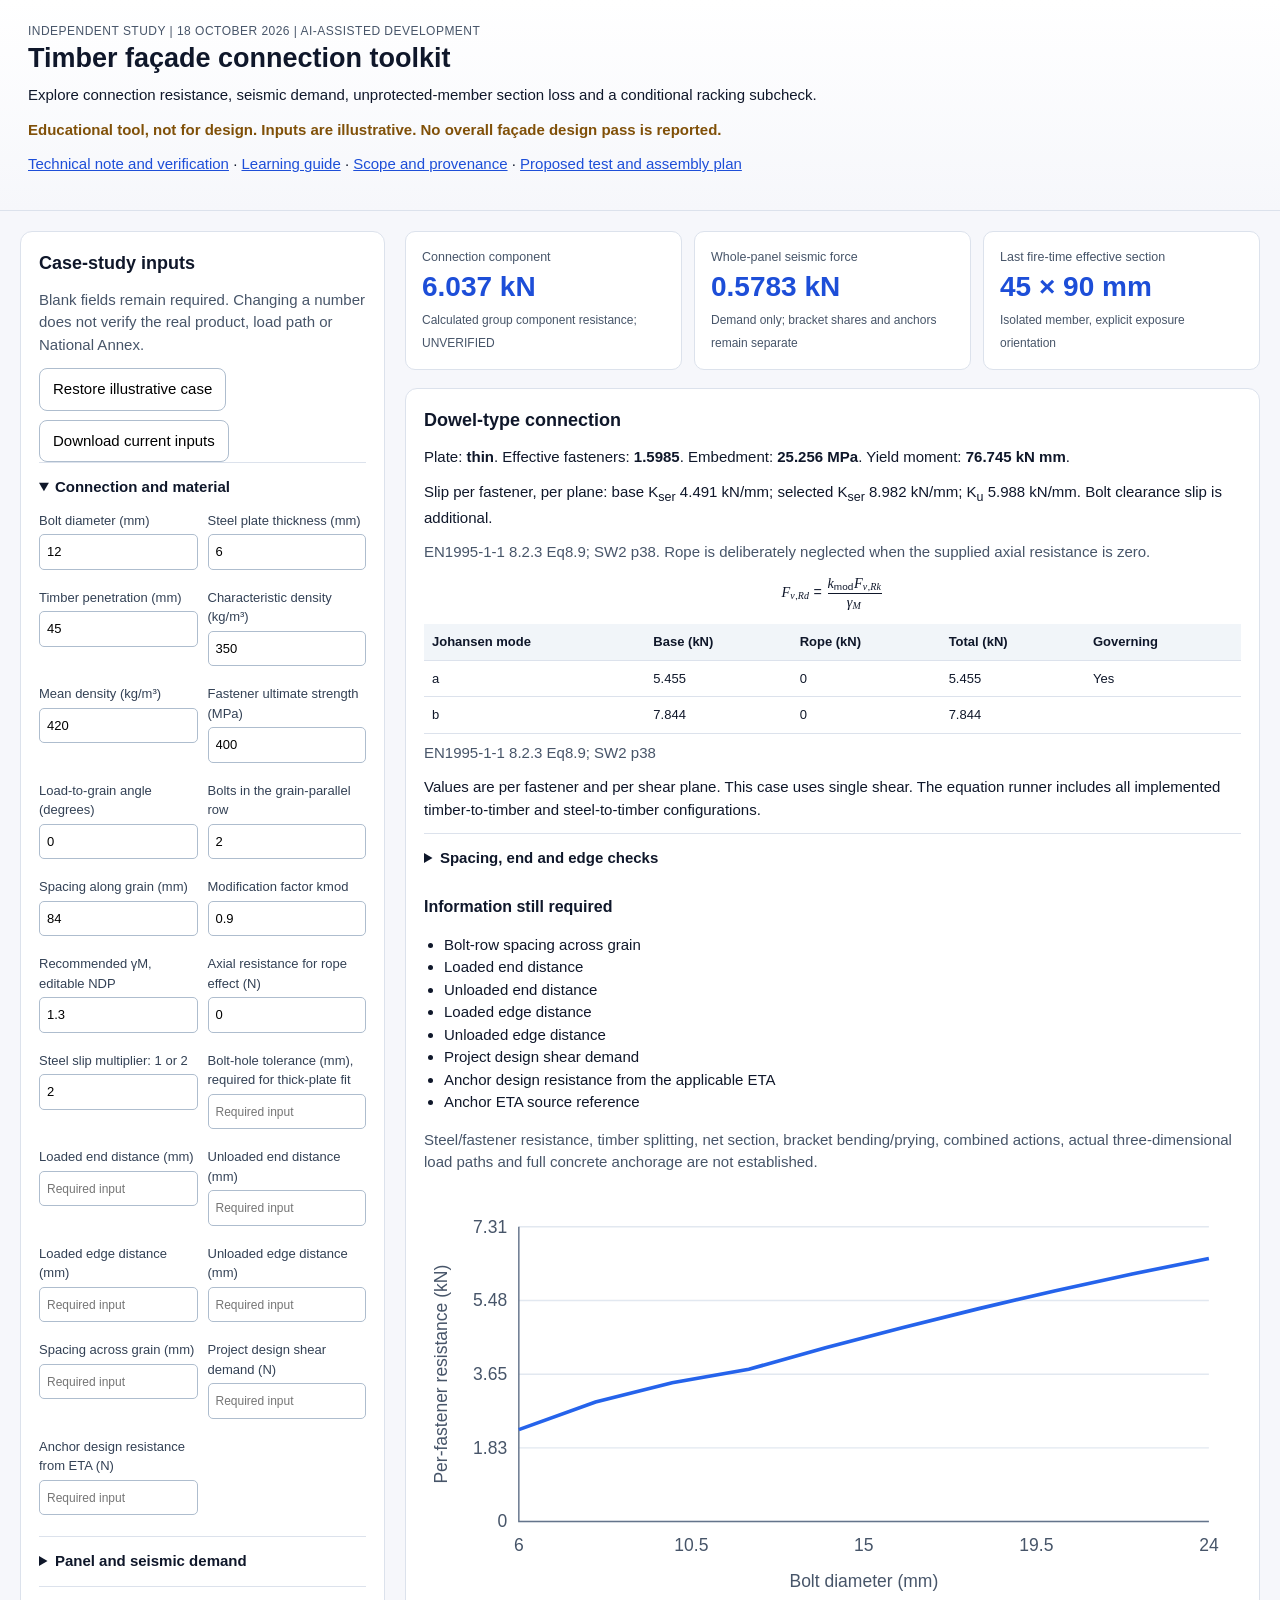
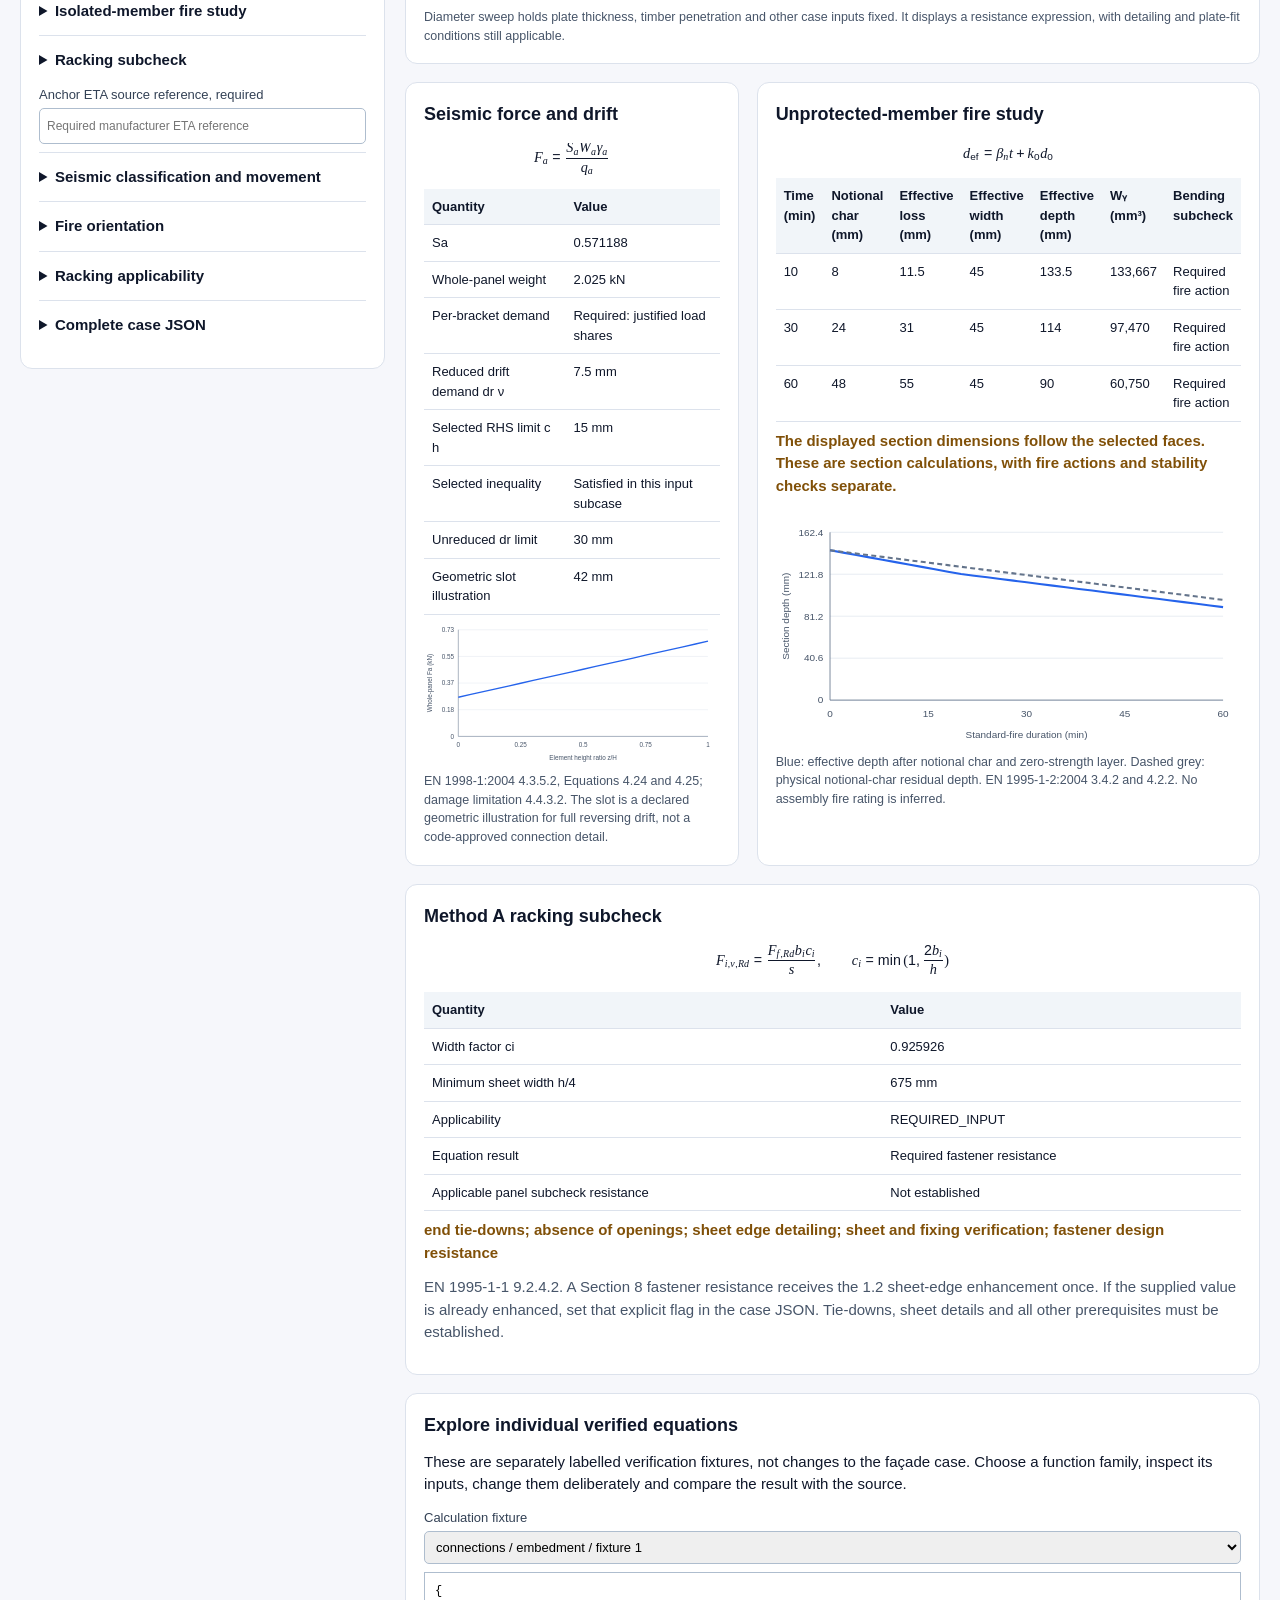
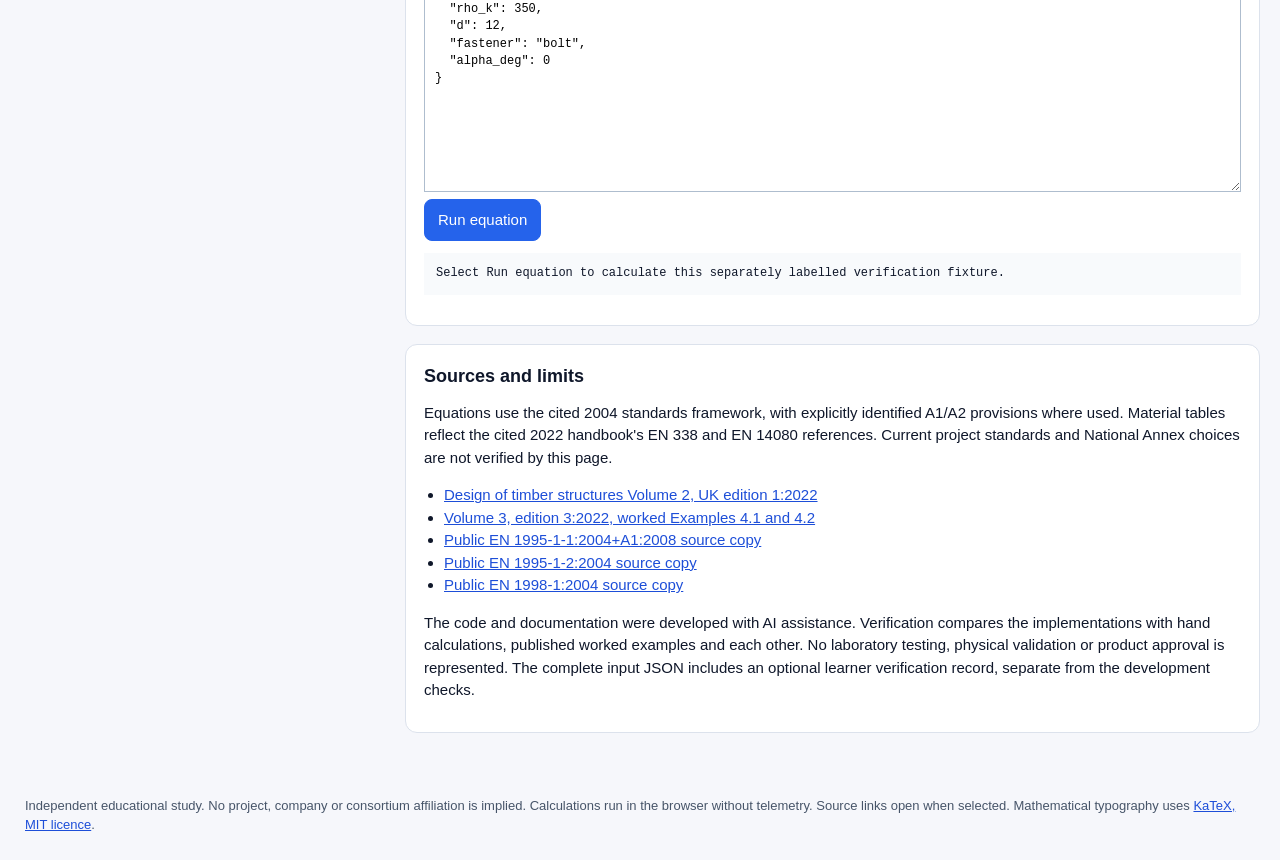
==== index.html @ ea92c533 "Publish AI-assisted educational timber facade toolkit" ====
<!doctype html><html lang="en-GB"><head><link rel="icon" href="data:,"><meta charset="utf-8"><meta name="viewport" content="width=device-width,initial-scale=1"><title>Timber façade connection toolkit</title>
<style>@font-face{font-display:block;font-family:KaTeX_AMS;font-style:normal;font-weight:400;src:url([data-uri]) format("woff2");font-family:KaTeX_Caligraphic;font-style:normal;font-weight:700;src:url([data-uri]) format("woff2");font-family:KaTeX_Caligraphic;font-style:normal;font-weight:400;src:url([data-uri]) format("woff2");font-family:KaTeX_Fraktur;font-style:normal;font-weight:700;src:url([data-uri]) format("woff2");font-family:KaTeX_Fraktur;font-style:normal;font-weight:400;src:url([data-uri]) format("woff2");font-family:KaTeX_Main;font-style:normal;font-weight:700;src:url([data-uri]) format("woff2");font-family:KaTeX_Main;font-style:italic;font-weight:700;src:url([data-uri]) format("woff2");font-family:KaTeX_Main;font-style:italic;font-weight:400;src:url([data-uri]) format("woff2");font-family:KaTeX_Main;font-style:normal;font-weight:400;src:url([data-uri]) format("woff2");font-family:KaTeX_Math;font-style:italic;font-weight:700;src:url([data-uri]) format("woff2");font-family:KaTeX_Math;font-style:italic;font-weight:400;src:url([data-uri]) format("woff2");font-family:"KaTeX_SansSerif";font-style:normal;font-weight:700;src:url([data-uri]) format("woff2");font-family:"KaTeX_SansSerif";font-style:italic;font-weight:400;src:url([data-uri]) format("woff2");font-family:"KaTeX_SansSerif";font-style:normal;font-weight:400;src:url([data-uri]) format("woff2");font-family:KaTeX_Script;font-style:normal;font-weight:400;src:url([data-uri]) format("woff2");font-family:KaTeX_Size1;font-style:normal;font-weight:400;src:url([data-uri]) format("woff2");font-family:KaTeX_Size2;font-style:normal;font-weight:400;src:url([data-uri]) format("woff2");font-family:KaTeX_Size3;font-style:normal;font-weight:400;src:url([data-uri]) format("woff2");font-family:KaTeX_Size4;font-style:normal;font-weight:400;src:url([data-uri]) format("woff2");font-family:KaTeX_Typewriter;font-style:normal;font-weight:400;src:url([data-uri]) format("woff2");line-height:1.2;position:relative;text-indent:0;text-rendering:auto}.katex *{-ms-high-contrast-adjust:none!important;border-color:currentColor}.katex .katex-version:after{content:"0.19.0"}.katex .katex-mathml{border:0;-webkit-clip-path:inset(50%);clip-path:inset(50%);height:1px;overflow:hidden;padding:0;position:absolute;width:1px}.katex .katex-html>.katex-newline{display:block}.katex .katex-base{position:relative;white-space:nowrap;width:-webkit-min-content;width:-moz-min-content;width:min-content}.katex .katex-base,.katex .katex-strut{display:inline-block}.katex .textbf{font-weight:700}.katex .textit{font-style:italic}.katex .textrm{font-family:KaTeX_Main}.katex .textsf{font-family:KaTeX_SansSerif}.katex .texttt{font-family:KaTeX_Typewriter}.katex .mathnormal{font-family:KaTeX_Math;font-style:italic}.katex .mathit{font-family:KaTeX_Main;font-style:italic}.katex .mathrm{font-style:normal}.katex .mathbf{font-family:KaTeX_Main;font-weight:700}.katex .boldsymbol{font-family:KaTeX_Math;font-style:italic;font-weight:700}.katex .amsrm,.katex .mathbb,.katex .textbb{font-family:KaTeX_AMS}.katex .mathcal{font-family:KaTeX_Caligraphic}.katex .mathfrak,.katex .textfrak{font-family:KaTeX_Fraktur}.katex .mathboldfrak,.katex .textboldfrak{font-family:KaTeX_Fraktur;font-weight:700}.katex .mathtt{font-family:KaTeX_Typewriter}.katex .mathscr,.katex .textscr{font-family:KaTeX_Script}.katex .mathsf,.katex .textsf{font-family:KaTeX_SansSerif}.katex .mathboldsf,.katex .textboldsf{font-family:KaTeX_SansSerif;font-weight:700}.katex .mathitsf,.katex .mathsfit,.katex .textitsf{font-family:KaTeX_SansSerif;font-style:italic}.katex .mainrm{font-family:KaTeX_Main;font-style:normal}.katex .vlist-t{border-collapse:collapse;display:inline-table;table-layout:fixed}.katex .vlist-r{display:table-row}.katex .vlist{display:table-cell;position:relative;vertical-align:bottom}.katex .vlist>span{display:block;height:0;position:relative}.katex .vlist>span>span{display:inline-block}.katex .vlist>span>.pstrut{overflow:hidden;width:0}.katex .vlist-t2{margin-right:-2px}.katex .vlist-s{display:table-cell;font-size:1px;min-width:2px;vertical-align:bottom;width:2px}.katex .katex-vbox{align-items:baseline;display:inline-flex;flex-direction:column}.katex .katex-thinbox{display:inline-flex;flex-direction:row;max-width:0;width:0}.katex .msupsub{text-align:left}.katex .mfrac>span>span{text-align:center}.katex .mfrac .frac-line{border-bottom-style:solid;display:inline-block;width:100%}.katex .katex-hdashline,.katex .katex-hline,.katex .katex-overline .overline-line,.katex .katex-rule,.katex .katex-underline .underline-line,.katex .mfrac .frac-line{min-height:1px}.katex .mspace{display:inline-block}.katex .katex-smash{display:inline;line-height:0}.katex .clap,.katex .llap,.katex .rlap{position:relative;width:0}.katex .clap>.katex-inner,.katex .llap>.katex-inner,.katex .rlap>.katex-inner{position:absolute}.katex .clap>.katex-fix,.katex .llap>.katex-fix,.katex .rlap>.katex-fix{display:inline-block}.katex .llap>.katex-inner{right:0}.katex .clap>.katex-inner,.katex .rlap>.katex-inner{left:0}.katex .clap>.katex-inner>span{margin-left:-50%;margin-right:50%}.katex .katex-rule{border:0 solid;display:inline-block;position:relative}.katex .katex-hline,.katex .katex-overline .overline-line,.katex .katex-underline .underline-line{border-bottom-style:solid;display:inline-block;width:100%}.katex .katex-hdashline{border-bottom-style:dashed;display:inline-block;width:100%}.katex .sqrt>.katex-root{margin-left:.2777777778em;margin-right:-.5555555556em}.katex .fontsize-ensurer.reset-size1.size1,.katex .katex-sizing.reset-size1.size1{font-size:1em}.katex .fontsize-ensurer.reset-size1.size2,.katex .katex-sizing.reset-size1.size2{font-size:1.2em}.katex .fontsize-ensurer.reset-size1.size3,.katex .katex-sizing.reset-size1.size3{font-size:1.4em}.katex .fontsize-ensurer.reset-size1.size4,.katex .katex-sizing.reset-size1.size4{font-size:1.6em}.katex .fontsize-ensurer.reset-size1.size5,.katex .katex-sizing.reset-size1.size5{font-size:1.8em}.katex .fontsize-ensurer.reset-size1.size6,.katex .katex-sizing.reset-size1.size6{font-size:2em}.katex .fontsize-ensurer.reset-size1.size7,.katex .katex-sizing.reset-size1.size7{font-size:2.4em}.katex .fontsize-ensurer.reset-size1.size8,.katex .katex-sizing.reset-size1.size8{font-size:2.88em}.katex .fontsize-ensurer.reset-size1.size9,.katex .katex-sizing.reset-size1.size9{font-size:3.456em}.katex .fontsize-ensurer.reset-size1.size10,.katex .katex-sizing.reset-size1.size10{font-size:4.148em}.katex .fontsize-ensurer.reset-size1.size11,.katex .katex-sizing.reset-size1.size11{font-size:4.976em}.katex .fontsize-ensurer.reset-size2.size1,.katex .katex-sizing.reset-size2.size1{font-size:.8333333333em}.katex .fontsize-ensurer.reset-size2.size2,.katex .katex-sizing.reset-size2.size2{font-size:1em}.katex .fontsize-ensurer.reset-size2.size3,.katex .katex-sizing.reset-size2.size3{font-size:1.1666666667em}.katex .fontsize-ensurer.reset-size2.size4,.katex .katex-sizing.reset-size2.size4{font-size:1.3333333333em}.katex .fontsize-ensurer.reset-size2.size5,.katex .katex-sizing.reset-size2.size5{font-size:1.5em}.katex .fontsize-ensurer.reset-size2.size6,.katex .katex-sizing.reset-size2.size6{font-size:1.6666666667em}.katex .fontsize-ensurer.reset-size2.size7,.katex .katex-sizing.reset-size2.size7{font-size:2em}.katex .fontsize-ensurer.reset-size2.size8,.katex .katex-sizing.reset-size2.size8{font-size:2.4em}.katex .fontsize-ensurer.reset-size2.size9,.katex .katex-sizing.reset-size2.size9{font-size:2.88em}.katex .fontsize-ensurer.reset-size2.size10,.katex .katex-sizing.reset-size2.size10{font-size:3.4566666667em}.katex .fontsize-ensurer.reset-size2.size11,.katex .katex-sizing.reset-size2.size11{font-size:4.1466666667em}.katex .fontsize-ensurer.reset-size3.size1,.katex .katex-sizing.reset-size3.size1{font-size:.7142857143em}.katex .fontsize-ensurer.reset-size3.size2,.katex .katex-sizing.reset-size3.size2{font-size:.8571428571em}.katex .fontsize-ensurer.reset-size3.size3,.katex .katex-sizing.reset-size3.size3{font-size:1em}.katex .fontsize-ensurer.reset-size3.size4,.katex .katex-sizing.reset-size3.size4{font-size:1.1428571429em}.katex .fontsize-ensurer.reset-size3.size5,.katex .katex-sizing.reset-size3.size5{font-size:1.2857142857em}.katex .fontsize-ensurer.reset-size3.size6,.katex .katex-sizing.reset-size3.size6{font-size:1.4285714286em}.katex .fontsize-ensurer.reset-size3.size7,.katex .katex-sizing.reset-size3.size7{font-size:1.7142857143em}.katex .fontsize-ensurer.reset-size3.size8,.katex .katex-sizing.reset-size3.size8{font-size:2.0571428571em}.katex .fontsize-ensurer.reset-size3.size9,.katex .katex-sizing.reset-size3.size9{font-size:2.4685714286em}.katex .fontsize-ensurer.reset-size3.size10,.katex .katex-sizing.reset-size3.size10{font-size:2.9628571429em}.katex .fontsize-ensurer.reset-size3.size11,.katex .katex-sizing.reset-size3.size11{font-size:3.5542857143em}.katex .fontsize-ensurer.reset-size4.size1,.katex .katex-sizing.reset-size4.size1{font-size:.625em}.katex .fontsize-ensurer.reset-size4.size2,.katex .katex-sizing.reset-size4.size2{font-size:.75em}.katex .fontsize-ensurer.reset-size4.size3,.katex .katex-sizing.reset-size4.size3{font-size:.875em}.katex .fontsize-ensurer.reset-size4.size4,.katex .katex-sizing.reset-size4.size4{font-size:1em}.katex .fontsize-ensurer.reset-size4.size5,.katex .katex-sizing.reset-size4.size5{font-size:1.125em}.katex .fontsize-ensurer.reset-size4.size6,.katex .katex-sizing.reset-size4.size6{font-size:1.25em}.katex .fontsize-ensurer.reset-size4.size7,.katex .katex-sizing.reset-size4.size7{font-size:1.5em}.katex .fontsize-ensurer.reset-size4.size8,.katex .katex-sizing.reset-size4.size8{font-size:1.8em}.katex .fontsize-ensurer.reset-size4.size9,.katex .katex-sizing.reset-size4.size9{font-size:2.16em}.katex .fontsize-ensurer.reset-size4.size10,.katex .katex-sizing.reset-size4.size10{font-size:2.5925em}.katex .fontsize-ensurer.reset-size4.size11,.katex .katex-sizing.reset-size4.size11{font-size:3.11em}.katex .fontsize-ensurer.reset-size5.size1,.katex .katex-sizing.reset-size5.size1{font-size:.5555555556em}.katex .fontsize-ensurer.reset-size5.size2,.katex .katex-sizing.reset-size5.size2{font-size:.6666666667em}.katex .fontsize-ensurer.reset-size5.size3,.katex .katex-sizing.reset-size5.size3{font-size:.7777777778em}.katex .fontsize-ensurer.reset-size5.size4,.katex .katex-sizing.reset-size5.size4{font-size:.8888888889em}.katex .fontsize-ensurer.reset-size5.size5,.katex .katex-sizing.reset-size5.size5{font-size:1em}.katex .fontsize-ensurer.reset-size5.size6,.katex .katex-sizing.reset-size5.size6{font-size:1.1111111111em}.katex .fontsize-ensurer.reset-size5.size7,.katex .katex-sizing.reset-size5.size7{font-size:1.3333333333em}.katex .fontsize-ensurer.reset-size5.size8,.katex .katex-sizing.reset-size5.size8{font-size:1.6em}.katex .fontsize-ensurer.reset-size5.size9,.katex .katex-sizing.reset-size5.size9{font-size:1.92em}.katex .fontsize-ensurer.reset-size5.size10,.katex .katex-sizing.reset-size5.size10{font-size:2.3044444444em}.katex .fontsize-ensurer.reset-size5.size11,.katex .katex-sizing.reset-size5.size11{font-size:2.7644444444em}.katex .fontsize-ensurer.reset-size6.size1,.katex .katex-sizing.reset-size6.size1{font-size:.5em}.katex .fontsize-ensurer.reset-size6.size2,.katex .katex-sizing.reset-size6.size2{font-size:.6em}.katex .fontsize-ensurer.reset-size6.size3,.katex .katex-sizing.reset-size6.size3{font-size:.7em}.katex .fontsize-ensurer.reset-size6.size4,.katex .katex-sizing.reset-size6.size4{font-size:.8em}.katex .fontsize-ensurer.reset-size6.size5,.katex .katex-sizing.reset-size6.size5{font-size:.9em}.katex .fontsize-ensurer.reset-size6.size6,.katex .katex-sizing.reset-size6.size6{font-size:1em}.katex .fontsize-ensurer.reset-size6.size7,.katex .katex-sizing.reset-size6.size7{font-size:1.2em}.katex .fontsize-ensurer.reset-size6.size8,.katex .katex-sizing.reset-size6.size8{font-size:1.44em}.katex .fontsize-ensurer.reset-size6.size9,.katex .katex-sizing.reset-size6.size9{font-size:1.728em}.katex .fontsize-ensurer.reset-size6.size10,.katex .katex-sizing.reset-size6.size10{font-size:2.074em}.katex .fontsize-ensurer.reset-size6.size11,.katex .katex-sizing.reset-size6.size11{font-size:2.488em}.katex .fontsize-ensurer.reset-size7.size1,.katex .katex-sizing.reset-size7.size1{font-size:.4166666667em}.katex .fontsize-ensurer.reset-size7.size2,.katex .katex-sizing.reset-size7.size2{font-size:.5em}.katex .fontsize-ensurer.reset-size7.size3,.katex .katex-sizing.reset-size7.size3{font-size:.5833333333em}.katex .fontsize-ensurer.reset-size7.size4,.katex .katex-sizing.reset-size7.size4{font-size:.6666666667em}.katex .fontsize-ensurer.reset-size7.size5,.katex .katex-sizing.reset-size7.size5{font-size:.75em}.katex .fontsize-ensurer.reset-size7.size6,.katex .katex-sizing.reset-size7.size6{font-size:.8333333333em}.katex .fontsize-ensurer.reset-size7.size7,.katex .katex-sizing.reset-size7.size7{font-size:1em}.katex .fontsize-ensurer.reset-size7.size8,.katex .katex-sizing.reset-size7.size8{font-size:1.2em}.katex .fontsize-ensurer.reset-size7.size9,.katex .katex-sizing.reset-size7.size9{font-size:1.44em}.katex .fontsize-ensurer.reset-size7.size10,.katex .katex-sizing.reset-size7.size10{font-size:1.7283333333em}.katex .fontsize-ensurer.reset-size7.size11,.katex .katex-sizing.reset-size7.size11{font-size:2.0733333333em}.katex .fontsize-ensurer.reset-size8.size1,.katex .katex-sizing.reset-size8.size1{font-size:.3472222222em}.katex .fontsize-ensurer.reset-size8.size2,.katex .katex-sizing.reset-size8.size2{font-size:.4166666667em}.katex .fontsize-ensurer.reset-size8.size3,.katex .katex-sizing.reset-size8.size3{font-size:.4861111111em}.katex .fontsize-ensurer.reset-size8.size4,.katex .katex-sizing.reset-size8.size4{font-size:.5555555556em}.katex .fontsize-ensurer.reset-size8.size5,.katex .katex-sizing.reset-size8.size5{font-size:.625em}.katex .fontsize-ensurer.reset-size8.size6,.katex .katex-sizing.reset-size8.size6{font-size:.6944444444em}.katex .fontsize-ensurer.reset-size8.size7,.katex .katex-sizing.reset-size8.size7{font-size:.8333333333em}.katex .fontsize-ensurer.reset-size8.size8,.katex .katex-sizing.reset-size8.size8{font-size:1em}.katex .fontsize-ensurer.reset-size8.size9,.katex .katex-sizing.reset-size8.size9{font-size:1.2em}.katex .fontsize-ensurer.reset-size8.size10,.katex .katex-sizing.reset-size8.size10{font-size:1.4402777778em}.katex .fontsize-ensurer.reset-size8.size11,.katex .katex-sizing.reset-size8.size11{font-size:1.7277777778em}.katex .fontsize-ensurer.reset-size9.size1,.katex .katex-sizing.reset-size9.size1{font-size:.2893518519em}.katex .fontsize-ensurer.reset-size9.size2,.katex .katex-sizing.reset-size9.size2{font-size:.3472222222em}.katex .fontsize-ensurer.reset-size9.size3,.katex .katex-sizing.reset-size9.size3{font-size:.4050925926em}.katex .fontsize-ensurer.reset-size9.size4,.katex .katex-sizing.reset-size9.size4{font-size:.462962963em}.katex .fontsize-ensurer.reset-size9.size5,.katex .katex-sizing.reset-size9.size5{font-size:.5208333333em}.katex .fontsize-ensurer.reset-size9.size6,.katex .katex-sizing.reset-size9.size6{font-size:.5787037037em}.katex .fontsize-ensurer.reset-size9.size7,.katex .katex-sizing.reset-size9.size7{font-size:.6944444444em}.katex .fontsize-ensurer.reset-size9.size8,.katex .katex-sizing.reset-size9.size8{font-size:.8333333333em}.katex .fontsize-ensurer.reset-size9.size9,.katex .katex-sizing.reset-size9.size9{font-size:1em}.katex .fontsize-ensurer.reset-size9.size10,.katex .katex-sizing.reset-size9.size10{font-size:1.2002314815em}.katex .fontsize-ensurer.reset-size9.size11,.katex .katex-sizing.reset-size9.size11{font-size:1.4398148148em}.katex .fontsize-ensurer.reset-size10.size1,.katex .katex-sizing.reset-size10.size1{font-size:.2410800386em}.katex .fontsize-ensurer.reset-size10.size2,.katex .katex-sizing.reset-size10.size2{font-size:.2892960463em}.katex .fontsize-ensurer.reset-size10.size3,.katex .katex-sizing.reset-size10.size3{font-size:.337512054em}.katex .fontsize-ensurer.reset-size10.size4,.katex .katex-sizing.reset-size10.size4{font-size:.3857280617em}.katex .fontsize-ensurer.reset-size10.size5,.katex .katex-sizing.reset-size10.size5{font-size:.4339440694em}.katex .fontsize-ensurer.reset-size10.size6,.katex .katex-sizing.reset-size10.size6{font-size:.4821600771em}.katex .fontsize-ensurer.reset-size10.size7,.katex .katex-sizing.reset-size10.size7{font-size:.5785920926em}.katex .fontsize-ensurer.reset-size10.size8,.katex .katex-sizing.reset-size10.size8{font-size:.6943105111em}.katex .fontsize-ensurer.reset-size10.size9,.katex .katex-sizing.reset-size10.size9{font-size:.8331726133em}.katex .fontsize-ensurer.reset-size10.size10,.katex .katex-sizing.reset-size10.size10{font-size:1em}.katex .fontsize-ensurer.reset-size10.size11,.katex .katex-sizing.reset-size10.size11{font-size:1.1996142719em}.katex .fontsize-ensurer.reset-size11.size1,.katex .katex-sizing.reset-size11.size1{font-size:.2009646302em}.katex .fontsize-ensurer.reset-size11.size2,.katex .katex-sizing.reset-size11.size2{font-size:.2411575563em}.katex .fontsize-ensurer.reset-size11.size3,.katex .katex-sizing.reset-size11.size3{font-size:.2813504823em}.katex .fontsize-ensurer.reset-size11.size4,.katex .katex-sizing.reset-size11.size4{font-size:.3215434084em}.katex .fontsize-ensurer.reset-size11.size5,.katex .katex-sizing.reset-size11.size5{font-size:.3617363344em}.katex .fontsize-ensurer.reset-size11.size6,.katex .katex-sizing.reset-size11.size6{font-size:.4019292605em}.katex .fontsize-ensurer.reset-size11.size7,.katex .katex-sizing.reset-size11.size7{font-size:.4823151125em}.katex .fontsize-ensurer.reset-size11.size8,.katex .katex-sizing.reset-size11.size8{font-size:.578778135em}.katex .fontsize-ensurer.reset-size11.size9,.katex .katex-sizing.reset-size11.size9{font-size:.6945337621em}.katex .fontsize-ensurer.reset-size11.size10,.katex .katex-sizing.reset-size11.size10{font-size:.8336012862em}.katex .fontsize-ensurer.reset-size11.size11,.katex .katex-sizing.reset-size11.size11{font-size:1em}.katex .delimsizing.size1{font-family:KaTeX_Size1}.katex .delimsizing.size2{font-family:KaTeX_Size2}.katex .delimsizing.size3{font-family:KaTeX_Size3}.katex .delimsizing.size4{font-family:KaTeX_Size4}.katex .delimsizing.mult .delim-size1>span{font-family:KaTeX_Size1}.katex .delimsizing.mult .delim-size4>span{font-family:KaTeX_Size4}.katex .nulldelimiter{display:inline-block;width:.12em}.katex .delimcenter,.katex .op-symbol{position:relative}.katex .op-symbol.small-op{font-family:KaTeX_Size1}.katex .op-symbol.large-op{font-family:KaTeX_Size2}.katex .katex-accent>.vlist-t,.katex .op-limits>.vlist-t{text-align:center}.katex .katex-accent .accent-body{position:relative}.katex .katex-accent .accent-body:not(.accent-full){width:0}.katex .katex-overlay{display:block}.katex .mtable .vertical-separator{display:inline-block;min-width:1px}.katex .mtable .arraycolsep{display:inline-block}.katex .mtable .col-align-c>.vlist-t{text-align:center}.katex .mtable .col-align-l>.vlist-t{text-align:left}.katex .mtable .col-align-r>.vlist-t{text-align:right}.katex .svg-align{text-align:left}.katex svg{fill:currentColor;stroke:currentColor;display:block;height:inherit;position:absolute;width:100%}.katex svg path{stroke:none}.katex svg{fill-rule:nonzero;fill-opacity:1;stroke-width:1;stroke-linecap:butt;stroke-linejoin:miter;stroke-miterlimit:4;stroke-dasharray:none;stroke-dashoffset:0;stroke-opacity:1}.katex img{border-style:none;max-height:none;max-width:none;min-height:0;min-width:0}.katex .katex-stretchy{display:block;overflow:hidden;position:relative;width:100%}.katex .katex-stretchy:after,.katex .katex-stretchy:before{content:""}.katex .hide-tail{overflow:hidden;position:relative;width:100%}.katex .halfarrow-left{left:0;overflow:hidden;position:absolute;width:50.2%}.katex .halfarrow-right{overflow:hidden;position:absolute;right:0;width:50.2%}.katex .brace-left{left:0;overflow:hidden;position:absolute;width:25.1%}.katex .brace-center{left:25%;overflow:hidden;position:absolute;width:50%}.katex .brace-right{overflow:hidden;position:absolute;right:0;width:25.1%}.katex .x-arrow-pad{padding:0 .5em}.katex .cd-arrow-pad{padding:0 .55556em 0 .27778em}.katex .mover,.katex .munder,.katex .x-arrow{text-align:center}.katex .boxpad{padding:0 .3em}.katex .fbox,.katex .fcolorbox{border:.04em solid;box-sizing:border-box}.katex .cancel-pad{padding:0 .2em}.katex .cancel-lap{margin-left:-.2em;margin-right:-.2em}.katex .katex-sout{border-bottom-style:solid;border-bottom-width:.08em}.katex .angl{border-right:.049em solid;border-top:.049em solid;box-sizing:border-box;margin-right:.03889em}.katex .anglpad{padding:0 .03889em}.katex .reflectbox{display:inline-block;transform:scaleX(-1)}.katex .eqn-num:before{content:"(" counter(katexEqnNo) ")";counter-increment:katexEqnNo}.katex .mml-eqn-num:before{content:"(" counter(mmlEqnNo) ")";counter-increment:mmlEqnNo}.katex .mtr-glue{width:50%}.katex .cd-vert-arrow{display:inline-block;position:relative}.katex .cd-label-left{display:inline-block;position:absolute;right:calc(50% + .3em);text-align:left}.katex .cd-label-right{display:inline-block;left:calc(50% + .3em);position:absolute;text-align:right}.katex-display{display:block;margin:1em 0;text-align:center}.katex-display>.katex{display:block;text-align:center;white-space:nowrap}.katex-display>.katex>.katex-html{display:block;position:relative}.katex-display>.katex>.katex-html>.katex-tag{position:absolute;right:0}.katex-display.leqno>.katex>.katex-html>.katex-tag{left:0;right:auto}.katex-display.fleqn>.katex{padding-left:2em;text-align:left}body{counter-reset:katexEqnNo mmlEqnNo}

:root{--bg:#f6f7fb;--ink:#0f172a;--muted:#475569;--accent:#2563eb;--line:#dce2ec}*{box-sizing:border-box}[hidden]{display:none!important}body{margin:0;background:var(--bg);color:var(--ink);font:15px/1.5 Arial,sans-serif}header{padding:22px 28px;background:linear-gradient(180deg,#fff,#f6f7fb);border-bottom:1px solid var(--line)}h1{font-size:27px;line-height:1.15;margin:3px 0 10px}h2{font-size:18px;margin:0 0 12px}h3{font-size:16px;margin:12px 0}p{margin:8px 0 12px}a{color:#1d4ed8}button,input,select,textarea{font:inherit}button{padding:9px 13px;border:1px solid #aebdce;border-radius:8px;background:white;cursor:pointer}button.primary{background:var(--accent);color:white;border-color:var(--accent)}button:focus-visible,input:focus-visible,select:focus-visible,textarea:focus-visible,summary:focus-visible,a:focus-visible{outline:3px solid #2563eb;outline-offset:3px}main{display:grid;grid-template-columns:365px minmax(0,1fr);gap:20px;max-width:1500px;padding:20px;margin:auto}aside,.card{background:white;border:1px solid var(--line);border-radius:12px;padding:18px}aside{align-self:start}.card{margin-bottom:18px}.muted,small{color:var(--muted)}small{display:block}.notice{color:#805008;font-weight:bold}.actions{display:flex;gap:9px;flex-wrap:wrap;margin-top:12px}.fields{display:grid;grid-template-columns:1fr 1fr;gap:10px;padding-top:12px}label{font-size:13px;display:block;color:#334155}input,select{width:100%;border:1px solid #aebdce;border-radius:5px;padding:7px;margin:4px 0 8px}input::placeholder{font-size:12px}details{border-top:1px solid var(--line);padding:13px 0}summary{cursor:pointer;font-weight:bold;font-size:15px}.metrics{display:grid;grid-template-columns:repeat(3,1fr);gap:12px;margin-bottom:18px}.metric{background:white;border:1px solid var(--line);border-radius:10px;padding:16px}.metric strong{font-size:28px;color:#1d4ed8;display:block}.metric span{font-size:12px;color:#475569}.two{display:grid;grid-template-columns:1fr 1fr;gap:18px}.scroll{overflow:auto}table{border-collapse:collapse;width:100%;font-size:13px}th,td{text-align:left;padding:8px;border-bottom:1px solid var(--line);vertical-align:top}th{background:#f1f5f9}svg{width:100%;height:auto}svg text{font:12px Arial,sans-serif;fill:#475569}textarea{width:100%;min-height:220px;font:12px/1.45 Consolas,monospace;resize:vertical;border:1px solid #aebdce;padding:10px}pre{white-space:pre-wrap;overflow-wrap:anywhere;font:12px/1.45 Consolas,monospace;background:#f8fafc;padding:12px;max-height:450px;overflow:auto}.error{padding:20px;color:#991b1b;background:#fff1f2;border:1px solid #fecdd3;border-radius:10px}footer{padding:25px;max-width:1400px;margin:auto;color:#475569;font-size:13px}.katex-display{overflow:auto;font-size:.95em}.tag{font-size:12px;color:#475569;letter-spacing:.04em;text-transform:uppercase}ul{padding-left:20px}@media(max-width:1050px){main{grid-template-columns:1fr}aside .fields{grid-template-columns:repeat(3,1fr)}}@media(max-width:680px){header{padding:18px}main{padding:12px}.two,.metrics{grid-template-columns:1fr}.fields,aside .fields{grid-template-columns:1fr 1fr}h1{font-size:23px}}@media print{aside,.actions,#equation-runner{display:none}main{display:block}.card{break-inside:avoid}body{background:white}}</style></head>
<body><style>main>*{min-width:0}.fields>*{min-width:0}input,select,textarea,button{max-width:100%}@media(max-width:1050px){main{grid-template-columns:minmax(0,1fr)}aside .fields{grid-template-columns:repeat(3,minmax(0,1fr))}}@media(max-width:680px){.fields,aside .fields{grid-template-columns:minmax(0,1fr)}.two,.metrics{grid-template-columns:minmax(0,1fr)}header,.card,aside,footer{overflow-wrap:anywhere}.metric strong{font-size:25px}}</style><header><div class="tag">Independent study | 18 October 2026 | AI-assisted development</div><h1>Timber façade connection toolkit</h1><p>Explore connection resistance, seismic demand, unprotected-member section loss and a conditional racking subcheck.</p><p class="notice">Educational tool, not for design. Inputs are illustrative. No overall façade design pass is reported.</p><p><a href="20261018_v3_TechnicalNote.html">Technical note and verification</a> · <a href="20261018_v3_LearningGuide.md">Learning guide</a> · <a href="README.md">Scope and provenance</a> · <a href="20261018_v3_TestAndAssemblyPlan.html">Proposed test and assembly plan</a></p></header>
<main><aside><h2>Case-study inputs</h2><p class="muted">Blank fields remain required. Changing a number does not verify the real product, load path or National Annex.</p><div class="actions"><button id="reset">Restore illustrative case</button><button id="download">Download current inputs</button></div><div id="fields"></div><label>Anchor ETA source reference, required<input id="eta-reference" placeholder="Required manufacturer ETA reference"></label>
<details><summary>Seismic classification and movement</summary><label>Damage-limitation classification<select id="category"><option value="brittle">Brittle attached element</option><option value="ductile">Ductile element</option><option value="non_interfering">Fixed so as not to interfere</option></select></label><label>Justified bracket load shares, comma-separated<input id="shares" placeholder="Required; shares must sum to 1"></label><p class="muted">Shares must follow a justified load-path model. A sliding bracket alone does not establish the non-interfering classification.</p></details>
<details><summary>Fire orientation</summary><label>Explicit exposed face<select id="face"><option value="depth_front">One face reducing the section depth</option><option value="width_left">One face reducing the section width</option><option value="width_left,width_right,depth_front">Three faces</option></select></label><p class="muted">The isolated-member study does not assess the insulated assembly or protected members.</p></details>
<details><summary>Racking applicability</summary><label>End tie-downs<select id="rack-tied_down"><option value="unknown">Unverified</option><option value="true">Confirmed for this subcheck</option><option value="false">Not satisfied</option></select></label><label>No openings in the assessed panel<select id="rack-no_openings"><option value="unknown">Unverified</option><option value="true">Confirmed for this subcheck</option><option value="false">Not satisfied</option></select></label><label>Constant perimeter spacing<select id="rack-regular_spacing"><option value="unknown">Unverified</option><option value="true">Confirmed for this subcheck</option><option value="false">Not satisfied</option></select></label><label>Sheet edge detailing<select id="rack-sheet_edge_sufficient"><option value="unknown">Unverified</option><option value="true">Confirmed for this subcheck</option><option value="false">Not satisfied</option></select></label><label>Fastener and sheet fixing checks<select id="rack-sheet_fixings_verified"><option value="unknown">Unverified</option><option value="true">Confirmed for this subcheck</option><option value="false">Not satisfied</option></select></label><p class="muted">Confirm only documented conditions. Remaining whole-wall checks are outside this subcheck.</p></details>
<details><summary>Complete case JSON</summary><p class="muted">All case values and assumptions are in one editable record. In-page changes remain local until downloaded.</p><textarea id="json" aria-label="Complete case-study JSON" spellcheck="false"></textarea><button id="apply-json">Apply JSON locally</button></details></aside>
<section aria-label="Calculation results"><div id="error" class="error" role="alert" hidden></div><div id="results">
<div class="metrics"><div class="metric"><small>Connection component</small><strong id="connection-metric"></strong><span id="connection-caption"></span></div><div class="metric"><small>Whole-panel seismic force</small><strong id="seismic-metric"></strong><span>Demand only; bracket shares and anchors remain separate</span></div><div class="metric"><small>Last fire-time effective section</small><strong id="fire-metric"></strong><span>Isolated member, explicit exposure orientation</span></div></div>
<section class="card"><h2>Dowel-type connection</h2><div id="connection-notes"></div><div id="modes"></div><p id="source-clause" class="muted"></p><p>Values are per fastener and per shear plane. This case uses single shear. The equation runner includes all implemented timber-to-timber and steel-to-timber configurations.</p><details><summary>Spacing, end and edge checks</summary><div id="spacings"></div></details><h3>Information still required</h3><ul id="required"></ul><p class="muted">Steel/fastener resistance, timber splitting, net section, bracket bending/prying, combined actions, actual three-dimensional load paths and full concrete anchorage are not established.</p><div id="boltplot"></div><small>Diameter sweep holds plate thickness, timber penetration and other case inputs fixed. It displays a resistance expression, with detailing and plate-fit conditions still applicable.</small></section>
<div class="two"><section class="card"><h2>Seismic force and drift</h2><div data-tex="F_a=\frac{S_a W_a\gamma_a}{q_a}"></div><div id="seismic-output"></div><div id="seismicplot"></div><small>EN 1998-1:2004 4.3.5.2, Equations 4.24 and 4.25; damage limitation 4.4.3.2. The slot is a declared geometric illustration for full reversing drift, not a code-approved connection detail.</small></section>
<section class="card"><h2>Unprotected-member fire study</h2><div data-tex="d_{\mathrm{ef}}=\beta_n t+k_0 d_0"></div><div id="fire-output"></div><p id="fire-status" class="notice"></p><div id="fireplot"></div><small>Blue: effective depth after notional char and zero-strength layer. Dashed grey: physical notional-char residual depth. EN 1995-1-2:2004 3.4.2 and 4.2.2. No assembly fire rating is inferred.</small></section></div>
<section class="card"><h2>Method A racking subcheck</h2><div data-tex="F_{i,v,Rd}=\frac{F_{f,Rd}b_i c_i}{s},\qquad c_i=\min\left(1,\frac{2b_i}{h}\right)"></div><div id="racking-output"></div><p id="rack-required" class="notice"></p><p class="muted">EN 1995-1-1 9.2.4.2. A Section 8 fastener resistance receives the 1.2 sheet-edge enhancement once. If the supplied value is already enhanced, set that explicit flag in the case JSON. Tie-downs, sheet details and all other prerequisites must be established.</p></section>
</div><section class="card" id="equation-runner"><h2>Explore individual verified equations</h2><p>These are separately labelled verification fixtures, not changes to the façade case. Choose a function family, inspect its inputs, change them deliberately and compare the result with the source.</p><label>Calculation fixture<select id="fixture"></select></label><textarea id="fixture-inputs" aria-label="Equation fixture inputs" spellcheck="false"></textarea><button id="run-fixture" class="primary">Run equation</button><pre id="fixture-output" aria-live="polite"></pre></section>
<section class="card"><h2>Sources and limits</h2><p>Equations use the cited 2004 standards framework, with explicitly identified A1/A2 provisions where used. Material tables reflect the cited 2022 handbook's EN 338 and EN 14080 references. Current project standards and National Annex choices are not verified by this page.</p><ul><li><a href="https://www.universityofgalway.ie/media/timberengineeringresearchgroup/Design-of-timber-structures_Volume2_Rules-and-formulas-according-to-Eurocode-5.pdf">Design of timber structures Volume 2, UK edition 1:2022</a></li><li><a href="https://www.svenskttra.se/siteassets/5-publikationer/pdfer/sw-design-of-timber-structures-vol3-2022.pdf">Volume 3, edition 3:2022, worked Examples 4.1 and 4.2</a></li><li><a href="https://www.phd.eng.br/wp-content/uploads/2015/12/en.1995.1.1.2004.pdf">Public EN 1995-1-1:2004+A1:2008 source copy</a></li><li><a href="https://www.phd.eng.br/wp-content/uploads/2015/12/en.1995.1.2.2004.pdf">Public EN 1995-1-2:2004 source copy</a></li><li><a href="https://www.phd.eng.br/wp-content/uploads/2015/02/en.1998.1.2004.pdf">Public EN 1998-1:2004 source copy</a></li></ul><p>The code and documentation were developed with AI assistance. Verification compares the implementations with hand calculations, published worked examples and each other. No laboratory testing, physical validation or product approval is represented. The complete input JSON includes an optional learner verification record, separate from the development checks.</p></section></section></main>
<footer>Independent educational study. No project, company or consortium affiliation is implied. Calculations run in the browser without telemetry. Source links open when selected. Mathematical typography uses <a href="web/20261018_v1_KaTeX_LICENSE.txt">KaTeX, MIT licence</a>.</footer>
<script id="case-data" type="application/json">{
  "schema_version": 2,
  "study": "Timber façade connection toolkit independent study",
  "status": "ILLUSTRATIVE EDUCATIONAL INPUTS, NOT FOR DESIGN",
  "prepared_with_ai_assistance": true,
  "panel": {
    "height_mm": 2700.0,
    "width_mm": 1250.0,
    "stud_width_mm": 45.0,
    "stud_depth_mm": 145.0,
    "stud_centres_mm": 625.0,
    "material": "C24",
    "sheathing": "OSB/3",
    "sheathing_thickness_mm": 15.0,
    "nail_type": "round",
    "nail_diameter_mm": 2.8,
    "nail_edge_spacing_mm": 150.0,
    "self_weight_kN_m2": 0.6,
    "characteristic_wind_kN_m2": 1.0,
    "actions_status": "ASSUMED characteristic actions. No design combination or load factor inferred.",
    "insulation_structural_contribution": false
  },
  "connection": {
    "fastener_type": "bolt",
    "diameter_mm": 12.0,
    "steel_plate_thickness_mm": 6.0,
    "timber_thickness_mm": 45.0,
    "rho_k_kg_m3": 350.0,
    "rho_mean_kg_m3": 420.0,
    "fu_MPa": 400.0,
    "load_angle_deg": 0.0,
    "number_in_row": 2,
    "spacing_parallel_mm": 84.0,
    "kmod": 0.9,
    "gamma_M": 1.3,
    "steel_slip_factor": 2.0,
    "Fax_Rk_N": 0.0,
    "spacing_perpendicular_mm": null,
    "loaded_end_mm": null,
    "unloaded_end_mm": null,
    "loaded_edge_mm": null,
    "unloaded_edge_mm": null,
    "design_shear_demand_N": null,
    "anchor_design_capacity_N": null,
    "anchor_ETA_reference": null,
    "assumptions": [
      "Illustrative bolt penetration equals the 45 mm rail thickness; actual detail required.",
      "One row of two bolts parallel to grain at 7d is an ASSUMED layout, not a fabrication drawing.",
      "Force parallel to grain is an ASSUMED scalar lateral-fastener subcase. Actual three-dimensional bracket load path is UNVERIFIED.",
      "Grade 4.6 ultimate strength is the explicit illustrative 400 MPa input supplied in the brief; product documentation remains required.",
      "Rope contribution is deliberately neglected. Zero supplied axial resistance does not prove the product has zero axial capacity.",
      "Service class 2 and short-term load duration are ASSUMED to illustrate kmod 0.9.",
      "gamma_M 1.3 is a recommended connection value, not a verified current UK National Annex selection.",
      "The optional steel-to-timber slip multiplier 2.0 is exposed, not automatically justified for an actual detail."
    ]
  },
  "seismic": {
    "alpha": 0.2,
    "soil_factor": 1.15,
    "building_height_m": 15.0,
    "element_height_m": 12.0,
    "fundamental_period_s": 0.5,
    "element_period_s": 0.05,
    "gamma_a": 1.0,
    "q_a": 2.0,
    "importance_class": "II",
    "nu": 0.5,
    "storey_height_mm": 3000.0,
    "design_interstorey_drift_mm": 15.0,
    "element_category": "brittle",
    "bracket_load_shares": null,
    "slot_bolt_diameter_mm": 12.0,
    "slot_installation_allowance_mm": 0.0,
    "slot_centred": true,
    "slot_movement_factor": 1.0,
    "status": "ILLUSTRATIVE. qa is an explicit input subject to the Table 4.4 category and detail conditions. nu is a recommended NDP exposed as input.",
    "slot_assumption": "Relative sliding demand is taken as the full assumed design interstorey drift, in both directions from a centred position. Slot length is shank diameter plus twice travel plus the explicit total installation allowance. This geometric illustration does not check bearing, bolt clearance, end distances or resistance."
  },
  "fire": {
    "width_mm": 45.0,
    "depth_mm": 145.0,
    "exposed_faces": [
      "depth_front"
    ],
    "times_min": [
      10.0,
      30.0,
      60.0
    ],
    "beta_0_mm_min": 0.65,
    "beta_n_mm_min": 0.8,
    "d0_mm": 7.0,
    "kmod_fi": 1.0,
    "gamma_M_fi": 1.0,
    "kfi": 1.25,
    "fm_k_MPa": 24.0,
    "design_bending_moment_Nmm": null,
    "design_axial_compression_N": null,
    "scope": "Isolated unprotected solid-softwood stud under standard-fire idealisation. One face reduces the 145 mm depth. The insulated façade assembly and protected members are outside scope. No fire-resistance time rating or assembly classification is inferred."
  },
  "racking": {
    "fastener_design_resistance_N": null,
    "sheet_width_mm": 1250.0,
    "wall_height_mm": 2700.0,
    "perimeter_spacing_mm": 150.0,
    "tied_down": null,
    "no_openings": null,
    "regular_spacing": true,
    "sheet_edge_sufficient": null,
    "sheet_fixings_verified": null,
    "scope": "Only a simplified Method A panel subcheck. Actual nail/OSB resistance, edge detailing, anchorage and complete applicability must be established. It does not assess out-of-plane wind resistance or the whole façade.",
    "fastener_capacity_already_edge_enhanced": false,
    "edge_capacity_factor": 1.2
  },
  "required_before_design_claim": [
    "Actual timber, board, fastener and bracket product documentation",
    "Bracket geometry, bolt direction and verified load paths, including out-of-plane wind and gravity",
    "All spacing, end and edge dimensions",
    "Applicable action combinations and design shear demand",
    "Manufacturer ETA and design capacity for anchors in the actual existing concrete",
    "Explicit bracket load shares for per-bracket seismic demand",
    "Racking fastener resistance, panel geometry, tie-down and fixing applicability",
    "Design fire actions and the actual fire-exposure/assembly assessment",
    "Applicable standards edition and National Annex selections"
  ],
  "learner_verification_records": []
}
</script><script id="fixture-data" type="application/json">[
  {
    "module": "connections",
    "operation": "embedment",
    "inputs": {
      "rho_k": 350,
      "d": 12,
      "fastener": "bolt",
      "alpha_deg": 0
    },
    "expected": {
      "fh0_k": 25.256,
      "fh_k": 25.256,
      "k90": 1.53,
      "status": "VERIFIED_FORMULA",
      "clause": "EN1995-1-1 8.5.1.1(2)-(3), Eqs8.31-8.33; SW2 p44",
      "source_ids": [
        "SW2_2022_UK"
      ],
      "warnings": []
    }
  },
  {
    "module": "connections",
    "operation": "embedment",
    "inputs": {
      "rho_k": 350,
      "d": 12,
      "fastener": "bolt",
      "alpha_deg": 45
    },
    "expected": {
      "fh0_k": 25.256,
      "fh_k": 19.965217391304343,
      "k90": 1.53,
      "status": "VERIFIED_FORMULA",
      "clause": "EN1995-1-1 8.5.1.1(2)-(3), Eqs8.31-8.33; SW2 p44",
      "source_ids": [
        "SW2_2022_UK"
      ],
      "warnings": []
    }
  },
  {
    "module": "connections",
    "operation": "embedment",
    "inputs": {
      "rho_k": 350,
      "d": 12,
      "fastener": "bolt",
      "alpha_deg": 90
    },
    "expected": {
      "fh0_k": 25.256,
      "fh_k": 16.50718954248366,
      "k90": 1.53,
      "status": "VERIFIED_FORMULA",
      "clause": "EN1995-1-1 8.5.1.1(2)-(3), Eqs8.31-8.33; SW2 p44",
      "source_ids": [
        "SW2_2022_UK"
      ],
      "warnings": []
    }
  },
  {
    "module": "connections",
    "operation": "embedment",
    "inputs": {
      "rho_k": 350,
      "d": 12,
      "fastener": "dowel",
      "alpha_deg": 0
    },
    "expected": {
      "fh0_k": 25.256,
      "fh_k": 25.256,
      "k90": 1.53,
      "status": "VERIFIED_FORMULA",
      "clause": "EN1995-1-1 8.5.1.1(2)-(3), Eqs8.31-8.33; SW2 p44",
      "source_ids": [
        "SW2_2022_UK"
      ],
      "warnings": []
    }
  },
  {
    "module": "connections",
    "operation": "embedment",
    "inputs": {
      "rho_k": 350,
      "d": 12,
      "fastener": "dowel",
      "alpha_deg": 45
    },
    "expected": {
      "fh0_k": 25.256,
      "fh_k": 19.965217391304343,
      "k90": 1.53,
      "status": "VERIFIED_FORMULA",
      "clause": "EN1995-1-1 8.5.1.1(2)-(3), Eqs8.31-8.33; SW2 p44",
      "source_ids": [
        "SW2_2022_UK"
      ],
      "warnings": []
    }
  },
  {
    "module": "connections",
    "operation": "embedment",
    "inputs": {
      "rho_k": 350,
      "d": 12,
      "fastener": "dowel",
      "alpha_deg": 90
    },
    "expected": {
      "fh0_k": 25.256,
      "fh_k": 16.50718954248366,
      "k90": 1.53,
      "status": "VERIFIED_FORMULA",
      "clause": "EN1995-1-1 8.5.1.1(2)-(3), Eqs8.31-8.33; SW2 p44",
      "source_ids": [
        "SW2_2022_UK"
      ],
      "warnings": []
    }
  },
  {
    "module": "connections",
    "operation": "embedment",
    "inputs": {
      "rho_k": 350,
      "d": 12,
      "fastener": "screw",
      "alpha_deg": 0,
      "nominal_d": 12
    },
    "expected": {
      "fh0_k": 25.256,
      "fh_k": 25.256,
      "k90": 1.53,
      "status": "VERIFIED_FORMULA",
      "clause": "EN1995-1-1 8.5.1.1(2)-(3), Eqs8.31-8.33; SW2 p44",
      "source_ids": [
        "SW2_2022_UK"
      ],
      "warnings": []
    }
  },
  {
    "module": "connections",
    "operation": "embedment",
    "inputs": {
      "rho_k": 350,
      "d": 12,
      "fastener": "screw",
      "alpha_deg": 45,
      "nominal_d": 12
    },
    "expected": {
      "fh0_k": 25.256,
      "fh_k": 19.965217391304343,
      "k90": 1.53,
      "status": "VERIFIED_FORMULA",
      "clause": "EN1995-1-1 8.5.1.1(2)-(3), Eqs8.31-8.33; SW2 p44",
      "source_ids": [
        "SW2_2022_UK"
      ],
      "warnings": []
    }
  },
  {
    "module": "connections",
    "operation": "embedment",
    "inputs": {
      "rho_k": 350,
      "d": 12,
      "fastener": "screw",
      "alpha_deg": 90,
      "nominal_d": 12
    },
    "expected": {
      "fh0_k": 25.256,
      "fh_k": 16.50718954248366,
      "k90": 1.53,
      "status": "VERIFIED_FORMULA",
      "clause": "EN1995-1-1 8.5.1.1(2)-(3), Eqs8.31-8.33; SW2 p44",
      "source_ids": [
        "SW2_2022_UK"
      ],
      "warnings": []
    }
  },
  {
    "module": "connections",
    "operation": "embedment",
    "inputs": {
      "rho_k": 350,
      "d": 5.5,
      "fastener": "screw",
      "nominal_d": 8,
      "alpha_deg": 45
    },
    "expected": {
      "fh0_k": 27.1215,
      "fh_k": 22.299280575539566,
      "k90": 1.4325,
      "status": "VERIFIED_FORMULA",
      "clause": "EN1995-1-1 8.5.1.1(2)-(3), Eqs8.31-8.33; SW2 p44",
      "source_ids": [
        "SW2_2022_UK"
      ],
      "warnings": []
    }
  },
  {
    "module": "connections",
    "operation": "embedment",
    "inputs": {
      "rho_k": 350,
      "d": 4,
      "fastener": "screw",
      "nominal_d": 5,
      "alpha_deg": 90
    },
    "expected": {
      "fh0_k": 18.934938519591032,
      "fh_k": 18.934938519591032,
      "k90": null,
      "status": "VERIFIED_FORMULA",
      "clause": "EN1995-1-1 8.3.1.1; SW2 p41",
      "source_ids": [
        "SW2_2022_UK"
      ],
      "warnings": []
    }
  },
  {
    "module": "connections",
    "operation": "embedment",
    "inputs": {
      "rho_k": 350,
      "d": 2.8,
      "fastener": "nail_round",
      "predrilled": false
    },
    "expected": {
      "fh0_k": 21.073394013912623,
      "fh_k": 21.073394013912623,
      "k90": null,
      "status": "VERIFIED_FORMULA",
      "clause": "EN1995-1-1 8.3.1.1; SW2 p41",
      "source_ids": [
        "SW2_2022_UK"
      ],
      "warnings": []
    }
  },
  {
    "module": "connections",
    "operation": "slip_modulus",
    "inputs": {
      "rho_m": 420,
      "d": 2.8,
      "fastener": "nail_round",
      "predrilled": false
    },
    "expected": {
      "Kser_base_N_per_mm": 653.8514722406436,
      "Kser_N_per_mm": 653.8514722406436,
      "Ku_N_per_mm": 435.9009814937624,
      "steel_factor": 1.0,
      "rho_m_effective": 420.0,
      "status": "VERIFIED_FORMULA",
      "clause": "EN1995-1-1 7.1 Table7.1, 7.1(3), 2.2.2(2); SW2 p33",
      "source_ids": [
        "SW2_2022_UK",
        "EC5_PUBLIC_2004_A1"
      ],
      "warnings": []
    }
  },
  {
    "module": "connections",
    "operation": "embedment",
    "inputs": {
      "rho_k": 350,
      "d": 2.8,
      "fastener": "nail_round",
      "predrilled": true
    },
    "expected": {
      "fh0_k": 27.896400000000003,
      "fh_k": 27.896400000000003,
      "k90": null,
      "status": "VERIFIED_FORMULA",
      "clause": "EN1995-1-1 8.3.1.1; SW2 p41",
      "source_ids": [
        "SW2_2022_UK"
      ],
      "warnings": []
    }
  },
  {
    "module": "connections",
    "operation": "slip_modulus",
    "inputs": {
      "rho_m": 420,
      "d": 2.8,
      "fastener": "nail_round",
      "predrilled": true
    },
    "expected": {
      "Kser_base_N_per_mm": 1047.862095718999,
      "Kser_N_per_mm": 1047.862095718999,
      "Ku_N_per_mm": 698.5747304793326,
      "steel_factor": 1.0,
      "rho_m_effective": 420.0,
      "status": "VERIFIED_FORMULA",
      "clause": "EN1995-1-1 7.1 Table7.1, 7.1(3), 2.2.2(2); SW2 p33",
      "source_ids": [
        "SW2_2022_UK",
        "EC5_PUBLIC_2004_A1"
      ],
      "warnings": []
    }
  },
  {
    "module": "connections",
    "operation": "yield_moment",
    "inputs": {
      "d": 12,
      "fu_k": 400,
      "fastener": "bolt"
    },
    "expected": {
      "My_Rk": 76745.42328693614,
      "coefficient": 0.3,
      "status": "VERIFIED_FORMULA",
      "clause": "EN1995-1-1 8.5.1.1(1), Eq8.30; SW2 p44",
      "source_ids": [
        "SW2_2022_UK"
      ],
      "warnings": []
    }
  },
  {
    "module": "connections",
    "operation": "yield_moment",
    "inputs": {
      "d": 12,
      "fu_k": 400,
      "fastener": "dowel"
    },
    "expected": {
      "My_Rk": 76745.42328693614,
      "coefficient": 0.3,
      "status": "VERIFIED_FORMULA",
      "clause": "EN1995-1-1 8.5.1.1(1), Eq8.30; SW2 p44",
      "source_ids": [
        "SW2_2022_UK"
      ],
      "warnings": []
    }
  },
  {
    "module": "connections",
    "operation": "yield_moment",
    "inputs": {
      "d": 4,
      "fu_k": 600,
      "fastener": "nail_round"
    },
    "expected": {
      "My_Rk": 6616.502524782923,
      "coefficient": 0.3,
      "status": "VERIFIED_FORMULA",
      "clause": "EN1995-1-1 8.3.1.1(4); SW2 p40",
      "source_ids": [
        "SW2_2022_UK"
      ],
      "warnings": []
    }
  },
  {
    "module": "connections",
    "operation": "yield_moment",
    "inputs": {
      "d": 4,
      "fu_k": 600,
      "fastener": "nail_square"
    },
    "expected": {
      "My_Rk": 9924.753787174383,
      "coefficient": 0.45,
      "status": "VERIFIED_FORMULA",
      "clause": "EN1995-1-1 8.3.1.1(4); SW2 p40",
      "source_ids": [
        "SW2_2022_UK"
      ],
      "warnings": []
    }
  },
  {
    "module": "connections",
    "operation": "yield_moment",
    "inputs": {
      "d": 4,
      "fu_k": 600,
      "fastener": "nail_grooved"
    },
    "expected": {
      "My_Rk": 9924.753787174383,
      "coefficient": 0.45,
      "status": "VERIFIED_FORMULA",
      "clause": "EN1995-1-1 8.3.1.1(4); SW2 p40",
      "source_ids": [
        "SW2_2022_UK"
      ],
      "warnings": []
    }
  },
  {
    "module": "connections",
    "operation": "yield_moment",
    "inputs": {
      "d": 12,
      "fu_k": 400,
      "fastener": "screw"
    },
    "expected": {
      "My_Rk": 76745.42328693614,
      "coefficient": 0.3,
      "status": "VERIFIED_FORMULA",
      "clause": "EN1995-1-1 8.5.1.1(1), Eq8.30; SW2 p44",
      "source_ids": [
        "SW2_2022_UK"
      ],
      "warnings": []
    }
  },
  {
    "module": "connections",
    "operation": "timber_modes",
    "inputs": {
      "d": 12,
      "t1": 45,
      "t2": 80,
      "fh1_k": 25.256,
      "fh2_k": 30.0,
      "My_Rk": 76700.0,
      "shear": "single",
      "fastener": "nail_round",
      "Fax_Rk": 5000.0
    },
    "expected": {
      "modes": {
        "a": {
          "johansen_N": 13638.24,
          "rope_N": 0.0,
          "Fv_Rk_N": 13638.24
        },
        "b": {
          "johansen_N": 28800.0,
          "rope_N": 0.0,
          "Fv_Rk_N": 28800.0
        },
        "c": {
          "johansen_N": 9484.241683632003,
          "rope_N": 1250.0,
          "Fv_Rk_N": 10734.241683632003
        },
        "d": {
          "johansen_N": 6625.7351942646255,
          "rope_N": 993.8602791396938,
          "Fv_Rk_N": 7619.595473404319
        },
        "e": {
          "johansen_N": 10719.65350927355,
          "rope_N": 1250.0,
          "Fv_Rk_N": 11969.65350927355
        },
        "f": {
          "johansen_N": 8170.889387369551,
          "rope_N": 1225.6334081054326,
          "Fv_Rk_N": 9396.522795474983
        }
      },
      "governing_mode": "d",
      "Fv_Rk_N": 7619.595473404319,
      "shear_planes": 1,
      "per_fastener_total_N": 7619.595473404319,
      "rope_cap_fraction": 0.15,
      "status": "VERIFIED_FORMULA",
      "clause": "EN1995-1-1 8.2.2 Eq8.6; SW2 pp36-38",
      "source_ids": [
        "SW2_2022_UK"
      ],
      "warnings": []
    }
  },
  {
    "module": "connections",
    "operation": "timber_modes",
    "inputs": {
      "d": 12,
      "t1": 45,
      "t2": 80,
      "fh1_k": 25.256,
      "fh2_k": 30.0,
      "My_Rk": 76700.0,
      "shear": "single",
      "fastener": "nail_square",
      "Fax_Rk": 5000.0
    },
    "expected": {
      "modes": {
        "a": {
          "johansen_N": 13638.24,
          "rope_N": 0.0,
          "Fv_Rk_N": 13638.24
        },
        "b": {
          "johansen_N": 28800.0,
          "rope_N": 0.0,
          "Fv_Rk_N": 28800.0
        },
        "c": {
          "johansen_N": 9484.241683632003,
          "rope_N": 1250.0,
          "Fv_Rk_N": 10734.241683632003
        },
        "d": {
          "johansen_N": 6625.7351942646255,
          "rope_N": 1250.0,
          "Fv_Rk_N": 7875.7351942646255
        },
        "e": {
          "johansen_N": 10719.65350927355,
          "rope_N": 1250.0,
          "Fv_Rk_N": 11969.65350927355
        },
        "f": {
          "johansen_N": 8170.889387369551,
          "rope_N": 1250.0,
          "Fv_Rk_N": 9420.88938736955
        }
      },
      "governing_mode": "d",
      "Fv_Rk_N": 7875.7351942646255,
      "shear_planes": 1,
      "per_fastener_total_N": 7875.7351942646255,
      "rope_cap_fraction": 0.25,
      "status": "VERIFIED_FORMULA",
      "clause": "EN1995-1-1 8.2.2 Eq8.6; SW2 pp36-38",
      "source_ids": [
        "SW2_2022_UK"
      ],
      "warnings": []
    }
  },
  {
    "module": "connections",
    "operation": "timber_modes",
    "inputs": {
      "d": 12,
      "t1": 45,
      "t2": 80,
      "fh1_k": 25.256,
      "fh2_k": 30.0,
      "My_Rk": 76700.0,
      "shear": "single",
      "fastener": "nail_grooved",
      "Fax_Rk": 5000.0
    },
    "expected": {
      "modes": {
        "a": {
          "johansen_N": 13638.24,
          "rope_N": 0.0,
          "Fv_Rk_N": 13638.24
        },
        "b": {
          "johansen_N": 28800.0,
          "rope_N": 0.0,
          "Fv_Rk_N": 28800.0
        },
        "c": {
          "johansen_N": 9484.241683632003,
          "rope_N": 1250.0,
          "Fv_Rk_N": 10734.241683632003
        },
        "d": {
          "johansen_N": 6625.7351942646255,
          "rope_N": 1250.0,
          "Fv_Rk_N": 7875.7351942646255
        },
        "e": {
          "johansen_N": 10719.65350927355,
          "rope_N": 1250.0,
          "Fv_Rk_N": 11969.65350927355
        },
        "f": {
          "johansen_N": 8170.889387369551,
          "rope_N": 1250.0,
          "Fv_Rk_N": 9420.88938736955
        }
      },
      "governing_mode": "d",
      "Fv_Rk_N": 7875.7351942646255,
      "shear_planes": 1,
      "per_fastener_total_N": 7875.7351942646255,
      "rope_cap_fraction": 0.25,
      "status": "VERIFIED_FORMULA",
      "clause": "EN1995-1-1 8.2.2 Eq8.6; SW2 pp36-38",
      "source_ids": [
        "SW2_2022_UK"
      ],
      "warnings": []
    }
  },
  {
    "module": "connections",
    "operation": "timber_modes",
    "inputs": {
      "d": 12,
      "t1": 45,
      "t2": 80,
      "fh1_k": 25.256,
      "fh2_k": 30.0,
      "My_Rk": 76700.0,
      "shear": "single",
      "fastener": "nail_other",
      "Fax_Rk": 5000.0
    },
    "expected": {
      "modes": {
        "a": {
          "johansen_N": 13638.24,
          "rope_N": 0.0,
          "Fv_Rk_N": 13638.24
        },
        "b": {
          "johansen_N": 28800.0,
          "rope_N": 0.0,
          "Fv_Rk_N": 28800.0
        },
        "c": {
          "johansen_N": 9484.241683632003,
          "rope_N": 1250.0,
          "Fv_Rk_N": 10734.241683632003
        },
        "d": {
          "johansen_N": 6625.7351942646255,
          "rope_N": 1250.0,
          "Fv_Rk_N": 7875.7351942646255
        },
        "e": {
          "johansen_N": 10719.65350927355,
          "rope_N": 1250.0,
          "Fv_Rk_N": 11969.65350927355
        },
        "f": {
          "johansen_N": 8170.889387369551,
          "rope_N": 1250.0,
          "Fv_Rk_N": 9420.88938736955
        }
      },
      "governing_mode": "d",
      "Fv_Rk_N": 7875.7351942646255,
      "shear_planes": 1,
      "per_fastener_total_N": 7875.7351942646255,
      "rope_cap_fraction": 0.5,
      "status": "VERIFIED_FORMULA",
      "clause": "EN1995-1-1 8.2.2 Eq8.6; SW2 pp36-38",
      "source_ids": [
        "SW2_2022_UK"
      ],
      "warnings": []
    }
  },
  {
    "module": "connections",
    "operation": "timber_modes",
    "inputs": {
      "d": 12,
      "t1": 45,
      "t2": 80,
      "fh1_k": 25.256,
      "fh2_k": 30.0,
      "My_Rk": 76700.0,
      "shear": "single",
      "fastener": "screw",
      "Fax_Rk": 5000.0
    },
    "expected": {
      "modes": {
        "a": {
          "johansen_N": 13638.24,
          "rope_N": 0.0,
          "Fv_Rk_N": 13638.24
        },
        "b": {
          "johansen_N": 28800.0,
          "rope_N": 0.0,
          "Fv_Rk_N": 28800.0
        },
        "c": {
          "johansen_N": 9484.241683632003,
          "rope_N": 1250.0,
          "Fv_Rk_N": 10734.241683632003
        },
        "d": {
          "johansen_N": 6625.7351942646255,
          "rope_N": 1250.0,
          "Fv_Rk_N": 7875.7351942646255
        },
        "e": {
          "johansen_N": 10719.65350927355,
          "rope_N": 1250.0,
          "Fv_Rk_N": 11969.65350927355
        },
        "f": {
          "johansen_N": 8170.889387369551,
          "rope_N": 1250.0,
          "Fv_Rk_N": 9420.88938736955
        }
      },
      "governing_mode": "d",
      "Fv_Rk_N": 7875.7351942646255,
      "shear_planes": 1,
      "per_fastener_total_N": 7875.7351942646255,
      "rope_cap_fraction": 1.0,
      "status": "VERIFIED_FORMULA",
      "clause": "EN1995-1-1 8.2.2 Eq8.6; SW2 pp36-38",
      "source_ids": [
        "SW2_2022_UK"
      ],
      "warnings": []
    }
  },
  {
    "module": "connections",
    "operation": "timber_modes",
    "inputs": {
      "d": 12,
      "t1": 45,
      "t2": 80,
      "fh1_k": 25.256,
      "fh2_k": 30.0,
      "My_Rk": 76700.0,
      "shear": "single",
      "fastener": "bolt",
      "Fax_Rk": 5000.0
    },
    "expected": {
      "modes": {
        "a": {
          "johansen_N": 13638.24,
          "rope_N": 0.0,
          "Fv_Rk_N": 13638.24
        },
        "b": {
          "johansen_N": 28800.0,
          "rope_N": 0.0,
          "Fv_Rk_N": 28800.0
        },
        "c": {
          "johansen_N": 9484.241683632003,
          "rope_N": 1250.0,
          "Fv_Rk_N": 10734.241683632003
        },
        "d": {
          "johansen_N": 6625.7351942646255,
          "rope_N": 1250.0,
          "Fv_Rk_N": 7875.7351942646255
        },
        "e": {
          "johansen_N": 10719.65350927355,
          "rope_N": 1250.0,
          "Fv_Rk_N": 11969.65350927355
        },
        "f": {
          "johansen_N": 8170.889387369551,
          "rope_N": 1250.0,
          "Fv_Rk_N": 9420.88938736955
        }
      },
      "governing_mode": "d",
      "Fv_Rk_N": 7875.7351942646255,
      "shear_planes": 1,
      "per_fastener_total_N": 7875.7351942646255,
      "rope_cap_fraction": 0.25,
      "status": "VERIFIED_FORMULA",
      "clause": "EN1995-1-1 8.2.2 Eq8.6; SW2 pp36-38",
      "source_ids": [
        "SW2_2022_UK"
      ],
      "warnings": []
    }
  },
  {
    "module": "connections",
    "operation": "timber_modes",
    "inputs": {
      "d": 12,
      "t1": 45,
      "t2": 80,
      "fh1_k": 25.256,
      "fh2_k": 30.0,
      "My_Rk": 76700.0,
      "shear": "single",
      "fastener": "dowel",
      "Fax_Rk": 5000.0
    },
    "expected": {
      "modes": {
        "a": {
          "johansen_N": 13638.24,
          "rope_N": 0.0,
          "Fv_Rk_N": 13638.24
        },
        "b": {
          "johansen_N": 28800.0,
          "rope_N": 0.0,
          "Fv_Rk_N": 28800.0
        },
        "c": {
          "johansen_N": 9484.241683632003,
          "rope_N": 0.0,
          "Fv_Rk_N": 9484.241683632003
        },
        "d": {
          "johansen_N": 6625.7351942646255,
          "rope_N": 0.0,
          "Fv_Rk_N": 6625.7351942646255
        },
        "e": {
          "johansen_N": 10719.65350927355,
          "rope_N": 0.0,
          "Fv_Rk_N": 10719.65350927355
        },
        "f": {
          "johansen_N": 8170.889387369551,
          "rope_N": 0.0,
          "Fv_Rk_N": 8170.889387369551
        }
      },
      "governing_mode": "d",
      "Fv_Rk_N": 6625.7351942646255,
      "shear_planes": 1,
      "per_fastener_total_N": 6625.7351942646255,
      "rope_cap_fraction": 0.0,
      "status": "VERIFIED_FORMULA",
      "clause": "EN1995-1-1 8.2.2 Eq8.6; SW2 pp36-38",
      "source_ids": [
        "SW2_2022_UK"
      ],
      "warnings": []
    }
  },
  {
    "module": "connections",
    "operation": "timber_modes",
    "inputs": {
      "d": 12,
      "t1": 45,
      "t2": 80,
      "fh1_k": 25.256,
      "fh2_k": 30.0,
      "My_Rk": 76700.0,
      "shear": "double",
      "fastener": "nail_round",
      "Fax_Rk": 5000.0
    },
    "expected": {
      "modes": {
        "g": {
          "johansen_N": 13638.24,
          "rope_N": 0.0,
          "Fv_Rk_N": 13638.24
        },
        "h": {
          "johansen_N": 14400.0,
          "rope_N": 0.0,
          "Fv_Rk_N": 14400.0
        },
        "j": {
          "johansen_N": 6625.7351942646255,
          "rope_N": 993.8602791396938,
          "Fv_Rk_N": 7619.595473404319
        },
        "k": {
          "johansen_N": 8170.889387369551,
          "rope_N": 1225.6334081054326,
          "Fv_Rk_N": 9396.522795474983
        }
      },
      "governing_mode": "j",
      "Fv_Rk_N": 7619.595473404319,
      "shear_planes": 2,
      "per_fastener_total_N": 15239.190946808638,
      "rope_cap_fraction": 0.15,
      "status": "VERIFIED_FORMULA",
      "clause": "EN1995-1-1 8.2.2 Eq8.7; SW2 pp37-38",
      "source_ids": [
        "SW2_2022_UK"
      ],
      "warnings": []
    }
  },
  {
    "module": "connections",
    "operation": "timber_modes",
    "inputs": {
      "d": 12,
      "t1": 45,
      "t2": 80,
      "fh1_k": 25.256,
      "fh2_k": 30.0,
      "My_Rk": 76700.0,
      "shear": "double",
      "fastener": "nail_square",
      "Fax_Rk": 5000.0
    },
    "expected": {
      "modes": {
        "g": {
          "johansen_N": 13638.24,
          "rope_N": 0.0,
          "Fv_Rk_N": 13638.24
        },
        "h": {
          "johansen_N": 14400.0,
          "rope_N": 0.0,
          "Fv_Rk_N": 14400.0
        },
        "j": {
          "johansen_N": 6625.7351942646255,
          "rope_N": 1250.0,
          "Fv_Rk_N": 7875.7351942646255
        },
        "k": {
          "johansen_N": 8170.889387369551,
          "rope_N": 1250.0,
          "Fv_Rk_N": 9420.88938736955
        }
      },
      "governing_mode": "j",
      "Fv_Rk_N": 7875.7351942646255,
      "shear_planes": 2,
      "per_fastener_total_N": 15751.470388529251,
      "rope_cap_fraction": 0.25,
      "status": "VERIFIED_FORMULA",
      "clause": "EN1995-1-1 8.2.2 Eq8.7; SW2 pp37-38",
      "source_ids": [
        "SW2_2022_UK"
      ],
      "warnings": []
    }
  },
  {
    "module": "connections",
    "operation": "timber_modes",
    "inputs": {
      "d": 12,
      "t1": 45,
      "t2": 80,
      "fh1_k": 25.256,
      "fh2_k": 30.0,
      "My_Rk": 76700.0,
      "shear": "double",
      "fastener": "nail_grooved",
      "Fax_Rk": 5000.0
    },
    "expected": {
      "modes": {
        "g": {
          "johansen_N": 13638.24,
          "rope_N": 0.0,
          "Fv_Rk_N": 13638.24
        },
        "h": {
          "johansen_N": 14400.0,
          "rope_N": 0.0,
          "Fv_Rk_N": 14400.0
        },
        "j": {
          "johansen_N": 6625.7351942646255,
          "rope_N": 1250.0,
          "Fv_Rk_N": 7875.7351942646255
        },
        "k": {
          "johansen_N": 8170.889387369551,
          "rope_N": 1250.0,
          "Fv_Rk_N": 9420.88938736955
        }
      },
      "governing_mode": "j",
      "Fv_Rk_N": 7875.7351942646255,
      "shear_planes": 2,
      "per_fastener_total_N": 15751.470388529251,
      "rope_cap_fraction": 0.25,
      "status": "VERIFIED_FORMULA",
      "clause": "EN1995-1-1 8.2.2 Eq8.7; SW2 pp37-38",
      "source_ids": [
        "SW2_2022_UK"
      ],
      "warnings": []
    }
  },
  {
    "module": "connections",
    "operation": "timber_modes",
    "inputs": {
      "d": 12,
      "t1": 45,
      "t2": 80,
      "fh1_k": 25.256,
      "fh2_k": 30.0,
      "My_Rk": 76700.0,
      "shear": "double",
      "fastener": "nail_other",
      "Fax_Rk": 5000.0
    },
    "expected": {
      "modes": {
        "g": {
          "johansen_N": 13638.24,
          "rope_N": 0.0,
          "Fv_Rk_N": 13638.24
        },
        "h": {
          "johansen_N": 14400.0,
          "rope_N": 0.0,
          "Fv_Rk_N": 14400.0
        },
        "j": {
          "johansen_N": 6625.7351942646255,
          "rope_N": 1250.0,
          "Fv_Rk_N": 7875.7351942646255
        },
        "k": {
          "johansen_N": 8170.889387369551,
          "rope_N": 1250.0,
          "Fv_Rk_N": 9420.88938736955
        }
      },
      "governing_mode": "j",
      "Fv_Rk_N": 7875.7351942646255,
      "shear_planes": 2,
      "per_fastener_total_N": 15751.470388529251,
      "rope_cap_fraction": 0.5,
      "status": "VERIFIED_FORMULA",
      "clause": "EN1995-1-1 8.2.2 Eq8.7; SW2 pp37-38",
      "source_ids": [
        "SW2_2022_UK"
      ],
      "warnings": []
    }
  },
  {
    "module": "connections",
    "operation": "timber_modes",
    "inputs": {
      "d": 12,
      "t1": 45,
      "t2": 80,
      "fh1_k": 25.256,
      "fh2_k": 30.0,
      "My_Rk": 76700.0,
      "shear": "double",
      "fastener": "screw",
      "Fax_Rk": 5000.0
    },
    "expected": {
      "modes": {
        "g": {
          "johansen_N": 13638.24,
          "rope_N": 0.0,
          "Fv_Rk_N": 13638.24
        },
        "h": {
          "johansen_N": 14400.0,
          "rope_N": 0.0,
          "Fv_Rk_N": 14400.0
        },
        "j": {
          "johansen_N": 6625.7351942646255,
          "rope_N": 1250.0,
          "Fv_Rk_N": 7875.7351942646255
        },
        "k": {
          "johansen_N": 8170.889387369551,
          "rope_N": 1250.0,
          "Fv_Rk_N": 9420.88938736955
        }
      },
      "governing_mode": "j",
      "Fv_Rk_N": 7875.7351942646255,
      "shear_planes": 2,
      "per_fastener_total_N": 15751.470388529251,
      "rope_cap_fraction": 1.0,
      "status": "VERIFIED_FORMULA",
      "clause": "EN1995-1-1 8.2.2 Eq8.7; SW2 pp37-38",
      "source_ids": [
        "SW2_2022_UK"
      ],
      "warnings": []
    }
  },
  {
    "module": "connections",
    "operation": "timber_modes",
    "inputs": {
      "d": 12,
      "t1": 45,
      "t2": 80,
      "fh1_k": 25.256,
      "fh2_k": 30.0,
      "My_Rk": 76700.0,
      "shear": "double",
      "fastener": "bolt",
      "Fax_Rk": 5000.0
    },
    "expected": {
      "modes": {
        "g": {
          "johansen_N": 13638.24,
          "rope_N": 0.0,
          "Fv_Rk_N": 13638.24
        },
        "h": {
          "johansen_N": 14400.0,
          "rope_N": 0.0,
          "Fv_Rk_N": 14400.0
        },
        "j": {
          "johansen_N": 6625.7351942646255,
          "rope_N": 1250.0,
          "Fv_Rk_N": 7875.7351942646255
        },
        "k": {
          "johansen_N": 8170.889387369551,
          "rope_N": 1250.0,
          "Fv_Rk_N": 9420.88938736955
        }
      },
      "governing_mode": "j",
      "Fv_Rk_N": 7875.7351942646255,
      "shear_planes": 2,
      "per_fastener_total_N": 15751.470388529251,
      "rope_cap_fraction": 0.25,
      "status": "VERIFIED_FORMULA",
      "clause": "EN1995-1-1 8.2.2 Eq8.7; SW2 pp37-38",
      "source_ids": [
        "SW2_2022_UK"
      ],
      "warnings": []
    }
  },
  {
    "module": "connections",
    "operation": "timber_modes",
    "inputs": {
      "d": 12,
      "t1": 45,
      "t2": 80,
      "fh1_k": 25.256,
      "fh2_k": 30.0,
      "My_Rk": 76700.0,
      "shear": "double",
      "fastener": "dowel",
      "Fax_Rk": 5000.0
    },
    "expected": {
      "modes": {
        "g": {
          "johansen_N": 13638.24,
          "rope_N": 0.0,
          "Fv_Rk_N": 13638.24
        },
        "h": {
          "johansen_N": 14400.0,
          "rope_N": 0.0,
          "Fv_Rk_N": 14400.0
        },
        "j": {
          "johansen_N": 6625.7351942646255,
          "rope_N": 0.0,
          "Fv_Rk_N": 6625.7351942646255
        },
        "k": {
          "johansen_N": 8170.889387369551,
          "rope_N": 0.0,
          "Fv_Rk_N": 8170.889387369551
        }
      },
      "governing_mode": "j",
      "Fv_Rk_N": 6625.7351942646255,
      "shear_planes": 2,
      "per_fastener_total_N": 13251.470388529251,
      "rope_cap_fraction": 0.0,
      "status": "VERIFIED_FORMULA",
      "clause": "EN1995-1-1 8.2.2 Eq8.7; SW2 pp37-38",
      "source_ids": [
        "SW2_2022_UK"
      ],
      "warnings": []
    }
  },
  {
    "module": "connections",
    "operation": "steel_modes",
    "inputs": {
      "d": 12,
      "t1": 45,
      "fh_k": 25.256,
      "My_Rk": 76700.0,
      "t_steel": 5.9,
      "configuration": "single",
      "fastener": "bolt",
      "Fax_Rk": 5000.0,
      "hole_tolerance_mm": 0.1
    },
    "expected": {
      "modes": {
        "a": {
          "johansen_N": 5455.296,
          "rope_N": 0.0,
          "Fv_Rk_N": 5455.296
        },
        "b": {
          "johansen_N": 7841.216184240809,
          "rope_N": 1250.0,
          "Fv_Rk_N": 9091.21618424081
        }
      },
      "governing_mode": "a",
      "Fv_Rk_N": 5455.296,
      "shear_planes": 1,
      "per_fastener_total_N": 5455.296,
      "rope_cap_fraction": 0.25,
      "status": "VERIFIED_FORMULA",
      "clause": "EN1995-1-1 8.2.3 Eq8.9; SW2 p38",
      "source_ids": [
        "SW2_2022_UK"
      ],
      "warnings": [],
      "plate_class": "thin",
      "interpolation_fraction": 0.0,
      "applicability_verified": true
    }
  },
  {
    "module": "connections",
    "operation": "steel_modes",
    "inputs": {
      "d": 12,
      "t1": 45,
      "fh_k": 25.256,
      "My_Rk": 76700.0,
      "t_steel": 6.0,
      "configuration": "single",
      "fastener": "bolt",
      "Fax_Rk": 5000.0,
      "hole_tolerance_mm": 0.1
    },
    "expected": {
      "modes": {
        "a": {
          "johansen_N": 5455.296,
          "rope_N": 0.0,
          "Fv_Rk_N": 5455.296
        },
        "b": {
          "johansen_N": 7841.216184240809,
          "rope_N": 1250.0,
          "Fv_Rk_N": 9091.21618424081
        }
      },
      "governing_mode": "a",
      "Fv_Rk_N": 5455.296,
      "shear_planes": 1,
      "per_fastener_total_N": 5455.296,
      "rope_cap_fraction": 0.25,
      "status": "VERIFIED_FORMULA",
      "clause": "EN1995-1-1 8.2.3 Eq8.9; SW2 p38",
      "source_ids": [
        "SW2_2022_UK"
      ],
      "warnings": [],
      "plate_class": "thin",
      "interpolation_fraction": 0.0,
      "applicability_verified": true
    }
  },
  {
    "module": "connections",
    "operation": "steel_modes",
    "inputs": {
      "d": 12,
      "t1": 45,
      "fh_k": 25.256,
      "My_Rk": 76700.0,
      "t_steel": 9.0,
      "configuration": "single",
      "fastener": "bolt",
      "Fax_Rk": 5000.0,
      "hole_tolerance_mm": 0.1
    },
    "expected": {
      "modes": {
        "thin_a": {
          "johansen_N": 5455.296,
          "rope_N": 0.0,
          "Fv_Rk_N": 5455.296
        },
        "thin_b": {
          "johansen_N": 7841.216184240809,
          "rope_N": 1250.0,
          "Fv_Rk_N": 9091.21618424081
        },
        "thick_c": {
          "johansen_N": 13638.24,
          "rope_N": 0.0,
          "Fv_Rk_N": 13638.24
        },
        "thick_d": {
          "johansen_N": 7925.286385895233,
          "rope_N": 1250.0,
          "Fv_Rk_N": 9175.286385895233
        },
        "thick_e": {
          "johansen_N": 11089.154273252761,
          "rope_N": 1250.0,
          "Fv_Rk_N": 12339.154273252761
        }
      },
      "governing_mode": "interpolation(a,d)",
      "Fv_Rk_N": 7315.291192947617,
      "shear_planes": 1,
      "per_fastener_total_N": 7315.291192947617,
      "rope_cap_fraction": 0.25,
      "plate_class": "intermediate",
      "interpolation_fraction": 0.5,
      "thin_capacity_N": 5455.296,
      "thick_capacity_N": 9175.286385895233,
      "status": "VERIFIED_FORMULA",
      "clause": "EN1995-1-1 8.2.3(1), Eqs8.9-8.13; SW2 pp38-39",
      "source_ids": [
        "SW2_2022_UK"
      ],
      "warnings": [],
      "applicability_verified": true
    }
  },
  {
    "module": "connections",
    "operation": "steel_modes",
    "inputs": {
      "d": 12,
      "t1": 45,
      "fh_k": 25.256,
      "My_Rk": 76700.0,
      "t_steel": 12.0,
      "configuration": "single",
      "fastener": "bolt",
      "Fax_Rk": 5000.0,
      "hole_tolerance_mm": 0.1
    },
    "expected": {
      "modes": {
        "c": {
          "johansen_N": 13638.24,
          "rope_N": 0.0,
          "Fv_Rk_N": 13638.24
        },
        "d": {
          "johansen_N": 7925.286385895233,
          "rope_N": 1250.0,
          "Fv_Rk_N": 9175.286385895233
        },
        "e": {
          "johansen_N": 11089.154273252761,
          "rope_N": 1250.0,
          "Fv_Rk_N": 12339.154273252761
        }
      },
      "governing_mode": "d",
      "Fv_Rk_N": 9175.286385895233,
      "shear_planes": 1,
      "per_fastener_total_N": 9175.286385895233,
      "rope_cap_fraction": 0.25,
      "status": "VERIFIED_FORMULA",
      "clause": "EN1995-1-1 8.2.3 Eq8.10; SW2 p38",
      "source_ids": [
        "SW2_2022_UK"
      ],
      "warnings": [],
      "plate_class": "thick",
      "interpolation_fraction": 1.0,
      "applicability_verified": true
    }
  },
  {
    "module": "connections",
    "operation": "steel_modes",
    "inputs": {
      "d": 12,
      "t1": 45,
      "fh_k": 25.256,
      "My_Rk": 76700.0,
      "t_steel": 12.1,
      "configuration": "single",
      "fastener": "bolt",
      "Fax_Rk": 5000.0,
      "hole_tolerance_mm": 0.1
    },
    "expected": {
      "modes": {
        "c": {
          "johansen_N": 13638.24,
          "rope_N": 0.0,
          "Fv_Rk_N": 13638.24
        },
        "d": {
          "johansen_N": 7925.286385895233,
          "rope_N": 1250.0,
          "Fv_Rk_N": 9175.286385895233
        },
        "e": {
          "johansen_N": 11089.154273252761,
          "rope_N": 1250.0,
          "Fv_Rk_N": 12339.154273252761
        }
      },
      "governing_mode": "d",
      "Fv_Rk_N": 9175.286385895233,
      "shear_planes": 1,
      "per_fastener_total_N": 9175.286385895233,
      "rope_cap_fraction": 0.25,
      "status": "VERIFIED_FORMULA",
      "clause": "EN1995-1-1 8.2.3 Eq8.10; SW2 p38",
      "source_ids": [
        "SW2_2022_UK"
      ],
      "warnings": [],
      "plate_class": "thick",
      "interpolation_fraction": 1.0,
      "applicability_verified": true
    }
  },
  {
    "module": "connections",
    "operation": "steel_modes",
    "inputs": {
      "d": 12,
      "t1": 45,
      "fh_k": 25.256,
      "My_Rk": 76700.0,
      "t_steel": 5.9,
      "configuration": "central",
      "fastener": "bolt",
      "Fax_Rk": 5000.0,
      "hole_tolerance_mm": 0.1
    },
    "expected": {
      "modes": {
        "f": {
          "johansen_N": 13638.24,
          "rope_N": 0.0,
          "Fv_Rk_N": 13638.24
        },
        "g": {
          "johansen_N": 7925.286385895233,
          "rope_N": 1250.0,
          "Fv_Rk_N": 9175.286385895233
        },
        "h": {
          "johansen_N": 11089.154273252761,
          "rope_N": 1250.0,
          "Fv_Rk_N": 12339.154273252761
        }
      },
      "governing_mode": "g",
      "Fv_Rk_N": 9175.286385895233,
      "shear_planes": 2,
      "per_fastener_total_N": 18350.572771790467,
      "rope_cap_fraction": 0.25,
      "status": "VERIFIED_FORMULA",
      "clause": "EN1995-1-1 8.2.3 Eq8.11; SW2 p38",
      "source_ids": [
        "SW2_2022_UK"
      ],
      "warnings": []
    }
  },
  {
    "module": "connections",
    "operation": "steel_modes",
    "inputs": {
      "d": 12,
      "t1": 45,
      "fh_k": 25.256,
      "My_Rk": 76700.0,
      "t_steel": 6.0,
      "configuration": "central",
      "fastener": "bolt",
      "Fax_Rk": 5000.0,
      "hole_tolerance_mm": 0.1
    },
    "expected": {
      "modes": {
        "f": {
          "johansen_N": 13638.24,
          "rope_N": 0.0,
          "Fv_Rk_N": 13638.24
        },
        "g": {
          "johansen_N": 7925.286385895233,
          "rope_N": 1250.0,
          "Fv_Rk_N": 9175.286385895233
        },
        "h": {
          "johansen_N": 11089.154273252761,
          "rope_N": 1250.0,
          "Fv_Rk_N": 12339.154273252761
        }
      },
      "governing_mode": "g",
      "Fv_Rk_N": 9175.286385895233,
      "shear_planes": 2,
      "per_fastener_total_N": 18350.572771790467,
      "rope_cap_fraction": 0.25,
      "status": "VERIFIED_FORMULA",
      "clause": "EN1995-1-1 8.2.3 Eq8.11; SW2 p38",
      "source_ids": [
        "SW2_2022_UK"
      ],
      "warnings": []
    }
  },
  {
    "module": "connections",
    "operation": "steel_modes",
    "inputs": {
      "d": 12,
      "t1": 45,
      "fh_k": 25.256,
      "My_Rk": 76700.0,
      "t_steel": 9.0,
      "configuration": "central",
      "fastener": "bolt",
      "Fax_Rk": 5000.0,
      "hole_tolerance_mm": 0.1
    },
    "expected": {
      "modes": {
        "f": {
          "johansen_N": 13638.24,
          "rope_N": 0.0,
          "Fv_Rk_N": 13638.24
        },
        "g": {
          "johansen_N": 7925.286385895233,
          "rope_N": 1250.0,
          "Fv_Rk_N": 9175.286385895233
        },
        "h": {
          "johansen_N": 11089.154273252761,
          "rope_N": 1250.0,
          "Fv_Rk_N": 12339.154273252761
        }
      },
      "governing_mode": "g",
      "Fv_Rk_N": 9175.286385895233,
      "shear_planes": 2,
      "per_fastener_total_N": 18350.572771790467,
      "rope_cap_fraction": 0.25,
      "status": "VERIFIED_FORMULA",
      "clause": "EN1995-1-1 8.2.3 Eq8.11; SW2 p38",
      "source_ids": [
        "SW2_2022_UK"
      ],
      "warnings": []
    }
  },
  {
    "module": "connections",
    "operation": "steel_modes",
    "inputs": {
      "d": 12,
      "t1": 45,
      "fh_k": 25.256,
      "My_Rk": 76700.0,
      "t_steel": 12.0,
      "configuration": "central",
      "fastener": "bolt",
      "Fax_Rk": 5000.0,
      "hole_tolerance_mm": 0.1
    },
    "expected": {
      "modes": {
        "f": {
          "johansen_N": 13638.24,
          "rope_N": 0.0,
          "Fv_Rk_N": 13638.24
        },
        "g": {
          "johansen_N": 7925.286385895233,
          "rope_N": 1250.0,
          "Fv_Rk_N": 9175.286385895233
        },
        "h": {
          "johansen_N": 11089.154273252761,
          "rope_N": 1250.0,
          "Fv_Rk_N": 12339.154273252761
        }
      },
      "governing_mode": "g",
      "Fv_Rk_N": 9175.286385895233,
      "shear_planes": 2,
      "per_fastener_total_N": 18350.572771790467,
      "rope_cap_fraction": 0.25,
      "status": "VERIFIED_FORMULA",
      "clause": "EN1995-1-1 8.2.3 Eq8.11; SW2 p38",
      "source_ids": [
        "SW2_2022_UK"
      ],
      "warnings": []
    }
  },
  {
    "module": "connections",
    "operation": "steel_modes",
    "inputs": {
      "d": 12,
      "t1": 45,
      "fh_k": 25.256,
      "My_Rk": 76700.0,
      "t_steel": 12.1,
      "configuration": "central",
      "fastener": "bolt",
      "Fax_Rk": 5000.0,
      "hole_tolerance_mm": 0.1
    },
    "expected": {
      "modes": {
        "f": {
          "johansen_N": 13638.24,
          "rope_N": 0.0,
          "Fv_Rk_N": 13638.24
        },
        "g": {
          "johansen_N": 7925.286385895233,
          "rope_N": 1250.0,
          "Fv_Rk_N": 9175.286385895233
        },
        "h": {
          "johansen_N": 11089.154273252761,
          "rope_N": 1250.0,
          "Fv_Rk_N": 12339.154273252761
        }
      },
      "governing_mode": "g",
      "Fv_Rk_N": 9175.286385895233,
      "shear_planes": 2,
      "per_fastener_total_N": 18350.572771790467,
      "rope_cap_fraction": 0.25,
      "status": "VERIFIED_FORMULA",
      "clause": "EN1995-1-1 8.2.3 Eq8.11; SW2 p38",
      "source_ids": [
        "SW2_2022_UK"
      ],
      "warnings": []
    }
  },
  {
    "module": "connections",
    "operation": "steel_modes",
    "inputs": {
      "d": 12,
      "t1": 45,
      "fh_k": 25.256,
      "My_Rk": 76700.0,
      "t_steel": 5.9,
      "configuration": "outer",
      "fastener": "bolt",
      "Fax_Rk": 5000.0,
      "hole_tolerance_mm": 0.1
    },
    "expected": {
      "modes": {
        "j": {
          "johansen_N": 6819.12,
          "rope_N": 0.0,
          "Fv_Rk_N": 6819.12
        },
        "k": {
          "johansen_N": 7841.216184240809,
          "rope_N": 1250.0,
          "Fv_Rk_N": 9091.21618424081
        }
      },
      "governing_mode": "j",
      "Fv_Rk_N": 6819.12,
      "shear_planes": 2,
      "per_fastener_total_N": 13638.24,
      "rope_cap_fraction": 0.25,
      "status": "VERIFIED_FORMULA",
      "clause": "EN1995-1-1 8.2.3 Eq8.12; SW2 p39",
      "source_ids": [
        "SW2_2022_UK"
      ],
      "warnings": [],
      "plate_class": "thin",
      "interpolation_fraction": 0.0,
      "applicability_verified": true
    }
  },
  {
    "module": "connections",
    "operation": "steel_modes",
    "inputs": {
      "d": 12,
      "t1": 45,
      "fh_k": 25.256,
      "My_Rk": 76700.0,
      "t_steel": 6.0,
      "configuration": "outer",
      "fastener": "bolt",
      "Fax_Rk": 5000.0,
      "hole_tolerance_mm": 0.1
    },
    "expected": {
      "modes": {
        "j": {
          "johansen_N": 6819.12,
          "rope_N": 0.0,
          "Fv_Rk_N": 6819.12
        },
        "k": {
          "johansen_N": 7841.216184240809,
          "rope_N": 1250.0,
          "Fv_Rk_N": 9091.21618424081
        }
      },
      "governing_mode": "j",
      "Fv_Rk_N": 6819.12,
      "shear_planes": 2,
      "per_fastener_total_N": 13638.24,
      "rope_cap_fraction": 0.25,
      "status": "VERIFIED_FORMULA",
      "clause": "EN1995-1-1 8.2.3 Eq8.12; SW2 p39",
      "source_ids": [
        "SW2_2022_UK"
      ],
      "warnings": [],
      "plate_class": "thin",
      "interpolation_fraction": 0.0,
      "applicability_verified": true
    }
  },
  {
    "module": "connections",
    "operation": "steel_modes",
    "inputs": {
      "d": 12,
      "t1": 45,
      "fh_k": 25.256,
      "My_Rk": 76700.0,
      "t_steel": 9.0,
      "configuration": "outer",
      "fastener": "bolt",
      "Fax_Rk": 5000.0,
      "hole_tolerance_mm": 0.1
    },
    "expected": {
      "modes": {
        "thin_j": {
          "johansen_N": 6819.12,
          "rope_N": 0.0,
          "Fv_Rk_N": 6819.12
        },
        "thin_k": {
          "johansen_N": 7841.216184240809,
          "rope_N": 1250.0,
          "Fv_Rk_N": 9091.21618424081
        },
        "thick_l": {
          "johansen_N": 6819.12,
          "rope_N": 0.0,
          "Fv_Rk_N": 6819.12
        },
        "thick_m": {
          "johansen_N": 11089.154273252761,
          "rope_N": 1250.0,
          "Fv_Rk_N": 12339.154273252761
        }
      },
      "governing_mode": "interpolation(j,l)",
      "Fv_Rk_N": 6819.12,
      "shear_planes": 2,
      "per_fastener_total_N": 13638.24,
      "rope_cap_fraction": 0.25,
      "plate_class": "intermediate",
      "interpolation_fraction": 0.5,
      "thin_capacity_N": 6819.12,
      "thick_capacity_N": 6819.12,
      "status": "VERIFIED_FORMULA",
      "clause": "EN1995-1-1 8.2.3(1), Eqs8.9-8.13; SW2 pp38-39",
      "source_ids": [
        "SW2_2022_UK"
      ],
      "warnings": [],
      "applicability_verified": true
    }
  },
  {
    "module": "connections",
    "operation": "steel_modes",
    "inputs": {
      "d": 12,
      "t1": 45,
      "fh_k": 25.256,
      "My_Rk": 76700.0,
      "t_steel": 12.0,
      "configuration": "outer",
      "fastener": "bolt",
      "Fax_Rk": 5000.0,
      "hole_tolerance_mm": 0.1
    },
    "expected": {
      "modes": {
        "l": {
          "johansen_N": 6819.12,
          "rope_N": 0.0,
          "Fv_Rk_N": 6819.12
        },
        "m": {
          "johansen_N": 11089.154273252761,
          "rope_N": 1250.0,
          "Fv_Rk_N": 12339.154273252761
        }
      },
      "governing_mode": "l",
      "Fv_Rk_N": 6819.12,
      "shear_planes": 2,
      "per_fastener_total_N": 13638.24,
      "rope_cap_fraction": 0.25,
      "status": "VERIFIED_FORMULA",
      "clause": "EN1995-1-1 8.2.3 Eq8.13; SW2 p39",
      "source_ids": [
        "SW2_2022_UK"
      ],
      "warnings": [],
      "plate_class": "thick",
      "interpolation_fraction": 1.0,
      "applicability_verified": true
    }
  },
  {
    "module": "connections",
    "operation": "steel_modes",
    "inputs": {
      "d": 12,
      "t1": 45,
      "fh_k": 25.256,
      "My_Rk": 76700.0,
      "t_steel": 12.1,
      "configuration": "outer",
      "fastener": "bolt",
      "Fax_Rk": 5000.0,
      "hole_tolerance_mm": 0.1
    },
    "expected": {
      "modes": {
        "l": {
          "johansen_N": 6819.12,
          "rope_N": 0.0,
          "Fv_Rk_N": 6819.12
        },
        "m": {
          "johansen_N": 11089.154273252761,
          "rope_N": 1250.0,
          "Fv_Rk_N": 12339.154273252761
        }
      },
      "governing_mode": "l",
      "Fv_Rk_N": 6819.12,
      "shear_planes": 2,
      "per_fastener_total_N": 13638.24,
      "rope_cap_fraction": 0.25,
      "status": "VERIFIED_FORMULA",
      "clause": "EN1995-1-1 8.2.3 Eq8.13; SW2 p39",
      "source_ids": [
        "SW2_2022_UK"
      ],
      "warnings": [],
      "plate_class": "thick",
      "interpolation_fraction": 1.0,
      "applicability_verified": true
    }
  },
  {
    "module": "connections",
    "operation": "effective_number",
    "inputs": {
      "n": 1,
      "a1": 84,
      "d": 12,
      "alpha_deg": 0
    },
    "expected": {
      "n_eff": 1.0,
      "n_eff_parallel": 1.0,
      "kef": null,
      "status": "VERIFIED_FORMULA",
      "clause": "Single fastener; no group reduction",
      "source_ids": [
        "SW2_2022_UK"
      ],
      "warnings": []
    }
  },
  {
    "module": "connections",
    "operation": "effective_number",
    "inputs": {
      "n": 1,
      "a1": 84,
      "d": 12,
      "alpha_deg": 45
    },
    "expected": {
      "n_eff": 1.0,
      "n_eff_parallel": 1.0,
      "kef": null,
      "status": "VERIFIED_FORMULA",
      "clause": "Single fastener; no group reduction",
      "source_ids": [
        "SW2_2022_UK"
      ],
      "warnings": []
    }
  },
  {
    "module": "connections",
    "operation": "effective_number",
    "inputs": {
      "n": 1,
      "a1": 84,
      "d": 12,
      "alpha_deg": 90
    },
    "expected": {
      "n_eff": 1.0,
      "n_eff_parallel": 1.0,
      "kef": null,
      "status": "VERIFIED_FORMULA",
      "clause": "Single fastener; no group reduction",
      "source_ids": [
        "SW2_2022_UK"
      ],
      "warnings": []
    }
  },
  {
    "module": "connections",
    "operation": "effective_number",
    "inputs": {
      "n": 2,
      "a1": 84,
      "d": 12,
      "alpha_deg": 0
    },
    "expected": {
      "n_eff": 1.5985111429979286,
      "n_eff_parallel": 1.5985111429979286,
      "kef": null,
      "status": "VERIFIED_FORMULA",
      "clause": "EN1995-1-1 8.5.1.1(4), Eq8.34; SW2 p45",
      "source_ids": [
        "SW2_2022_UK"
      ],
      "warnings": []
    }
  },
  {
    "module": "connections",
    "operation": "effective_number",
    "inputs": {
      "n": 2,
      "a1": 84,
      "d": 12,
      "alpha_deg": 45
    },
    "expected": {
      "n_eff": 1.7992555714989642,
      "n_eff_parallel": 1.5985111429979286,
      "kef": null,
      "status": "VERIFIED_FORMULA",
      "clause": "EN1995-1-1 8.5.1.1(4), Eq8.34; SW2 p45",
      "source_ids": [
        "SW2_2022_UK"
      ],
      "warnings": []
    }
  },
  {
    "module": "connections",
    "operation": "effective_number",
    "inputs": {
      "n": 2,
      "a1": 84,
      "d": 12,
      "alpha_deg": 90
    },
    "expected": {
      "n_eff": 2.0,
      "n_eff_parallel": 1.5985111429979286,
      "kef": null,
      "status": "VERIFIED_FORMULA",
      "clause": "EN1995-1-1 8.5.1.1(4), Eq8.34; SW2 p45",
      "source_ids": [
        "SW2_2022_UK"
      ],
      "warnings": []
    }
  },
  {
    "module": "connections",
    "operation": "effective_number",
    "inputs": {
      "n": 5,
      "a1": 84,
      "d": 12,
      "alpha_deg": 0
    },
    "expected": {
      "n_eff": 3.646377901350935,
      "n_eff_parallel": 3.646377901350935,
      "kef": null,
      "status": "VERIFIED_FORMULA",
      "clause": "EN1995-1-1 8.5.1.1(4), Eq8.34; SW2 p45",
      "source_ids": [
        "SW2_2022_UK"
      ],
      "warnings": []
    }
  },
  {
    "module": "connections",
    "operation": "effective_number",
    "inputs": {
      "n": 5,
      "a1": 84,
      "d": 12,
      "alpha_deg": 45
    },
    "expected": {
      "n_eff": 4.323188950675467,
      "n_eff_parallel": 3.646377901350935,
      "kef": null,
      "status": "VERIFIED_FORMULA",
      "clause": "EN1995-1-1 8.5.1.1(4), Eq8.34; SW2 p45",
      "source_ids": [
        "SW2_2022_UK"
      ],
      "warnings": []
    }
  },
  {
    "module": "connections",
    "operation": "effective_number",
    "inputs": {
      "n": 5,
      "a1": 84,
      "d": 12,
      "alpha_deg": 90
    },
    "expected": {
      "n_eff": 5.0,
      "n_eff_parallel": 3.646377901350935,
      "kef": null,
      "status": "VERIFIED_FORMULA",
      "clause": "EN1995-1-1 8.5.1.1(4), Eq8.34; SW2 p45",
      "source_ids": [
        "SW2_2022_UK"
      ],
      "warnings": []
    }
  },
  {
    "module": "connections",
    "operation": "nail_kef",
    "inputs": {
      "a1": 19.599999999999998,
      "d": 2.8
    },
    "expected": {
      "kef": 0.7,
      "a1_over_d": 7.0,
      "status": "VERIFIED_FORMULA",
      "clause": "EN1995-1-1 8.3.1.1 Table8.1; SW2 p41 Table10.1",
      "source_ids": [
        "SW2_2022_UK"
      ],
      "warnings": []
    }
  },
  {
    "module": "connections",
    "operation": "nail_kef",
    "inputs": {
      "a1": 23.799999999999997,
      "d": 2.8
    },
    "expected": {
      "kef": 0.7749999999999999,
      "a1_over_d": 8.5,
      "status": "VERIFIED_FORMULA",
      "clause": "EN1995-1-1 8.3.1.1 Table8.1; SW2 p41 Table10.1",
      "source_ids": [
        "SW2_2022_UK"
      ],
      "warnings": []
    }
  },
  {
    "module": "connections",
    "operation": "nail_kef",
    "inputs": {
      "a1": 28.0,
      "d": 2.8
    },
    "expected": {
      "kef": 0.85,
      "a1_over_d": 10.0,
      "status": "VERIFIED_FORMULA",
      "clause": "EN1995-1-1 8.3.1.1 Table8.1; SW2 p41 Table10.1",
      "source_ids": [
        "SW2_2022_UK"
      ],
      "warnings": []
    }
  },
  {
    "module": "connections",
    "operation": "nail_kef",
    "inputs": {
      "a1": 33.599999999999994,
      "d": 2.8
    },
    "expected": {
      "kef": 0.9249999999999999,
      "a1_over_d": 11.999999999999998,
      "status": "VERIFIED_FORMULA",
      "clause": "EN1995-1-1 8.3.1.1 Table8.1; SW2 p41 Table10.1",
      "source_ids": [
        "SW2_2022_UK"
      ],
      "warnings": []
    }
  },
  {
    "module": "connections",
    "operation": "nail_kef",
    "inputs": {
      "a1": 39.199999999999996,
      "d": 2.8
    },
    "expected": {
      "kef": 1.0,
      "a1_over_d": 14.0,
      "status": "VERIFIED_FORMULA",
      "clause": "EN1995-1-1 8.3.1.1 Table8.1; SW2 p41 Table10.1",
      "source_ids": [
        "SW2_2022_UK"
      ],
      "warnings": []
    }
  },
  {
    "module": "connections",
    "operation": "nail_kef",
    "inputs": {
      "a1": 56.0,
      "d": 2.8
    },
    "expected": {
      "kef": 1.0,
      "a1_over_d": 20.0,
      "status": "VERIFIED_FORMULA",
      "clause": "EN1995-1-1 8.3.1.1 Table8.1; SW2 p41 Table10.1",
      "source_ids": [
        "SW2_2022_UK"
      ],
      "warnings": []
    }
  },
  {
    "module": "connections",
    "operation": "nail_kef",
    "inputs": {
      "a1": 14.0,
      "d": 2.8,
      "predrilled": true
    },
    "expected": {
      "kef": 0.5,
      "a1_over_d": 5.0,
      "status": "VERIFIED_FORMULA",
      "clause": "EN1995-1-1 8.3.1.1 Table8.1; SW2 p41 Table10.1",
      "source_ids": [
        "SW2_2022_UK"
      ],
      "warnings": []
    }
  },
  {
    "module": "connections",
    "operation": "minimum_spacings",
    "inputs": {
      "d": 12,
      "fastener": "bolt",
      "alpha_deg": 0,
      "rho_k": 350
    },
    "expected": {
      "minimum_mm": {
        "a1": 60.0,
        "a2": 48.0,
        "a3_t": 84.0,
        "a3_c": 48.0,
        "a4_t": 36.0,
        "a4_c": 36.0
      },
      "angle_convention": "principal 0-90; unloaded end uses 180-alpha",
      "status": "VERIFIED_FORMULA",
      "clause": "EN1995-1-1 8.5.1.1 Table8.4; SW2 p45 Table10.4",
      "source_ids": [
        "SW2_2022_UK"
      ],
      "warnings": []
    }
  },
  {
    "module": "connections",
    "operation": "minimum_spacings",
    "inputs": {
      "d": 12,
      "fastener": "bolt",
      "alpha_deg": 45,
      "rho_k": 350
    },
    "expected": {
      "minimum_mm": {
        "a1": 56.485281374238575,
        "a2": 48.0,
        "a3_t": 84.0,
        "a3_c": 62.91168824543143,
        "a4_t": 40.970562748477136,
        "a4_c": 36.0
      },
      "angle_convention": "principal 0-90; unloaded end uses 180-alpha",
      "status": "VERIFIED_FORMULA",
      "clause": "EN1995-1-1 8.5.1.1 Table8.4; SW2 p45 Table10.4",
      "source_ids": [
        "SW2_2022_UK"
      ],
      "warnings": []
    }
  },
  {
    "module": "connections",
    "operation": "minimum_spacings",
    "inputs": {
      "d": 12,
      "fastener": "bolt",
      "alpha_deg": 90,
      "rho_k": 350
    },
    "expected": {
      "minimum_mm": {
        "a1": 48.0,
        "a2": 48.0,
        "a3_t": 84.0,
        "a3_c": 84.0,
        "a4_t": 48.0,
        "a4_c": 36.0
      },
      "angle_convention": "principal 0-90; unloaded end uses 180-alpha",
      "status": "VERIFIED_FORMULA",
      "clause": "EN1995-1-1 8.5.1.1 Table8.4; SW2 p45 Table10.4",
      "source_ids": [
        "SW2_2022_UK"
      ],
      "warnings": []
    }
  },
  {
    "module": "connections",
    "operation": "minimum_spacings",
    "inputs": {
      "d": 12,
      "fastener": "dowel",
      "alpha_deg": 0,
      "rho_k": 350
    },
    "expected": {
      "minimum_mm": {
        "a1": 60.0,
        "a2": 36.0,
        "a3_t": 84.0,
        "a3_c": 42.0,
        "a4_t": 36.0,
        "a4_c": 36.0
      },
      "angle_convention": "principal 0-90; unloaded end uses 180-alpha",
      "status": "VERIFIED_FORMULA",
      "clause": "EN1995-1-1 8.6, amended table; SW2 p45 Table10.5 (A2:2014)",
      "source_ids": [
        "SW2_2022_UK"
      ],
      "warnings": []
    }
  },
  {
    "module": "connections",
    "operation": "minimum_spacings",
    "inputs": {
      "d": 12,
      "fastener": "dowel",
      "alpha_deg": 45,
      "rho_k": 350
    },
    "expected": {
      "minimum_mm": {
        "a1": 52.970562748477136,
        "a2": 36.0,
        "a3_t": 84.0,
        "a3_c": 59.396969619669996,
        "a4_t": 40.970562748477136,
        "a4_c": 36.0
      },
      "angle_convention": "principal 0-90; unloaded end uses 180-alpha",
      "status": "VERIFIED_FORMULA",
      "clause": "EN1995-1-1 8.6, amended table; SW2 p45 Table10.5 (A2:2014)",
      "source_ids": [
        "SW2_2022_UK"
      ],
      "warnings": []
    }
  },
  {
    "module": "connections",
    "operation": "minimum_spacings",
    "inputs": {
      "d": 12,
      "fastener": "dowel",
      "alpha_deg": 90,
      "rho_k": 350
    },
    "expected": {
      "minimum_mm": {
        "a1": 36.0,
        "a2": 36.0,
        "a3_t": 84.0,
        "a3_c": 84.0,
        "a4_t": 48.0,
        "a4_c": 36.0
      },
      "angle_convention": "principal 0-90; unloaded end uses 180-alpha",
      "status": "VERIFIED_FORMULA",
      "clause": "EN1995-1-1 8.6, amended table; SW2 p45 Table10.5 (A2:2014)",
      "source_ids": [
        "SW2_2022_UK"
      ],
      "warnings": []
    }
  },
  {
    "module": "connections",
    "operation": "minimum_spacings",
    "inputs": {
      "d": 2.8,
      "fastener": "nail_round",
      "alpha_deg": 0,
      "rho_k": 350
    },
    "expected": {
      "minimum_mm": {
        "a1": 28.0,
        "a2": 14.0,
        "a3_t": 42.0,
        "a3_c": 28.0,
        "a4_t": 14.0,
        "a4_c": 14.0
      },
      "angle_convention": "principal 0-90; unloaded end uses 180-alpha",
      "status": "VERIFIED_FORMULA",
      "clause": "EN1995-1-1 8.3.1.2 Table8.2, 8.3.1.3/4; SW2 p42 Table10.2",
      "source_ids": [
        "SW2_2022_UK"
      ],
      "warnings": [
        "Nail spacing table is marked NDP in the opened UK handbook; caller may supply confirmed minima to check_spacings"
      ],
      "national_annex_status": "UNVERIFIED: recommended EN spacing values; applicable National Annex choices not confirmed"
    }
  },
  {
    "module": "connections",
    "operation": "minimum_spacings",
    "inputs": {
      "d": 2.8,
      "fastener": "nail_round",
      "alpha_deg": 45,
      "rho_k": 350
    },
    "expected": {
      "minimum_mm": {
        "a1": 23.899494936611664,
        "a2": 14.0,
        "a3_t": 37.89949493661166,
        "a3_c": 28.0,
        "a4_t": 17.959797974644665,
        "a4_c": 14.0
      },
      "angle_convention": "principal 0-90; unloaded end uses 180-alpha",
      "status": "VERIFIED_FORMULA",
      "clause": "EN1995-1-1 8.3.1.2 Table8.2, 8.3.1.3/4; SW2 p42 Table10.2",
      "source_ids": [
        "SW2_2022_UK"
      ],
      "warnings": [
        "Nail spacing table is marked NDP in the opened UK handbook; caller may supply confirmed minima to check_spacings"
      ],
      "national_annex_status": "UNVERIFIED: recommended EN spacing values; applicable National Annex choices not confirmed"
    }
  },
  {
    "module": "connections",
    "operation": "minimum_spacings",
    "inputs": {
      "d": 2.8,
      "fastener": "nail_round",
      "alpha_deg": 90,
      "rho_k": 350
    },
    "expected": {
      "minimum_mm": {
        "a1": 14.0,
        "a2": 14.0,
        "a3_t": 28.0,
        "a3_c": 28.0,
        "a4_t": 19.599999999999998,
        "a4_c": 14.0
      },
      "angle_convention": "principal 0-90; unloaded end uses 180-alpha",
      "status": "VERIFIED_FORMULA",
      "clause": "EN1995-1-1 8.3.1.2 Table8.2, 8.3.1.3/4; SW2 p42 Table10.2",
      "source_ids": [
        "SW2_2022_UK"
      ],
      "warnings": [
        "Nail spacing table is marked NDP in the opened UK handbook; caller may supply confirmed minima to check_spacings"
      ],
      "national_annex_status": "UNVERIFIED: recommended EN spacing values; applicable National Annex choices not confirmed"
    }
  },
  {
    "module": "connections",
    "operation": "panel_embedment",
    "inputs": {
      "d": 2.8,
      "t_panel": 15,
      "panel": "osb",
      "head_d": 5.6
    },
    "expected": {
      "fh_k": 41.44879035733742,
      "applicability_verified": true,
      "status": "VERIFIED_FORMULA",
      "clause": "EN1995-1-1 8.3.1.3; SW2 p41",
      "source_ids": [
        "SW2_2022_UK"
      ],
      "warnings": []
    }
  },
  {
    "module": "connections",
    "operation": "panel_embedment",
    "inputs": {
      "d": 2.8,
      "t_panel": 15,
      "panel": "osb"
    },
    "expected": {
      "fh_k": 41.44879035733742,
      "applicability_verified": false,
      "status": "UNVERIFIED",
      "clause": "EN1995-1-1 8.3.1.3; SW2 p41",
      "source_ids": [
        "SW2_2022_UK"
      ],
      "warnings": [
        "REQUIRED: nail head diameter to verify head_d >= 2d"
      ]
    }
  },
  {
    "module": "connections",
    "operation": "steel_modes",
    "inputs": {
      "d": 12,
      "t1": 45,
      "fh_k": 25.256,
      "My_Rk": 76700.0,
      "t_steel": 12
    },
    "expected": {
      "modes": {
        "c": {
          "johansen_N": 13638.24,
          "rope_N": 0.0,
          "Fv_Rk_N": 13638.24
        },
        "d": {
          "johansen_N": 7925.286385895233,
          "rope_N": 0.0,
          "Fv_Rk_N": 7925.286385895233
        },
        "e": {
          "johansen_N": 11089.154273252761,
          "rope_N": 0.0,
          "Fv_Rk_N": 11089.154273252761
        }
      },
      "governing_mode": "d",
      "Fv_Rk_N": 7925.286385895233,
      "shear_planes": 1,
      "per_fastener_total_N": 7925.286385895233,
      "rope_cap_fraction": 0.25,
      "status": "UNVERIFIED",
      "clause": "EN1995-1-1 8.2.3 Eq8.10; SW2 p38",
      "source_ids": [
        "SW2_2022_UK"
      ],
      "warnings": [
        "Rope effect neglected; axial resistance is not established",
        "REQUIRED: thick-plate limiting case needs hole-diameter tolerance < 0.1d"
      ],
      "plate_class": "thick",
      "interpolation_fraction": 1.0,
      "applicability_verified": false
    }
  },
  {
    "module": "connections",
    "operation": "effective_number",
    "inputs": {
      "n": 5,
      "a1": 28.0,
      "d": 2.8,
      "fastener": "nail_round",
      "alpha_deg": 45.0
    },
    "expected": {
      "n_eff": null,
      "n_eff_parallel": 3.9275751511588215,
      "kef": 0.85,
      "status": "UNVERIFIED",
      "clause": "EN1995-1-1 8.3.1.1; SW2 p41",
      "source_ids": [
        "SW2_2022_UK"
      ],
      "warnings": [
        "Nail group rule verified for parallel/perpendicular loading; no intermediate-angle interpolation assumed"
      ]
    }
  },
  {
    "module": "connections",
    "operation": "check_spacings",
    "inputs": {
      "minimum_mm": {
        "a1": 60.0,
        "a2": 48.0,
        "a3_t": 84.0,
        "a3_c": 48.0,
        "a4_t": 36.0,
        "a4_c": 36.0
      },
      "actual_mm": {
        "a1": 60.0,
        "a2": 48.0,
        "a3_t": 84.0,
        "a3_c": 48.0,
        "a4_t": 36.0,
        "a4_c": 36.0
      }
    },
    "expected": {
      "checks": {
        "a1": {
          "required_mm": 60.0,
          "actual_mm": 60.0,
          "status": "PASS"
        },
        "a2": {
          "required_mm": 48.0,
          "actual_mm": 48.0,
          "status": "PASS"
        },
        "a3_t": {
          "required_mm": 84.0,
          "actual_mm": 84.0,
          "status": "PASS"
        },
        "a3_c": {
          "required_mm": 48.0,
          "actual_mm": 48.0,
          "status": "PASS"
        },
        "a4_t": {
          "required_mm": 36.0,
          "actual_mm": 36.0,
          "status": "PASS"
        },
        "a4_c": {
          "required_mm": 36.0,
          "actual_mm": 36.0,
          "status": "PASS"
        }
      },
      "status": "PASS",
      "missing_inputs": [],
      "source_ids": [
        "SW2_2022_UK"
      ],
      "clause": "EN1995-1-1 applicable spacing table; SW2 pp42/45"
    }
  },
  {
    "module": "connections",
    "operation": "check_spacings",
    "inputs": {
      "minimum_mm": {
        "a1": 60.0,
        "a2": 48.0,
        "a3_t": 84.0,
        "a3_c": 48.0,
        "a4_t": 36.0,
        "a4_c": 36.0
      },
      "actual_mm": {
        "a1": 84.0
      }
    },
    "expected": {
      "checks": {
        "a1": {
          "required_mm": 60.0,
          "actual_mm": 84.0,
          "status": "PASS"
        },
        "a2": {
          "required_mm": 48.0,
          "actual_mm": null,
          "status": "UNVERIFIED"
        },
        "a3_t": {
          "required_mm": 84.0,
          "actual_mm": null,
          "status": "UNVERIFIED"
        },
        "a3_c": {
          "required_mm": 48.0,
          "actual_mm": null,
          "status": "UNVERIFIED"
        },
        "a4_t": {
          "required_mm": 36.0,
          "actual_mm": null,
          "status": "UNVERIFIED"
        },
        "a4_c": {
          "required_mm": 36.0,
          "actual_mm": null,
          "status": "UNVERIFIED"
        }
      },
      "status": "UNVERIFIED",
      "missing_inputs": [
        "a2",
        "a3_t",
        "a3_c",
        "a4_t",
        "a4_c"
      ],
      "source_ids": [
        "SW2_2022_UK"
      ],
      "clause": "EN1995-1-1 applicable spacing table; SW2 pp42/45"
    }
  },
  {
    "module": "connections",
    "operation": "check_spacings",
    "inputs": {
      "minimum_mm": {
        "a1": 60.0,
        "a2": 48.0,
        "a3_t": 84.0,
        "a3_c": 48.0,
        "a4_t": 36.0,
        "a4_c": 36.0
      },
      "actual_mm": {
        "a1": 60.0,
        "a2": 48.0,
        "a3_t": 83.0,
        "a3_c": 48.0,
        "a4_t": 36.0,
        "a4_c": 36.0
      }
    },
    "expected": {
      "checks": {
        "a1": {
          "required_mm": 60.0,
          "actual_mm": 60.0,
          "status": "PASS"
        },
        "a2": {
          "required_mm": 48.0,
          "actual_mm": 48.0,
          "status": "PASS"
        },
        "a3_t": {
          "required_mm": 84.0,
          "actual_mm": 83.0,
          "status": "FAIL"
        },
        "a3_c": {
          "required_mm": 48.0,
          "actual_mm": 48.0,
          "status": "PASS"
        },
        "a4_t": {
          "required_mm": 36.0,
          "actual_mm": 36.0,
          "status": "PASS"
        },
        "a4_c": {
          "required_mm": 36.0,
          "actual_mm": 36.0,
          "status": "PASS"
        }
      },
      "status": "FAIL",
      "missing_inputs": [],
      "source_ids": [
        "SW2_2022_UK"
      ],
      "clause": "EN1995-1-1 applicable spacing table; SW2 pp42/45"
    }
  },
  {
    "module": "connections",
    "operation": "slip_modulus",
    "inputs": {
      "rho_m": 420,
      "d": 12,
      "steel_factor": 1
    },
    "expected": {
      "Kser_base_N_per_mm": 4490.837553081424,
      "Kser_N_per_mm": 4490.837553081424,
      "Ku_N_per_mm": 2993.8917020542826,
      "steel_factor": 1.0,
      "rho_m_effective": 420.0,
      "status": "VERIFIED_FORMULA",
      "clause": "EN1995-1-1 7.1 Table7.1, 7.1(3), 2.2.2(2); SW2 p33",
      "source_ids": [
        "SW2_2022_UK",
        "EC5_PUBLIC_2004_A1"
      ],
      "warnings": [
        "Bolt-hole clearance slip must be added separately"
      ]
    }
  },
  {
    "module": "connections",
    "operation": "slip_modulus",
    "inputs": {
      "rho_m": 420,
      "d": 12,
      "steel_factor": 2
    },
    "expected": {
      "Kser_base_N_per_mm": 4490.837553081424,
      "Kser_N_per_mm": 8981.675106162847,
      "Ku_N_per_mm": 5987.783404108565,
      "steel_factor": 2.0,
      "rho_m_effective": 420.0,
      "status": "VERIFIED_FORMULA",
      "clause": "EN1995-1-1 7.1 Table7.1, 7.1(3), 2.2.2(2); SW2 p33",
      "source_ids": [
        "SW2_2022_UK",
        "EC5_PUBLIC_2004_A1"
      ],
      "warnings": [
        "Bolt-hole clearance slip must be added separately"
      ]
    }
  },
  {
    "module": "connections",
    "operation": "design_capacity",
    "inputs": {
      "Fv_Rk_N": 5455.296,
      "kmod": 0.9,
      "gamma_M": 1.3,
      "n_eff": 1.6
    },
    "expected": {
      "Fv_Rd_per_plane_N": 3776.743384615385,
      "group_design_capacity_N": 6042.789415384616,
      "n_eff": 1.6,
      "shear_planes": 1,
      "kmod": 0.9,
      "gamma_M": 1.3,
      "status": "VERIFIED_FORMULA",
      "clause": "EN1995-1-1 2.4.1, 8.1; SW2 p36",
      "source_ids": [
        "SW2_2022_UK"
      ],
      "warnings": []
    }
  },
  {
    "module": "connections",
    "operation": "connection_summary",
    "inputs": {
      "rho_k": 350,
      "rho_m": 420,
      "d": 12,
      "fu_k": 400,
      "t1": 45,
      "t_steel": 6,
      "n": 2,
      "a1": 84,
      "kmod": 0.9,
      "gamma_M": 1.3
    },
    "expected": {
      "status": "UNVERIFIED",
      "embedment": {
        "fh0_k": 25.256,
        "fh_k": 25.256,
        "k90": 1.53,
        "status": "VERIFIED_FORMULA",
        "clause": "EN1995-1-1 8.5.1.1(2)-(3), Eqs8.31-8.33; SW2 p44",
        "source_ids": [
          "SW2_2022_UK"
        ],
        "warnings": []
      },
      "yield_moment": {
        "My_Rk": 76745.42328693614,
        "coefficient": 0.3,
        "status": "VERIFIED_FORMULA",
        "clause": "EN1995-1-1 8.5.1.1(1), Eq8.30; SW2 p44",
        "source_ids": [
          "SW2_2022_UK"
        ],
        "warnings": []
      },
      "modes": {
        "modes": {
          "a": {
            "johansen_N": 5455.296,
            "rope_N": 0.0,
            "Fv_Rk_N": 5455.296
          },
          "b": {
            "johansen_N": 7843.537703764573,
            "rope_N": 0.0,
            "Fv_Rk_N": 7843.537703764573
          }
        },
        "governing_mode": "a",
        "Fv_Rk_N": 5455.296,
        "shear_planes": 1,
        "per_fastener_total_N": 5455.296,
        "rope_cap_fraction": 0.25,
        "status": "VERIFIED_FORMULA",
        "clause": "EN1995-1-1 8.2.3 Eq8.9; SW2 p38",
        "source_ids": [
          "SW2_2022_UK"
        ],
        "warnings": [
          "Rope effect neglected; axial resistance is not established"
        ],
        "plate_class": "thin",
        "interpolation_fraction": 0.0,
        "applicability_verified": true
      },
      "effective_number": {
        "n_eff": 1.5985111429979286,
        "n_eff_parallel": 1.5985111429979286,
        "kef": null,
        "status": "VERIFIED_FORMULA",
        "clause": "EN1995-1-1 8.5.1.1(4), Eq8.34; SW2 p45",
        "source_ids": [
          "SW2_2022_UK"
        ],
        "warnings": []
      },
      "design": {
        "Fv_Rd_per_plane_N": 3776.743384615385,
        "group_design_capacity_N": 6037.166384551405,
        "n_eff": 1.5985111429979286,
        "shear_planes": 1,
        "kmod": 0.9,
        "gamma_M": 1.3,
        "status": "VERIFIED_FORMULA",
        "clause": "EN1995-1-1 2.4.1, 8.1; SW2 p36",
        "source_ids": [
          "SW2_2022_UK"
        ],
        "warnings": []
      },
      "slip": {
        "Kser_base_N_per_mm": 4490.837553081424,
        "Kser_N_per_mm": 8981.675106162847,
        "Ku_N_per_mm": 5987.783404108565,
        "steel_factor": 2.0,
        "rho_m_effective": 420.0,
        "status": "VERIFIED_FORMULA",
        "clause": "EN1995-1-1 7.1 Table7.1, 7.1(3), 2.2.2(2); SW2 p33",
        "source_ids": [
          "SW2_2022_UK",
          "EC5_PUBLIC_2004_A1"
        ],
        "warnings": [
          "Bolt-hole clearance slip must be added separately"
        ]
      },
      "spacing": {
        "checks": {
          "a1": {
            "required_mm": 60.0,
            "actual_mm": 84.0,
            "status": "PASS"
          },
          "a2": {
            "required_mm": 48.0,
            "actual_mm": null,
            "status": "UNVERIFIED"
          },
          "a3_t": {
            "required_mm": 84.0,
            "actual_mm": null,
            "status": "UNVERIFIED"
          },
          "a3_c": {
            "required_mm": 48.0,
            "actual_mm": null,
            "status": "UNVERIFIED"
          },
          "a4_t": {
            "required_mm": 36.0,
            "actual_mm": null,
            "status": "UNVERIFIED"
          },
          "a4_c": {
            "required_mm": 36.0,
            "actual_mm": null,
            "status": "UNVERIFIED"
          }
        },
        "status": "UNVERIFIED",
        "missing_inputs": [
          "a2",
          "a3_t",
          "a3_c",
          "a4_t",
          "a4_c"
        ],
        "source_ids": [
          "SW2_2022_UK"
        ],
        "clause": "EN1995-1-1 applicable spacing table; SW2 pp42/45"
      },
      "minimum_spacings": {
        "minimum_mm": {
          "a1": 60.0,
          "a2": 48.0,
          "a3_t": 84.0,
          "a3_c": 48.0,
          "a4_t": 36.0,
          "a4_c": 36.0
        },
        "angle_convention": "principal 0-90; unloaded end uses 180-alpha",
        "status": "VERIFIED_FORMULA",
        "clause": "EN1995-1-1 8.5.1.1 Table8.4; SW2 p45 Table10.4",
        "source_ids": [
          "SW2_2022_UK"
        ],
        "warnings": []
      },
      "design_shear_N": null,
      "utilisation": null,
      "anchor_utilisation": null,
      "missing_inputs": [
        "a2",
        "a3_t",
        "a3_c",
        "a4_t",
        "a4_c",
        "design_shear_N",
        "anchor_capacity_N from applicable ETA"
      ],
      "unverified_components": [],
      "source_ids": [
        "SW2_2022_UK",
        "EC5_PUBLIC_2004_A1"
      ],
      "excluded_checks": [
        "Steel plate/fastener steel resistance",
        "Timber splitting, block/plug shear and net section",
        "Combined axial/lateral action and eccentricity",
        "Bracket bending, prying and actual load path",
        "Concrete anchor-group and substrate verification",
        "Cyclic, fire, moisture and long-term behaviour"
      ],
      "warnings": [
        "Educational calculation, not for design",
        "Load angle and timber penetration are illustrative inputs",
        "Rope effect explicitly neglected when Fax_Rk is zero"
      ]
    }
  },
  {
    "module": "connections",
    "operation": "embedment",
    "inputs": {
      "rho_k": 350,
      "d": 5.5,
      "fastener": "screw"
    },
    "expectedError": true
  },
  {
    "module": "connections",
    "operation": "embedment",
    "inputs": {
      "rho_k": 350,
      "d": 8,
      "fastener": "screw",
      "nominal_d": 6
    },
    "expectedError": true
  },
  {
    "module": "connections",
    "operation": "connection_summary",
    "inputs": {
      "rho_k": 350,
      "rho_m": 420,
      "d": 12,
      "fu_k": 400,
      "t1": 45,
      "t_steel": 6,
      "n": 2,
      "a1": 84,
      "kmod": 0.9,
      "gamma_M": 1.3,
      "fastener": "screw"
    },
    "expectedError": true
  },
  {
    "module": "connections",
    "operation": "connection_summary",
    "inputs": {
      "rho_k": 350,
      "rho_m": 420,
      "d": 12,
      "fu_k": 400,
      "t1": 45,
      "t_steel": 6,
      "n": 2,
      "a1": 84,
      "kmod": 0.9,
      "gamma_M": 1.3,
      "fastener": "nail_round"
    },
    "expectedError": true
  },
  {
    "module": "connections",
    "operation": "connection_summary",
    "inputs": {
      "rho_k": 350,
      "rho_m": 420,
      "d": 12,
      "fu_k": 400,
      "t1": 45,
      "t_steel": 6,
      "n": 2,
      "a1": 84,
      "kmod": 0.9,
      "gamma_M": 1.3,
      "spacing_actual": {
        "a1": 200.0
      }
    },
    "expectedError": true
  },
  {
    "module": "materials",
    "operation": "material",
    "inputs": {
      "grade": "C24"
    },
    "expected": {
      "grade": "C24",
      "material_type": "solid_timber",
      "fm_k_MPa": 24.0,
      "ft_0_k_MPa": 14.5,
      "ft_90_k_MPa": 0.4,
      "fc_0_k_MPa": 21.0,
      "fc_90_k_MPa": 2.5,
      "fv_k_MPa": 4.0,
      "E_0_mean_MPa": 11000.0,
      "E_0_05_MPa": 7400.0,
      "E_90_mean_MPa": 370.0,
      "G_mean_MPa": 690.0,
      "rho_k_kg_m3": 350.0,
      "rho_mean_kg_m3": 420.0,
      "source": "Swedish Wood/TDUK UK Vol.2 1:2022, Table 3.3 p.10; EN 338:2016; EN 1995-1-1 3.2",
      "source_url": "https://www.universityofgalway.ie/media/timberengineeringresearchgroup/Design-of-timber-structures_Volume2_Rules-and-formulas-according-to-Eurocode-5.pdf",
      "status": "REFERENCE_PROPERTIES_NOT_PRODUCT_VERIFIED"
    }
  },
  {
    "module": "materials",
    "operation": "material",
    "inputs": {
      "grade": "GL24h"
    },
    "expected": {
      "grade": "GL24h",
      "material_type": "glulam",
      "fm_k_MPa": 24.0,
      "ft_0_k_MPa": 19.2,
      "ft_90_k_MPa": 0.5,
      "fc_0_k_MPa": 24.0,
      "fc_90_k_MPa": 2.5,
      "fv_k_MPa": 3.5,
      "fr_k_MPa": 1.2,
      "E_0_mean_MPa": 11500.0,
      "E_0_05_MPa": 9600.0,
      "E_90_mean_MPa": 300.0,
      "E_90_05_MPa": 250.0,
      "G_mean_MPa": 650.0,
      "G_05_MPa": 540.0,
      "rho_k_kg_m3": 385.0,
      "rho_mean_kg_m3": 420.0,
      "source": "Swedish Wood/TDUK UK Vol.2 1:2022, Table 3.4 p.12; EN 14080:2013; EN 1995-1-1 3.3",
      "source_url": "https://www.universityofgalway.ie/media/timberengineeringresearchgroup/Design-of-timber-structures_Volume2_Rules-and-formulas-according-to-Eurocode-5.pdf",
      "status": "REFERENCE_PROPERTIES_NOT_PRODUCT_VERIFIED"
    }
  },
  {
    "module": "materials",
    "operation": "kmod",
    "inputs": {
      "load_duration": "short",
      "service_class": 2,
      "material_type": "solid_timber"
    },
    "expected": {
      "value": 0.9,
      "source": "EN 1995-1-1:2004 3.1.3/Table 3.1; UK handbook Table 3.2 p.8"
    }
  },
  {
    "module": "materials",
    "operation": "kmod",
    "inputs": {
      "load_duration": "permanent",
      "service_class": 3,
      "material_type": "glulam"
    },
    "expected": {
      "value": 0.5,
      "source": "EN 1995-1-1:2004 3.1.3/Table 3.1; UK handbook Table 3.2 p.8"
    }
  },
  {
    "module": "materials",
    "operation": "kmod",
    "inputs": {
      "load_duration": "instantaneous",
      "service_class": 2,
      "material_type": "osb3"
    },
    "expected": {
      "value": 0.9,
      "source": "EN 1995-1-1:2004 3.1.3/Table 3.1; UK handbook Table 3.2 p.8"
    }
  },
  {
    "module": "materials",
    "operation": "kdef",
    "inputs": {
      "service_class": 1,
      "material_type": "solid_timber"
    },
    "expected": {
      "value": 0.6,
      "source": "EN 1995-1-1:2004 3.1.4/Table 3.2; UK handbook Table 9.1 p.32"
    }
  },
  {
    "module": "materials",
    "operation": "kdef",
    "inputs": {
      "service_class": 3,
      "material_type": "glulam"
    },
    "expected": {
      "value": 2.0,
      "source": "EN 1995-1-1:2004 3.1.4/Table 3.2; UK handbook Table 9.1 p.32"
    }
  },
  {
    "module": "materials",
    "operation": "kdef",
    "inputs": {
      "service_class": 2,
      "material_type": "osb3"
    },
    "expected": {
      "value": 2.25,
      "source": "EN 1995-1-1:2004 3.1.4/Table 3.2; UK handbook Table 9.1 p.32"
    }
  },
  {
    "module": "materials",
    "operation": "gamma_m",
    "inputs": {
      "material_type": "solid_timber"
    },
    "expected": {
      "value": 1.3,
      "status": "RECOMMENDED_NDP_NOT_NATIONAL_ANNEX_VERIFIED",
      "source": "EN 1995-1-1:2004 2.4.1/Table 2.3; UK handbook Table 3.1 p.7; recommended NDP"
    }
  },
  {
    "module": "materials",
    "operation": "gamma_m",
    "inputs": {
      "material_type": "glulam"
    },
    "expected": {
      "value": 1.25,
      "status": "RECOMMENDED_NDP_NOT_NATIONAL_ANNEX_VERIFIED",
      "source": "EN 1995-1-1:2004 2.4.1/Table 2.3; UK handbook Table 3.1 p.7; recommended NDP"
    }
  },
  {
    "module": "materials",
    "operation": "gamma_m",
    "inputs": {
      "material_type": "osb3"
    },
    "expected": {
      "value": 1.2,
      "status": "RECOMMENDED_NDP_NOT_NATIONAL_ANNEX_VERIFIED",
      "source": "EN 1995-1-1:2004 2.4.1/Table 2.3; UK handbook Table 3.1 p.7; recommended NDP"
    }
  },
  {
    "module": "materials",
    "operation": "gamma_m",
    "inputs": {
      "material_type": "connections"
    },
    "expected": {
      "value": 1.3,
      "status": "RECOMMENDED_NDP_NOT_NATIONAL_ANNEX_VERIFIED",
      "source": "EN 1995-1-1:2004 2.4.1/Table 2.3; UK handbook Table 3.1 p.7; recommended NDP"
    }
  },
  {
    "module": "materials",
    "operation": "design_strength",
    "inputs": {
      "fk_MPa": 24.0,
      "kmod_value": 0.9,
      "gamma_M": 1.3
    },
    "expected": {
      "fd_MPa": 16.615384615384617,
      "source": "EN 1995-1-1:2004 2.4.1, Equation (2.14); UK handbook 3.1 p.7"
    }
  },
  {
    "module": "fire",
    "operation": "parameters",
    "inputs": {
      "material_type": "solid_softwood",
      "rho_k_kg_m3": 350.0
    },
    "expected": {
      "beta_0_mm_min": 0.65,
      "beta_n_mm_min": 0.8,
      "kfi": 1.25,
      "kmod_fi": 1.0,
      "gamma_M_fi_recommended": 1.0,
      "gamma_status": "RECOMMENDED_NDP_NOT_NATIONAL_ANNEX_VERIFIED",
      "source_url": "https://www.phd.eng.br/wp-content/uploads/2015/12/en.1995.1.2.2004.pdf",
      "source": "EN 1995-1-2:2004 3.4.2, Equations (3.1)-(3.2), Table 3.1; printed pp.21-23; EN 1995-1-2:2004 2.3, Equations (2.1),(2.4), Table 2.1; printed pp.15-16"
    }
  },
  {
    "module": "fire",
    "operation": "parameters",
    "inputs": {
      "material_type": "glulam_softwood",
      "rho_k_kg_m3": 385.0
    },
    "expected": {
      "beta_0_mm_min": 0.65,
      "beta_n_mm_min": 0.7,
      "kfi": 1.15,
      "kmod_fi": 1.0,
      "gamma_M_fi_recommended": 1.0,
      "gamma_status": "RECOMMENDED_NDP_NOT_NATIONAL_ANNEX_VERIFIED",
      "source_url": "https://www.phd.eng.br/wp-content/uploads/2015/12/en.1995.1.2.2004.pdf",
      "source": "EN 1995-1-2:2004 3.4.2, Equations (3.1)-(3.2), Table 3.1; printed pp.21-23; EN 1995-1-2:2004 2.3, Equations (2.1),(2.4), Table 2.1; printed pp.15-16"
    }
  },
  {
    "module": "fire",
    "operation": "parameters",
    "inputs": {
      "material_type": "lvl",
      "rho_k_kg_m3": 480.0
    },
    "expected": {
      "beta_0_mm_min": 0.65,
      "beta_n_mm_min": 0.7,
      "kfi": 1.1,
      "kmod_fi": 1.0,
      "gamma_M_fi_recommended": 1.0,
      "gamma_status": "RECOMMENDED_NDP_NOT_NATIONAL_ANNEX_VERIFIED",
      "source_url": "https://www.phd.eng.br/wp-content/uploads/2015/12/en.1995.1.2.2004.pdf",
      "source": "EN 1995-1-2:2004 3.4.2, Equations (3.1)-(3.2), Table 3.1; printed pp.21-23; EN 1995-1-2:2004 2.3, Equations (2.1),(2.4), Table 2.1; printed pp.15-16"
    }
  },
  {
    "module": "fire",
    "operation": "char_depth",
    "inputs": {
      "time_min": 0.0,
      "beta_0_mm_min": 0.65,
      "beta_n_mm_min": 0.8
    },
    "expected": {
      "time_min": 0.0,
      "dchar_0_mm": 0.0,
      "dchar_n_mm": 0.0,
      "k0": 0.0,
      "d0_mm": 7.0,
      "effective_char_depth_mm": 0.0,
      "source": "EN 1995-1-2:2004 3.4.2, Equations (3.1)-(3.2), Table 3.1; printed pp.21-23; EN 1995-1-2:2004 4.2.2, Equation (4.1), Table 4.1; printed pp.30-31"
    }
  },
  {
    "module": "fire",
    "operation": "char_depth",
    "inputs": {
      "time_min": 10.0,
      "beta_0_mm_min": 0.65,
      "beta_n_mm_min": 0.8
    },
    "expected": {
      "time_min": 10.0,
      "dchar_0_mm": 6.5,
      "dchar_n_mm": 8.0,
      "k0": 0.5,
      "d0_mm": 7.0,
      "effective_char_depth_mm": 11.5,
      "source": "EN 1995-1-2:2004 3.4.2, Equations (3.1)-(3.2), Table 3.1; printed pp.21-23; EN 1995-1-2:2004 4.2.2, Equation (4.1), Table 4.1; printed pp.30-31"
    }
  },
  {
    "module": "fire",
    "operation": "char_depth",
    "inputs": {
      "time_min": 19.999,
      "beta_0_mm_min": 0.65,
      "beta_n_mm_min": 0.8
    },
    "expected": {
      "time_min": 19.999,
      "dchar_0_mm": 12.99935,
      "dchar_n_mm": 15.9992,
      "k0": 0.9999499999999999,
      "d0_mm": 7.0,
      "effective_char_depth_mm": 22.998849999999997,
      "source": "EN 1995-1-2:2004 3.4.2, Equations (3.1)-(3.2), Table 3.1; printed pp.21-23; EN 1995-1-2:2004 4.2.2, Equation (4.1), Table 4.1; printed pp.30-31"
    }
  },
  {
    "module": "fire",
    "operation": "char_depth",
    "inputs": {
      "time_min": 20.0,
      "beta_0_mm_min": 0.65,
      "beta_n_mm_min": 0.8
    },
    "expected": {
      "time_min": 20.0,
      "dchar_0_mm": 13.0,
      "dchar_n_mm": 16.0,
      "k0": 1.0,
      "d0_mm": 7.0,
      "effective_char_depth_mm": 23.0,
      "source": "EN 1995-1-2:2004 3.4.2, Equations (3.1)-(3.2), Table 3.1; printed pp.21-23; EN 1995-1-2:2004 4.2.2, Equation (4.1), Table 4.1; printed pp.30-31"
    }
  },
  {
    "module": "fire",
    "operation": "char_depth",
    "inputs": {
      "time_min": 30.0,
      "beta_0_mm_min": 0.65,
      "beta_n_mm_min": 0.8
    },
    "expected": {
      "time_min": 30.0,
      "dchar_0_mm": 19.5,
      "dchar_n_mm": 24.0,
      "k0": 1.0,
      "d0_mm": 7.0,
      "effective_char_depth_mm": 31.0,
      "source": "EN 1995-1-2:2004 3.4.2, Equations (3.1)-(3.2), Table 3.1; printed pp.21-23; EN 1995-1-2:2004 4.2.2, Equation (4.1), Table 4.1; printed pp.30-31"
    }
  },
  {
    "module": "fire",
    "operation": "char_depth",
    "inputs": {
      "time_min": 60.0,
      "beta_0_mm_min": 0.65,
      "beta_n_mm_min": 0.8
    },
    "expected": {
      "time_min": 60.0,
      "dchar_0_mm": 39.0,
      "dchar_n_mm": 48.0,
      "k0": 1.0,
      "d0_mm": 7.0,
      "effective_char_depth_mm": 55.0,
      "source": "EN 1995-1-2:2004 3.4.2, Equations (3.1)-(3.2), Table 3.1; printed pp.21-23; EN 1995-1-2:2004 4.2.2, Equation (4.1), Table 4.1; printed pp.30-31"
    }
  },
  {
    "module": "fire",
    "operation": "section",
    "inputs": {
      "width_mm": 45.0,
      "depth_mm": 145.0,
      "exposed_faces": [
        "depth_front"
      ],
      "beta_0_mm_min": 0.65,
      "beta_n_mm_min": 0.8,
      "time_min": 10.0
    },
    "expected": {
      "time_min": 10.0,
      "dchar_0_mm": 6.5,
      "dchar_n_mm": 8.0,
      "k0": 0.5,
      "d0_mm": 7.0,
      "effective_char_depth_mm": 11.5,
      "source": "EN 1995-1-2:2004 3.4.2, Equations (3.1)-(3.2), Table 3.1; printed pp.21-23; EN 1995-1-2:2004 4.2.2, Equation (4.1), Table 4.1; printed pp.30-31",
      "width_mm": 45.0,
      "depth_mm": 145.0,
      "exposed_faces": [
        "depth_front"
      ],
      "residual_width_mm": 45.0,
      "residual_depth_mm": 137.0,
      "effective_width_mm": 45.0,
      "effective_depth_mm": 133.5,
      "effective_area_mm2": 6007.5,
      "I_y_mm4": 8922263.90625,
      "W_y_mm3": 133666.875,
      "I_z_mm4": 1013765.625,
      "W_z_mm3": 45056.25,
      "centroid_shift_width_mm": 0.0,
      "centroid_shift_depth_mm": 5.75,
      "status": "SECTION_ONLY_NOT_FIRE_RESISTANCE_APPROVAL",
      "orientation": "depth_front/back reduce depth; width_left/right reduce width; y bending uses width*depth^2/6",
      "limitations": [
        "Isolated unprotected member under standard fire only",
        "No protected or insulated assembly assessment",
        "No fire actions, stability, connection fire check or separating-function classification"
      ]
    }
  },
  {
    "module": "fire",
    "operation": "section",
    "inputs": {
      "width_mm": 45.0,
      "depth_mm": 145.0,
      "exposed_faces": [
        "depth_front"
      ],
      "beta_0_mm_min": 0.65,
      "beta_n_mm_min": 0.8,
      "time_min": 30.0
    },
    "expected": {
      "time_min": 30.0,
      "dchar_0_mm": 19.5,
      "dchar_n_mm": 24.0,
      "k0": 1.0,
      "d0_mm": 7.0,
      "effective_char_depth_mm": 31.0,
      "source": "EN 1995-1-2:2004 3.4.2, Equations (3.1)-(3.2), Table 3.1; printed pp.21-23; EN 1995-1-2:2004 4.2.2, Equation (4.1), Table 4.1; printed pp.30-31",
      "width_mm": 45.0,
      "depth_mm": 145.0,
      "exposed_faces": [
        "depth_front"
      ],
      "residual_width_mm": 45.0,
      "residual_depth_mm": 121.0,
      "effective_width_mm": 45.0,
      "effective_depth_mm": 114.0,
      "effective_area_mm2": 5130.0,
      "I_y_mm4": 5555790.0,
      "W_y_mm3": 97470.0,
      "I_z_mm4": 865687.5,
      "W_z_mm3": 38475.0,
      "centroid_shift_width_mm": 0.0,
      "centroid_shift_depth_mm": 15.5,
      "status": "SECTION_ONLY_NOT_FIRE_RESISTANCE_APPROVAL",
      "orientation": "depth_front/back reduce depth; width_left/right reduce width; y bending uses width*depth^2/6",
      "limitations": [
        "Isolated unprotected member under standard fire only",
        "No protected or insulated assembly assessment",
        "No fire actions, stability, connection fire check or separating-function classification"
      ]
    }
  },
  {
    "module": "fire",
    "operation": "section",
    "inputs": {
      "width_mm": 45.0,
      "depth_mm": 145.0,
      "exposed_faces": [
        "depth_front"
      ],
      "beta_0_mm_min": 0.65,
      "beta_n_mm_min": 0.8,
      "time_min": 60.0
    },
    "expected": {
      "time_min": 60.0,
      "dchar_0_mm": 39.0,
      "dchar_n_mm": 48.0,
      "k0": 1.0,
      "d0_mm": 7.0,
      "effective_char_depth_mm": 55.0,
      "source": "EN 1995-1-2:2004 3.4.2, Equations (3.1)-(3.2), Table 3.1; printed pp.21-23; EN 1995-1-2:2004 4.2.2, Equation (4.1), Table 4.1; printed pp.30-31",
      "width_mm": 45.0,
      "depth_mm": 145.0,
      "exposed_faces": [
        "depth_front"
      ],
      "residual_width_mm": 45.0,
      "residual_depth_mm": 97.0,
      "effective_width_mm": 45.0,
      "effective_depth_mm": 90.0,
      "effective_area_mm2": 4050.0,
      "I_y_mm4": 2733750.0,
      "W_y_mm3": 60750.0,
      "I_z_mm4": 683437.5,
      "W_z_mm3": 30375.0,
      "centroid_shift_width_mm": 0.0,
      "centroid_shift_depth_mm": 27.5,
      "status": "SECTION_ONLY_NOT_FIRE_RESISTANCE_APPROVAL",
      "orientation": "depth_front/back reduce depth; width_left/right reduce width; y bending uses width*depth^2/6",
      "limitations": [
        "Isolated unprotected member under standard fire only",
        "No protected or insulated assembly assessment",
        "No fire actions, stability, connection fire check or separating-function classification"
      ]
    }
  },
  {
    "module": "fire",
    "operation": "section",
    "inputs": {
      "width_mm": 45.0,
      "depth_mm": 145.0,
      "exposed_faces": [
        "width_left"
      ],
      "beta_0_mm_min": 0.65,
      "beta_n_mm_min": 0.8,
      "time_min": 60.0
    },
    "expected": {
      "time_min": 60.0,
      "dchar_0_mm": 39.0,
      "dchar_n_mm": 48.0,
      "k0": 1.0,
      "d0_mm": 7.0,
      "effective_char_depth_mm": 55.0,
      "source": "EN 1995-1-2:2004 3.4.2, Equations (3.1)-(3.2), Table 3.1; printed pp.21-23; EN 1995-1-2:2004 4.2.2, Equation (4.1), Table 4.1; printed pp.30-31",
      "width_mm": 45.0,
      "depth_mm": 145.0,
      "exposed_faces": [
        "width_left"
      ],
      "residual_width_mm": 0.0,
      "residual_depth_mm": 145.0,
      "effective_width_mm": 0.0,
      "effective_depth_mm": 145.0,
      "effective_area_mm2": 0.0,
      "I_y_mm4": 0.0,
      "W_y_mm3": 0.0,
      "I_z_mm4": 0.0,
      "W_z_mm3": 0.0,
      "centroid_shift_width_mm": null,
      "centroid_shift_depth_mm": null,
      "status": "SECTION_EXHAUSTED",
      "orientation": "depth_front/back reduce depth; width_left/right reduce width; y bending uses width*depth^2/6",
      "limitations": [
        "Isolated unprotected member under standard fire only",
        "No protected or insulated assembly assessment",
        "No fire actions, stability, connection fire check or separating-function classification"
      ]
    }
  },
  {
    "module": "fire",
    "operation": "bending",
    "inputs": {
      "width_mm": 45.0,
      "depth_mm": 145.0,
      "exposed_faces": [
        "depth_front"
      ],
      "beta_0_mm_min": 0.65,
      "beta_n_mm_min": 0.8,
      "time_min": 30.0,
      "design_bending_moment_Nmm": null,
      "fm_k_MPa": 24.0,
      "kfi": 1.25,
      "gamma_M_fi": 1.0,
      "kmod_fi": 1.0
    },
    "expected": {
      "status": "REQUIRED_INPUT",
      "required_inputs": [
        "design_bending_moment_Nmm"
      ],
      "utilisation": null,
      "capacity_Nmm": null,
      "passed": null,
      "source": "EN 1995-1-2:2004 4.1/4.2.2 and EN 1995-1-1 6.1.6; uniaxial section bending only, stability excluded"
    }
  },
  {
    "module": "fire",
    "operation": "bending",
    "inputs": {
      "width_mm": 45.0,
      "depth_mm": 145.0,
      "exposed_faces": [
        "depth_front"
      ],
      "beta_0_mm_min": 0.65,
      "beta_n_mm_min": 0.8,
      "time_min": 30.0,
      "design_bending_moment_Nmm": 1000000.0,
      "fm_k_MPa": 24.0,
      "kfi": 1.25,
      "gamma_M_fi": 1.0,
      "kmod_fi": 1.0
    },
    "expected": {
      "status": "SECTION_BENDING_ONLY",
      "capacity_Nmm": 2924100.0,
      "utilisation": 0.3419855682090216,
      "passed": true,
      "fd_fi_MPa": 30.0,
      "demand_Nmm": 1000000.0,
      "axis": "y",
      "source": "EN 1995-1-2:2004 2.3, Equations (2.1),(2.4), Table 2.1; printed pp.15-16; EN 1995-1-2:2004 4.2.2(5); printed p.31; EN 1995-1-2:2004 4.1/4.2.2 and EN 1995-1-1 6.1.6; uniaxial section bending only, stability excluded",
      "limitations": [
        "No beam stability or combined-action check",
        "No fire-action combination is generated",
        "Not a fire-resistance time rating"
      ]
    }
  },
  {
    "module": "racking",
    "operation": "geometry",
    "inputs": {
      "sheet_width_mm": 1250.0,
      "wall_height_mm": 2700.0
    },
    "expected": {
      "b0_mm": 1350.0,
      "minimum_sheet_width_mm": 675.0,
      "width_factor_ci": 0.9259259259259259,
      "width_condition_passed": true,
      "source": "EN 1995-1-1:2004+A1:2008 9.2.4.2, Equations (9.21)-(9.22), printed pp.94-96; Swedish Wood/TDUK UK Vol.2 1:2022 pp.49-50"
    }
  },
  {
    "module": "racking",
    "operation": "geometry",
    "inputs": {
      "sheet_width_mm": 675.0,
      "wall_height_mm": 2700.0
    },
    "expected": {
      "b0_mm": 1350.0,
      "minimum_sheet_width_mm": 675.0,
      "width_factor_ci": 0.5,
      "width_condition_passed": true,
      "source": "EN 1995-1-1:2004+A1:2008 9.2.4.2, Equations (9.21)-(9.22), printed pp.94-96; Swedish Wood/TDUK UK Vol.2 1:2022 pp.49-50"
    }
  },
  {
    "module": "racking",
    "operation": "geometry",
    "inputs": {
      "sheet_width_mm": 674.9,
      "wall_height_mm": 2700.0
    },
    "expected": {
      "b0_mm": 1350.0,
      "minimum_sheet_width_mm": 675.0,
      "width_factor_ci": 0.4999259259259259,
      "width_condition_passed": false,
      "source": "EN 1995-1-1:2004+A1:2008 9.2.4.2, Equations (9.21)-(9.22), printed pp.94-96; Swedish Wood/TDUK UK Vol.2 1:2022 pp.49-50"
    }
  },
  {
    "module": "racking",
    "operation": "geometry",
    "inputs": {
      "sheet_width_mm": 1350.0,
      "wall_height_mm": 2700.0
    },
    "expected": {
      "b0_mm": 1350.0,
      "minimum_sheet_width_mm": 675.0,
      "width_factor_ci": 1.0,
      "width_condition_passed": true,
      "source": "EN 1995-1-1:2004+A1:2008 9.2.4.2, Equations (9.21)-(9.22), printed pp.94-96; Swedish Wood/TDUK UK Vol.2 1:2022 pp.49-50"
    }
  },
  {
    "module": "racking",
    "operation": "panel",
    "inputs": {
      "fastener_design_resistance_N": 1000.0,
      "sheet_width_mm": 1250.0,
      "wall_height_mm": 2700.0,
      "perimeter_spacing_mm": 150.0,
      "tied_down": true,
      "no_openings": true,
      "regular_spacing": true,
      "sheet_edge_sufficient": true,
      "sheet_fixings_verified": true
    },
    "expected": {
      "b0_mm": 1350.0,
      "minimum_sheet_width_mm": 675.0,
      "width_factor_ci": 0.9259259259259259,
      "width_condition_passed": true,
      "source": "EN 1995-1-1:2004+A1:2008 9.2.4.2, Equations (9.21)-(9.22), printed pp.94-96; Swedish Wood/TDUK UK Vol.2 1:2022 pp.49-50",
      "status": "CONDITIONAL_PANEL_SUBCHECK",
      "required_inputs": [],
      "failed_conditions": [],
      "fastener_edge_factor_applied": 1.2,
      "edge_fastener_design_resistance_N": 1200.0,
      "formula_capacity_N": 9259.25925925926,
      "capacity_N": 9259.25925925926,
      "edge_factor_source": "EN 1995-1-1 9.2.4.2(5), 1.2 sheet-edge enhancement relative to Section 8",
      "limitations": [
        "Not a complete wall or façade resistance check",
        "Method A national choice not verified",
        "Stud buckling/bearing, sheet shear buckling, central fixings, inter-element transfer, anchorage and serviceability remain to be verified"
      ]
    }
  },
  {
    "module": "racking",
    "operation": "panel",
    "inputs": {
      "fastener_design_resistance_N": 1000.0,
      "sheet_width_mm": 1250.0,
      "wall_height_mm": 2700.0,
      "perimeter_spacing_mm": 150.0,
      "tied_down": null,
      "no_openings": true,
      "regular_spacing": true,
      "sheet_edge_sufficient": true,
      "sheet_fixings_verified": true
    },
    "expected": {
      "b0_mm": 1350.0,
      "minimum_sheet_width_mm": 675.0,
      "width_factor_ci": 0.9259259259259259,
      "width_condition_passed": true,
      "source": "EN 1995-1-1:2004+A1:2008 9.2.4.2, Equations (9.21)-(9.22), printed pp.94-96; Swedish Wood/TDUK UK Vol.2 1:2022 pp.49-50",
      "status": "REQUIRED_INPUT",
      "required_inputs": [
        "tied_down"
      ],
      "failed_conditions": [],
      "fastener_edge_factor_applied": 1.2,
      "edge_fastener_design_resistance_N": 1200.0,
      "formula_capacity_N": 9259.25925925926,
      "capacity_N": null,
      "edge_factor_source": "EN 1995-1-1 9.2.4.2(5), 1.2 sheet-edge enhancement relative to Section 8",
      "limitations": [
        "Not a complete wall or façade resistance check",
        "Method A national choice not verified",
        "Stud buckling/bearing, sheet shear buckling, central fixings, inter-element transfer, anchorage and serviceability remain to be verified"
      ]
    }
  },
  {
    "module": "racking",
    "operation": "panel",
    "inputs": {
      "fastener_design_resistance_N": 1000.0,
      "sheet_width_mm": 1250.0,
      "wall_height_mm": 2700.0,
      "perimeter_spacing_mm": 150.0,
      "tied_down": true,
      "no_openings": false,
      "regular_spacing": true,
      "sheet_edge_sufficient": true,
      "sheet_fixings_verified": true
    },
    "expected": {
      "b0_mm": 1350.0,
      "minimum_sheet_width_mm": 675.0,
      "width_factor_ci": 0.9259259259259259,
      "width_condition_passed": true,
      "source": "EN 1995-1-1:2004+A1:2008 9.2.4.2, Equations (9.21)-(9.22), printed pp.94-96; Swedish Wood/TDUK UK Vol.2 1:2022 pp.49-50",
      "status": "INAPPLICABLE",
      "required_inputs": [],
      "failed_conditions": [
        "no_openings"
      ],
      "fastener_edge_factor_applied": 1.2,
      "edge_fastener_design_resistance_N": 1200.0,
      "formula_capacity_N": 9259.25925925926,
      "capacity_N": null,
      "edge_factor_source": "EN 1995-1-1 9.2.4.2(5), 1.2 sheet-edge enhancement relative to Section 8",
      "limitations": [
        "Not a complete wall or façade resistance check",
        "Method A national choice not verified",
        "Stud buckling/bearing, sheet shear buckling, central fixings, inter-element transfer, anchorage and serviceability remain to be verified"
      ]
    }
  },
  {
    "module": "racking",
    "operation": "panel",
    "inputs": {
      "fastener_design_resistance_N": null,
      "sheet_width_mm": 1250.0,
      "wall_height_mm": 2700.0,
      "perimeter_spacing_mm": 150.0,
      "tied_down": true,
      "no_openings": true,
      "regular_spacing": true,
      "sheet_edge_sufficient": true,
      "sheet_fixings_verified": true
    },
    "expected": {
      "b0_mm": 1350.0,
      "minimum_sheet_width_mm": 675.0,
      "width_factor_ci": 0.9259259259259259,
      "width_condition_passed": true,
      "source": "EN 1995-1-1:2004+A1:2008 9.2.4.2, Equations (9.21)-(9.22), printed pp.94-96; Swedish Wood/TDUK UK Vol.2 1:2022 pp.49-50",
      "status": "REQUIRED_INPUT",
      "required_inputs": [
        "fastener_design_resistance_N"
      ],
      "failed_conditions": [],
      "fastener_edge_factor_applied": 1.2,
      "edge_fastener_design_resistance_N": null,
      "formula_capacity_N": null,
      "capacity_N": null,
      "edge_factor_source": "EN 1995-1-1 9.2.4.2(5), 1.2 sheet-edge enhancement relative to Section 8",
      "limitations": [
        "Not a complete wall or façade resistance check",
        "Method A national choice not verified",
        "Stud buckling/bearing, sheet shear buckling, central fixings, inter-element transfer, anchorage and serviceability remain to be verified"
      ]
    }
  },
  {
    "module": "racking",
    "operation": "panel",
    "inputs": {
      "fastener_design_resistance_N": 1200.0,
      "sheet_width_mm": 1250.0,
      "wall_height_mm": 2700.0,
      "perimeter_spacing_mm": 150.0,
      "tied_down": true,
      "no_openings": true,
      "regular_spacing": true,
      "sheet_edge_sufficient": true,
      "sheet_fixings_verified": true,
      "fastener_capacity_already_edge_enhanced": true
    },
    "expected": {
      "b0_mm": 1350.0,
      "minimum_sheet_width_mm": 675.0,
      "width_factor_ci": 0.9259259259259259,
      "width_condition_passed": true,
      "source": "EN 1995-1-1:2004+A1:2008 9.2.4.2, Equations (9.21)-(9.22), printed pp.94-96; Swedish Wood/TDUK UK Vol.2 1:2022 pp.49-50",
      "status": "CONDITIONAL_PANEL_SUBCHECK",
      "required_inputs": [],
      "failed_conditions": [],
      "fastener_edge_factor_applied": 1.0,
      "edge_fastener_design_resistance_N": 1200.0,
      "formula_capacity_N": 9259.25925925926,
      "capacity_N": 9259.25925925926,
      "edge_factor_source": "EN 1995-1-1 9.2.4.2(5), 1.2 sheet-edge enhancement relative to Section 8",
      "limitations": [
        "Not a complete wall or façade resistance check",
        "Method A national choice not verified",
        "Stud buckling/bearing, sheet shear buckling, central fixings, inter-element transfer, anchorage and serviceability remain to be verified"
      ]
    }
  },
  {
    "module": "seismic",
    "operation": "case_summary",
    "inputs": {
      "alpha": 0.2,
      "soil_factor": 1.15,
      "z_m": 12.0,
      "H_m": 15.0,
      "Ta_s": 0.05,
      "T1_s": 0.5,
      "height_mm": 2700.0,
      "width_mm": 1250.0,
      "self_weight_kN_m2": 0.6,
      "gamma_a": 1.0,
      "q_a": 2.0,
      "dr_mm": 15.0,
      "storey_height_mm": 3000.0,
      "nu": 0.5,
      "category": "brittle_attached",
      "bolt_diameter_mm": 12.0,
      "installation_allowance_mm": 0.0,
      "load_shares": null
    },
    "expected": {
      "Sa": 0.5711878453038673,
      "weight_kN": 2.025,
      "Fa_kN": 0.5783276933701657,
      "bracket_forces_kN": null,
      "bracket_status": "REQUIRED: justified bracket load shares",
      "anchor_status": "REQUIRED: project-specific manufacturer ETA capacity; no default",
      "drift": {
        "category": "brittle_attached",
        "demand_mm": 7.5,
        "limit_mm": 15.0,
        "dr_limit_mm": 30.0,
        "ratio": 0.5,
        "passes": true
      },
      "slot": {
        "slot_length_mm": 42.0,
        "travel_each_direction_mm": 15.0,
        "reversed_motion_accommodated": true,
        "assumption": "centred, friction-free, reversing translation"
      }
    }
  },
  {
    "module": "seismic",
    "operation": "case_summary",
    "inputs": {
      "alpha": 0.2,
      "soil_factor": 1.15,
      "z_m": 12.0,
      "H_m": 15.0,
      "Ta_s": 0.05,
      "T1_s": 0.5,
      "height_mm": 2700.0,
      "width_mm": 1250.0,
      "self_weight_kN_m2": 0.6,
      "gamma_a": 1.0,
      "q_a": 2.0,
      "dr_mm": 15.0,
      "storey_height_mm": 3000.0,
      "nu": 0.5,
      "category": "brittle_attached",
      "bolt_diameter_mm": 12.0,
      "installation_allowance_mm": 0.0,
      "load_shares": [
        0.5,
        0.3,
        0.2
      ]
    },
    "expected": {
      "Sa": 0.5711878453038673,
      "weight_kN": 2.025,
      "Fa_kN": 0.5783276933701657,
      "bracket_forces_kN": [
        0.2891638466850828,
        0.17349830801104968,
        0.11566553867403313
      ],
      "bracket_status": "DEMAND ONLY: supplied load shares",
      "anchor_status": "REQUIRED: project-specific manufacturer ETA capacity; no default",
      "drift": {
        "category": "brittle_attached",
        "demand_mm": 7.5,
        "limit_mm": 15.0,
        "dr_limit_mm": 30.0,
        "ratio": 0.5,
        "passes": true
      },
      "slot": {
        "slot_length_mm": 42.0,
        "travel_each_direction_mm": 15.0,
        "reversed_motion_accommodated": true,
        "assumption": "centred, friction-free, reversing translation"
      }
    }
  },
  {
    "module": "seismic",
    "operation": "seismic_coefficient",
    "inputs": {
      "alpha": 0.2,
      "soil_factor": 1.15,
      "z_m": 0.0,
      "H_m": 15.0,
      "Ta_s": 10.0,
      "T1_s": 0.5
    },
    "expected": 0.22999999999999998
  },
  {
    "module": "seismic",
    "operation": "seismic_coefficient",
    "inputs": {
      "alpha": 0.2,
      "soil_factor": 1.15,
      "z_m": 15.0,
      "H_m": 15.0,
      "Ta_s": 0.5,
      "T1_s": 0.5
    },
    "expected": 1.265
  },
  {
    "module": "seismic",
    "operation": "seismic_force_kN",
    "inputs": {
      "Sa": 0.5,
      "weight_kN": 2.0,
      "gamma_a": 1.5,
      "q_a": 1.0
    },
    "expected": 1.5
  },
  {
    "module": "seismic",
    "operation": "panel_weight_kN",
    "inputs": {
      "height_mm": 2700.0,
      "width_mm": 1250.0,
      "self_weight_kN_m2": 0.6
    },
    "expected": 2.025
  },
  {
    "module": "seismic",
    "operation": "facade_behaviour_factor",
    "inputs": {
      "q_a": 2.0
    },
    "expected": 2.0
  },
  {
    "module": "seismic",
    "operation": "recommended_nu",
    "inputs": {
      "importance_class": "II"
    },
    "expected": 0.5
  },
  {
    "module": "seismic",
    "operation": "recommended_nu",
    "inputs": {
      "importance_class": "IV"
    },
    "expected": 0.4
  },
  {
    "module": "seismic",
    "operation": "drift_check",
    "inputs": {
      "dr_mm": 31.0,
      "storey_height_mm": 3000.0,
      "nu": 0.5,
      "category": "brittle_attached"
    },
    "expected": {
      "category": "brittle_attached",
      "demand_mm": 15.5,
      "limit_mm": 15.0,
      "dr_limit_mm": 30.0,
      "ratio": 1.0333333333333334,
      "passes": false
    }
  },
  {
    "module": "seismic",
    "operation": "drift_check",
    "inputs": {
      "dr_mm": 15.0,
      "storey_height_mm": 3000.0,
      "nu": 0.4,
      "category": "ductile"
    },
    "expected": {
      "category": "ductile",
      "demand_mm": 6.0,
      "limit_mm": 22.5,
      "dr_limit_mm": 56.25,
      "ratio": 0.26666666666666666,
      "passes": true
    }
  },
  {
    "module": "seismic",
    "operation": "drift_check",
    "inputs": {
      "dr_mm": 15.0,
      "storey_height_mm": 3000.0,
      "nu": 0.5,
      "category": "non_interfering"
    },
    "expected": {
      "category": "non_interfering",
      "demand_mm": 7.5,
      "limit_mm": 30.0,
      "dr_limit_mm": 60.0,
      "ratio": 0.25,
      "passes": true
    }
  },
  {
    "module": "seismic",
    "operation": "bracket_forces",
    "inputs": {
      "force_kN": 0.578,
      "load_shares": [
        0.5,
        0.3,
        0.2
      ]
    },
    "expected": [
      0.289,
      0.17339999999999997,
      0.1156
    ]
  },
  {
    "module": "seismic",
    "operation": "slot_length_mm",
    "inputs": {
      "dr_mm": 15.0,
      "bolt_diameter_mm": 12.0,
      "installation_allowance_mm": 2.0
    },
    "expected": {
      "slot_length_mm": 44.0,
      "travel_each_direction_mm": 15.0,
      "reversed_motion_accommodated": true,
      "assumption": "centred, friction-free, reversing translation"
    }
  },
  {
    "module": "seismic",
    "operation": "slot_length_mm",
    "inputs": {
      "dr_mm": 15.0,
      "bolt_diameter_mm": 12.0,
      "installation_allowance_mm": 2.0,
      "centred": false
    },
    "expected": {
      "slot_length_mm": 29.0,
      "travel_each_direction_mm": 15.0,
      "reversed_motion_accommodated": false,
      "assumption": "one-sided translation only"
    }
  },
  {
    "module": "seismic",
    "operation": "seismic_force_kN",
    "inputs": {
      "Sa": 0.5,
      "weight_kN": 2.0,
      "gamma_a": 0.5,
      "q_a": 2.0
    },
    "expectedError": true
  },
  {
    "module": "connections",
    "operation": "embedment",
    "inputs": {
      "rho_k": 350,
      "d": 0,
      "fastener": "bolt"
    },
    "expectedError": true
  },
  {
    "module": "connections",
    "operation": "embedment",
    "inputs": {
      "rho_k": -1,
      "d": 12,
      "fastener": "bolt"
    },
    "expectedError": true
  },
  {
    "module": "connections",
    "operation": "embedment",
    "inputs": {
      "rho_k": 350,
      "d": 12,
      "fastener": "bolt",
      "alpha_deg": 91
    },
    "expectedError": true
  },
  {
    "module": "connections",
    "operation": "yield_moment",
    "inputs": {
      "d": 12,
      "fu_k": -400,
      "fastener": "bolt"
    },
    "expectedError": true
  },
  {
    "module": "materials",
    "operation": "kmod",
    "inputs": {
      "load_duration": "short",
      "service_class": 3,
      "material_type": "osb3"
    },
    "expectedError": true
  },
  {
    "module": "fire",
    "operation": "char_depth",
    "inputs": {
      "time_min": -1,
      "beta_0_mm_min": 0.65,
      "beta_n_mm_min": 0.8
    },
    "expectedError": true
  },
  {
    "module": "fire",
    "operation": "section",
    "inputs": {
      "width_mm": 45,
      "depth_mm": 145,
      "time_min": 30,
      "beta_n_mm_min": 0.8,
      "exposed_faces": [
        "unknown"
      ]
    },
    "expectedError": true
  },
  {
    "module": "racking",
    "operation": "geometry",
    "inputs": {
      "sheet_width_mm": 0,
      "wall_height_mm": 2700
    },
    "expectedError": true
  },
  {
    "module": "seismic",
    "operation": "seismic_coefficient",
    "inputs": {
      "alpha": 0.2,
      "soil_factor": 1.15,
      "z_m": 12,
      "H_m": 0,
      "Ta_s": 0.05,
      "T1_s": 0.5
    },
    "expectedError": true
  },
  {
    "module": "seismic",
    "operation": "facade_behaviour_factor",
    "inputs": {
      "q_a": 2.01
    },
    "expectedError": true
  },
  {
    "module": "seismic",
    "operation": "bracket_forces",
    "inputs": {
      "force_kN": 0.578,
      "load_shares": [
        0.4,
        0.4
      ]
    },
    "expectedError": true
  }
]
</script><script>!function(e,t){"object"==typeof exports&&"object"==typeof module?module.exports=t():"function"==typeof define&&define.amd?define([],t):"object"==typeof exports?exports.katex=t():e.katex=t()}("undefined"!=typeof self?self:this,function(){return function(){"use strict";var e={d:function(t,r){for(var n in r)e.o(r,n)&&!e.o(t,n)&&Object.defineProperty(t,n,{enumerable:!0,get:r[n]})},o:function(e,t){return Object.prototype.hasOwnProperty.call(e,t)}},t={};e.d(t,{default:function(){return go}});class r extends Error{constructor(e,t){let n,o,s="KaTeX parse error: "+e;const i=t&&t.loc;if(i&&i.start<=i.end){const e=i.lexer.input;n=i.start,o=i.end,n===e.length?s+=" at end of input: ":s+=" at position "+(n+1)+": ";const t=e.slice(n,o).replace(/[^]/g,"$&\u0332");let r,a;r=n>15?"\u2026"+e.slice(n-15,n):e.slice(0,n),a=o+15<e.length?e.slice(o,o+15)+"\u2026":e.slice(o),s+=r+t+a}super(s),this.name="ParseError",this.position=void 0,this.length=void 0,this.rawMessage=void 0,Object.setPrototypeOf(this,r.prototype),this.position=n,null!=n&&null!=o&&(this.length=o-n),this.rawMessage=e}}var n=r;const o=/([A-Z])/g,s=e=>e.replace(o,"-$1").toLowerCase(),i={"&":"&amp;",">":"&gt;","<":"&lt;",'"':"&quot;","'":"&#x27;"},a=/[&><"']/g,l=e=>String(e).replace(a,e=>i[e]),c=e=>"ordgroup"===e.type||"color"===e.type?1===e.body.length?c(e.body[0]):e:"font"===e.type?c(e.body):e,h=new Set(["mathord","textord","atom"]),m=e=>h.has(c(e).type),u={displayMode:{type:"boolean",description:"Render math in display mode, which puts the math in display style (so \\int and \\sum are large, for example), and centers the math on the page on its own line.",cli:"-d, --display-mode"},output:{type:{enum:["htmlAndMathml","html","mathml"]},description:"Determines the markup language of the output.",cli:"-F, --format <type>"},leqno:{type:"boolean",description:"Render display math in leqno style (left-justified tags)."},fleqn:{type:"boolean",description:"Render display math flush left."},throwOnError:{type:"boolean",default:!0,cli:"-t, --no-throw-on-error",cliDescription:"Render errors (in the color given by --error-color) instead of throwing a ParseError exception when encountering an error."},errorColor:{type:"string",default:"#cc0000",cli:"-c, --error-color <color>",cliDescription:"A color string given in the format 'rgb' or 'rrggbb' (no #). This option determines the color of errors rendered by the -t option.",cliProcessor:e=>"#"+e},macros:{type:"object",cli:"-m, --macro <def>",cliDescription:"Define custom macro of the form '\\foo:expansion' (use multiple -m arguments for multiple macros).",cliDefault:[],cliProcessor:(e,t)=>(t.push(e),t)},minRuleThickness:{type:"number",description:"Specifies a minimum thickness, in ems, for fraction lines, `\\sqrt` top lines, `{array}` vertical lines, `\\hline`, `\\hdashline`, `\\underline`, `\\overline`, and the borders of `\\fbox`, `\\boxed`, and `\\fcolorbox`.",processor:e=>Math.max(0,e),cli:"--min-rule-thickness <size>",cliProcessor:parseFloat},colorIsTextColor:{type:"boolean",description:"Makes \\color behave like LaTeX's 2-argument \\textcolor, instead of LaTeX's one-argument \\color mode change.",cli:"-b, --color-is-text-color"},strict:{type:[{enum:["warn","ignore","error"]},"boolean","function"],description:"Turn on strict / LaTeX faithfulness mode, which throws an error if the input uses features that are not supported by LaTeX.",cli:"-S, --strict",cliDefault:!1},trust:{type:["boolean","function"],description:"Trust the input, enabling all HTML features such as \\url.",cli:"-T, --trust"},maxSize:{type:"number",default:1/0,description:"If non-zero, all user-specified sizes, e.g. in \\rule{500em}{500em}, will be capped to maxSize ems. Otherwise, elements and spaces can be arbitrarily large",processor:e=>Math.max(0,e),cli:"-s, --max-size <n>",cliProcessor:parseInt},maxExpand:{type:"number",default:1e3,description:"Limit the number of macro expansions to the specified number, to prevent e.g. infinite macro loops. If set to Infinity, the macro expander will try to fully expand as in LaTeX.",processor:e=>Math.max(0,e),cli:"-e, --max-expand <n>",cliProcessor:e=>"Infinity"===e?1/0:parseInt(e)},globalGroup:{type:"boolean",cli:!1}};function p(e){if(Object.prototype.hasOwnProperty.call(e,"default")&&void 0!==e.default)return e.default;return function(e){if("string"!=typeof e)return e.enum[0];switch(e){case"boolean":return!1;case"string":return"";case"number":return 0;case"object":return{};default:throw new Error("Unexpected schema type; settings must declare an explicit default.")}}(Array.isArray(e.type)?e.type[0]:e.type)}function d(e,t,r,n){const o=Object.prototype.hasOwnProperty.call(r,t)?r[t]:void 0,s=Object.prototype.hasOwnProperty.call(n,"processor")?n.processor:void 0;e[t]=void 0!==o?s?s(o):o:p(n)}class g{constructor(e){void 0===e&&(e={}),this.displayMode=void 0,this.output=void 0,this.leqno=void 0,this.fleqn=void 0,this.throwOnError=void 0,this.errorColor=void 0,this.macros=void 0,this.minRuleThickness=void 0,this.colorIsTextColor=void 0,this.strict=void 0,this.trust=void 0,this.maxSize=void 0,this.maxExpand=void 0,this.globalGroup=void 0,e=e||{};for(const t of Object.keys(u)){const r=u[t];r&&d(this,t,e,r)}}isTrusted(e){if("url"in e&&e.url&&!e.protocol){const t=(e=>{const t=/^[\x00-\x20]*([^\\/#?]*?)(:|&#0*58|&#x0*3a|&colon)/i.exec(e);return t?":"!==t[2]?null:/^[a-zA-Z][a-zA-Z0-9+\-.]*$/.test(t[1])?t[1].toLowerCase():null:"_relative"})(e.url);if(null==t)return!1;e.protocol=t}const t="function"==typeof this.trust?this.trust(e):this.trust;return Boolean(t)}}class f{constructor(e,t,r){this.id=void 0,this.size=void 0,this.cramped=void 0,this.id=e,this.size=t,this.cramped=r}sup(){return b[y[this.id]]}sub(){return b[x[this.id]]}fracNum(){return b[w[this.id]]}fracDen(){return b[v[this.id]]}cramp(){return b[k[this.id]]}text(){return b[z[this.id]]}isTight(){return this.size>=2}}const b=[new f(0,0,!1),new f(1,0,!0),new f(2,1,!1),new f(3,1,!0),new f(4,2,!1),new f(5,2,!0),new f(6,3,!1),new f(7,3,!0)],y=[4,5,4,5,6,7,6,7],x=[5,5,5,5,7,7,7,7],w=[2,3,4,5,6,7,6,7],v=[3,3,5,5,7,7,7,7],k=[1,1,3,3,5,5,7,7],z=[0,1,2,3,2,3,2,3];var S={DISPLAY:b[0],TEXT:b[2],SCRIPT:b[4],SCRIPTSCRIPT:b[6]};const M=[{name:"latin",blocks:[[256,591],[768,879]]},{name:"cyrillic",blocks:[[1024,1279]]},{name:"armenian",blocks:[[1328,1423]]},{name:"brahmic",blocks:[[2304,4255]]},{name:"georgian",blocks:[[4256,4351]]},{name:"cjk",blocks:[[12288,12543],[19968,40879],[65280,65376]]},{name:"hangul",blocks:[[44032,55215]]}];const A=[];function T(e){for(let t=0;t<A.length;t+=2)if(e>=A[t]&&e<=A[t+1])return!0;return!1}M.forEach(e=>e.blocks.forEach(e=>A.push(...e)));const C=e=>e+" "+e,B=80,q={doubleleftarrow:"M262 157\nl10-10c34-36 62.7-77 86-123 3.3-8 5-13.3 5-16 0-5.3-6.7-8-20-8-7.3\n 0-12.2.5-14.5 1.5-2.3 1-4.8 4.5-7.5 10.5-49.3 97.3-121.7 169.3-217 216-28\n 14-57.3 25-88 33-6.7 2-11 3.8-13 5.5-2 1.7-3 4.2-3 7.5s1 5.8 3 7.5\nc2 1.7 6.3 3.5 13 5.5 68 17.3 128.2 47.8 180.5 91.5 52.3 43.7 93.8 96.2 124.5\n 157.5 9.3 8 15.3 12.3 18 13h6c12-.7 18-4 18-10 0-2-1.7-7-5-15-23.3-46-52-87\n-86-123l-10-10h399738v-40H218c328 0 0 0 0 0l-10-8c-26.7-20-65.7-43-117-69 2.7\n-2 6-3.7 10-5 36.7-16 72.3-37.3 107-64l10-8h399782v-40z\nm8 0v40h399730v-40zm0 194v40h399730v-40z",doublerightarrow:"M399738 392l\n-10 10c-34 36-62.7 77-86 123-3.3 8-5 13.3-5 16 0 5.3 6.7 8 20 8 7.3 0 12.2-.5\n 14.5-1.5 2.3-1 4.8-4.5 7.5-10.5 49.3-97.3 121.7-169.3 217-216 28-14 57.3-25 88\n-33 6.7-2 11-3.8 13-5.5 2-1.7 3-4.2 3-7.5s-1-5.8-3-7.5c-2-1.7-6.3-3.5-13-5.5-68\n-17.3-128.2-47.8-180.5-91.5-52.3-43.7-93.8-96.2-124.5-157.5-9.3-8-15.3-12.3-18\n-13h-6c-12 .7-18 4-18 10 0 2 1.7 7 5 15 23.3 46 52 87 86 123l10 10H0v40h399782\nc-328 0 0 0 0 0l10 8c26.7 20 65.7 43 117 69-2.7 2-6 3.7-10 5-36.7 16-72.3 37.3\n-107 64l-10 8H0v40zM0 157v40h399730v-40zm0 194v40h399730v-40z",leftarrow:"M400000 241H110l3-3c68.7-52.7 113.7-120\n 135-202 4-14.7 6-23 6-25 0-7.3-7-11-21-11-8 0-13.2.8-15.5 2.5-2.3 1.7-4.2 5.8\n-5.5 12.5-1.3 4.7-2.7 10.3-4 17-12 48.7-34.8 92-68.5 130S65.3 228.3 18 247\nc-10 4-16 7.7-18 11 0 8.7 6 14.3 18 17 47.3 18.7 87.8 47 121.5 85S196 441.3 208\n 490c.7 2 1.3 5 2 9s1.2 6.7 1.5 8c.3 1.3 1 3.3 2 6s2.2 4.5 3.5 5.5c1.3 1 3.3\n 1.8 6 2.5s6 1 10 1c14 0 21-3.7 21-11 0-2-2-10.3-6-25-20-79.3-65-146.7-135-202\n l-3-3h399890zM100 241v40h399900v-40z",leftbrace:"M6 548l-6-6v-35l6-11c56-104 135.3-181.3 238-232 57.3-28.7 117\n-45 179-50h399577v120H403c-43.3 7-81 15-113 26-100.7 33-179.7 91-237 174-2.7\n 5-6 9-10 13-.7 1-7.3 1-20 1H6z",leftbraceunder:"M0 6l6-6h17c12.688 0 19.313.3 20 1 4 4 7.313 8.3 10 13\n 35.313 51.3 80.813 93.8 136.5 127.5 55.688 33.7 117.188 55.8 184.5 66.5.688\n 0 2 .3 4 1 18.688 2.7 76 4.3 172 5h399450v120H429l-6-1c-124.688-8-235-61.7\n-331-161C60.687 138.7 32.312 99.3 7 54L0 41V6z",leftgroup:"M400000 80\nH435C64 80 168.3 229.4 21 260c-5.9 1.2-18 0-18 0-2 0-3-1-3-3v-38C76 61 257 0\n 435 0h399565z",leftgroupunder:"M400000 262\nH435C64 262 168.3 112.6 21 82c-5.9-1.2-18 0-18 0-2 0-3 1-3 3v38c76 158 257 219\n 435 219h399565z",leftharpoon:"M0 267c.7 5.3 3 10 7 14h399993v-40H93c3.3\n-3.3 10.2-9.5 20.5-18.5s17.8-15.8 22.5-20.5c50.7-52 88-110.3 112-175 4-11.3 5\n-18.3 3-21-1.3-4-7.3-6-18-6-8 0-13 .7-15 2s-4.7 6.7-8 16c-42 98.7-107.3 174.7\n-196 228-6.7 4.7-10.7 8-12 10-1.3 2-2 5.7-2 11zm100-26v40h399900v-40z",leftharpoonplus:"M0 267c.7 5.3 3 10 7 14h399993v-40H93c3.3-3.3 10.2-9.5\n 20.5-18.5s17.8-15.8 22.5-20.5c50.7-52 88-110.3 112-175 4-11.3 5-18.3 3-21-1.3\n-4-7.3-6-18-6-8 0-13 .7-15 2s-4.7 6.7-8 16c-42 98.7-107.3 174.7-196 228-6.7 4.7\n-10.7 8-12 10-1.3 2-2 5.7-2 11zm100-26v40h399900v-40zM0 435v40h400000v-40z\nm0 0v40h400000v-40z",leftharpoondown:"M7 241c-4 4-6.333 8.667-7 14 0 5.333.667 9 2 11s5.333\n 5.333 12 10c90.667 54 156 130 196 228 3.333 10.667 6.333 16.333 9 17 2 .667 5\n 1 9 1h5c10.667 0 16.667-2 18-6 2-2.667 1-9.667-3-21-32-87.333-82.667-157.667\n-152-211l-3-3h399907v-40zM93 281 H400000 v-40L7 241z",leftharpoondownplus:"M7 435c-4 4-6.3 8.7-7 14 0 5.3.7 9 2 11s5.3 5.3 12\n 10c90.7 54 156 130 196 228 3.3 10.7 6.3 16.3 9 17 2 .7 5 1 9 1h5c10.7 0 16.7\n-2 18-6 2-2.7 1-9.7-3-21-32-87.3-82.7-157.7-152-211l-3-3h399907v-40H7zm93 0\nv40h399900v-40zM0 241v40h399900v-40zm0 0v40h399900v-40z",lefthook:"M400000 281 H103s-33-11.2-61-33.5S0 197.3 0 164s14.2-61.2 42.5\n-83.5C70.8 58.2 104 47 142 47 c16.7 0 25 6.7 25 20 0 12-8.7 18.7-26 20-40 3.3\n-68.7 15.7-86 37-10 12-15 25.3-15 40 0 22.7 9.8 40.7 29.5 54 19.7 13.3 43.5 21\n 71.5 23h399859zM103 281v-40h399897v40z",leftlinesegment:C("M40 281 V428 H0 V94 H40 V241 H400000 v40z"),leftbracketunder:C("M0 0 h120 V290 H399995 v120 H0z"),leftbracketover:C("M0 440 h120 V150 H399995 v-120 H0z"),leftmapsto:C("M40 281 V448H0V74H40V241H400000v40z"),leftToFrom:"M0 147h400000v40H0zm0 214c68 40 115.7 95.7 143 167h22c15.3 0 23\n-.3 23-1 0-1.3-5.3-13.7-16-37-18-35.3-41.3-69-70-101l-7-8h399905v-40H95l7-8\nc28.7-32 52-65.7 70-101 10.7-23.3 16-35.7 16-37 0-.7-7.7-1-23-1h-22C115.7 265.3\n 68 321 0 361zm0-174v-40h399900v40zm100 154v40h399900v-40z",longequal:C("M0 50 h400000 v40H0z m0 194h40000v40H0z"),midbrace:"M200428 334\nc-100.7-8.3-195.3-44-280-108-55.3-42-101.7-93-139-153l-9-14c-2.7 4-5.7 8.7-9 14\n-53.3 86.7-123.7 153-211 199-66.7 36-137.3 56.3-212 62H0V214h199568c178.3-11.7\n 311.7-78.3 403-201 6-8 9.7-12 11-12 .7-.7 6.7-1 18-1s17.3.3 18 1c1.3 0 5 4 11\n 12 44.7 59.3 101.3 106.3 170 141s145.3 54.3 229 60h199572v120z",midbraceunder:"M199572 214\nc100.7 8.3 195.3 44 280 108 55.3 42 101.7 93 139 153l9 14c2.7-4 5.7-8.7 9-14\n 53.3-86.7 123.7-153 211-199 66.7-36 137.3-56.3 212-62h199568v120H200432c-178.3\n 11.7-311.7 78.3-403 201-6 8-9.7 12-11 12-.7.7-6.7 1-18 1s-17.3-.3-18-1c-1.3 0\n-5-4-11-12-44.7-59.3-101.3-106.3-170-141s-145.3-54.3-229-60H0V214z",oiintSize1:"M512.6 71.6c272.6 0 320.3 106.8 320.3 178.2 0 70.8-47.7 177.6\n-320.3 177.6S193.1 320.6 193.1 249.8c0-71.4 46.9-178.2 319.5-178.2z\nm368.1 178.2c0-86.4-60.9-215.4-368.1-215.4-306.4 0-367.3 129-367.3 215.4 0 85.8\n60.9 214.8 367.3 214.8 307.2 0 368.1-129 368.1-214.8z",oiintSize2:"M757.8 100.1c384.7 0 451.1 137.6 451.1 230 0 91.3-66.4 228.8\n-451.1 228.8-386.3 0-452.7-137.5-452.7-228.8 0-92.4 66.4-230 452.7-230z\nm502.4 230c0-111.2-82.4-277.2-502.4-277.2s-504 166-504 277.2\nc0 110 84 276 504 276s502.4-166 502.4-276z",oiiintSize1:"M681.4 71.6c408.9 0 480.5 106.8 480.5 178.2 0 70.8-71.6 177.6\n-480.5 177.6S202.1 320.6 202.1 249.8c0-71.4 70.5-178.2 479.3-178.2z\nm525.8 178.2c0-86.4-86.8-215.4-525.7-215.4-437.9 0-524.7 129-524.7 215.4 0\n85.8 86.8 214.8 524.7 214.8 438.9 0 525.7-129 525.7-214.8z",oiiintSize2:"M1021.2 53c603.6 0 707.8 165.8 707.8 277.2 0 110-104.2 275.8\n-707.8 275.8-606 0-710.2-165.8-710.2-275.8C311 218.8 415.2 53 1021.2 53z\nm770.4 277.1c0-131.2-126.4-327.6-770.5-327.6S248.4 198.9 248.4 330.1\nc0 130 128.8 326.4 772.7 326.4s770.5-196.4 770.5-326.4z",rightarrow:"M0 241v40h399891c-47.3 35.3-84 78-110 128\n-16.7 32-27.7 63.7-33 95 0 1.3-.2 2.7-.5 4-.3 1.3-.5 2.3-.5 3 0 7.3 6.7 11 20\n 11 8 0 13.2-.8 15.5-2.5 2.3-1.7 4.2-5.5 5.5-11.5 2-13.3 5.7-27 11-41 14.7-44.7\n 39-84.5 73-119.5s73.7-60.2 119-75.5c6-2 9-5.7 9-11s-3-9-9-11c-45.3-15.3-85\n-40.5-119-75.5s-58.3-74.8-73-119.5c-4.7-14-8.3-27.3-11-40-1.3-6.7-3.2-10.8-5.5\n-12.5-2.3-1.7-7.5-2.5-15.5-2.5-14 0-21 3.7-21 11 0 2 2 10.3 6 25 20.7 83.3 67\n 151.7 139 205zm0 0v40h399900v-40z",rightbrace:"M400000 542l\n-6 6h-17c-12.7 0-19.3-.3-20-1-4-4-7.3-8.3-10-13-35.3-51.3-80.8-93.8-136.5-127.5\ns-117.2-55.8-184.5-66.5c-.7 0-2-.3-4-1-18.7-2.7-76-4.3-172-5H0V214h399571l6 1\nc124.7 8 235 61.7 331 161 31.3 33.3 59.7 72.7 85 118l7 13v35z",rightbraceunder:"M399994 0l6 6v35l-6 11c-56 104-135.3 181.3-238 232-57.3\n 28.7-117 45-179 50H-300V214h399897c43.3-7 81-15 113-26 100.7-33 179.7-91 237\n-174 2.7-5 6-9 10-13 .7-1 7.3-1 20-1h17z",rightgroup:"M0 80h399565c371 0 266.7 149.4 414 180 5.9 1.2 18 0 18 0 2 0\n 3-1 3-3v-38c-76-158-257-219-435-219H0z",rightgroupunder:"M0 262h399565c371 0 266.7-149.4 414-180 5.9-1.2 18 0 18\n 0 2 0 3 1 3 3v38c-76 158-257 219-435 219H0z",rightharpoon:"M0 241v40h399993c4.7-4.7 7-9.3 7-14 0-9.3\n-3.7-15.3-11-18-92.7-56.7-159-133.7-199-231-3.3-9.3-6-14.7-8-16-2-1.3-7-2-15-2\n-10.7 0-16.7 2-18 6-2 2.7-1 9.7 3 21 15.3 42 36.7 81.8 64 119.5 27.3 37.7 58\n 69.2 92 94.5zm0 0v40h399900v-40z",rightharpoonplus:"M0 241v40h399993c4.7-4.7 7-9.3 7-14 0-9.3-3.7-15.3-11\n-18-92.7-56.7-159-133.7-199-231-3.3-9.3-6-14.7-8-16-2-1.3-7-2-15-2-10.7 0-16.7\n 2-18 6-2 2.7-1 9.7 3 21 15.3 42 36.7 81.8 64 119.5 27.3 37.7 58 69.2 92 94.5z\nm0 0v40h399900v-40z m100 194v40h399900v-40zm0 0v40h399900v-40z",rightharpoondown:"M399747 511c0 7.3 6.7 11 20 11 8 0 13-.8 15-2.5s4.7-6.8\n 8-15.5c40-94 99.3-166.3 178-217 13.3-8 20.3-12.3 21-13 5.3-3.3 8.5-5.8 9.5\n-7.5 1-1.7 1.5-5.2 1.5-10.5s-2.3-10.3-7-15H0v40h399908c-34 25.3-64.7 57-92 95\n-27.3 38-48.7 77.7-64 119-3.3 8.7-5 14-5 16zM0 241v40h399900v-40z",rightharpoondownplus:"M399747 705c0 7.3 6.7 11 20 11 8 0 13-.8\n 15-2.5s4.7-6.8 8-15.5c40-94 99.3-166.3 178-217 13.3-8 20.3-12.3 21-13 5.3-3.3\n 8.5-5.8 9.5-7.5 1-1.7 1.5-5.2 1.5-10.5s-2.3-10.3-7-15H0v40h399908c-34 25.3\n-64.7 57-92 95-27.3 38-48.7 77.7-64 119-3.3 8.7-5 14-5 16zM0 435v40h399900v-40z\nm0-194v40h400000v-40zm0 0v40h400000v-40z",righthook:"M399859 241c-764 0 0 0 0 0 40-3.3 68.7-15.7 86-37 10-12 15-25.3\n 15-40 0-22.7-9.8-40.7-29.5-54-19.7-13.3-43.5-21-71.5-23-17.3-1.3-26-8-26-20 0\n-13.3 8.7-20 26-20 38 0 71 11.2 99 33.5 0 0 7 5.6 21 16.7 14 11.2 21 33.5 21\n 66.8s-14 61.2-42 83.5c-28 22.3-61 33.5-99 33.5L0 241z M0 281v-40h399859v40z",rightlinesegment:C("M399960 241 V94 h40 V428 h-40 V281 H0 v-40z"),rightbracketunder:C("M399995 0 h-120 V290 H0 v120 H400000z"),rightbracketover:C("M399995 440 h-120 V150 H0 v-120 H399995z"),rightToFrom:"M400000 167c-70.7-42-118-97.7-142-167h-23c-15.3 0-23 .3-23\n 1 0 1.3 5.3 13.7 16 37 18 35.3 41.3 69 70 101l7 8H0v40h399905l-7 8c-28.7 32\n-52 65.7-70 101-10.7 23.3-16 35.7-16 37 0 .7 7.7 1 23 1h23c24-69.3 71.3-125 142\n-167z M100 147v40h399900v-40zM0 341v40h399900v-40z",twoheadleftarrow:"M0 167c68 40\n 115.7 95.7 143 167h22c15.3 0 23-.3 23-1 0-1.3-5.3-13.7-16-37-18-35.3-41.3-69\n-70-101l-7-8h125l9 7c50.7 39.3 85 86 103 140h46c0-4.7-6.3-18.7-19-42-18-35.3\n-40-67.3-66-96l-9-9h399716v-40H284l9-9c26-28.7 48-60.7 66-96 12.7-23.333 19\n-37.333 19-42h-46c-18 54-52.3 100.7-103 140l-9 7H95l7-8c28.7-32 52-65.7 70-101\n 10.7-23.333 16-35.7 16-37 0-.7-7.7-1-23-1h-22C115.7 71.3 68 127 0 167z",twoheadrightarrow:"M400000 167\nc-68-40-115.7-95.7-143-167h-22c-15.3 0-23 .3-23 1 0 1.3 5.3 13.7 16 37 18 35.3\n 41.3 69 70 101l7 8h-125l-9-7c-50.7-39.3-85-86-103-140h-46c0 4.7 6.3 18.7 19 42\n 18 35.3 40 67.3 66 96l9 9H0v40h399716l-9 9c-26 28.7-48 60.7-66 96-12.7 23.333\n-19 37.333-19 42h46c18-54 52.3-100.7 103-140l9-7h125l-7 8c-28.7 32-52 65.7-70\n 101-10.7 23.333-16 35.7-16 37 0 .7 7.7 1 23 1h22c27.3-71.3 75-127 143-167z",tilde1:"M200 55.538c-77 0-168 73.953-177 73.953-3 0-7\n-2.175-9-5.437L2 97c-1-2-2-4-2-6 0-4 2-7 5-9l20-12C116 12 171 0 207 0c86 0\n 114 68 191 68 78 0 168-68 177-68 4 0 7 2 9 5l12 19c1 2.175 2 4.35 2 6.525 0\n 4.35-2 7.613-5 9.788l-19 13.05c-92 63.077-116.937 75.308-183 76.128\n-68.267.847-113-73.952-191-73.952z",tilde2:"M344 55.266c-142 0-300.638 81.316-311.5 86.418\n-8.01 3.762-22.5 10.91-23.5 5.562L1 120c-1-2-1-3-1-4 0-5 3-9 8-10l18.4-9C160.9\n 31.9 283 0 358 0c148 0 188 122 331 122s314-97 326-97c4 0 8 2 10 7l7 21.114\nc1 2.14 1 3.21 1 4.28 0 5.347-3 9.626-7 10.696l-22.3 12.622C852.6 158.372 751\n 181.476 676 181.476c-149 0-189-126.21-332-126.21z",tilde3:"M786 59C457 59 32 175.242 13 175.242c-6 0-10-3.457\n-11-10.37L.15 138c-1-7 3-12 10-13l19.2-6.4C378.4 40.7 634.3 0 804.3 0c337 0\n 411.8 157 746.8 157 328 0 754-112 773-112 5 0 10 3 11 9l1 14.075c1 8.066-.697\n 16.595-6.697 17.492l-21.052 7.31c-367.9 98.146-609.15 122.696-778.15 122.696\n -338 0-409-156.573-744-156.573z",tilde4:"M786 58C457 58 32 177.487 13 177.487c-6 0-10-3.345\n-11-10.035L.15 143c-1-7 3-12 10-13l22-6.7C381.2 35 637.15 0 807.15 0c337 0 409\n 177 744 177 328 0 754-127 773-127 5 0 10 3 11 9l1 14.794c1 7.805-3 13.38-9\n 14.495l-20.7 5.574c-366.85 99.79-607.3 139.372-776.3 139.372-338 0-409\n -175.236-744-175.236z",vec:"M377 20c0-5.333 1.833-10 5.5-14S391 0 397 0c4.667 0 8.667 1.667 12 5\n3.333 2.667 6.667 9 10 19 6.667 24.667 20.333 43.667 41 57 7.333 4.667 11\n10.667 11 18 0 6-1 10-3 12s-6.667 5-14 9c-28.667 14.667-53.667 35.667-75 63\n-1.333 1.333-3.167 3.5-5.5 6.5s-4 4.833-5 5.5c-1 .667-2.5 1.333-4.5 2s-4.333 1\n-7 1c-4.667 0-9.167-1.833-13.5-5.5S337 184 337 178c0-12.667 15.667-32.333 47-59\nH213l-171-1c-8.667-6-13-12.333-13-19 0-4.667 4.333-11.333 13-20h359\nc-16-25.333-24-45-24-59z",widehat1:"M529 0h5l519 115c5 1 9 5 9 10 0 1-1 2-1 3l-4 22\nc-1 5-5 9-11 9h-2L532 67 19 159h-2c-5 0-9-4-11-9l-5-22c-1-6 2-12 8-13z",widehat2:"M1181 0h2l1171 176c6 0 10 5 10 11l-2 23c-1 6-5 10\n-11 10h-1L1182 67 15 220h-1c-6 0-10-4-11-10l-2-23c-1-6 4-11 10-11z",widehat3:"M1181 0h2l1171 236c6 0 10 5 10 11l-2 23c-1 6-5 10\n-11 10h-1L1182 67 15 280h-1c-6 0-10-4-11-10l-2-23c-1-6 4-11 10-11z",widehat4:"M1181 0h2l1171 296c6 0 10 5 10 11l-2 23c-1 6-5 10\n-11 10h-1L1182 67 15 340h-1c-6 0-10-4-11-10l-2-23c-1-6 4-11 10-11z",widecheck1:"M529,159h5l519,-115c5,-1,9,-5,9,-10c0,-1,-1,-2,-1,-3l-4,-22c-1,\n-5,-5,-9,-11,-9h-2l-512,92l-513,-92h-2c-5,0,-9,4,-11,9l-5,22c-1,6,2,12,8,13z",widecheck2:"M1181,220h2l1171,-176c6,0,10,-5,10,-11l-2,-23c-1,-6,-5,-10,\n-11,-10h-1l-1168,153l-1167,-153h-1c-6,0,-10,4,-11,10l-2,23c-1,6,4,11,10,11z",widecheck3:"M1181,280h2l1171,-236c6,0,10,-5,10,-11l-2,-23c-1,-6,-5,-10,\n-11,-10h-1l-1168,213l-1167,-213h-1c-6,0,-10,4,-11,10l-2,23c-1,6,4,11,10,11z",widecheck4:"M1181,340h2l1171,-296c6,0,10,-5,10,-11l-2,-23c-1,-6,-5,-10,\n-11,-10h-1l-1168,273l-1167,-273h-1c-6,0,-10,4,-11,10l-2,23c-1,6,4,11,10,11z",baraboveleftarrow:"M400000 620h-399890l3 -3c68.7 -52.7 113.7 -120 135 -202\nc4 -14.7 6 -23 6 -25c0 -7.3 -7 -11 -21 -11c-8 0 -13.2 0.8 -15.5 2.5\nc-2.3 1.7 -4.2 5.8 -5.5 12.5c-1.3 4.7 -2.7 10.3 -4 17c-12 48.7 -34.8 92 -68.5 130\ns-74.2 66.3 -121.5 85c-10 4 -16 7.7 -18 11c0 8.7 6 14.3 18 17c47.3 18.7 87.8 47\n121.5 85s56.5 81.3 68.5 130c0.7 2 1.3 5 2 9s1.2 6.7 1.5 8c0.3 1.3 1 3.3 2 6\ns2.2 4.5 3.5 5.5c1.3 1 3.3 1.8 6 2.5s6 1 10 1c14 0 21 -3.7 21 -11\nc0 -2 -2 -10.3 -6 -25c-20 -79.3 -65 -146.7 -135 -202l-3 -3h399890z\nM100 620v40h399900v-40z M0 241v40h399900v-40zM0 241v40h399900v-40z",rightarrowabovebar:"M0 241v40h399891c-47.3 35.3-84 78-110 128-16.7 32\n-27.7 63.7-33 95 0 1.3-.2 2.7-.5 4-.3 1.3-.5 2.3-.5 3 0 7.3 6.7 11 20 11 8 0\n13.2-.8 15.5-2.5 2.3-1.7 4.2-5.5 5.5-11.5 2-13.3 5.7-27 11-41 14.7-44.7 39\n-84.5 73-119.5s73.7-60.2 119-75.5c6-2 9-5.7 9-11s-3-9-9-11c-45.3-15.3-85-40.5\n-119-75.5s-58.3-74.8-73-119.5c-4.7-14-8.3-27.3-11-40-1.3-6.7-3.2-10.8-5.5\n-12.5-2.3-1.7-7.5-2.5-15.5-2.5-14 0-21 3.7-21 11 0 2 2 10.3 6 25 20.7 83.3 67\n151.7 139 205zm96 379h399894v40H0zm0 0h399904v40H0z",baraboveshortleftharpoon:"M507,435c-4,4,-6.3,8.7,-7,14c0,5.3,0.7,9,2,11\nc1.3,2,5.3,5.3,12,10c90.7,54,156,130,196,228c3.3,10.7,6.3,16.3,9,17\nc2,0.7,5,1,9,1c0,0,5,0,5,0c10.7,0,16.7,-2,18,-6c2,-2.7,1,-9.7,-3,-21\nc-32,-87.3,-82.7,-157.7,-152,-211c0,0,-3,-3,-3,-3l399351,0l0,-40\nc-398570,0,-399437,0,-399437,0z M593 435 v40 H399500 v-40z\nM0 281 v-40 H399908 v40z M0 281 v-40 H399908 v40z",rightharpoonaboveshortbar:"M0,241 l0,40c399126,0,399993,0,399993,0\nc4.7,-4.7,7,-9.3,7,-14c0,-9.3,-3.7,-15.3,-11,-18c-92.7,-56.7,-159,-133.7,-199,\n-231c-3.3,-9.3,-6,-14.7,-8,-16c-2,-1.3,-7,-2,-15,-2c-10.7,0,-16.7,2,-18,6\nc-2,2.7,-1,9.7,3,21c15.3,42,36.7,81.8,64,119.5c27.3,37.7,58,69.2,92,94.5z\nM0 241 v40 H399908 v-40z M0 475 v-40 H399500 v40z M0 475 v-40 H399500 v40z",shortbaraboveleftharpoon:"M7,435c-4,4,-6.3,8.7,-7,14c0,5.3,0.7,9,2,11\nc1.3,2,5.3,5.3,12,10c90.7,54,156,130,196,228c3.3,10.7,6.3,16.3,9,17c2,0.7,5,1,9,\n1c0,0,5,0,5,0c10.7,0,16.7,-2,18,-6c2,-2.7,1,-9.7,-3,-21c-32,-87.3,-82.7,-157.7,\n-152,-211c0,0,-3,-3,-3,-3l399907,0l0,-40c-399126,0,-399993,0,-399993,0z\nM93 435 v40 H400000 v-40z M500 241 v40 H400000 v-40z M500 241 v40 H400000 v-40z",shortrightharpoonabovebar:"M53,241l0,40c398570,0,399437,0,399437,0\nc4.7,-4.7,7,-9.3,7,-14c0,-9.3,-3.7,-15.3,-11,-18c-92.7,-56.7,-159,-133.7,-199,\n-231c-3.3,-9.3,-6,-14.7,-8,-16c-2,-1.3,-7,-2,-15,-2c-10.7,0,-16.7,2,-18,6\nc-2,2.7,-1,9.7,3,21c15.3,42,36.7,81.8,64,119.5c27.3,37.7,58,69.2,92,94.5z\nM500 241 v40 H399408 v-40z M500 435 v40 H400000 v-40z"};class I{constructor(e){this.children=void 0,this.classes=void 0,this.height=void 0,this.depth=void 0,this.maxFontSize=void 0,this.style=void 0,this.children=e,this.classes=[],this.height=0,this.depth=0,this.maxFontSize=0,this.style={}}hasClass(e){return this.classes.includes(e)}toNode(){const e=document.createDocumentFragment();for(let t=0;t<this.children.length;t++)e.appendChild(this.children[t].toNode());return e}toMarkup(){let e="";for(let t=0;t<this.children.length;t++)e+=this.children[t].toMarkup();return e}toText(){return this.children.map(e=>{if("toText"in e)return e.toText();throw new Error("Expected MathDomNode with toText, got "+e.constructor.name)}).join("")}}const R={pt:1,mm:7227/2540,cm:7227/254,in:72.27,bp:1.00375,pc:12,dd:1238/1157,cc:14856/1157,nd:685/642,nc:1370/107,sp:1/65536,px:1.00375},O={ex:!0,em:!0,mu:!0},E=function(e){return"string"!=typeof e&&(e=e.unit),e in R||e in O||"ex"===e},H=function(e,t){let r;if(e.unit in R)r=R[e.unit]/t.fontMetrics().ptPerEm/t.sizeMultiplier;else if("mu"===e.unit)r=t.fontMetrics().cssEmPerMu;else{let o;if(o=t.style.isTight()?t.havingStyle(t.style.text()):t,"ex"===e.unit)r=o.fontMetrics().xHeight;else{if("em"!==e.unit)throw new n("Invalid unit: '"+e.unit+"'");r=o.fontMetrics().quad}o!==t&&(r*=o.sizeMultiplier/t.sizeMultiplier)}return Math.min(e.number*r,t.maxSize)},N=function(e){return+e.toFixed(4)+"em"},D=function(e){return e.filter(e=>e).join(" ")},L=function(e){let t="";for(const r of Object.keys(e)){const n=e[r];void 0!==n&&(t+=s(r)+":"+n+";")}return t},F=function(e,t,r){if(this.classes=e||[],this.attributes={},this.height=0,this.depth=0,this.maxFontSize=0,this.style=r||{},t){t.style.isTight()&&this.classes.push("mtight");const e=t.getColor();e&&(this.style.color=e)}},P=function(e){const t=document.createElement(e);t.className=D(this.classes),Object.assign(t.style,this.style);for(const e of Object.keys(this.attributes))t.setAttribute(e,this.attributes[e]);for(let e=0;e<this.children.length;e++)t.appendChild(this.children[e].toNode());return t},V=/[\s"'>/=\x00-\x1f]/,G=function(e){let t="<"+e;this.classes.length&&(t+=' class="'+l(D(this.classes))+'"');const r=L(this.style);r&&(t+=' style="'+l(r)+'"');for(const e of Object.keys(this.attributes)){if(V.test(e))throw new n("Invalid attribute name '"+e+"'");t+=" "+e+'="'+l(this.attributes[e])+'"'}t+=">";for(let e=0;e<this.children.length;e++)t+=this.children[e].toMarkup();return t+="</"+e+">",t};class j{constructor(e,t,r,n){this.children=void 0,this.attributes=void 0,this.classes=void 0,this.height=void 0,this.depth=void 0,this.width=void 0,this.maxFontSize=void 0,this.style=void 0,this.italic=void 0,F.call(this,e,r,n),this.children=t||[]}setAttribute(e,t){this.attributes[e]=t}hasClass(e){return this.classes.includes(e)}toNode(){return P.call(this,"span")}toMarkup(){return G.call(this,"span")}}class U{constructor(e,t,r,n){this.children=void 0,this.attributes=void 0,this.classes=void 0,this.height=void 0,this.depth=void 0,this.maxFontSize=void 0,this.style=void 0,F.call(this,t,n),this.children=r||[],this.setAttribute("href",e)}setAttribute(e,t){this.attributes[e]=t}hasClass(e){return this.classes.includes(e)}toNode(){return P.call(this,"a")}toMarkup(){return G.call(this,"a")}}class Y{constructor(e,t,r){this.src=void 0,this.alt=void 0,this.classes=void 0,this.height=void 0,this.depth=void 0,this.maxFontSize=void 0,this.style=void 0,this.alt=t,this.src=e,this.classes=["mord"],this.height=0,this.depth=0,this.maxFontSize=0,this.style=r}hasClass(e){return this.classes.includes(e)}toNode(){const e=document.createElement("img");return e.src=this.src,e.alt=this.alt,e.className="mord",Object.assign(e.style,this.style),e}toMarkup(){let e='<img src="'+l(this.src)+'" alt="'+l(this.alt)+'"';const t=L(this.style);return t&&(e+=' style="'+l(t)+'"'),e+="'/>",e}}const X={"\xee":"\u0131\u0302","\xef":"\u0131\u0308","\xed":"\u0131\u0301","\xec":"\u0131\u0300"};class W{constructor(e,t,r,n,o,s,i,a){this.text=void 0,this.height=void 0,this.depth=void 0,this.italic=void 0,this.skew=void 0,this.width=void 0,this.maxFontSize=void 0,this.classes=void 0,this.style=void 0,this.text=e,this.height=t||0,this.depth=r||0,this.italic=n||0,this.skew=o||0,this.width=s||0,this.classes=i||[],this.style=a||{},this.maxFontSize=0;const l=function(e){for(let t=0;t<M.length;t++){const r=M[t];for(let t=0;t<r.blocks.length;t++){const n=r.blocks[t];if(e>=n[0]&&e<=n[1])return r.name}}return null}(this.text.charCodeAt(0));l&&this.classes.push(l+"_fallback"),/[\xee\xef\xed\xec]/.test(this.text)&&(this.text=X[this.text])}hasClass(e){return this.classes.includes(e)}toNode(){const e=document.createTextNode(this.text);let t=null;return this.italic>0&&(t=document.createElement("span"),t.style.marginRight=N(this.italic)),this.classes.length>0&&(t=t||document.createElement("span"),t.className=D(this.classes)),Object.keys(this.style).length>0&&(t=t||document.createElement("span"),Object.assign(t.style,this.style)),t?(t.appendChild(e),t):e}toMarkup(){let e=!1,t="<span";this.classes.length&&(e=!0,t+=' class="',t+=l(D(this.classes)),t+='"');let r="";this.italic>0&&(r+="margin-right:"+N(this.italic)+";"),r+=L(this.style),r&&(e=!0,t+=' style="'+l(r)+'"');const n=l(this.text);return e?(t+=">",t+=n,t+="</span>",t):n}}class _{constructor(e,t){this.children=void 0,this.attributes=void 0,this.children=e||[],this.attributes=t||{}}toNode(){const e=document.createElementNS("http://www.w3.org/2000/svg","svg");for(const t of Object.keys(this.attributes))e.setAttribute(t,this.attributes[t]);for(let t=0;t<this.children.length;t++)e.appendChild(this.children[t].toNode());return e}toMarkup(){let e='<svg xmlns="http://www.w3.org/2000/svg"';for(const t of Object.keys(this.attributes))e+=" "+t+'="'+l(this.attributes[t])+'"';e+=">";for(let t=0;t<this.children.length;t++)e+=this.children[t].toMarkup();return e+="</svg>",e}}class ${constructor(e,t){this.pathName=void 0,this.alternate=void 0,this.pathName=e,this.alternate=t}toNode(){const e=document.createElementNS("http://www.w3.org/2000/svg","path");return this.alternate?e.setAttribute("d",this.alternate):e.setAttribute("d",q[this.pathName]),e}toMarkup(){return this.alternate?'<path d="'+l(this.alternate)+'"/>':'<path d="'+l(q[this.pathName])+'"/>'}}class Z{constructor(e){this.attributes=void 0,this.attributes=e||{}}toNode(){const e=document.createElementNS("http://www.w3.org/2000/svg","line");for(const t of Object.keys(this.attributes))e.setAttribute(t,this.attributes[t]);return e}toMarkup(){let e="<line";for(const t of Object.keys(this.attributes))e+=" "+t+'="'+l(this.attributes[t])+'"';return e+="/>",e}}var K={"AMS-Regular":{32:[0,0,0,0,.25],65:[0,.68889,0,0,.72222],66:[0,.68889,0,0,.66667],67:[0,.68889,0,0,.72222],68:[0,.68889,0,0,.72222],69:[0,.68889,0,0,.66667],70:[0,.68889,0,0,.61111],71:[0,.68889,0,0,.77778],72:[0,.68889,0,0,.77778],73:[0,.68889,0,0,.38889],74:[.16667,.68889,0,0,.5],75:[0,.68889,0,0,.77778],76:[0,.68889,0,0,.66667],77:[0,.68889,0,0,.94445],78:[0,.68889,0,0,.72222],79:[.16667,.68889,0,0,.77778],80:[0,.68889,0,0,.61111],81:[.16667,.68889,0,0,.77778],82:[0,.68889,0,0,.72222],83:[0,.68889,0,0,.55556],84:[0,.68889,0,0,.66667],85:[0,.68889,0,0,.72222],86:[0,.68889,0,0,.72222],87:[0,.68889,0,0,1],88:[0,.68889,0,0,.72222],89:[0,.68889,0,0,.72222],90:[0,.68889,0,0,.66667],107:[0,.68889,0,0,.55556],160:[0,0,0,0,.25],165:[0,.675,.025,0,.75],174:[.15559,.69224,0,0,.94666],240:[0,.68889,0,0,.55556],295:[0,.68889,0,0,.54028],710:[0,.825,0,0,2.33334],732:[0,.9,0,0,2.33334],770:[0,.825,0,0,2.33334],771:[0,.9,0,0,2.33334],989:[.08167,.58167,0,0,.77778],1008:[0,.43056,.04028,0,.66667],8245:[0,.54986,0,0,.275],8463:[0,.68889,0,0,.54028],8487:[0,.68889,0,0,.72222],8498:[0,.68889,0,0,.55556],8502:[0,.68889,0,0,.66667],8503:[0,.68889,0,0,.44445],8504:[0,.68889,0,0,.66667],8513:[0,.68889,0,0,.63889],8592:[-.03598,.46402,0,0,.5],8594:[-.03598,.46402,0,0,.5],8602:[-.13313,.36687,0,0,1],8603:[-.13313,.36687,0,0,1],8606:[.01354,.52239,0,0,1],8608:[.01354,.52239,0,0,1],8610:[.01354,.52239,0,0,1.11111],8611:[.01354,.52239,0,0,1.11111],8619:[0,.54986,0,0,1],8620:[0,.54986,0,0,1],8621:[-.13313,.37788,0,0,1.38889],8622:[-.13313,.36687,0,0,1],8624:[0,.69224,0,0,.5],8625:[0,.69224,0,0,.5],8630:[0,.43056,0,0,1],8631:[0,.43056,0,0,1],8634:[.08198,.58198,0,0,.77778],8635:[.08198,.58198,0,0,.77778],8638:[.19444,.69224,0,0,.41667],8639:[.19444,.69224,0,0,.41667],8642:[.19444,.69224,0,0,.41667],8643:[.19444,.69224,0,0,.41667],8644:[.1808,.675,0,0,1],8646:[.1808,.675,0,0,1],8647:[.1808,.675,0,0,1],8648:[.19444,.69224,0,0,.83334],8649:[.1808,.675,0,0,1],8650:[.19444,.69224,0,0,.83334],8651:[.01354,.52239,0,0,1],8652:[.01354,.52239,0,0,1],8653:[-.13313,.36687,0,0,1],8654:[-.13313,.36687,0,0,1],8655:[-.13313,.36687,0,0,1],8666:[.13667,.63667,0,0,1],8667:[.13667,.63667,0,0,1],8669:[-.13313,.37788,0,0,1],8672:[-.064,.437,0,0,1.334],8674:[-.064,.437,0,0,1.334],8705:[0,.825,0,0,.5],8708:[0,.68889,0,0,.55556],8709:[.08167,.58167,0,0,.77778],8717:[0,.43056,0,0,.42917],8722:[-.03598,.46402,0,0,.5],8724:[.08198,.69224,0,0,.77778],8726:[.08167,.58167,0,0,.77778],8733:[0,.69224,0,0,.77778],8736:[0,.69224,0,0,.72222],8737:[0,.69224,0,0,.72222],8738:[.03517,.52239,0,0,.72222],8739:[.08167,.58167,0,0,.22222],8740:[.25142,.74111,0,0,.27778],8741:[.08167,.58167,0,0,.38889],8742:[.25142,.74111,0,0,.5],8756:[0,.69224,0,0,.66667],8757:[0,.69224,0,0,.66667],8764:[-.13313,.36687,0,0,.77778],8765:[-.13313,.37788,0,0,.77778],8769:[-.13313,.36687,0,0,.77778],8770:[-.03625,.46375,0,0,.77778],8774:[.30274,.79383,0,0,.77778],8776:[-.01688,.48312,0,0,.77778],8778:[.08167,.58167,0,0,.77778],8782:[.06062,.54986,0,0,.77778],8783:[.06062,.54986,0,0,.77778],8785:[.08198,.58198,0,0,.77778],8786:[.08198,.58198,0,0,.77778],8787:[.08198,.58198,0,0,.77778],8790:[0,.69224,0,0,.77778],8791:[.22958,.72958,0,0,.77778],8796:[.08198,.91667,0,0,.77778],8806:[.25583,.75583,0,0,.77778],8807:[.25583,.75583,0,0,.77778],8808:[.25142,.75726,0,0,.77778],8809:[.25142,.75726,0,0,.77778],8812:[.25583,.75583,0,0,.5],8814:[.20576,.70576,0,0,.77778],8815:[.20576,.70576,0,0,.77778],8816:[.30274,.79383,0,0,.77778],8817:[.30274,.79383,0,0,.77778],8818:[.22958,.72958,0,0,.77778],8819:[.22958,.72958,0,0,.77778],8822:[.1808,.675,0,0,.77778],8823:[.1808,.675,0,0,.77778],8828:[.13667,.63667,0,0,.77778],8829:[.13667,.63667,0,0,.77778],8830:[.22958,.72958,0,0,.77778],8831:[.22958,.72958,0,0,.77778],8832:[.20576,.70576,0,0,.77778],8833:[.20576,.70576,0,0,.77778],8840:[.30274,.79383,0,0,.77778],8841:[.30274,.79383,0,0,.77778],8842:[.13597,.63597,0,0,.77778],8843:[.13597,.63597,0,0,.77778],8847:[.03517,.54986,0,0,.77778],8848:[.03517,.54986,0,0,.77778],8858:[.08198,.58198,0,0,.77778],8859:[.08198,.58198,0,0,.77778],8861:[.08198,.58198,0,0,.77778],8862:[0,.675,0,0,.77778],8863:[0,.675,0,0,.77778],8864:[0,.675,0,0,.77778],8865:[0,.675,0,0,.77778],8872:[0,.69224,0,0,.61111],8873:[0,.69224,0,0,.72222],8874:[0,.69224,0,0,.88889],8876:[0,.68889,0,0,.61111],8877:[0,.68889,0,0,.61111],8878:[0,.68889,0,0,.72222],8879:[0,.68889,0,0,.72222],8882:[.03517,.54986,0,0,.77778],8883:[.03517,.54986,0,0,.77778],8884:[.13667,.63667,0,0,.77778],8885:[.13667,.63667,0,0,.77778],8888:[0,.54986,0,0,1.11111],8890:[.19444,.43056,0,0,.55556],8891:[.19444,.69224,0,0,.61111],8892:[.19444,.69224,0,0,.61111],8901:[0,.54986,0,0,.27778],8903:[.08167,.58167,0,0,.77778],8905:[.08167,.58167,0,0,.77778],8906:[.08167,.58167,0,0,.77778],8907:[0,.69224,0,0,.77778],8908:[0,.69224,0,0,.77778],8909:[-.03598,.46402,0,0,.77778],8910:[0,.54986,0,0,.76042],8911:[0,.54986,0,0,.76042],8912:[.03517,.54986,0,0,.77778],8913:[.03517,.54986,0,0,.77778],8914:[0,.54986,0,0,.66667],8915:[0,.54986,0,0,.66667],8916:[0,.69224,0,0,.66667],8918:[.0391,.5391,0,0,.77778],8919:[.0391,.5391,0,0,.77778],8920:[.03517,.54986,0,0,1.33334],8921:[.03517,.54986,0,0,1.33334],8922:[.38569,.88569,0,0,.77778],8923:[.38569,.88569,0,0,.77778],8926:[.13667,.63667,0,0,.77778],8927:[.13667,.63667,0,0,.77778],8928:[.30274,.79383,0,0,.77778],8929:[.30274,.79383,0,0,.77778],8934:[.23222,.74111,0,0,.77778],8935:[.23222,.74111,0,0,.77778],8936:[.23222,.74111,0,0,.77778],8937:[.23222,.74111,0,0,.77778],8938:[.20576,.70576,0,0,.77778],8939:[.20576,.70576,0,0,.77778],8940:[.30274,.79383,0,0,.77778],8941:[.30274,.79383,0,0,.77778],8994:[.19444,.69224,0,0,.77778],8995:[.19444,.69224,0,0,.77778],9416:[.15559,.69224,0,0,.90222],9484:[0,.69224,0,0,.5],9488:[0,.69224,0,0,.5],9492:[0,.37788,0,0,.5],9496:[0,.37788,0,0,.5],9585:[.19444,.68889,0,0,.88889],9586:[.19444,.74111,0,0,.88889],9632:[0,.675,0,0,.77778],9633:[0,.675,0,0,.77778],9650:[0,.54986,0,0,.72222],9651:[0,.54986,0,0,.72222],9654:[.03517,.54986,0,0,.77778],9660:[0,.54986,0,0,.72222],9661:[0,.54986,0,0,.72222],9664:[.03517,.54986,0,0,.77778],9674:[.11111,.69224,0,0,.66667],9733:[.19444,.69224,0,0,.94445],10003:[0,.69224,0,0,.83334],10016:[0,.69224,0,0,.83334],10731:[.11111,.69224,0,0,.66667],10846:[.19444,.75583,0,0,.61111],10877:[.13667,.63667,0,0,.77778],10878:[.13667,.63667,0,0,.77778],10885:[.25583,.75583,0,0,.77778],10886:[.25583,.75583,0,0,.77778],10887:[.13597,.63597,0,0,.77778],10888:[.13597,.63597,0,0,.77778],10889:[.26167,.75726,0,0,.77778],10890:[.26167,.75726,0,0,.77778],10891:[.48256,.98256,0,0,.77778],10892:[.48256,.98256,0,0,.77778],10901:[.13667,.63667,0,0,.77778],10902:[.13667,.63667,0,0,.77778],10933:[.25142,.75726,0,0,.77778],10934:[.25142,.75726,0,0,.77778],10935:[.26167,.75726,0,0,.77778],10936:[.26167,.75726,0,0,.77778],10937:[.26167,.75726,0,0,.77778],10938:[.26167,.75726,0,0,.77778],10949:[.25583,.75583,0,0,.77778],10950:[.25583,.75583,0,0,.77778],10955:[.28481,.79383,0,0,.77778],10956:[.28481,.79383,0,0,.77778],57350:[.08167,.58167,0,0,.22222],57351:[.08167,.58167,0,0,.38889],57352:[.08167,.58167,0,0,.77778],57353:[0,.43056,.04028,0,.66667],57356:[.25142,.75726,0,0,.77778],57357:[.25142,.75726,0,0,.77778],57358:[.41951,.91951,0,0,.77778],57359:[.30274,.79383,0,0,.77778],57360:[.30274,.79383,0,0,.77778],57361:[.41951,.91951,0,0,.77778],57366:[.25142,.75726,0,0,.77778],57367:[.25142,.75726,0,0,.77778],57368:[.25142,.75726,0,0,.77778],57369:[.25142,.75726,0,0,.77778],57370:[.13597,.63597,0,0,.77778],57371:[.13597,.63597,0,0,.77778]},"Caligraphic-Regular":{32:[0,0,0,0,.25],65:[0,.68333,0,.19445,.79847],66:[0,.68333,.03041,.13889,.65681],67:[0,.68333,.05834,.13889,.52653],68:[0,.68333,.02778,.08334,.77139],69:[0,.68333,.08944,.11111,.52778],70:[0,.68333,.09931,.11111,.71875],71:[.09722,.68333,.0593,.11111,.59487],72:[0,.68333,.00965,.11111,.84452],73:[0,.68333,.07382,0,.54452],74:[.09722,.68333,.18472,.16667,.67778],75:[0,.68333,.01445,.05556,.76195],76:[0,.68333,0,.13889,.68972],77:[0,.68333,0,.13889,1.2009],78:[0,.68333,.14736,.08334,.82049],79:[0,.68333,.02778,.11111,.79611],80:[0,.68333,.08222,.08334,.69556],81:[.09722,.68333,0,.11111,.81667],82:[0,.68333,0,.08334,.8475],83:[0,.68333,.075,.13889,.60556],84:[0,.68333,.25417,0,.54464],85:[0,.68333,.09931,.08334,.62583],86:[0,.68333,.08222,0,.61278],87:[0,.68333,.08222,.08334,.98778],88:[0,.68333,.14643,.13889,.7133],89:[.09722,.68333,.08222,.08334,.66834],90:[0,.68333,.07944,.13889,.72473],160:[0,0,0,0,.25]},"Fraktur-Regular":{32:[0,0,0,0,.25],33:[0,.69141,0,0,.29574],34:[0,.69141,0,0,.21471],38:[0,.69141,0,0,.73786],39:[0,.69141,0,0,.21201],40:[.24982,.74947,0,0,.38865],41:[.24982,.74947,0,0,.38865],42:[0,.62119,0,0,.27764],43:[.08319,.58283,0,0,.75623],44:[0,.10803,0,0,.27764],45:[.08319,.58283,0,0,.75623],46:[0,.10803,0,0,.27764],47:[.24982,.74947,0,0,.50181],48:[0,.47534,0,0,.50181],49:[0,.47534,0,0,.50181],50:[0,.47534,0,0,.50181],51:[.18906,.47534,0,0,.50181],52:[.18906,.47534,0,0,.50181],53:[.18906,.47534,0,0,.50181],54:[0,.69141,0,0,.50181],55:[.18906,.47534,0,0,.50181],56:[0,.69141,0,0,.50181],57:[.18906,.47534,0,0,.50181],58:[0,.47534,0,0,.21606],59:[.12604,.47534,0,0,.21606],61:[-.13099,.36866,0,0,.75623],63:[0,.69141,0,0,.36245],65:[0,.69141,0,0,.7176],66:[0,.69141,0,0,.88397],67:[0,.69141,0,0,.61254],68:[0,.69141,0,0,.83158],69:[0,.69141,0,0,.66278],70:[.12604,.69141,0,0,.61119],71:[0,.69141,0,0,.78539],72:[.06302,.69141,0,0,.7203],73:[0,.69141,0,0,.55448],74:[.12604,.69141,0,0,.55231],75:[0,.69141,0,0,.66845],76:[0,.69141,0,0,.66602],77:[0,.69141,0,0,1.04953],78:[0,.69141,0,0,.83212],79:[0,.69141,0,0,.82699],80:[.18906,.69141,0,0,.82753],81:[.03781,.69141,0,0,.82699],82:[0,.69141,0,0,.82807],83:[0,.69141,0,0,.82861],84:[0,.69141,0,0,.66899],85:[0,.69141,0,0,.64576],86:[0,.69141,0,0,.83131],87:[0,.69141,0,0,1.04602],88:[0,.69141,0,0,.71922],89:[.18906,.69141,0,0,.83293],90:[.12604,.69141,0,0,.60201],91:[.24982,.74947,0,0,.27764],93:[.24982,.74947,0,0,.27764],94:[0,.69141,0,0,.49965],97:[0,.47534,0,0,.50046],98:[0,.69141,0,0,.51315],99:[0,.47534,0,0,.38946],100:[0,.62119,0,0,.49857],101:[0,.47534,0,0,.40053],102:[.18906,.69141,0,0,.32626],103:[.18906,.47534,0,0,.5037],104:[.18906,.69141,0,0,.52126],105:[0,.69141,0,0,.27899],106:[0,.69141,0,0,.28088],107:[0,.69141,0,0,.38946],108:[0,.69141,0,0,.27953],109:[0,.47534,0,0,.76676],110:[0,.47534,0,0,.52666],111:[0,.47534,0,0,.48885],112:[.18906,.52396,0,0,.50046],113:[.18906,.47534,0,0,.48912],114:[0,.47534,0,0,.38919],115:[0,.47534,0,0,.44266],116:[0,.62119,0,0,.33301],117:[0,.47534,0,0,.5172],118:[0,.52396,0,0,.5118],119:[0,.52396,0,0,.77351],120:[.18906,.47534,0,0,.38865],121:[.18906,.47534,0,0,.49884],122:[.18906,.47534,0,0,.39054],160:[0,0,0,0,.25],8216:[0,.69141,0,0,.21471],8217:[0,.69141,0,0,.21471],58112:[0,.62119,0,0,.49749],58113:[0,.62119,0,0,.4983],58114:[.18906,.69141,0,0,.33328],58115:[.18906,.69141,0,0,.32923],58116:[.18906,.47534,0,0,.50343],58117:[0,.69141,0,0,.33301],58118:[0,.62119,0,0,.33409],58119:[0,.47534,0,0,.50073]},"Main-Bold":{32:[0,0,0,0,.25],33:[0,.69444,0,0,.35],34:[0,.69444,0,0,.60278],35:[.19444,.69444,0,0,.95833],36:[.05556,.75,0,0,.575],37:[.05556,.75,0,0,.95833],38:[0,.69444,0,0,.89444],39:[0,.69444,0,0,.31944],40:[.25,.75,0,0,.44722],41:[.25,.75,0,0,.44722],42:[0,.75,0,0,.575],43:[.13333,.63333,0,0,.89444],44:[.19444,.15556,0,0,.31944],45:[0,.44444,0,0,.38333],46:[0,.15556,0,0,.31944],47:[.25,.75,0,0,.575],48:[0,.64444,0,0,.575],49:[0,.64444,0,0,.575],50:[0,.64444,0,0,.575],51:[0,.64444,0,0,.575],52:[0,.64444,0,0,.575],53:[0,.64444,0,0,.575],54:[0,.64444,0,0,.575],55:[0,.64444,0,0,.575],56:[0,.64444,0,0,.575],57:[0,.64444,0,0,.575],58:[0,.44444,0,0,.31944],59:[.19444,.44444,0,0,.31944],60:[.08556,.58556,0,0,.89444],61:[-.10889,.39111,0,0,.89444],62:[.08556,.58556,0,0,.89444],63:[0,.69444,0,0,.54305],64:[0,.69444,0,0,.89444],65:[0,.68611,0,0,.86944],66:[0,.68611,0,0,.81805],67:[0,.68611,0,0,.83055],68:[0,.68611,0,0,.88194],69:[0,.68611,0,0,.75555],70:[0,.68611,0,0,.72361],71:[0,.68611,0,0,.90416],72:[0,.68611,0,0,.9],73:[0,.68611,0,0,.43611],74:[0,.68611,0,0,.59444],75:[0,.68611,0,0,.90138],76:[0,.68611,0,0,.69166],77:[0,.68611,0,0,1.09166],78:[0,.68611,0,0,.9],79:[0,.68611,0,0,.86388],80:[0,.68611,0,0,.78611],81:[.19444,.68611,0,0,.86388],82:[0,.68611,0,0,.8625],83:[0,.68611,0,0,.63889],84:[0,.68611,0,0,.8],85:[0,.68611,0,0,.88472],86:[0,.68611,.01597,0,.86944],87:[0,.68611,.01597,0,1.18888],88:[0,.68611,0,0,.86944],89:[0,.68611,.02875,0,.86944],90:[0,.68611,0,0,.70277],91:[.25,.75,0,0,.31944],92:[.25,.75,0,0,.575],93:[.25,.75,0,0,.31944],94:[0,.69444,0,0,.575],95:[.31,.13444,.03194,0,.575],97:[0,.44444,0,0,.55902],98:[0,.69444,0,0,.63889],99:[0,.44444,0,0,.51111],100:[0,.69444,0,0,.63889],101:[0,.44444,0,0,.52708],102:[0,.69444,.10903,0,.35139],103:[.19444,.44444,.01597,0,.575],104:[0,.69444,0,0,.63889],105:[0,.69444,0,0,.31944],106:[.19444,.69444,0,0,.35139],107:[0,.69444,0,0,.60694],108:[0,.69444,0,0,.31944],109:[0,.44444,0,0,.95833],110:[0,.44444,0,0,.63889],111:[0,.44444,0,0,.575],112:[.19444,.44444,0,0,.63889],113:[.19444,.44444,0,0,.60694],114:[0,.44444,0,0,.47361],115:[0,.44444,0,0,.45361],116:[0,.63492,0,0,.44722],117:[0,.44444,0,0,.63889],118:[0,.44444,.01597,0,.60694],119:[0,.44444,.01597,0,.83055],120:[0,.44444,0,0,.60694],121:[.19444,.44444,.01597,0,.60694],122:[0,.44444,0,0,.51111],123:[.25,.75,0,0,.575],124:[.25,.75,0,0,.31944],125:[.25,.75,0,0,.575],126:[.35,.34444,0,0,.575],160:[0,0,0,0,.25],163:[0,.69444,0,0,.86853],168:[0,.69444,0,0,.575],172:[0,.44444,0,0,.76666],176:[0,.69444,0,0,.86944],177:[.13333,.63333,0,0,.89444],184:[.17014,0,0,0,.51111],198:[0,.68611,0,0,1.04166],215:[.13333,.63333,0,0,.89444],216:[.04861,.73472,0,0,.89444],223:[0,.69444,0,0,.59722],230:[0,.44444,0,0,.83055],247:[.13333,.63333,0,0,.89444],248:[.09722,.54167,0,0,.575],305:[0,.44444,0,0,.31944],338:[0,.68611,0,0,1.16944],339:[0,.44444,0,0,.89444],567:[.19444,.44444,0,0,.35139],710:[0,.69444,0,0,.575],711:[0,.63194,0,0,.575],713:[0,.59611,0,0,.575],714:[0,.69444,0,0,.575],715:[0,.69444,0,0,.575],728:[0,.69444,0,0,.575],729:[0,.69444,0,0,.31944],730:[0,.69444,0,0,.86944],732:[0,.69444,0,0,.575],733:[0,.69444,0,0,.575],915:[0,.68611,0,0,.69166],916:[0,.68611,0,0,.95833],920:[0,.68611,0,0,.89444],923:[0,.68611,0,0,.80555],926:[0,.68611,0,0,.76666],928:[0,.68611,0,0,.9],931:[0,.68611,0,0,.83055],933:[0,.68611,0,0,.89444],934:[0,.68611,0,0,.83055],936:[0,.68611,0,0,.89444],937:[0,.68611,0,0,.83055],8211:[0,.44444,.03194,0,.575],8212:[0,.44444,.03194,0,1.14999],8216:[0,.69444,0,0,.31944],8217:[0,.69444,0,0,.31944],8220:[0,.69444,0,0,.60278],8221:[0,.69444,0,0,.60278],8224:[.19444,.69444,0,0,.51111],8225:[.19444,.69444,0,0,.51111],8242:[0,.55556,0,0,.34444],8407:[0,.72444,.15486,0,.575],8463:[0,.69444,0,0,.66759],8465:[0,.69444,0,0,.83055],8467:[0,.69444,0,0,.47361],8472:[.19444,.44444,0,0,.74027],8476:[0,.69444,0,0,.83055],8501:[0,.69444,0,0,.70277],8592:[-.10889,.39111,0,0,1.14999],8593:[.19444,.69444,0,0,.575],8594:[-.10889,.39111,0,0,1.14999],8595:[.19444,.69444,0,0,.575],8596:[-.10889,.39111,0,0,1.14999],8597:[.25,.75,0,0,.575],8598:[.19444,.69444,0,0,1.14999],8599:[.19444,.69444,0,0,1.14999],8600:[.19444,.69444,0,0,1.14999],8601:[.19444,.69444,0,0,1.14999],8636:[-.10889,.39111,0,0,1.14999],8637:[-.10889,.39111,0,0,1.14999],8640:[-.10889,.39111,0,0,1.14999],8641:[-.10889,.39111,0,0,1.14999],8656:[-.10889,.39111,0,0,1.14999],8657:[.19444,.69444,0,0,.70277],8658:[-.10889,.39111,0,0,1.14999],8659:[.19444,.69444,0,0,.70277],8660:[-.10889,.39111,0,0,1.14999],8661:[.25,.75,0,0,.70277],8704:[0,.69444,0,0,.63889],8706:[0,.69444,.06389,0,.62847],8707:[0,.69444,0,0,.63889],8709:[.05556,.75,0,0,.575],8711:[0,.68611,0,0,.95833],8712:[.08556,.58556,0,0,.76666],8715:[.08556,.58556,0,0,.76666],8722:[.13333,.63333,0,0,.89444],8723:[.13333,.63333,0,0,.89444],8725:[.25,.75,0,0,.575],8726:[.25,.75,0,0,.575],8727:[-.02778,.47222,0,0,.575],8728:[-.02639,.47361,0,0,.575],8729:[-.02639,.47361,0,0,.575],8730:[.18,.82,0,0,.95833],8733:[0,.44444,0,0,.89444],8734:[0,.44444,0,0,1.14999],8736:[0,.69224,0,0,.72222],8739:[.25,.75,0,0,.31944],8741:[.25,.75,0,0,.575],8743:[0,.55556,0,0,.76666],8744:[0,.55556,0,0,.76666],8745:[0,.55556,0,0,.76666],8746:[0,.55556,0,0,.76666],8747:[.19444,.69444,.12778,0,.56875],8764:[-.10889,.39111,0,0,.89444],8768:[.19444,.69444,0,0,.31944],8771:[.00222,.50222,0,0,.89444],8773:[.027,.638,0,0,.894],8776:[.02444,.52444,0,0,.89444],8781:[.00222,.50222,0,0,.89444],8801:[.00222,.50222,0,0,.89444],8804:[.19667,.69667,0,0,.89444],8805:[.19667,.69667,0,0,.89444],8810:[.08556,.58556,0,0,1.14999],8811:[.08556,.58556,0,0,1.14999],8826:[.08556,.58556,0,0,.89444],8827:[.08556,.58556,0,0,.89444],8834:[.08556,.58556,0,0,.89444],8835:[.08556,.58556,0,0,.89444],8838:[.19667,.69667,0,0,.89444],8839:[.19667,.69667,0,0,.89444],8846:[0,.55556,0,0,.76666],8849:[.19667,.69667,0,0,.89444],8850:[.19667,.69667,0,0,.89444],8851:[0,.55556,0,0,.76666],8852:[0,.55556,0,0,.76666],8853:[.13333,.63333,0,0,.89444],8854:[.13333,.63333,0,0,.89444],8855:[.13333,.63333,0,0,.89444],8856:[.13333,.63333,0,0,.89444],8857:[.13333,.63333,0,0,.89444],8866:[0,.69444,0,0,.70277],8867:[0,.69444,0,0,.70277],8868:[0,.69444,0,0,.89444],8869:[0,.69444,0,0,.89444],8900:[-.02639,.47361,0,0,.575],8901:[-.02639,.47361,0,0,.31944],8902:[-.02778,.47222,0,0,.575],8968:[.25,.75,0,0,.51111],8969:[.25,.75,0,0,.51111],8970:[.25,.75,0,0,.51111],8971:[.25,.75,0,0,.51111],8994:[-.13889,.36111,0,0,1.14999],8995:[-.13889,.36111,0,0,1.14999],9651:[.19444,.69444,0,0,1.02222],9657:[-.02778,.47222,0,0,.575],9661:[.19444,.69444,0,0,1.02222],9667:[-.02778,.47222,0,0,.575],9711:[.19444,.69444,0,0,1.14999],9824:[.12963,.69444,0,0,.89444],9825:[.12963,.69444,0,0,.89444],9826:[.12963,.69444,0,0,.89444],9827:[.12963,.69444,0,0,.89444],9837:[0,.75,0,0,.44722],9838:[.19444,.69444,0,0,.44722],9839:[.19444,.69444,0,0,.44722],10216:[.25,.75,0,0,.44722],10217:[.25,.75,0,0,.44722],10815:[0,.68611,0,0,.9],10927:[.19667,.69667,0,0,.89444],10928:[.19667,.69667,0,0,.89444],57376:[.19444,.69444,0,0,0]},"Main-BoldItalic":{32:[0,0,0,0,.25],33:[0,.69444,.11417,0,.38611],34:[0,.69444,.07939,0,.62055],35:[.19444,.69444,.06833,0,.94444],37:[.05556,.75,.12861,0,.94444],38:[0,.69444,.08528,0,.88555],39:[0,.69444,.12945,0,.35555],40:[.25,.75,.15806,0,.47333],41:[.25,.75,.03306,0,.47333],42:[0,.75,.14333,0,.59111],43:[.10333,.60333,.03306,0,.88555],44:[.19444,.14722,0,0,.35555],45:[0,.44444,.02611,0,.41444],46:[0,.14722,0,0,.35555],47:[.25,.75,.15806,0,.59111],48:[0,.64444,.13167,0,.59111],49:[0,.64444,.13167,0,.59111],50:[0,.64444,.13167,0,.59111],51:[0,.64444,.13167,0,.59111],52:[.19444,.64444,.13167,0,.59111],53:[0,.64444,.13167,0,.59111],54:[0,.64444,.13167,0,.59111],55:[.19444,.64444,.13167,0,.59111],56:[0,.64444,.13167,0,.59111],57:[0,.64444,.13167,0,.59111],58:[0,.44444,.06695,0,.35555],59:[.19444,.44444,.06695,0,.35555],61:[-.10889,.39111,.06833,0,.88555],63:[0,.69444,.11472,0,.59111],64:[0,.69444,.09208,0,.88555],65:[0,.68611,0,0,.86555],66:[0,.68611,.0992,0,.81666],67:[0,.68611,.14208,0,.82666],68:[0,.68611,.09062,0,.87555],69:[0,.68611,.11431,0,.75666],70:[0,.68611,.12903,0,.72722],71:[0,.68611,.07347,0,.89527],72:[0,.68611,.17208,0,.8961],73:[0,.68611,.15681,0,.47166],74:[0,.68611,.145,0,.61055],75:[0,.68611,.14208,0,.89499],76:[0,.68611,0,0,.69777],77:[0,.68611,.17208,0,1.07277],78:[0,.68611,.17208,0,.8961],79:[0,.68611,.09062,0,.85499],80:[0,.68611,.0992,0,.78721],81:[.19444,.68611,.09062,0,.85499],82:[0,.68611,.02559,0,.85944],83:[0,.68611,.11264,0,.64999],84:[0,.68611,.12903,0,.7961],85:[0,.68611,.17208,0,.88083],86:[0,.68611,.18625,0,.86555],87:[0,.68611,.18625,0,1.15999],88:[0,.68611,.15681,0,.86555],89:[0,.68611,.19803,0,.86555],90:[0,.68611,.14208,0,.70888],91:[.25,.75,.1875,0,.35611],93:[.25,.75,.09972,0,.35611],94:[0,.69444,.06709,0,.59111],95:[.31,.13444,.09811,0,.59111],97:[0,.44444,.09426,0,.59111],98:[0,.69444,.07861,0,.53222],99:[0,.44444,.05222,0,.53222],100:[0,.69444,.10861,0,.59111],101:[0,.44444,.085,0,.53222],102:[.19444,.69444,.21778,0,.4],103:[.19444,.44444,.105,0,.53222],104:[0,.69444,.09426,0,.59111],105:[0,.69326,.11387,0,.35555],106:[.19444,.69326,.1672,0,.35555],107:[0,.69444,.11111,0,.53222],108:[0,.69444,.10861,0,.29666],109:[0,.44444,.09426,0,.94444],110:[0,.44444,.09426,0,.64999],111:[0,.44444,.07861,0,.59111],112:[.19444,.44444,.07861,0,.59111],113:[.19444,.44444,.105,0,.53222],114:[0,.44444,.11111,0,.50167],115:[0,.44444,.08167,0,.48694],116:[0,.63492,.09639,0,.385],117:[0,.44444,.09426,0,.62055],118:[0,.44444,.11111,0,.53222],119:[0,.44444,.11111,0,.76777],120:[0,.44444,.12583,0,.56055],121:[.19444,.44444,.105,0,.56166],122:[0,.44444,.13889,0,.49055],126:[.35,.34444,.11472,0,.59111],160:[0,0,0,0,.25],168:[0,.69444,.11473,0,.59111],176:[0,.69444,0,0,.94888],184:[.17014,0,0,0,.53222],198:[0,.68611,.11431,0,1.02277],216:[.04861,.73472,.09062,0,.88555],223:[.19444,.69444,.09736,0,.665],230:[0,.44444,.085,0,.82666],248:[.09722,.54167,.09458,0,.59111],305:[0,.44444,.09426,0,.35555],338:[0,.68611,.11431,0,1.14054],339:[0,.44444,.085,0,.82666],567:[.19444,.44444,.04611,0,.385],710:[0,.69444,.06709,0,.59111],711:[0,.63194,.08271,0,.59111],713:[0,.59444,.10444,0,.59111],714:[0,.69444,.08528,0,.59111],715:[0,.69444,0,0,.59111],728:[0,.69444,.10333,0,.59111],729:[0,.69444,.12945,0,.35555],730:[0,.69444,0,0,.94888],732:[0,.69444,.11472,0,.59111],733:[0,.69444,.11472,0,.59111],915:[0,.68611,.12903,0,.69777],916:[0,.68611,0,0,.94444],920:[0,.68611,.09062,0,.88555],923:[0,.68611,0,0,.80666],926:[0,.68611,.15092,0,.76777],928:[0,.68611,.17208,0,.8961],931:[0,.68611,.11431,0,.82666],933:[0,.68611,.10778,0,.88555],934:[0,.68611,.05632,0,.82666],936:[0,.68611,.10778,0,.88555],937:[0,.68611,.0992,0,.82666],8211:[0,.44444,.09811,0,.59111],8212:[0,.44444,.09811,0,1.18221],8216:[0,.69444,.12945,0,.35555],8217:[0,.69444,.12945,0,.35555],8220:[0,.69444,.16772,0,.62055],8221:[0,.69444,.07939,0,.62055]},"Main-Italic":{32:[0,0,0,0,.25],33:[0,.69444,.12417,0,.30667],34:[0,.69444,.06961,0,.51444],35:[.19444,.69444,.06616,0,.81777],37:[.05556,.75,.13639,0,.81777],38:[0,.69444,.09694,0,.76666],39:[0,.69444,.12417,0,.30667],40:[.25,.75,.16194,0,.40889],41:[.25,.75,.03694,0,.40889],42:[0,.75,.14917,0,.51111],43:[.05667,.56167,.03694,0,.76666],44:[.19444,.10556,0,0,.30667],45:[0,.43056,.02826,0,.35778],46:[0,.10556,0,0,.30667],47:[.25,.75,.16194,0,.51111],48:[0,.64444,.13556,0,.51111],49:[0,.64444,.13556,0,.51111],50:[0,.64444,.13556,0,.51111],51:[0,.64444,.13556,0,.51111],52:[.19444,.64444,.13556,0,.51111],53:[0,.64444,.13556,0,.51111],54:[0,.64444,.13556,0,.51111],55:[.19444,.64444,.13556,0,.51111],56:[0,.64444,.13556,0,.51111],57:[0,.64444,.13556,0,.51111],58:[0,.43056,.0582,0,.30667],59:[.19444,.43056,.0582,0,.30667],61:[-.13313,.36687,.06616,0,.76666],63:[0,.69444,.1225,0,.51111],64:[0,.69444,.09597,0,.76666],65:[0,.68333,0,0,.74333],66:[0,.68333,.10257,0,.70389],67:[0,.68333,.14528,0,.71555],68:[0,.68333,.09403,0,.755],69:[0,.68333,.12028,0,.67833],70:[0,.68333,.13305,0,.65277],71:[0,.68333,.08722,0,.77361],72:[0,.68333,.16389,0,.74333],73:[0,.68333,.15806,0,.38555],74:[0,.68333,.14028,0,.525],75:[0,.68333,.14528,0,.76888],76:[0,.68333,0,0,.62722],77:[0,.68333,.16389,0,.89666],78:[0,.68333,.16389,0,.74333],79:[0,.68333,.09403,0,.76666],80:[0,.68333,.10257,0,.67833],81:[.19444,.68333,.09403,0,.76666],82:[0,.68333,.03868,0,.72944],83:[0,.68333,.11972,0,.56222],84:[0,.68333,.13305,0,.71555],85:[0,.68333,.16389,0,.74333],86:[0,.68333,.18361,0,.74333],87:[0,.68333,.18361,0,.99888],88:[0,.68333,.15806,0,.74333],89:[0,.68333,.19383,0,.74333],90:[0,.68333,.14528,0,.61333],91:[.25,.75,.1875,0,.30667],93:[.25,.75,.10528,0,.30667],94:[0,.69444,.06646,0,.51111],95:[.31,.12056,.09208,0,.51111],97:[0,.43056,.07671,0,.51111],98:[0,.69444,.06312,0,.46],99:[0,.43056,.05653,0,.46],100:[0,.69444,.10333,0,.51111],101:[0,.43056,.07514,0,.46],102:[.19444,.69444,.21194,0,.30667],103:[.19444,.43056,.08847,0,.46],104:[0,.69444,.07671,0,.51111],105:[0,.65536,.1019,0,.30667],106:[.19444,.65536,.14467,0,.30667],107:[0,.69444,.10764,0,.46],108:[0,.69444,.10333,0,.25555],109:[0,.43056,.07671,0,.81777],110:[0,.43056,.07671,0,.56222],111:[0,.43056,.06312,0,.51111],112:[.19444,.43056,.06312,0,.51111],113:[.19444,.43056,.08847,0,.46],114:[0,.43056,.10764,0,.42166],115:[0,.43056,.08208,0,.40889],116:[0,.61508,.09486,0,.33222],117:[0,.43056,.07671,0,.53666],118:[0,.43056,.10764,0,.46],119:[0,.43056,.10764,0,.66444],120:[0,.43056,.12042,0,.46389],121:[.19444,.43056,.08847,0,.48555],122:[0,.43056,.12292,0,.40889],126:[.35,.31786,.11585,0,.51111],160:[0,0,0,0,.25],168:[0,.66786,.10474,0,.51111],176:[0,.69444,0,0,.83129],184:[.17014,0,0,0,.46],198:[0,.68333,.12028,0,.88277],216:[.04861,.73194,.09403,0,.76666],223:[.19444,.69444,.10514,0,.53666],230:[0,.43056,.07514,0,.71555],248:[.09722,.52778,.09194,0,.51111],338:[0,.68333,.12028,0,.98499],339:[0,.43056,.07514,0,.71555],710:[0,.69444,.06646,0,.51111],711:[0,.62847,.08295,0,.51111],713:[0,.56167,.10333,0,.51111],714:[0,.69444,.09694,0,.51111],715:[0,.69444,0,0,.51111],728:[0,.69444,.10806,0,.51111],729:[0,.66786,.11752,0,.30667],730:[0,.69444,0,0,.83129],732:[0,.66786,.11585,0,.51111],733:[0,.69444,.1225,0,.51111],915:[0,.68333,.13305,0,.62722],916:[0,.68333,0,0,.81777],920:[0,.68333,.09403,0,.76666],923:[0,.68333,0,0,.69222],926:[0,.68333,.15294,0,.66444],928:[0,.68333,.16389,0,.74333],931:[0,.68333,.12028,0,.71555],933:[0,.68333,.11111,0,.76666],934:[0,.68333,.05986,0,.71555],936:[0,.68333,.11111,0,.76666],937:[0,.68333,.10257,0,.71555],8211:[0,.43056,.09208,0,.51111],8212:[0,.43056,.09208,0,1.02222],8216:[0,.69444,.12417,0,.30667],8217:[0,.69444,.12417,0,.30667],8220:[0,.69444,.1685,0,.51444],8221:[0,.69444,.06961,0,.51444],8463:[0,.68889,0,0,.54028]},"Main-Regular":{32:[0,0,0,0,.25],33:[0,.69444,0,0,.27778],34:[0,.69444,0,0,.5],35:[.19444,.69444,0,0,.83334],36:[.05556,.75,0,0,.5],37:[.05556,.75,0,0,.83334],38:[0,.69444,0,0,.77778],39:[0,.69444,0,0,.27778],40:[.25,.75,0,0,.38889],41:[.25,.75,0,0,.38889],42:[0,.75,0,0,.5],43:[.08333,.58333,0,0,.77778],44:[.19444,.10556,0,0,.27778],45:[0,.43056,0,0,.33333],46:[0,.10556,0,0,.27778],47:[.25,.75,0,0,.5],48:[0,.64444,0,0,.5],49:[0,.64444,0,0,.5],50:[0,.64444,0,0,.5],51:[0,.64444,0,0,.5],52:[0,.64444,0,0,.5],53:[0,.64444,0,0,.5],54:[0,.64444,0,0,.5],55:[0,.64444,0,0,.5],56:[0,.64444,0,0,.5],57:[0,.64444,0,0,.5],58:[0,.43056,0,0,.27778],59:[.19444,.43056,0,0,.27778],60:[.0391,.5391,0,0,.77778],61:[-.13313,.36687,0,0,.77778],62:[.0391,.5391,0,0,.77778],63:[0,.69444,0,0,.47222],64:[0,.69444,0,0,.77778],65:[0,.68333,0,0,.75],66:[0,.68333,0,0,.70834],67:[0,.68333,0,0,.72222],68:[0,.68333,0,0,.76389],69:[0,.68333,0,0,.68056],70:[0,.68333,0,0,.65278],71:[0,.68333,0,0,.78472],72:[0,.68333,0,0,.75],73:[0,.68333,0,0,.36111],74:[0,.68333,0,0,.51389],75:[0,.68333,0,0,.77778],76:[0,.68333,0,0,.625],77:[0,.68333,0,0,.91667],78:[0,.68333,0,0,.75],79:[0,.68333,0,0,.77778],80:[0,.68333,0,0,.68056],81:[.19444,.68333,0,0,.77778],82:[0,.68333,0,0,.73611],83:[0,.68333,0,0,.55556],84:[0,.68333,0,0,.72222],85:[0,.68333,0,0,.75],86:[0,.68333,.01389,0,.75],87:[0,.68333,.01389,0,1.02778],88:[0,.68333,0,0,.75],89:[0,.68333,.025,0,.75],90:[0,.68333,0,0,.61111],91:[.25,.75,0,0,.27778],92:[.25,.75,0,0,.5],93:[.25,.75,0,0,.27778],94:[0,.69444,0,0,.5],95:[.31,.12056,.02778,0,.5],97:[0,.43056,0,0,.5],98:[0,.69444,0,0,.55556],99:[0,.43056,0,0,.44445],100:[0,.69444,0,0,.55556],101:[0,.43056,0,0,.44445],102:[0,.69444,.07778,0,.30556],103:[.19444,.43056,.01389,0,.5],104:[0,.69444,0,0,.55556],105:[0,.66786,0,0,.27778],106:[.19444,.66786,0,0,.30556],107:[0,.69444,0,0,.52778],108:[0,.69444,0,0,.27778],109:[0,.43056,0,0,.83334],110:[0,.43056,0,0,.55556],111:[0,.43056,0,0,.5],112:[.19444,.43056,0,0,.55556],113:[.19444,.43056,0,0,.52778],114:[0,.43056,0,0,.39167],115:[0,.43056,0,0,.39445],116:[0,.61508,0,0,.38889],117:[0,.43056,0,0,.55556],118:[0,.43056,.01389,0,.52778],119:[0,.43056,.01389,0,.72222],120:[0,.43056,0,0,.52778],121:[.19444,.43056,.01389,0,.52778],122:[0,.43056,0,0,.44445],123:[.25,.75,0,0,.5],124:[.25,.75,0,0,.27778],125:[.25,.75,0,0,.5],126:[.35,.31786,0,0,.5],160:[0,0,0,0,.25],163:[0,.69444,0,0,.76909],167:[.19444,.69444,0,0,.44445],168:[0,.66786,0,0,.5],172:[0,.43056,0,0,.66667],176:[0,.69444,0,0,.75],177:[.08333,.58333,0,0,.77778],182:[.19444,.69444,0,0,.61111],184:[.17014,0,0,0,.44445],198:[0,.68333,0,0,.90278],215:[.08333,.58333,0,0,.77778],216:[.04861,.73194,0,0,.77778],223:[0,.69444,0,0,.5],230:[0,.43056,0,0,.72222],247:[.08333,.58333,0,0,.77778],248:[.09722,.52778,0,0,.5],305:[0,.43056,0,0,.27778],338:[0,.68333,0,0,1.01389],339:[0,.43056,0,0,.77778],567:[.19444,.43056,0,0,.30556],710:[0,.69444,0,0,.5],711:[0,.62847,0,0,.5],713:[0,.56778,0,0,.5],714:[0,.69444,0,0,.5],715:[0,.69444,0,0,.5],728:[0,.69444,0,0,.5],729:[0,.66786,0,0,.27778],730:[0,.69444,0,0,.75],732:[0,.66786,0,0,.5],733:[0,.69444,0,0,.5],915:[0,.68333,0,0,.625],916:[0,.68333,0,0,.83334],920:[0,.68333,0,0,.77778],923:[0,.68333,0,0,.69445],926:[0,.68333,0,0,.66667],928:[0,.68333,0,0,.75],931:[0,.68333,0,0,.72222],933:[0,.68333,0,0,.77778],934:[0,.68333,0,0,.72222],936:[0,.68333,0,0,.77778],937:[0,.68333,0,0,.72222],8211:[0,.43056,.02778,0,.5],8212:[0,.43056,.02778,0,1],8216:[0,.69444,0,0,.27778],8217:[0,.69444,0,0,.27778],8220:[0,.69444,0,0,.5],8221:[0,.69444,0,0,.5],8224:[.19444,.69444,0,0,.44445],8225:[.19444,.69444,0,0,.44445],8230:[0,.123,0,0,1.172],8242:[0,.55556,0,0,.275],8407:[0,.71444,.15382,0,.5],8463:[0,.68889,0,0,.54028],8465:[0,.69444,0,0,.72222],8467:[0,.69444,0,.11111,.41667],8472:[.19444,.43056,0,.11111,.63646],8476:[0,.69444,0,0,.72222],8501:[0,.69444,0,0,.61111],8592:[-.13313,.36687,0,0,1],8593:[.19444,.69444,0,0,.5],8594:[-.13313,.36687,0,0,1],8595:[.19444,.69444,0,0,.5],8596:[-.13313,.36687,0,0,1],8597:[.25,.75,0,0,.5],8598:[.19444,.69444,0,0,1],8599:[.19444,.69444,0,0,1],8600:[.19444,.69444,0,0,1],8601:[.19444,.69444,0,0,1],8614:[.011,.511,0,0,1],8617:[.011,.511,0,0,1.126],8618:[.011,.511,0,0,1.126],8636:[-.13313,.36687,0,0,1],8637:[-.13313,.36687,0,0,1],8640:[-.13313,.36687,0,0,1],8641:[-.13313,.36687,0,0,1],8652:[.011,.671,0,0,1],8656:[-.13313,.36687,0,0,1],8657:[.19444,.69444,0,0,.61111],8658:[-.13313,.36687,0,0,1],8659:[.19444,.69444,0,0,.61111],8660:[-.13313,.36687,0,0,1],8661:[.25,.75,0,0,.61111],8704:[0,.69444,0,0,.55556],8706:[0,.69444,.05556,.08334,.5309],8707:[0,.69444,0,0,.55556],8709:[.05556,.75,0,0,.5],8711:[0,.68333,0,0,.83334],8712:[.0391,.5391,0,0,.66667],8715:[.0391,.5391,0,0,.66667],8722:[.08333,.58333,0,0,.77778],8723:[.08333,.58333,0,0,.77778],8725:[.25,.75,0,0,.5],8726:[.25,.75,0,0,.5],8727:[-.03472,.46528,0,0,.5],8728:[-.05555,.44445,0,0,.5],8729:[-.05555,.44445,0,0,.5],8730:[.2,.8,0,0,.83334],8733:[0,.43056,0,0,.77778],8734:[0,.43056,0,0,1],8736:[0,.69224,0,0,.72222],8739:[.25,.75,0,0,.27778],8741:[.25,.75,0,0,.5],8743:[0,.55556,0,0,.66667],8744:[0,.55556,0,0,.66667],8745:[0,.55556,0,0,.66667],8746:[0,.55556,0,0,.66667],8747:[.19444,.69444,.11111,0,.41667],8764:[-.13313,.36687,0,0,.77778],8768:[.19444,.69444,0,0,.27778],8771:[-.03625,.46375,0,0,.77778],8773:[-.022,.589,0,0,.778],8776:[-.01688,.48312,0,0,.77778],8781:[-.03625,.46375,0,0,.77778],8784:[-.133,.673,0,0,.778],8801:[-.03625,.46375,0,0,.77778],8804:[.13597,.63597,0,0,.77778],8805:[.13597,.63597,0,0,.77778],8810:[.0391,.5391,0,0,1],8811:[.0391,.5391,0,0,1],8826:[.0391,.5391,0,0,.77778],8827:[.0391,.5391,0,0,.77778],8834:[.0391,.5391,0,0,.77778],8835:[.0391,.5391,0,0,.77778],8838:[.13597,.63597,0,0,.77778],8839:[.13597,.63597,0,0,.77778],8846:[0,.55556,0,0,.66667],8849:[.13597,.63597,0,0,.77778],8850:[.13597,.63597,0,0,.77778],8851:[0,.55556,0,0,.66667],8852:[0,.55556,0,0,.66667],8853:[.08333,.58333,0,0,.77778],8854:[.08333,.58333,0,0,.77778],8855:[.08333,.58333,0,0,.77778],8856:[.08333,.58333,0,0,.77778],8857:[.08333,.58333,0,0,.77778],8866:[0,.69444,0,0,.61111],8867:[0,.69444,0,0,.61111],8868:[0,.69444,0,0,.77778],8869:[0,.69444,0,0,.77778],8872:[.249,.75,0,0,.867],8900:[-.05555,.44445,0,0,.5],8901:[-.05555,.44445,0,0,.27778],8902:[-.03472,.46528,0,0,.5],8904:[.005,.505,0,0,.9],8942:[.03,.903,0,0,.278],8943:[-.19,.313,0,0,1.172],8945:[-.1,.823,0,0,1.282],8968:[.25,.75,0,0,.44445],8969:[.25,.75,0,0,.44445],8970:[.25,.75,0,0,.44445],8971:[.25,.75,0,0,.44445],8994:[-.14236,.35764,0,0,1],8995:[-.14236,.35764,0,0,1],9136:[.244,.744,0,0,.412],9137:[.244,.745,0,0,.412],9651:[.19444,.69444,0,0,.88889],9657:[-.03472,.46528,0,0,.5],9661:[.19444,.69444,0,0,.88889],9667:[-.03472,.46528,0,0,.5],9711:[.19444,.69444,0,0,1],9824:[.12963,.69444,0,0,.77778],9825:[.12963,.69444,0,0,.77778],9826:[.12963,.69444,0,0,.77778],9827:[.12963,.69444,0,0,.77778],9837:[0,.75,0,0,.38889],9838:[.19444,.69444,0,0,.38889],9839:[.19444,.69444,0,0,.38889],10216:[.25,.75,0,0,.38889],10217:[.25,.75,0,0,.38889],10222:[.244,.744,0,0,.412],10223:[.244,.745,0,0,.412],10229:[.011,.511,0,0,1.609],10230:[.011,.511,0,0,1.638],10231:[.011,.511,0,0,1.859],10232:[.024,.525,0,0,1.609],10233:[.024,.525,0,0,1.638],10234:[.024,.525,0,0,1.858],10236:[.011,.511,0,0,1.638],10815:[0,.68333,0,0,.75],10927:[.13597,.63597,0,0,.77778],10928:[.13597,.63597,0,0,.77778],57376:[.19444,.69444,0,0,0]},"Math-BoldItalic":{32:[0,0,0,0,.25],48:[0,.44444,0,0,.575],49:[0,.44444,0,0,.575],50:[0,.44444,0,0,.575],51:[.19444,.44444,0,0,.575],52:[.19444,.44444,0,0,.575],53:[.19444,.44444,0,0,.575],54:[0,.64444,0,0,.575],55:[.19444,.44444,0,0,.575],56:[0,.64444,0,0,.575],57:[.19444,.44444,0,0,.575],65:[0,.68611,0,0,.86944],66:[0,.68611,.04835,0,.8664],67:[0,.68611,.06979,0,.81694],68:[0,.68611,.03194,0,.93812],69:[0,.68611,.05451,0,.81007],70:[0,.68611,.15972,0,.68889],71:[0,.68611,0,0,.88673],72:[0,.68611,.08229,0,.98229],73:[0,.68611,.07778,0,.51111],74:[0,.68611,.10069,0,.63125],75:[0,.68611,.06979,0,.97118],76:[0,.68611,0,0,.75555],77:[0,.68611,.11424,0,1.14201],78:[0,.68611,.11424,0,.95034],79:[0,.68611,.03194,0,.83666],80:[0,.68611,.15972,0,.72309],81:[.19444,.68611,0,0,.86861],82:[0,.68611,.00421,0,.87235],83:[0,.68611,.05382,0,.69271],84:[0,.68611,.15972,0,.63663],85:[0,.68611,.11424,0,.80027],86:[0,.68611,.25555,0,.67778],87:[0,.68611,.15972,0,1.09305],88:[0,.68611,.07778,0,.94722],89:[0,.68611,.25555,0,.67458],90:[0,.68611,.06979,0,.77257],97:[0,.44444,0,0,.63287],98:[0,.69444,0,0,.52083],99:[0,.44444,0,0,.51342],100:[0,.69444,0,0,.60972],101:[0,.44444,0,0,.55361],102:[.19444,.69444,.11042,0,.56806],103:[.19444,.44444,.03704,0,.5449],104:[0,.69444,0,0,.66759],105:[0,.69326,0,0,.4048],106:[.19444,.69326,.0622,0,.47083],107:[0,.69444,.01852,0,.6037],108:[0,.69444,.0088,0,.34815],109:[0,.44444,0,0,1.0324],110:[0,.44444,0,0,.71296],111:[0,.44444,0,0,.58472],112:[.19444,.44444,0,0,.60092],113:[.19444,.44444,.03704,0,.54213],114:[0,.44444,.03194,0,.5287],115:[0,.44444,0,0,.53125],116:[0,.63492,0,0,.41528],117:[0,.44444,0,0,.68102],118:[0,.44444,.03704,0,.56666],119:[0,.44444,.02778,0,.83148],120:[0,.44444,0,0,.65903],121:[.19444,.44444,.03704,0,.59028],122:[0,.44444,.04213,0,.55509],160:[0,0,0,0,.25],915:[0,.68611,.15972,0,.65694],916:[0,.68611,0,0,.95833],920:[0,.68611,.03194,0,.86722],923:[0,.68611,0,0,.80555],926:[0,.68611,.07458,0,.84125],928:[0,.68611,.08229,0,.98229],931:[0,.68611,.05451,0,.88507],933:[0,.68611,.15972,0,.67083],934:[0,.68611,0,0,.76666],936:[0,.68611,.11653,0,.71402],937:[0,.68611,.04835,0,.8789],945:[0,.44444,0,0,.76064],946:[.19444,.69444,.03403,0,.65972],947:[.19444,.44444,.06389,0,.59003],948:[0,.69444,.03819,0,.52222],949:[0,.44444,0,0,.52882],950:[.19444,.69444,.06215,0,.50833],951:[.19444,.44444,.03704,0,.6],952:[0,.69444,.03194,0,.5618],953:[0,.44444,0,0,.41204],954:[0,.44444,0,0,.66759],955:[0,.69444,0,0,.67083],956:[.19444,.44444,0,0,.70787],957:[0,.44444,.06898,0,.57685],958:[.19444,.69444,.03021,0,.50833],959:[0,.44444,0,0,.58472],960:[0,.44444,.03704,0,.68241],961:[.19444,.44444,0,0,.6118],962:[.09722,.44444,.07917,0,.42361],963:[0,.44444,.03704,0,.68588],964:[0,.44444,.13472,0,.52083],965:[0,.44444,.03704,0,.63055],966:[.19444,.44444,0,0,.74722],967:[.19444,.44444,0,0,.71805],968:[.19444,.69444,.03704,0,.75833],969:[0,.44444,.03704,0,.71782],977:[0,.69444,0,0,.69155],981:[.19444,.69444,0,0,.7125],982:[0,.44444,.03194,0,.975],1009:[.19444,.44444,0,0,.6118],1013:[0,.44444,0,0,.48333],57649:[0,.44444,0,0,.39352],57911:[.19444,.44444,0,0,.43889]},"Math-Italic":{32:[0,0,0,0,.25],48:[0,.43056,0,0,.5],49:[0,.43056,0,0,.5],50:[0,.43056,0,0,.5],51:[.19444,.43056,0,0,.5],52:[.19444,.43056,0,0,.5],53:[.19444,.43056,0,0,.5],54:[0,.64444,0,0,.5],55:[.19444,.43056,0,0,.5],56:[0,.64444,0,0,.5],57:[.19444,.43056,0,0,.5],65:[0,.68333,0,.13889,.75],66:[0,.68333,.05017,.08334,.75851],67:[0,.68333,.07153,.08334,.71472],68:[0,.68333,.02778,.05556,.82792],69:[0,.68333,.05764,.08334,.7382],70:[0,.68333,.13889,.08334,.64306],71:[0,.68333,0,.08334,.78625],72:[0,.68333,.08125,.05556,.83125],73:[0,.68333,.07847,.11111,.43958],74:[0,.68333,.09618,.16667,.55451],75:[0,.68333,.07153,.05556,.84931],76:[0,.68333,0,.02778,.68056],77:[0,.68333,.10903,.08334,.97014],78:[0,.68333,.10903,.08334,.80347],79:[0,.68333,.02778,.08334,.76278],80:[0,.68333,.13889,.08334,.64201],81:[.19444,.68333,0,.08334,.79056],82:[0,.68333,.00773,.08334,.75929],83:[0,.68333,.05764,.08334,.6132],84:[0,.68333,.13889,.08334,.58438],85:[0,.68333,.10903,.02778,.68278],86:[0,.68333,.22222,0,.58333],87:[0,.68333,.13889,0,.94445],88:[0,.68333,.07847,.08334,.82847],89:[0,.68333,.22222,0,.58056],90:[0,.68333,.07153,.08334,.68264],97:[0,.43056,0,0,.52859],98:[0,.69444,0,0,.42917],99:[0,.43056,0,.05556,.43276],100:[0,.69444,0,.16667,.52049],101:[0,.43056,0,.05556,.46563],102:[.19444,.69444,.10764,.16667,.48959],103:[.19444,.43056,.03588,.02778,.47697],104:[0,.69444,0,0,.57616],105:[0,.65952,0,0,.34451],106:[.19444,.65952,.05724,0,.41181],107:[0,.69444,.03148,0,.5206],108:[0,.69444,.01968,.08334,.29838],109:[0,.43056,0,0,.87801],110:[0,.43056,0,0,.60023],111:[0,.43056,0,.05556,.48472],112:[.19444,.43056,0,.08334,.50313],113:[.19444,.43056,.03588,.08334,.44641],114:[0,.43056,.02778,.05556,.45116],115:[0,.43056,0,.05556,.46875],116:[0,.61508,0,.08334,.36111],117:[0,.43056,0,.02778,.57246],118:[0,.43056,.03588,.02778,.48472],119:[0,.43056,.02691,.08334,.71592],120:[0,.43056,0,.02778,.57153],121:[.19444,.43056,.03588,.05556,.49028],122:[0,.43056,.04398,.05556,.46505],160:[0,0,0,0,.25],915:[0,.68333,.13889,.08334,.61528],916:[0,.68333,0,.16667,.83334],920:[0,.68333,.02778,.08334,.76278],923:[0,.68333,0,.16667,.69445],926:[0,.68333,.07569,.08334,.74236],928:[0,.68333,.08125,.05556,.83125],931:[0,.68333,.05764,.08334,.77986],933:[0,.68333,.13889,.05556,.58333],934:[0,.68333,0,.08334,.66667],936:[0,.68333,.11,.05556,.61222],937:[0,.68333,.05017,.08334,.7724],945:[0,.43056,.0037,.02778,.6397],946:[.19444,.69444,.05278,.08334,.56563],947:[.19444,.43056,.05556,0,.51773],948:[0,.69444,.03785,.05556,.44444],949:[0,.43056,0,.08334,.46632],950:[.19444,.69444,.07378,.08334,.4375],951:[.19444,.43056,.03588,.05556,.49653],952:[0,.69444,.02778,.08334,.46944],953:[0,.43056,0,.05556,.35394],954:[0,.43056,0,0,.57616],955:[0,.69444,0,0,.58334],956:[.19444,.43056,0,.02778,.60255],957:[0,.43056,.06366,.02778,.49398],958:[.19444,.69444,.04601,.11111,.4375],959:[0,.43056,0,.05556,.48472],960:[0,.43056,.03588,0,.57003],961:[.19444,.43056,0,.08334,.51702],962:[.09722,.43056,.07986,.08334,.36285],963:[0,.43056,.03588,0,.57141],964:[0,.43056,.1132,.02778,.43715],965:[0,.43056,.03588,.02778,.54028],966:[.19444,.43056,0,.08334,.65417],967:[.19444,.43056,0,.05556,.62569],968:[.19444,.69444,.03588,.11111,.65139],969:[0,.43056,.03588,0,.62245],977:[0,.69444,0,.08334,.59144],981:[.19444,.69444,0,.08334,.59583],982:[0,.43056,.02778,0,.82813],1009:[.19444,.43056,0,.08334,.51702],1013:[0,.43056,0,.05556,.4059],57649:[0,.43056,0,.02778,.32246],57911:[.19444,.43056,0,.08334,.38403]},"SansSerif-Bold":{32:[0,0,0,0,.25],33:[0,.69444,0,0,.36667],34:[0,.69444,0,0,.55834],35:[.19444,.69444,0,0,.91667],36:[.05556,.75,0,0,.55],37:[.05556,.75,0,0,1.02912],38:[0,.69444,0,0,.83056],39:[0,.69444,0,0,.30556],40:[.25,.75,0,0,.42778],41:[.25,.75,0,0,.42778],42:[0,.75,0,0,.55],43:[.11667,.61667,0,0,.85556],44:[.10556,.13056,0,0,.30556],45:[0,.45833,0,0,.36667],46:[0,.13056,0,0,.30556],47:[.25,.75,0,0,.55],48:[0,.69444,0,0,.55],49:[0,.69444,0,0,.55],50:[0,.69444,0,0,.55],51:[0,.69444,0,0,.55],52:[0,.69444,0,0,.55],53:[0,.69444,0,0,.55],54:[0,.69444,0,0,.55],55:[0,.69444,0,0,.55],56:[0,.69444,0,0,.55],57:[0,.69444,0,0,.55],58:[0,.45833,0,0,.30556],59:[.10556,.45833,0,0,.30556],61:[-.09375,.40625,0,0,.85556],63:[0,.69444,0,0,.51945],64:[0,.69444,0,0,.73334],65:[0,.69444,0,0,.73334],66:[0,.69444,0,0,.73334],67:[0,.69444,0,0,.70278],68:[0,.69444,0,0,.79445],69:[0,.69444,0,0,.64167],70:[0,.69444,0,0,.61111],71:[0,.69444,0,0,.73334],72:[0,.69444,0,0,.79445],73:[0,.69444,0,0,.33056],74:[0,.69444,0,0,.51945],75:[0,.69444,0,0,.76389],76:[0,.69444,0,0,.58056],77:[0,.69444,0,0,.97778],78:[0,.69444,0,0,.79445],79:[0,.69444,0,0,.79445],80:[0,.69444,0,0,.70278],81:[.10556,.69444,0,0,.79445],82:[0,.69444,0,0,.70278],83:[0,.69444,0,0,.61111],84:[0,.69444,0,0,.73334],85:[0,.69444,0,0,.76389],86:[0,.69444,.01528,0,.73334],87:[0,.69444,.01528,0,1.03889],88:[0,.69444,0,0,.73334],89:[0,.69444,.0275,0,.73334],90:[0,.69444,0,0,.67223],91:[.25,.75,0,0,.34306],93:[.25,.75,0,0,.34306],94:[0,.69444,0,0,.55],95:[.35,.10833,.03056,0,.55],97:[0,.45833,0,0,.525],98:[0,.69444,0,0,.56111],99:[0,.45833,0,0,.48889],100:[0,.69444,0,0,.56111],101:[0,.45833,0,0,.51111],102:[0,.69444,.07639,0,.33611],103:[.19444,.45833,.01528,0,.55],104:[0,.69444,0,0,.56111],105:[0,.69444,0,0,.25556],106:[.19444,.69444,0,0,.28611],107:[0,.69444,0,0,.53056],108:[0,.69444,0,0,.25556],109:[0,.45833,0,0,.86667],110:[0,.45833,0,0,.56111],111:[0,.45833,0,0,.55],112:[.19444,.45833,0,0,.56111],113:[.19444,.45833,0,0,.56111],114:[0,.45833,.01528,0,.37222],115:[0,.45833,0,0,.42167],116:[0,.58929,0,0,.40417],117:[0,.45833,0,0,.56111],118:[0,.45833,.01528,0,.5],119:[0,.45833,.01528,0,.74445],120:[0,.45833,0,0,.5],121:[.19444,.45833,.01528,0,.5],122:[0,.45833,0,0,.47639],126:[.35,.34444,0,0,.55],160:[0,0,0,0,.25],168:[0,.69444,0,0,.55],176:[0,.69444,0,0,.73334],180:[0,.69444,0,0,.55],184:[.17014,0,0,0,.48889],305:[0,.45833,0,0,.25556],567:[.19444,.45833,0,0,.28611],710:[0,.69444,0,0,.55],711:[0,.63542,0,0,.55],713:[0,.63778,0,0,.55],728:[0,.69444,0,0,.55],729:[0,.69444,0,0,.30556],730:[0,.69444,0,0,.73334],732:[0,.69444,0,0,.55],733:[0,.69444,0,0,.55],915:[0,.69444,0,0,.58056],916:[0,.69444,0,0,.91667],920:[0,.69444,0,0,.85556],923:[0,.69444,0,0,.67223],926:[0,.69444,0,0,.73334],928:[0,.69444,0,0,.79445],931:[0,.69444,0,0,.79445],933:[0,.69444,0,0,.85556],934:[0,.69444,0,0,.79445],936:[0,.69444,0,0,.85556],937:[0,.69444,0,0,.79445],8211:[0,.45833,.03056,0,.55],8212:[0,.45833,.03056,0,1.10001],8216:[0,.69444,0,0,.30556],8217:[0,.69444,0,0,.30556],8220:[0,.69444,0,0,.55834],8221:[0,.69444,0,0,.55834]},"SansSerif-Italic":{32:[0,0,0,0,.25],33:[0,.69444,.05733,0,.31945],34:[0,.69444,.00316,0,.5],35:[.19444,.69444,.05087,0,.83334],36:[.05556,.75,.11156,0,.5],37:[.05556,.75,.03126,0,.83334],38:[0,.69444,.03058,0,.75834],39:[0,.69444,.07816,0,.27778],40:[.25,.75,.13164,0,.38889],41:[.25,.75,.02536,0,.38889],42:[0,.75,.11775,0,.5],43:[.08333,.58333,.02536,0,.77778],44:[.125,.08333,0,0,.27778],45:[0,.44444,.01946,0,.33333],46:[0,.08333,0,0,.27778],47:[.25,.75,.13164,0,.5],48:[0,.65556,.11156,0,.5],49:[0,.65556,.11156,0,.5],50:[0,.65556,.11156,0,.5],51:[0,.65556,.11156,0,.5],52:[0,.65556,.11156,0,.5],53:[0,.65556,.11156,0,.5],54:[0,.65556,.11156,0,.5],55:[0,.65556,.11156,0,.5],56:[0,.65556,.11156,0,.5],57:[0,.65556,.11156,0,.5],58:[0,.44444,.02502,0,.27778],59:[.125,.44444,.02502,0,.27778],61:[-.13,.37,.05087,0,.77778],63:[0,.69444,.11809,0,.47222],64:[0,.69444,.07555,0,.66667],65:[0,.69444,0,0,.66667],66:[0,.69444,.08293,0,.66667],67:[0,.69444,.11983,0,.63889],68:[0,.69444,.07555,0,.72223],69:[0,.69444,.11983,0,.59722],70:[0,.69444,.13372,0,.56945],71:[0,.69444,.11983,0,.66667],72:[0,.69444,.08094,0,.70834],73:[0,.69444,.13372,0,.27778],74:[0,.69444,.08094,0,.47222],75:[0,.69444,.11983,0,.69445],76:[0,.69444,0,0,.54167],77:[0,.69444,.08094,0,.875],78:[0,.69444,.08094,0,.70834],79:[0,.69444,.07555,0,.73611],80:[0,.69444,.08293,0,.63889],81:[.125,.69444,.07555,0,.73611],82:[0,.69444,.08293,0,.64584],83:[0,.69444,.09205,0,.55556],84:[0,.69444,.13372,0,.68056],85:[0,.69444,.08094,0,.6875],86:[0,.69444,.1615,0,.66667],87:[0,.69444,.1615,0,.94445],88:[0,.69444,.13372,0,.66667],89:[0,.69444,.17261,0,.66667],90:[0,.69444,.11983,0,.61111],91:[.25,.75,.15942,0,.28889],93:[.25,.75,.08719,0,.28889],94:[0,.69444,.0799,0,.5],95:[.35,.09444,.08616,0,.5],97:[0,.44444,.00981,0,.48056],98:[0,.69444,.03057,0,.51667],99:[0,.44444,.08336,0,.44445],100:[0,.69444,.09483,0,.51667],101:[0,.44444,.06778,0,.44445],102:[0,.69444,.21705,0,.30556],103:[.19444,.44444,.10836,0,.5],104:[0,.69444,.01778,0,.51667],105:[0,.67937,.09718,0,.23889],106:[.19444,.67937,.09162,0,.26667],107:[0,.69444,.08336,0,.48889],108:[0,.69444,.09483,0,.23889],109:[0,.44444,.01778,0,.79445],110:[0,.44444,.01778,0,.51667],111:[0,.44444,.06613,0,.5],112:[.19444,.44444,.0389,0,.51667],113:[.19444,.44444,.04169,0,.51667],114:[0,.44444,.10836,0,.34167],115:[0,.44444,.0778,0,.38333],116:[0,.57143,.07225,0,.36111],117:[0,.44444,.04169,0,.51667],118:[0,.44444,.10836,0,.46111],119:[0,.44444,.10836,0,.68334],120:[0,.44444,.09169,0,.46111],121:[.19444,.44444,.10836,0,.46111],122:[0,.44444,.08752,0,.43472],126:[.35,.32659,.08826,0,.5],160:[0,0,0,0,.25],168:[0,.67937,.06385,0,.5],176:[0,.69444,0,0,.73752],184:[.17014,0,0,0,.44445],305:[0,.44444,.04169,0,.23889],567:[.19444,.44444,.04169,0,.26667],710:[0,.69444,.0799,0,.5],711:[0,.63194,.08432,0,.5],713:[0,.60889,.08776,0,.5],714:[0,.69444,.09205,0,.5],715:[0,.69444,0,0,.5],728:[0,.69444,.09483,0,.5],729:[0,.67937,.07774,0,.27778],730:[0,.69444,0,0,.73752],732:[0,.67659,.08826,0,.5],733:[0,.69444,.09205,0,.5],915:[0,.69444,.13372,0,.54167],916:[0,.69444,0,0,.83334],920:[0,.69444,.07555,0,.77778],923:[0,.69444,0,0,.61111],926:[0,.69444,.12816,0,.66667],928:[0,.69444,.08094,0,.70834],931:[0,.69444,.11983,0,.72222],933:[0,.69444,.09031,0,.77778],934:[0,.69444,.04603,0,.72222],936:[0,.69444,.09031,0,.77778],937:[0,.69444,.08293,0,.72222],8211:[0,.44444,.08616,0,.5],8212:[0,.44444,.08616,0,1],8216:[0,.69444,.07816,0,.27778],8217:[0,.69444,.07816,0,.27778],8220:[0,.69444,.14205,0,.5],8221:[0,.69444,.00316,0,.5]},"SansSerif-Regular":{32:[0,0,0,0,.25],33:[0,.69444,0,0,.31945],34:[0,.69444,0,0,.5],35:[.19444,.69444,0,0,.83334],36:[.05556,.75,0,0,.5],37:[.05556,.75,0,0,.83334],38:[0,.69444,0,0,.75834],39:[0,.69444,0,0,.27778],40:[.25,.75,0,0,.38889],41:[.25,.75,0,0,.38889],42:[0,.75,0,0,.5],43:[.08333,.58333,0,0,.77778],44:[.125,.08333,0,0,.27778],45:[0,.44444,0,0,.33333],46:[0,.08333,0,0,.27778],47:[.25,.75,0,0,.5],48:[0,.65556,0,0,.5],49:[0,.65556,0,0,.5],50:[0,.65556,0,0,.5],51:[0,.65556,0,0,.5],52:[0,.65556,0,0,.5],53:[0,.65556,0,0,.5],54:[0,.65556,0,0,.5],55:[0,.65556,0,0,.5],56:[0,.65556,0,0,.5],57:[0,.65556,0,0,.5],58:[0,.44444,0,0,.27778],59:[.125,.44444,0,0,.27778],61:[-.13,.37,0,0,.77778],63:[0,.69444,0,0,.47222],64:[0,.69444,0,0,.66667],65:[0,.69444,0,0,.66667],66:[0,.69444,0,0,.66667],67:[0,.69444,0,0,.63889],68:[0,.69444,0,0,.72223],69:[0,.69444,0,0,.59722],70:[0,.69444,0,0,.56945],71:[0,.69444,0,0,.66667],72:[0,.69444,0,0,.70834],73:[0,.69444,0,0,.27778],74:[0,.69444,0,0,.47222],75:[0,.69444,0,0,.69445],76:[0,.69444,0,0,.54167],77:[0,.69444,0,0,.875],78:[0,.69444,0,0,.70834],79:[0,.69444,0,0,.73611],80:[0,.69444,0,0,.63889],81:[.125,.69444,0,0,.73611],82:[0,.69444,0,0,.64584],83:[0,.69444,0,0,.55556],84:[0,.69444,0,0,.68056],85:[0,.69444,0,0,.6875],86:[0,.69444,.01389,0,.66667],87:[0,.69444,.01389,0,.94445],88:[0,.69444,0,0,.66667],89:[0,.69444,.025,0,.66667],90:[0,.69444,0,0,.61111],91:[.25,.75,0,0,.28889],93:[.25,.75,0,0,.28889],94:[0,.69444,0,0,.5],95:[.35,.09444,.02778,0,.5],97:[0,.44444,0,0,.48056],98:[0,.69444,0,0,.51667],99:[0,.44444,0,0,.44445],100:[0,.69444,0,0,.51667],101:[0,.44444,0,0,.44445],102:[0,.69444,.06944,0,.30556],103:[.19444,.44444,.01389,0,.5],104:[0,.69444,0,0,.51667],105:[0,.67937,0,0,.23889],106:[.19444,.67937,0,0,.26667],107:[0,.69444,0,0,.48889],108:[0,.69444,0,0,.23889],109:[0,.44444,0,0,.79445],110:[0,.44444,0,0,.51667],111:[0,.44444,0,0,.5],112:[.19444,.44444,0,0,.51667],113:[.19444,.44444,0,0,.51667],114:[0,.44444,.01389,0,.34167],115:[0,.44444,0,0,.38333],116:[0,.57143,0,0,.36111],117:[0,.44444,0,0,.51667],118:[0,.44444,.01389,0,.46111],119:[0,.44444,.01389,0,.68334],120:[0,.44444,0,0,.46111],121:[.19444,.44444,.01389,0,.46111],122:[0,.44444,0,0,.43472],126:[.35,.32659,0,0,.5],160:[0,0,0,0,.25],168:[0,.67937,0,0,.5],176:[0,.69444,0,0,.66667],184:[.17014,0,0,0,.44445],305:[0,.44444,0,0,.23889],567:[.19444,.44444,0,0,.26667],710:[0,.69444,0,0,.5],711:[0,.63194,0,0,.5],713:[0,.60889,0,0,.5],714:[0,.69444,0,0,.5],715:[0,.69444,0,0,.5],728:[0,.69444,0,0,.5],729:[0,.67937,0,0,.27778],730:[0,.69444,0,0,.66667],732:[0,.67659,0,0,.5],733:[0,.69444,0,0,.5],915:[0,.69444,0,0,.54167],916:[0,.69444,0,0,.83334],920:[0,.69444,0,0,.77778],923:[0,.69444,0,0,.61111],926:[0,.69444,0,0,.66667],928:[0,.69444,0,0,.70834],931:[0,.69444,0,0,.72222],933:[0,.69444,0,0,.77778],934:[0,.69444,0,0,.72222],936:[0,.69444,0,0,.77778],937:[0,.69444,0,0,.72222],8211:[0,.44444,.02778,0,.5],8212:[0,.44444,.02778,0,1],8216:[0,.69444,0,0,.27778],8217:[0,.69444,0,0,.27778],8220:[0,.69444,0,0,.5],8221:[0,.69444,0,0,.5]},"Script-Regular":{32:[0,0,0,0,.25],65:[0,.7,.22925,0,.80253],66:[0,.7,.04087,0,.90757],67:[0,.7,.1689,0,.66619],68:[0,.7,.09371,0,.77443],69:[0,.7,.18583,0,.56162],70:[0,.7,.13634,0,.89544],71:[0,.7,.17322,0,.60961],72:[0,.7,.29694,0,.96919],73:[0,.7,.19189,0,.80907],74:[.27778,.7,.19189,0,1.05159],75:[0,.7,.31259,0,.91364],76:[0,.7,.19189,0,.87373],77:[0,.7,.15981,0,1.08031],78:[0,.7,.3525,0,.9015],79:[0,.7,.08078,0,.73787],80:[0,.7,.08078,0,1.01262],81:[0,.7,.03305,0,.88282],82:[0,.7,.06259,0,.85],83:[0,.7,.19189,0,.86767],84:[0,.7,.29087,0,.74697],85:[0,.7,.25815,0,.79996],86:[0,.7,.27523,0,.62204],87:[0,.7,.27523,0,.80532],88:[0,.7,.26006,0,.94445],89:[0,.7,.2939,0,.70961],90:[0,.7,.24037,0,.8212],160:[0,0,0,0,.25]},"Size1-Regular":{32:[0,0,0,0,.25],40:[.35001,.85,0,0,.45834],41:[.35001,.85,0,0,.45834],47:[.35001,.85,0,0,.57778],91:[.35001,.85,0,0,.41667],92:[.35001,.85,0,0,.57778],93:[.35001,.85,0,0,.41667],123:[.35001,.85,0,0,.58334],125:[.35001,.85,0,0,.58334],160:[0,0,0,0,.25],710:[0,.72222,0,0,.55556],732:[0,.72222,0,0,.55556],770:[0,.72222,0,0,.55556],771:[0,.72222,0,0,.55556],8214:[-99e-5,.601,0,0,.77778],8593:[1e-5,.6,0,0,.66667],8595:[1e-5,.6,0,0,.66667],8657:[1e-5,.6,0,0,.77778],8659:[1e-5,.6,0,0,.77778],8719:[.25001,.75,0,0,.94445],8720:[.25001,.75,0,0,.94445],8721:[.25001,.75,0,0,1.05556],8730:[.35001,.85,0,0,1],8739:[-.00599,.606,0,0,.33333],8741:[-.00599,.606,0,0,.55556],8747:[.30612,.805,.19445,0,.47222],8748:[.306,.805,.19445,0,.47222],8749:[.306,.805,.19445,0,.47222],8750:[.30612,.805,.19445,0,.47222],8896:[.25001,.75,0,0,.83334],8897:[.25001,.75,0,0,.83334],8898:[.25001,.75,0,0,.83334],8899:[.25001,.75,0,0,.83334],8968:[.35001,.85,0,0,.47222],8969:[.35001,.85,0,0,.47222],8970:[.35001,.85,0,0,.47222],8971:[.35001,.85,0,0,.47222],9168:[-99e-5,.601,0,0,.66667],10216:[.35001,.85,0,0,.47222],10217:[.35001,.85,0,0,.47222],10752:[.25001,.75,0,0,1.11111],10753:[.25001,.75,0,0,1.11111],10754:[.25001,.75,0,0,1.11111],10756:[.25001,.75,0,0,.83334],10758:[.25001,.75,0,0,.83334]},"Size2-Regular":{32:[0,0,0,0,.25],40:[.65002,1.15,0,0,.59722],41:[.65002,1.15,0,0,.59722],47:[.65002,1.15,0,0,.81111],91:[.65002,1.15,0,0,.47222],92:[.65002,1.15,0,0,.81111],93:[.65002,1.15,0,0,.47222],123:[.65002,1.15,0,0,.66667],125:[.65002,1.15,0,0,.66667],160:[0,0,0,0,.25],710:[0,.75,0,0,1],732:[0,.75,0,0,1],770:[0,.75,0,0,1],771:[0,.75,0,0,1],8719:[.55001,1.05,0,0,1.27778],8720:[.55001,1.05,0,0,1.27778],8721:[.55001,1.05,0,0,1.44445],8730:[.65002,1.15,0,0,1],8747:[.86225,1.36,.44445,0,.55556],8748:[.862,1.36,.44445,0,.55556],8749:[.862,1.36,.44445,0,.55556],8750:[.86225,1.36,.44445,0,.55556],8896:[.55001,1.05,0,0,1.11111],8897:[.55001,1.05,0,0,1.11111],8898:[.55001,1.05,0,0,1.11111],8899:[.55001,1.05,0,0,1.11111],8968:[.65002,1.15,0,0,.52778],8969:[.65002,1.15,0,0,.52778],8970:[.65002,1.15,0,0,.52778],8971:[.65002,1.15,0,0,.52778],10216:[.65002,1.15,0,0,.61111],10217:[.65002,1.15,0,0,.61111],10752:[.55001,1.05,0,0,1.51112],10753:[.55001,1.05,0,0,1.51112],10754:[.55001,1.05,0,0,1.51112],10756:[.55001,1.05,0,0,1.11111],10758:[.55001,1.05,0,0,1.11111]},"Size3-Regular":{32:[0,0,0,0,.25],40:[.95003,1.45,0,0,.73611],41:[.95003,1.45,0,0,.73611],47:[.95003,1.45,0,0,1.04445],91:[.95003,1.45,0,0,.52778],92:[.95003,1.45,0,0,1.04445],93:[.95003,1.45,0,0,.52778],123:[.95003,1.45,0,0,.75],125:[.95003,1.45,0,0,.75],160:[0,0,0,0,.25],710:[0,.75,0,0,1.44445],732:[0,.75,0,0,1.44445],770:[0,.75,0,0,1.44445],771:[0,.75,0,0,1.44445],8730:[.95003,1.45,0,0,1],8968:[.95003,1.45,0,0,.58334],8969:[.95003,1.45,0,0,.58334],8970:[.95003,1.45,0,0,.58334],8971:[.95003,1.45,0,0,.58334],10216:[.95003,1.45,0,0,.75],10217:[.95003,1.45,0,0,.75]},"Size4-Regular":{32:[0,0,0,0,.25],40:[1.25003,1.75,0,0,.79167],41:[1.25003,1.75,0,0,.79167],47:[1.25003,1.75,0,0,1.27778],91:[1.25003,1.75,0,0,.58334],92:[1.25003,1.75,0,0,1.27778],93:[1.25003,1.75,0,0,.58334],123:[1.25003,1.75,0,0,.80556],125:[1.25003,1.75,0,0,.80556],160:[0,0,0,0,.25],710:[0,.825,0,0,1.8889],732:[0,.825,0,0,1.8889],770:[0,.825,0,0,1.8889],771:[0,.825,0,0,1.8889],8730:[1.25003,1.75,0,0,1],8968:[1.25003,1.75,0,0,.63889],8969:[1.25003,1.75,0,0,.63889],8970:[1.25003,1.75,0,0,.63889],8971:[1.25003,1.75,0,0,.63889],9115:[.64502,1.155,0,0,.875],9116:[1e-5,.6,0,0,.875],9117:[.64502,1.155,0,0,.875],9118:[.64502,1.155,0,0,.875],9119:[1e-5,.6,0,0,.875],9120:[.64502,1.155,0,0,.875],9121:[.64502,1.155,0,0,.66667],9122:[-99e-5,.601,0,0,.66667],9123:[.64502,1.155,0,0,.66667],9124:[.64502,1.155,0,0,.66667],9125:[-99e-5,.601,0,0,.66667],9126:[.64502,1.155,0,0,.66667],9127:[1e-5,.9,0,0,.88889],9128:[.65002,1.15,0,0,.88889],9129:[.90001,0,0,0,.88889],9130:[0,.3,0,0,.88889],9131:[1e-5,.9,0,0,.88889],9132:[.65002,1.15,0,0,.88889],9133:[.90001,0,0,0,.88889],9143:[.88502,.915,0,0,1.05556],10216:[1.25003,1.75,0,0,.80556],10217:[1.25003,1.75,0,0,.80556],57344:[-.00499,.605,0,0,1.05556],57345:[-.00499,.605,0,0,1.05556],57680:[0,.12,0,0,.45],57681:[0,.12,0,0,.45],57682:[0,.12,0,0,.45],57683:[0,.12,0,0,.45]},"Typewriter-Regular":{32:[0,0,0,0,.525],33:[0,.61111,0,0,.525],34:[0,.61111,0,0,.525],35:[0,.61111,0,0,.525],36:[.08333,.69444,0,0,.525],37:[.08333,.69444,0,0,.525],38:[0,.61111,0,0,.525],39:[0,.61111,0,0,.525],40:[.08333,.69444,0,0,.525],41:[.08333,.69444,0,0,.525],42:[0,.52083,0,0,.525],43:[-.08056,.53055,0,0,.525],44:[.13889,.125,0,0,.525],45:[-.08056,.53055,0,0,.525],46:[0,.125,0,0,.525],47:[.08333,.69444,0,0,.525],48:[0,.61111,0,0,.525],49:[0,.61111,0,0,.525],50:[0,.61111,0,0,.525],51:[0,.61111,0,0,.525],52:[0,.61111,0,0,.525],53:[0,.61111,0,0,.525],54:[0,.61111,0,0,.525],55:[0,.61111,0,0,.525],56:[0,.61111,0,0,.525],57:[0,.61111,0,0,.525],58:[0,.43056,0,0,.525],59:[.13889,.43056,0,0,.525],60:[-.05556,.55556,0,0,.525],61:[-.19549,.41562,0,0,.525],62:[-.05556,.55556,0,0,.525],63:[0,.61111,0,0,.525],64:[0,.61111,0,0,.525],65:[0,.61111,0,0,.525],66:[0,.61111,0,0,.525],67:[0,.61111,0,0,.525],68:[0,.61111,0,0,.525],69:[0,.61111,0,0,.525],70:[0,.61111,0,0,.525],71:[0,.61111,0,0,.525],72:[0,.61111,0,0,.525],73:[0,.61111,0,0,.525],74:[0,.61111,0,0,.525],75:[0,.61111,0,0,.525],76:[0,.61111,0,0,.525],77:[0,.61111,0,0,.525],78:[0,.61111,0,0,.525],79:[0,.61111,0,0,.525],80:[0,.61111,0,0,.525],81:[.13889,.61111,0,0,.525],82:[0,.61111,0,0,.525],83:[0,.61111,0,0,.525],84:[0,.61111,0,0,.525],85:[0,.61111,0,0,.525],86:[0,.61111,0,0,.525],87:[0,.61111,0,0,.525],88:[0,.61111,0,0,.525],89:[0,.61111,0,0,.525],90:[0,.61111,0,0,.525],91:[.08333,.69444,0,0,.525],92:[.08333,.69444,0,0,.525],93:[.08333,.69444,0,0,.525],94:[0,.61111,0,0,.525],95:[.09514,0,0,0,.525],96:[0,.61111,0,0,.525],97:[0,.43056,0,0,.525],98:[0,.61111,0,0,.525],99:[0,.43056,0,0,.525],100:[0,.61111,0,0,.525],101:[0,.43056,0,0,.525],102:[0,.61111,0,0,.525],103:[.22222,.43056,0,0,.525],104:[0,.61111,0,0,.525],105:[0,.61111,0,0,.525],106:[.22222,.61111,0,0,.525],107:[0,.61111,0,0,.525],108:[0,.61111,0,0,.525],109:[0,.43056,0,0,.525],110:[0,.43056,0,0,.525],111:[0,.43056,0,0,.525],112:[.22222,.43056,0,0,.525],113:[.22222,.43056,0,0,.525],114:[0,.43056,0,0,.525],115:[0,.43056,0,0,.525],116:[0,.55358,0,0,.525],117:[0,.43056,0,0,.525],118:[0,.43056,0,0,.525],119:[0,.43056,0,0,.525],120:[0,.43056,0,0,.525],121:[.22222,.43056,0,0,.525],122:[0,.43056,0,0,.525],123:[.08333,.69444,0,0,.525],124:[.08333,.69444,0,0,.525],125:[.08333,.69444,0,0,.525],126:[0,.61111,0,0,.525],127:[0,.61111,0,0,.525],160:[0,0,0,0,.525],176:[0,.61111,0,0,.525],184:[.19445,0,0,0,.525],305:[0,.43056,0,0,.525],567:[.22222,.43056,0,0,.525],711:[0,.56597,0,0,.525],713:[0,.56555,0,0,.525],714:[0,.61111,0,0,.525],715:[0,.61111,0,0,.525],728:[0,.61111,0,0,.525],730:[0,.61111,0,0,.525],770:[0,.61111,0,0,.525],771:[0,.61111,0,0,.525],776:[0,.61111,0,0,.525],915:[0,.61111,0,0,.525],916:[0,.61111,0,0,.525],920:[0,.61111,0,0,.525],923:[0,.61111,0,0,.525],926:[0,.61111,0,0,.525],928:[0,.61111,0,0,.525],931:[0,.61111,0,0,.525],933:[0,.61111,0,0,.525],934:[0,.61111,0,0,.525],936:[0,.61111,0,0,.525],937:[0,.61111,0,0,.525],8216:[0,.61111,0,0,.525],8217:[0,.61111,0,0,.525],8242:[0,.61111,0,0,.525],9251:[.11111,.21944,0,0,.525]}};const J={slant:[.25,.25,.25],space:[0,0,0],stretch:[0,0,0],shrink:[0,0,0],xHeight:[.431,.431,.431],quad:[1,1.171,1.472],extraSpace:[0,0,0],num1:[.677,.732,.925],num2:[.394,.384,.387],num3:[.444,.471,.504],denom1:[.686,.752,1.025],denom2:[.345,.344,.532],sup1:[.413,.503,.504],sup2:[.363,.431,.404],sup3:[.289,.286,.294],sub1:[.15,.143,.2],sub2:[.247,.286,.4],supDrop:[.386,.353,.494],subDrop:[.05,.071,.1],delim1:[2.39,1.7,1.98],delim2:[1.01,1.157,1.42],axisHeight:[.25,.25,.25],defaultRuleThickness:[.04,.049,.049],bigOpSpacing1:[.111,.111,.111],bigOpSpacing2:[.166,.166,.166],bigOpSpacing3:[.2,.2,.2],bigOpSpacing4:[.6,.611,.611],bigOpSpacing5:[.1,.143,.143],sqrtRuleThickness:[.04,.04,.04],ptPerEm:[10,10,10],doubleRuleSep:[.2,.2,.2],arrayRuleWidth:[.04,.04,.04],fboxsep:[.3,.3,.3],fboxrule:[.04,.04,.04]},Q={"\xc5":"A","\xd0":"D","\xde":"o","\xe5":"a","\xf0":"d","\xfe":"o","\u0410":"A","\u0411":"B","\u0412":"B","\u0413":"F","\u0414":"A","\u0415":"E","\u0416":"K","\u0417":"3","\u0418":"N","\u0419":"N","\u041a":"K","\u041b":"N","\u041c":"M","\u041d":"H","\u041e":"O","\u041f":"N","\u0420":"P","\u0421":"C","\u0422":"T","\u0423":"y","\u0424":"O","\u0425":"X","\u0426":"U","\u0427":"h","\u0428":"W","\u0429":"W","\u042a":"B","\u042b":"X","\u042c":"B","\u042d":"3","\u042e":"X","\u042f":"R","\u0430":"a","\u0431":"b","\u0432":"a","\u0433":"r","\u0434":"y","\u0435":"e","\u0436":"m","\u0437":"e","\u0438":"n","\u0439":"n","\u043a":"n","\u043b":"n","\u043c":"m","\u043d":"n","\u043e":"o","\u043f":"n","\u0440":"p","\u0441":"c","\u0442":"o","\u0443":"y","\u0444":"b","\u0445":"x","\u0446":"n","\u0447":"n","\u0448":"w","\u0449":"w","\u044a":"a","\u044b":"m","\u044c":"a","\u044d":"e","\u044e":"m","\u044f":"r"};function ee(e,t,r){if(!K[t])throw new Error("Font metrics not found for font: "+t+".");let n=e.charCodeAt(0),o=K[t][n];if(!o&&e[0]in Q&&(n=Q[e[0]].charCodeAt(0),o=K[t][n]),o||"text"!==r||T(n)&&(o=K[t][77]),o)return{depth:o[0],height:o[1],italic:o[2],skew:o[3],width:o[4]}}const te={};const re={math:{},text:{}};var ne=re;function oe(e,t,r,n,o,s){re[e][o]={font:t,group:r,replace:n},s&&n&&(re[e][n]=re[e][o])}const se="math",ie="text",ae="main",le="ams",ce="accent-token",he="bin",me="close",ue="inner",pe="mathord",de="op-token",ge="open",fe="punct",be="rel",ye="spacing",xe="textord";oe(se,ae,be,"\u2261","\\equiv",!0),oe(se,ae,be,"\u227a","\\prec",!0),oe(se,ae,be,"\u227b","\\succ",!0),oe(se,ae,be,"\u223c","\\sim",!0),oe(se,ae,be,"\u22a5","\\perp"),oe(se,ae,be,"\u2aaf","\\preceq",!0),oe(se,ae,be,"\u2ab0","\\succeq",!0),oe(se,ae,be,"\u2243","\\simeq",!0),oe(se,ae,be,"\u2223","\\mid",!0),oe(se,ae,be,"\u226a","\\ll",!0),oe(se,ae,be,"\u226b","\\gg",!0),oe(se,ae,be,"\u224d","\\asymp",!0),oe(se,ae,be,"\u2225","\\parallel"),oe(se,ae,be,"\u22c8","\\bowtie",!0),oe(se,ae,be,"\u2323","\\smile",!0),oe(se,ae,be,"\u2291","\\sqsubseteq",!0),oe(se,ae,be,"\u2292","\\sqsupseteq",!0),oe(se,ae,be,"\u2250","\\doteq",!0),oe(se,ae,be,"\u2322","\\frown",!0),oe(se,ae,be,"\u220b","\\ni",!0),oe(se,ae,be,"\u221d","\\propto",!0),oe(se,ae,be,"\u22a2","\\vdash",!0),oe(se,ae,be,"\u22a3","\\dashv",!0),oe(se,ae,be,"\u220b","\\owns"),oe(se,ae,fe,".","\\ldotp"),oe(se,ae,fe,"\u22c5","\\cdotp"),oe(se,ae,fe,"\u22c5","\xb7"),oe(ie,ae,xe,"\u22c5","\xb7"),oe(se,ae,xe,"#","\\#"),oe(ie,ae,xe,"#","\\#"),oe(se,ae,xe,"&","\\&"),oe(ie,ae,xe,"&","\\&"),oe(se,ae,xe,"\u2135","\\aleph",!0),oe(se,ae,xe,"\u2200","\\forall",!0),oe(se,ae,xe,"\u210f","\\hbar",!0),oe(se,ae,xe,"\u2203","\\exists",!0),oe(se,ae,xe,"\u2207","\\nabla",!0),oe(se,ae,xe,"\u266d","\\flat",!0),oe(se,ae,xe,"\u2113","\\ell",!0),oe(se,ae,xe,"\u266e","\\natural",!0),oe(se,ae,xe,"\u2663","\\clubsuit",!0),oe(se,ae,xe,"\u2118","\\wp",!0),oe(se,ae,xe,"\u266f","\\sharp",!0),oe(se,ae,xe,"\u2662","\\diamondsuit",!0),oe(se,ae,xe,"\u211c","\\Re",!0),oe(se,ae,xe,"\u2661","\\heartsuit",!0),oe(se,ae,xe,"\u2111","\\Im",!0),oe(se,ae,xe,"\u2660","\\spadesuit",!0),oe(se,ae,xe,"\xa7","\\S",!0),oe(ie,ae,xe,"\xa7","\\S"),oe(se,ae,xe,"\xb6","\\P",!0),oe(ie,ae,xe,"\xb6","\\P"),oe(se,ae,xe,"\u2020","\\dag"),oe(ie,ae,xe,"\u2020","\\dag"),oe(ie,ae,xe,"\u2020","\\textdagger"),oe(se,ae,xe,"\u2021","\\ddag"),oe(ie,ae,xe,"\u2021","\\ddag"),oe(ie,ae,xe,"\u2021","\\textdaggerdbl"),oe(se,ae,me,"\u23b1","\\rmoustache",!0),oe(se,ae,ge,"\u23b0","\\lmoustache",!0),oe(se,ae,me,"\u27ef","\\rgroup",!0),oe(se,ae,ge,"\u27ee","\\lgroup",!0),oe(se,ae,he,"\u2213","\\mp",!0),oe(se,ae,he,"\u2296","\\ominus",!0),oe(se,ae,he,"\u228e","\\uplus",!0),oe(se,ae,he,"\u2293","\\sqcap",!0),oe(se,ae,he,"\u2217","\\ast"),oe(se,ae,he,"\u2294","\\sqcup",!0),oe(se,ae,he,"\u25ef","\\bigcirc",!0),oe(se,ae,he,"\u2219","\\bullet",!0),oe(se,ae,he,"\u2021","\\ddagger"),oe(se,ae,he,"\u2240","\\wr",!0),oe(se,ae,he,"\u2a3f","\\amalg"),oe(se,ae,he,"&","\\And"),oe(se,ae,be,"\u27f5","\\longleftarrow",!0),oe(se,ae,be,"\u21d0","\\Leftarrow",!0),oe(se,ae,be,"\u27f8","\\Longleftarrow",!0),oe(se,ae,be,"\u27f6","\\longrightarrow",!0),oe(se,ae,be,"\u21d2","\\Rightarrow",!0),oe(se,ae,be,"\u27f9","\\Longrightarrow",!0),oe(se,ae,be,"\u2194","\\leftrightarrow",!0),oe(se,ae,be,"\u27f7","\\longleftrightarrow",!0),oe(se,ae,be,"\u21d4","\\Leftrightarrow",!0),oe(se,ae,be,"\u27fa","\\Longleftrightarrow",!0),oe(se,ae,be,"\u21a6","\\mapsto",!0),oe(se,ae,be,"\u27fc","\\longmapsto",!0),oe(se,ae,be,"\u2197","\\nearrow",!0),oe(se,ae,be,"\u21a9","\\hookleftarrow",!0),oe(se,ae,be,"\u21aa","\\hookrightarrow",!0),oe(se,ae,be,"\u2198","\\searrow",!0),oe(se,ae,be,"\u21bc","\\leftharpoonup",!0),oe(se,ae,be,"\u21c0","\\rightharpoonup",!0),oe(se,ae,be,"\u2199","\\swarrow",!0),oe(se,ae,be,"\u21bd","\\leftharpoondown",!0),oe(se,ae,be,"\u21c1","\\rightharpoondown",!0),oe(se,ae,be,"\u2196","\\nwarrow",!0),oe(se,ae,be,"\u21cc","\\rightleftharpoons",!0),oe(se,le,be,"\u226e","\\nless",!0),oe(se,le,be,"\ue010","\\@nleqslant"),oe(se,le,be,"\ue011","\\@nleqq"),oe(se,le,be,"\u2a87","\\lneq",!0),oe(se,le,be,"\u2268","\\lneqq",!0),oe(se,le,be,"\ue00c","\\@lvertneqq"),oe(se,le,be,"\u22e6","\\lnsim",!0),oe(se,le,be,"\u2a89","\\lnapprox",!0),oe(se,le,be,"\u2280","\\nprec",!0),oe(se,le,be,"\u22e0","\\npreceq",!0),oe(se,le,be,"\u22e8","\\precnsim",!0),oe(se,le,be,"\u2ab9","\\precnapprox",!0),oe(se,le,be,"\u2241","\\nsim",!0),oe(se,le,be,"\ue006","\\@nshortmid"),oe(se,le,be,"\u2224","\\nmid",!0),oe(se,le,be,"\u22ac","\\nvdash",!0),oe(se,le,be,"\u22ad","\\nvDash",!0),oe(se,le,be,"\u22ea","\\ntriangleleft"),oe(se,le,be,"\u22ec","\\ntrianglelefteq",!0),oe(se,le,be,"\u228a","\\subsetneq",!0),oe(se,le,be,"\ue01a","\\@varsubsetneq"),oe(se,le,be,"\u2acb","\\subsetneqq",!0),oe(se,le,be,"\ue017","\\@varsubsetneqq"),oe(se,le,be,"\u226f","\\ngtr",!0),oe(se,le,be,"\ue00f","\\@ngeqslant"),oe(se,le,be,"\ue00e","\\@ngeqq"),oe(se,le,be,"\u2a88","\\gneq",!0),oe(se,le,be,"\u2269","\\gneqq",!0),oe(se,le,be,"\ue00d","\\@gvertneqq"),oe(se,le,be,"\u22e7","\\gnsim",!0),oe(se,le,be,"\u2a8a","\\gnapprox",!0),oe(se,le,be,"\u2281","\\nsucc",!0),oe(se,le,be,"\u22e1","\\nsucceq",!0),oe(se,le,be,"\u22e9","\\succnsim",!0),oe(se,le,be,"\u2aba","\\succnapprox",!0),oe(se,le,be,"\u2246","\\ncong",!0),oe(se,le,be,"\ue007","\\@nshortparallel"),oe(se,le,be,"\u2226","\\nparallel",!0),oe(se,le,be,"\u22af","\\nVDash",!0),oe(se,le,be,"\u22eb","\\ntriangleright"),oe(se,le,be,"\u22ed","\\ntrianglerighteq",!0),oe(se,le,be,"\ue018","\\@nsupseteqq"),oe(se,le,be,"\u228b","\\supsetneq",!0),oe(se,le,be,"\ue01b","\\@varsupsetneq"),oe(se,le,be,"\u2acc","\\supsetneqq",!0),oe(se,le,be,"\ue019","\\@varsupsetneqq"),oe(se,le,be,"\u22ae","\\nVdash",!0),oe(se,le,be,"\u2ab5","\\precneqq",!0),oe(se,le,be,"\u2ab6","\\succneqq",!0),oe(se,le,be,"\ue016","\\@nsubseteqq"),oe(se,le,he,"\u22b4","\\unlhd"),oe(se,le,he,"\u22b5","\\unrhd"),oe(se,le,be,"\u219a","\\nleftarrow",!0),oe(se,le,be,"\u219b","\\nrightarrow",!0),oe(se,le,be,"\u21cd","\\nLeftarrow",!0),oe(se,le,be,"\u21cf","\\nRightarrow",!0),oe(se,le,be,"\u21ae","\\nleftrightarrow",!0),oe(se,le,be,"\u21ce","\\nLeftrightarrow",!0),oe(se,le,be,"\u25b3","\\vartriangle"),oe(se,le,xe,"\u210f","\\hslash"),oe(se,le,xe,"\u25bd","\\triangledown"),oe(se,le,xe,"\u25ca","\\lozenge"),oe(se,le,xe,"\u24c8","\\circledS"),oe(se,le,xe,"\xae","\\circledR"),oe(ie,le,xe,"\xae","\\circledR"),oe(se,le,xe,"\u2221","\\measuredangle",!0),oe(se,le,xe,"\u2204","\\nexists"),oe(se,le,xe,"\u2127","\\mho"),oe(se,le,xe,"\u2132","\\Finv",!0),oe(se,le,xe,"\u2141","\\Game",!0),oe(se,le,xe,"\u2035","\\backprime"),oe(se,le,xe,"\u25b2","\\blacktriangle"),oe(se,le,xe,"\u25bc","\\blacktriangledown"),oe(se,le,xe,"\u25a0","\\blacksquare"),oe(se,le,xe,"\u29eb","\\blacklozenge"),oe(se,le,xe,"\u2605","\\bigstar"),oe(se,le,xe,"\u2222","\\sphericalangle",!0),oe(se,le,xe,"\u2201","\\complement",!0),oe(se,le,xe,"\xf0","\\eth",!0),oe(ie,ae,xe,"\xf0","\xf0"),oe(se,le,xe,"\u2571","\\diagup"),oe(se,le,xe,"\u2572","\\diagdown"),oe(se,le,xe,"\u25a1","\\square"),oe(se,le,xe,"\u25a1","\\Box"),oe(se,le,xe,"\u25ca","\\Diamond"),oe(se,le,xe,"\xa5","\\yen",!0),oe(ie,le,xe,"\xa5","\\yen",!0),oe(se,le,xe,"\u2713","\\checkmark",!0),oe(ie,le,xe,"\u2713","\\checkmark"),oe(se,le,xe,"\u2136","\\beth",!0),oe(se,le,xe,"\u2138","\\daleth",!0),oe(se,le,xe,"\u2137","\\gimel",!0),oe(se,le,xe,"\u03dd","\\digamma",!0),oe(se,le,xe,"\u03f0","\\varkappa"),oe(se,le,ge,"\u250c","\\@ulcorner",!0),oe(se,le,me,"\u2510","\\@urcorner",!0),oe(se,le,ge,"\u2514","\\@llcorner",!0),oe(se,le,me,"\u2518","\\@lrcorner",!0),oe(se,le,be,"\u2266","\\leqq",!0),oe(se,le,be,"\u2a7d","\\leqslant",!0),oe(se,le,be,"\u2a95","\\eqslantless",!0),oe(se,le,be,"\u2272","\\lesssim",!0),oe(se,le,be,"\u2a85","\\lessapprox",!0),oe(se,le,be,"\u224a","\\approxeq",!0),oe(se,le,he,"\u22d6","\\lessdot"),oe(se,le,be,"\u22d8","\\lll",!0),oe(se,le,be,"\u2276","\\lessgtr",!0),oe(se,le,be,"\u22da","\\lesseqgtr",!0),oe(se,le,be,"\u2a8b","\\lesseqqgtr",!0),oe(se,le,be,"\u2251","\\doteqdot"),oe(se,le,be,"\u2253","\\risingdotseq",!0),oe(se,le,be,"\u2252","\\fallingdotseq",!0),oe(se,le,be,"\u223d","\\backsim",!0),oe(se,le,be,"\u22cd","\\backsimeq",!0),oe(se,le,be,"\u2ac5","\\subseteqq",!0),oe(se,le,be,"\u22d0","\\Subset",!0),oe(se,le,be,"\u228f","\\sqsubset",!0),oe(se,le,be,"\u227c","\\preccurlyeq",!0),oe(se,le,be,"\u22de","\\curlyeqprec",!0),oe(se,le,be,"\u227e","\\precsim",!0),oe(se,le,be,"\u2ab7","\\precapprox",!0),oe(se,le,be,"\u22b2","\\vartriangleleft"),oe(se,le,be,"\u22b4","\\trianglelefteq"),oe(se,le,be,"\u22a8","\\vDash",!0),oe(se,le,be,"\u22aa","\\Vvdash",!0),oe(se,le,be,"\u2323","\\smallsmile"),oe(se,le,be,"\u2322","\\smallfrown"),oe(se,le,be,"\u224f","\\bumpeq",!0),oe(se,le,be,"\u224e","\\Bumpeq",!0),oe(se,le,be,"\u2267","\\geqq",!0),oe(se,le,be,"\u2a7e","\\geqslant",!0),oe(se,le,be,"\u2a96","\\eqslantgtr",!0),oe(se,le,be,"\u2273","\\gtrsim",!0),oe(se,le,be,"\u2a86","\\gtrapprox",!0),oe(se,le,he,"\u22d7","\\gtrdot"),oe(se,le,be,"\u22d9","\\ggg",!0),oe(se,le,be,"\u2277","\\gtrless",!0),oe(se,le,be,"\u22db","\\gtreqless",!0),oe(se,le,be,"\u2a8c","\\gtreqqless",!0),oe(se,le,be,"\u2256","\\eqcirc",!0),oe(se,le,be,"\u2257","\\circeq",!0),oe(se,le,be,"\u225c","\\triangleq",!0),oe(se,le,be,"\u223c","\\thicksim"),oe(se,le,be,"\u2248","\\thickapprox"),oe(se,le,be,"\u2ac6","\\supseteqq",!0),oe(se,le,be,"\u22d1","\\Supset",!0),oe(se,le,be,"\u2290","\\sqsupset",!0),oe(se,le,be,"\u227d","\\succcurlyeq",!0),oe(se,le,be,"\u22df","\\curlyeqsucc",!0),oe(se,le,be,"\u227f","\\succsim",!0),oe(se,le,be,"\u2ab8","\\succapprox",!0),oe(se,le,be,"\u22b3","\\vartriangleright"),oe(se,le,be,"\u22b5","\\trianglerighteq"),oe(se,le,be,"\u22a9","\\Vdash",!0),oe(se,le,be,"\u2223","\\shortmid"),oe(se,le,be,"\u2225","\\shortparallel"),oe(se,le,be,"\u226c","\\between",!0),oe(se,le,be,"\u22d4","\\pitchfork",!0),oe(se,le,be,"\u221d","\\varpropto"),oe(se,le,be,"\u25c0","\\blacktriangleleft"),oe(se,le,be,"\u2234","\\therefore",!0),oe(se,le,be,"\u220d","\\backepsilon"),oe(se,le,be,"\u25b6","\\blacktriangleright"),oe(se,le,be,"\u2235","\\because",!0),oe(se,le,be,"\u22d8","\\llless"),oe(se,le,be,"\u22d9","\\gggtr"),oe(se,le,he,"\u22b2","\\lhd"),oe(se,le,he,"\u22b3","\\rhd"),oe(se,le,be,"\u2242","\\eqsim",!0),oe(se,ae,be,"\u22c8","\\Join"),oe(se,le,be,"\u2251","\\Doteq",!0),oe(se,le,he,"\u2214","\\dotplus",!0),oe(se,le,he,"\u2216","\\smallsetminus"),oe(se,le,he,"\u22d2","\\Cap",!0),oe(se,le,he,"\u22d3","\\Cup",!0),oe(se,le,he,"\u2a5e","\\doublebarwedge",!0),oe(se,le,he,"\u229f","\\boxminus",!0),oe(se,le,he,"\u229e","\\boxplus",!0),oe(se,le,he,"\u22c7","\\divideontimes",!0),oe(se,le,he,"\u22c9","\\ltimes",!0),oe(se,le,he,"\u22ca","\\rtimes",!0),oe(se,le,he,"\u22cb","\\leftthreetimes",!0),oe(se,le,he,"\u22cc","\\rightthreetimes",!0),oe(se,le,he,"\u22cf","\\curlywedge",!0),oe(se,le,he,"\u22ce","\\curlyvee",!0),oe(se,le,he,"\u229d","\\circleddash",!0),oe(se,le,he,"\u229b","\\circledast",!0),oe(se,le,he,"\u22c5","\\centerdot"),oe(se,le,he,"\u22ba","\\intercal",!0),oe(se,le,he,"\u22d2","\\doublecap"),oe(se,le,he,"\u22d3","\\doublecup"),oe(se,le,he,"\u22a0","\\boxtimes",!0),oe(se,le,be,"\u21e2","\\dashrightarrow",!0),oe(se,le,be,"\u21e0","\\dashleftarrow",!0),oe(se,le,be,"\u21c7","\\leftleftarrows",!0),oe(se,le,be,"\u21c6","\\leftrightarrows",!0),oe(se,le,be,"\u21da","\\Lleftarrow",!0),oe(se,le,be,"\u219e","\\twoheadleftarrow",!0),oe(se,le,be,"\u21a2","\\leftarrowtail",!0),oe(se,le,be,"\u21ab","\\looparrowleft",!0),oe(se,le,be,"\u21cb","\\leftrightharpoons",!0),oe(se,le,be,"\u21b6","\\curvearrowleft",!0),oe(se,le,be,"\u21ba","\\circlearrowleft",!0),oe(se,le,be,"\u21b0","\\Lsh",!0),oe(se,le,be,"\u21c8","\\upuparrows",!0),oe(se,le,be,"\u21bf","\\upharpoonleft",!0),oe(se,le,be,"\u21c3","\\downharpoonleft",!0),oe(se,ae,be,"\u22b6","\\origof",!0),oe(se,ae,be,"\u22b7","\\imageof",!0),oe(se,le,be,"\u22b8","\\multimap",!0),oe(se,le,be,"\u21ad","\\leftrightsquigarrow",!0),oe(se,le,be,"\u21c9","\\rightrightarrows",!0),oe(se,le,be,"\u21c4","\\rightleftarrows",!0),oe(se,le,be,"\u21a0","\\twoheadrightarrow",!0),oe(se,le,be,"\u21a3","\\rightarrowtail",!0),oe(se,le,be,"\u21ac","\\looparrowright",!0),oe(se,le,be,"\u21b7","\\curvearrowright",!0),oe(se,le,be,"\u21bb","\\circlearrowright",!0),oe(se,le,be,"\u21b1","\\Rsh",!0),oe(se,le,be,"\u21ca","\\downdownarrows",!0),oe(se,le,be,"\u21be","\\upharpoonright",!0),oe(se,le,be,"\u21c2","\\downharpoonright",!0),oe(se,le,be,"\u21dd","\\rightsquigarrow",!0),oe(se,le,be,"\u21dd","\\leadsto"),oe(se,le,be,"\u21db","\\Rrightarrow",!0),oe(se,le,be,"\u21be","\\restriction"),oe(se,ae,xe,"\u2018","`"),oe(se,ae,xe,"$","\\$"),oe(ie,ae,xe,"$","\\$"),oe(ie,ae,xe,"$","\\textdollar"),oe(se,ae,xe,"%","\\%"),oe(ie,ae,xe,"%","\\%"),oe(se,ae,xe,"_","\\_"),oe(ie,ae,xe,"_","\\_"),oe(ie,ae,xe,"_","\\textunderscore"),oe(se,ae,xe,"\u2220","\\angle",!0),oe(se,ae,xe,"\u221e","\\infty",!0),oe(se,ae,xe,"\u2032","\\prime"),oe(se,ae,xe,"\u25b3","\\triangle"),oe(se,ae,xe,"\u0393","\\Gamma",!0),oe(se,ae,xe,"\u0394","\\Delta",!0),oe(se,ae,xe,"\u0398","\\Theta",!0),oe(se,ae,xe,"\u039b","\\Lambda",!0),oe(se,ae,xe,"\u039e","\\Xi",!0),oe(se,ae,xe,"\u03a0","\\Pi",!0),oe(se,ae,xe,"\u03a3","\\Sigma",!0),oe(se,ae,xe,"\u03a5","\\Upsilon",!0),oe(se,ae,xe,"\u03a6","\\Phi",!0),oe(se,ae,xe,"\u03a8","\\Psi",!0),oe(se,ae,xe,"\u03a9","\\Omega",!0),oe(se,ae,xe,"A","\u0391"),oe(se,ae,xe,"B","\u0392"),oe(se,ae,xe,"E","\u0395"),oe(se,ae,xe,"Z","\u0396"),oe(se,ae,xe,"H","\u0397"),oe(se,ae,xe,"I","\u0399"),oe(se,ae,xe,"K","\u039a"),oe(se,ae,xe,"M","\u039c"),oe(se,ae,xe,"N","\u039d"),oe(se,ae,xe,"O","\u039f"),oe(se,ae,xe,"P","\u03a1"),oe(se,ae,xe,"T","\u03a4"),oe(se,ae,xe,"X","\u03a7"),oe(se,ae,xe,"\xac","\\neg",!0),oe(se,ae,xe,"\xac","\\lnot"),oe(se,ae,xe,"\u22a4","\\top"),oe(se,ae,xe,"\u22a5","\\bot"),oe(se,ae,xe,"\u2205","\\emptyset"),oe(se,le,xe,"\u2205","\\varnothing"),oe(se,ae,pe,"\u03b1","\\alpha",!0),oe(se,ae,pe,"\u03b2","\\beta",!0),oe(se,ae,pe,"\u03b3","\\gamma",!0),oe(se,ae,pe,"\u03b4","\\delta",!0),oe(se,ae,pe,"\u03f5","\\epsilon",!0),oe(se,ae,pe,"\u03b6","\\zeta",!0),oe(se,ae,pe,"\u03b7","\\eta",!0),oe(se,ae,pe,"\u03b8","\\theta",!0),oe(se,ae,pe,"\u03b9","\\iota",!0),oe(se,ae,pe,"\u03ba","\\kappa",!0),oe(se,ae,pe,"\u03bb","\\lambda",!0),oe(se,ae,pe,"\u03bc","\\mu",!0),oe(se,ae,pe,"\u03bd","\\nu",!0),oe(se,ae,pe,"\u03be","\\xi",!0),oe(se,ae,pe,"\u03bf","\\omicron",!0),oe(se,ae,pe,"\u03c0","\\pi",!0),oe(se,ae,pe,"\u03c1","\\rho",!0),oe(se,ae,pe,"\u03c3","\\sigma",!0),oe(se,ae,pe,"\u03c4","\\tau",!0),oe(se,ae,pe,"\u03c5","\\upsilon",!0),oe(se,ae,pe,"\u03d5","\\phi",!0),oe(se,ae,pe,"\u03c7","\\chi",!0),oe(se,ae,pe,"\u03c8","\\psi",!0),oe(se,ae,pe,"\u03c9","\\omega",!0),oe(se,ae,pe,"\u03b5","\\varepsilon",!0),oe(se,ae,pe,"\u03d1","\\vartheta",!0),oe(se,ae,pe,"\u03d6","\\varpi",!0),oe(se,ae,pe,"\u03f1","\\varrho",!0),oe(se,ae,pe,"\u03c2","\\varsigma",!0),oe(se,ae,pe,"\u03c6","\\varphi",!0),oe(se,ae,he,"\u2217","*",!0),oe(se,ae,he,"+","+"),oe(se,ae,he,"\u2212","-",!0),oe(se,ae,he,"\u22c5","\\cdot",!0),oe(se,ae,he,"\u2218","\\circ",!0),oe(se,ae,he,"\xf7","\\div",!0),oe(se,ae,he,"\xb1","\\pm",!0),oe(se,ae,he,"\xd7","\\times",!0),oe(se,ae,he,"\u2229","\\cap",!0),oe(se,ae,he,"\u222a","\\cup",!0),oe(se,ae,he,"\u2216","\\setminus",!0),oe(se,ae,he,"\u2227","\\land"),oe(se,ae,he,"\u2228","\\lor"),oe(se,ae,he,"\u2227","\\wedge",!0),oe(se,ae,he,"\u2228","\\vee",!0),oe(se,ae,xe,"\u221a","\\surd"),oe(se,ae,ge,"\u27e8","\\langle",!0),oe(se,ae,ge,"\u2223","\\lvert"),oe(se,ae,ge,"\u2225","\\lVert"),oe(se,ae,me,"?","?"),oe(se,ae,me,"!","!"),oe(se,ae,me,"\u27e9","\\rangle",!0),oe(se,ae,me,"\u2223","\\rvert"),oe(se,ae,me,"\u2225","\\rVert"),oe(se,ae,be,"=","="),oe(se,ae,be,":",":"),oe(se,ae,be,"\u2248","\\approx",!0),oe(se,ae,be,"\u2245","\\cong",!0),oe(se,ae,be,"\u2265","\\ge"),oe(se,ae,be,"\u2265","\\geq",!0),oe(se,ae,be,"\u2190","\\gets"),oe(se,ae,be,">","\\gt",!0),oe(se,ae,be,"\u2208","\\in",!0),oe(se,ae,be,"\ue020","\\@not"),oe(se,ae,be,"\u2282","\\subset",!0),oe(se,ae,be,"\u2283","\\supset",!0),oe(se,ae,be,"\u2286","\\subseteq",!0),oe(se,ae,be,"\u2287","\\supseteq",!0),oe(se,le,be,"\u2288","\\nsubseteq",!0),oe(se,le,be,"\u2289","\\nsupseteq",!0),oe(se,ae,be,"\u22a8","\\models"),oe(se,ae,be,"\u2190","\\leftarrow",!0),oe(se,ae,be,"\u2264","\\le"),oe(se,ae,be,"\u2264","\\leq",!0),oe(se,ae,be,"<","\\lt",!0),oe(se,ae,be,"\u2192","\\rightarrow",!0),oe(se,ae,be,"\u2192","\\to"),oe(se,le,be,"\u2271","\\ngeq",!0),oe(se,le,be,"\u2270","\\nleq",!0),oe(se,ae,ye,"\xa0","\\ "),oe(se,ae,ye,"\xa0","\\space"),oe(se,ae,ye,"\xa0","\\nobreakspace"),oe(ie,ae,ye,"\xa0","\\ "),oe(ie,ae,ye,"\xa0"," "),oe(ie,ae,ye,"\xa0","\\space"),oe(ie,ae,ye,"\xa0","\\nobreakspace"),oe(se,ae,ye,"","\\nobreak"),oe(se,ae,ye,"","\\allowbreak"),oe(se,ae,fe,",",","),oe(se,ae,fe,";",";"),oe(se,le,he,"\u22bc","\\barwedge",!0),oe(se,le,he,"\u22bb","\\veebar",!0),oe(se,ae,he,"\u2299","\\odot",!0),oe(se,ae,he,"\u2295","\\oplus",!0),oe(se,ae,he,"\u2297","\\otimes",!0),oe(se,ae,xe,"\u2202","\\partial",!0),oe(se,ae,he,"\u2298","\\oslash",!0),oe(se,le,he,"\u229a","\\circledcirc",!0),oe(se,le,he,"\u22a1","\\boxdot",!0),oe(se,ae,he,"\u25b3","\\bigtriangleup"),oe(se,ae,he,"\u25bd","\\bigtriangledown"),oe(se,ae,he,"\u2020","\\dagger"),oe(se,ae,he,"\u22c4","\\diamond"),oe(se,ae,he,"\u22c6","\\star"),oe(se,ae,he,"\u25c3","\\triangleleft"),oe(se,ae,he,"\u25b9","\\triangleright"),oe(se,ae,ge,"{","\\{"),oe(ie,ae,xe,"{","\\{"),oe(ie,ae,xe,"{","\\textbraceleft"),oe(se,ae,me,"}","\\}"),oe(ie,ae,xe,"}","\\}"),oe(ie,ae,xe,"}","\\textbraceright"),oe(se,ae,ge,"{","\\lbrace"),oe(se,ae,me,"}","\\rbrace"),oe(se,ae,ge,"[","\\lbrack",!0),oe(ie,ae,xe,"[","\\lbrack",!0),oe(se,ae,me,"]","\\rbrack",!0),oe(ie,ae,xe,"]","\\rbrack",!0),oe(se,ae,ge,"(","\\lparen",!0),oe(se,ae,me,")","\\rparen",!0),oe(ie,ae,xe,"<","\\textless",!0),oe(ie,ae,xe,">","\\textgreater",!0),oe(se,ae,ge,"\u230a","\\lfloor",!0),oe(se,ae,me,"\u230b","\\rfloor",!0),oe(se,ae,ge,"\u2308","\\lceil",!0),oe(se,ae,me,"\u2309","\\rceil",!0),oe(se,ae,xe,"\\","\\backslash"),oe(se,ae,xe,"\u2223","|"),oe(se,ae,xe,"\u2223","\\vert"),oe(ie,ae,xe,"|","\\textbar",!0),oe(se,ae,xe,"\u2225","\\|"),oe(se,ae,xe,"\u2225","\\Vert"),oe(ie,ae,xe,"\u2225","\\textbardbl"),oe(ie,ae,xe,"~","\\textasciitilde"),oe(ie,ae,xe,"\\","\\textbackslash"),oe(ie,ae,xe,"^","\\textasciicircum"),oe(se,ae,be,"\u2191","\\uparrow",!0),oe(se,ae,be,"\u21d1","\\Uparrow",!0),oe(se,ae,be,"\u2193","\\downarrow",!0),oe(se,ae,be,"\u21d3","\\Downarrow",!0),oe(se,ae,be,"\u2195","\\updownarrow",!0),oe(se,ae,be,"\u21d5","\\Updownarrow",!0),oe(se,ae,de,"\u2210","\\coprod"),oe(se,ae,de,"\u22c1","\\bigvee"),oe(se,ae,de,"\u22c0","\\bigwedge"),oe(se,ae,de,"\u2a04","\\biguplus"),oe(se,ae,de,"\u22c2","\\bigcap"),oe(se,ae,de,"\u22c3","\\bigcup"),oe(se,ae,de,"\u222b","\\int"),oe(se,ae,de,"\u222b","\\intop"),oe(se,ae,de,"\u222c","\\iint"),oe(se,ae,de,"\u222d","\\iiint"),oe(se,ae,de,"\u220f","\\prod"),oe(se,ae,de,"\u2211","\\sum"),oe(se,ae,de,"\u2a02","\\bigotimes"),oe(se,ae,de,"\u2a01","\\bigoplus"),oe(se,ae,de,"\u2a00","\\bigodot"),oe(se,ae,de,"\u222e","\\oint"),oe(se,ae,de,"\u222f","\\oiint"),oe(se,ae,de,"\u2230","\\oiiint"),oe(se,ae,de,"\u2a06","\\bigsqcup"),oe(se,ae,de,"\u222b","\\smallint"),oe(ie,ae,ue,"\u2026","\\textellipsis"),oe(se,ae,ue,"\u2026","\\mathellipsis"),oe(ie,ae,ue,"\u2026","\\ldots",!0),oe(se,ae,ue,"\u2026","\\ldots",!0),oe(se,ae,ue,"\u22ef","\\@cdots",!0),oe(se,ae,ue,"\u22f1","\\ddots",!0),oe(se,ae,xe,"\u22ee","\\varvdots"),oe(ie,ae,xe,"\u22ee","\\varvdots"),oe(se,ae,ce,"\u02ca","\\acute"),oe(se,ae,ce,"\u02cb","\\grave"),oe(se,ae,ce,"\xa8","\\ddot"),oe(se,ae,ce,"~","\\tilde"),oe(se,ae,ce,"\u02c9","\\bar"),oe(se,ae,ce,"\u02d8","\\breve"),oe(se,ae,ce,"\u02c7","\\check"),oe(se,ae,ce,"^","\\hat"),oe(se,ae,ce,"\u20d7","\\vec"),oe(se,ae,ce,"\u02d9","\\dot"),oe(se,ae,ce,"\u02da","\\mathring"),oe(se,ae,pe,"\ue131","\\@imath"),oe(se,ae,pe,"\ue237","\\@jmath"),oe(se,ae,xe,"\u0131","\u0131"),oe(se,ae,xe,"\u0237","\u0237"),oe(ie,ae,xe,"\u0131","\\i",!0),oe(ie,ae,xe,"\u0237","\\j",!0),oe(ie,ae,xe,"\xdf","\\ss",!0),oe(ie,ae,xe,"\xe6","\\ae",!0),oe(ie,ae,xe,"\u0153","\\oe",!0),oe(ie,ae,xe,"\xf8","\\o",!0),oe(ie,ae,xe,"\xc6","\\AE",!0),oe(ie,ae,xe,"\u0152","\\OE",!0),oe(ie,ae,xe,"\xd8","\\O",!0),oe(ie,ae,ce,"\u02ca","\\'"),oe(ie,ae,ce,"\u02cb","\\`"),oe(ie,ae,ce,"\u02c6","\\^"),oe(ie,ae,ce,"\u02dc","\\~"),oe(ie,ae,ce,"\u02c9","\\="),oe(ie,ae,ce,"\u02d8","\\u"),oe(ie,ae,ce,"\u02d9","\\."),oe(ie,ae,ce,"\xb8","\\c"),oe(ie,ae,ce,"\u02da","\\r"),oe(ie,ae,ce,"\u02c7","\\v"),oe(ie,ae,ce,"\xa8",'\\"'),oe(ie,ae,ce,"\u02dd","\\H"),oe(ie,ae,ce,"\u25ef","\\textcircled");const we={"--":!0,"---":!0,"``":!0,"''":!0};oe(ie,ae,xe,"\u2013","--",!0),oe(ie,ae,xe,"\u2013","\\textendash"),oe(ie,ae,xe,"\u2014","---",!0),oe(ie,ae,xe,"\u2014","\\textemdash"),oe(ie,ae,xe,"\u2018","`",!0),oe(ie,ae,xe,"\u2018","\\textquoteleft"),oe(ie,ae,xe,"\u2019","'",!0),oe(ie,ae,xe,"\u2019","\\textquoteright"),oe(ie,ae,xe,"\u201c","``",!0),oe(ie,ae,xe,"\u201c","\\textquotedblleft"),oe(ie,ae,xe,"\u201d","''",!0),oe(ie,ae,xe,"\u201d","\\textquotedblright"),oe(se,ae,xe,"\xb0","\\degree",!0),oe(ie,ae,xe,"\xb0","\\degree"),oe(ie,ae,xe,"\xb0","\\textdegree",!0),oe(se,ae,xe,"\xa3","\\pounds"),oe(se,ae,xe,"\xa3","\\mathsterling",!0),oe(ie,ae,xe,"\xa3","\\pounds"),oe(ie,ae,xe,"\xa3","\\textsterling",!0),oe(se,le,xe,"\u2720","\\maltese"),oe(ie,le,xe,"\u2720","\\maltese");const ve='0123456789/@."';for(let e=0;e<14;e++){const t=ve.charAt(e);oe(se,ae,xe,t,t)}const ke='0123456789!@*()-=+";:?/.,';for(let e=0;e<25;e++){const t=ke.charAt(e);oe(ie,ae,xe,t,t)}const ze="ABCDEFGHIJKLMNOPQRSTUVWXYZabcdefghijklmnopqrstuvwxyz";for(let e=0;e<52;e++){const t=ze.charAt(e);oe(se,ae,pe,t,t),oe(ie,ae,xe,t,t)}let Se;oe(se,le,xe,"C","\u2102"),oe(ie,le,xe,"C","\u2102"),oe(se,le,xe,"H","\u210d"),oe(ie,le,xe,"H","\u210d"),oe(se,le,xe,"N","\u2115"),oe(ie,le,xe,"N","\u2115"),oe(se,le,xe,"P","\u2119"),oe(ie,le,xe,"P","\u2119"),oe(se,le,xe,"Q","\u211a"),oe(ie,le,xe,"Q","\u211a"),oe(se,le,xe,"R","\u211d"),oe(ie,le,xe,"R","\u211d"),oe(se,le,xe,"Z","\u2124"),oe(ie,le,xe,"Z","\u2124"),oe(se,ae,pe,"h","\u210e"),oe(ie,ae,pe,"h","\u210e");for(let e=0;e<52;e++){const t=ze.charAt(e);Se=String.fromCharCode(55349,56320+e),oe(se,ae,pe,t,Se),oe(ie,ae,xe,t,Se),Se=String.fromCharCode(55349,56372+e),oe(se,ae,pe,t,Se),oe(ie,ae,xe,t,Se),Se=String.fromCharCode(55349,56424+e),oe(se,ae,pe,t,Se),oe(ie,ae,xe,t,Se),Se=String.fromCharCode(55349,56580+e),oe(se,ae,pe,t,Se),oe(ie,ae,xe,t,Se),Se=String.fromCharCode(55349,56684+e),oe(se,ae,pe,t,Se),oe(ie,ae,xe,t,Se),Se=String.fromCharCode(55349,56736+e),oe(se,ae,pe,t,Se),oe(ie,ae,xe,t,Se),Se=String.fromCharCode(55349,56788+e),oe(se,ae,pe,t,Se),oe(ie,ae,xe,t,Se),Se=String.fromCharCode(55349,56840+e),oe(se,ae,pe,t,Se),oe(ie,ae,xe,t,Se),Se=String.fromCharCode(55349,56944+e),oe(se,ae,pe,t,Se),oe(ie,ae,xe,t,Se),e<26&&(Se=String.fromCharCode(55349,56632+e),oe(se,ae,pe,t,Se),oe(ie,ae,xe,t,Se),Se=String.fromCharCode(55349,56476+e),oe(se,ae,pe,t,Se),oe(ie,ae,xe,t,Se))}Se=String.fromCharCode(55349,56668),oe(se,ae,pe,"k",Se),oe(ie,ae,xe,"k",Se);for(let e=0;e<10;e++){const t=e.toString();Se=String.fromCharCode(55349,57294+e),oe(se,ae,pe,t,Se),oe(ie,ae,xe,t,Se),Se=String.fromCharCode(55349,57314+e),oe(se,ae,pe,t,Se),oe(ie,ae,xe,t,Se),Se=String.fromCharCode(55349,57324+e),oe(se,ae,pe,t,Se),oe(ie,ae,xe,t,Se),Se=String.fromCharCode(55349,57334+e),oe(se,ae,pe,t,Se),oe(ie,ae,xe,t,Se)}const Me="\xd0\xde\xfe";for(let e=0;e<3;e++){const t=Me.charAt(e);oe(se,ae,pe,t,t),oe(ie,ae,xe,t,t)}const Ae={mathClass:"mathbf",textClass:"textbf",font:"Main-Bold"},Te={mathClass:"mathnormal",textClass:"textit",font:"Math-Italic"},Ce={mathClass:"boldsymbol",textClass:"boldsymbol",font:"Main-BoldItalic"},Be={mathClass:"",textClass:"",font:""},qe={mathClass:"mathfrak",textClass:"textfrak",font:"Fraktur-Regular"},Ie={mathClass:"mathbb",textClass:"textbb",font:"AMS-Regular"},Re={mathClass:"mathboldfrak",textClass:"textboldfrak",font:"Fraktur-Regular"},Oe={mathClass:"mathsf",textClass:"textsf",font:"SansSerif-Regular"},Ee={mathClass:"mathboldsf",textClass:"textboldsf",font:"SansSerif-Bold"},He={mathClass:"mathitsf",textClass:"textitsf",font:"SansSerif-Italic"},Ne={mathClass:"mathtt",textClass:"texttt",font:"Typewriter-Regular"},De=[Ae,Ae,Te,Te,Ce,Ce,{mathClass:"mathscr",textClass:"textscr",font:"Script-Regular"},Be,Be,Be,qe,qe,Ie,Ie,Re,Re,Oe,Oe,Ee,Ee,He,He,Be,Be,Ne,Ne],Le=[Ae,Be,Oe,Ee,Ne];function Fe(e){const t=e.strict,r=e.errorCode,o=e.errorMsg,s=e.token,i=e.report;let a=t;if("function"==typeof t)if(i)a=t(r,o,s);else try{a=t(r,o,s)}catch(e){a="error"}switch(a){case!0:case"error":if(i)throw new n("LaTeX-incompatible input and strict mode is set to 'error': "+o+" ["+r+"]",s);return!0;case!1:case"ignore":if(!i)return!1;break;default:if("undefined"!=typeof console&&console.warn("LaTeX-incompatible input and strict mode is set to 'warn': "+o+" ["+r+"]"),!i)return!1}}const Pe=function(e,t,r){if(ne[r][e]){const t=ne[r][e].replace;t&&(e=t)}return{value:e,metrics:ee(e,t,r)}},Ve=function(e,t,r,n,o){const s=Pe(e,t,r),i=s.metrics;let a;if(e=s.value,i){let t=i.italic;("text"===r||n&&"mathit"===n.font)&&(t=0),a=new W(e,i.height,i.depth,t,i.skew,i.width,o)}else Fe({strict:n.strict,errorCode:"symbolNotInFont",errorMsg:"No character metrics for '"+e+"' in style '"+t+"' and mode '"+r+"'",report:!0}),a=new W(e,0,0,0,0,0,o);a.maxFontSize=n.sizeMultiplier,n.style.isTight()&&a.classes.push("mtight");const l=n.getColor();return l&&(a.style.color=l),a},Ge=function(e,t,r,n){return void 0===n&&(n=[]),"boldsymbol"===r.font&&Pe(e,"Main-Bold",t).metrics?Ve(e,"Main-Bold",t,r,n.concat(["mathbf"])):"\\"===e||"main"===ne[t][e].font?Ve(e,"Main-Regular",t,r,n):Ve(e,"AMS-Regular",t,r,n.concat(["amsrm"]))},je=function(e,t){const r="mathord"===e.type?"mathord":"textord",o=e.mode,s=e.text,i=["mord"],a=t.font,l=t.fontFamily,c=t.fontWeight,h=t.fontShape,m="math"===o||"text"===o&&!!a,u=m?a:l;let p="",d="";if(55349===s.charCodeAt(0)){const e=(e=>{const t=1024*(e.charCodeAt(0)-55296)+(e.charCodeAt(1)-56320)+65536;if(119808<=t&&t<120484){const e=Math.floor((t-119808)/26);return De[e]}if(120782<=t&&t<=120831){const e=Math.floor((t-120782)/10);return Le[e]}if(120485===t||120486===t)return De[0];if(120486<t&&t<120782)return Be;throw new n("Unsupported character: "+e)})(s);p=e.font,d=e[o+"Class"]}if(p)return Ve(s,p,o,t,i.concat(d));if(u){let e,n;if("boldsymbol"===u){const t=function(e,t,r){return"textord"!==r&&Pe(e,"Math-BoldItalic",t).metrics?{fontName:"Math-BoldItalic",fontClass:"boldsymbol"}:{fontName:"Main-Bold",fontClass:"mathbf"}}(s,o,r);e=t.fontName,n=[t.fontClass]}else m?(e=tt[a].fontName,n=[a]):(e=et(l,c,h),n=[l,c,h]);if(Pe(s,e,o).metrics)return Ve(s,e,o,t,i.concat(n));if(Object.prototype.hasOwnProperty.call(we,s)&&"Typewriter"===e.slice(0,10)){const r=[];for(let a=0;a<s.length;a++)r.push(Ve(s[a],e,o,t,i.concat(n)));return Ze(r)}}if("mathord"===r)return Ve(s,"Math-Italic",o,t,i.concat(["mathnormal"]));if("textord"===r){const e=ne[o][s]&&ne[o][s].font;if("ams"===e){const e=et("amsrm",c,h);return Ve(s,e,o,t,i.concat("amsrm",c,h))}if("main"!==e&&e){const r=et(e,c,h);return Ve(s,r,o,t,i.concat(r,c,h))}{const e=et("textrm",c,h);return Ve(s,e,o,t,i.concat(c,h))}}throw new Error("unexpected type: "+r+" in makeOrd")},Ue=(e,t)=>{if(D(e.classes)!==D(t.classes)||e.skew!==t.skew||e.maxFontSize!==t.maxFontSize||0!==e.italic&&e.hasClass("mathnormal"))return!1;if(1===e.classes.length){const t=e.classes[0];if("mbin"===t||"mord"===t)return!1}for(const r of Object.keys(e.style))if(e.style[r]!==t.style[r])return!1;for(const r of Object.keys(t.style))if(e.style[r]!==t.style[r])return!1;return!0},Ye=e=>{for(let t=0;t<e.length-1;t++){const r=e[t],n=e[t+1];r instanceof W&&n instanceof W&&Ue(r,n)&&(r.text+=n.text,r.height=Math.max(r.height,n.height),r.depth=Math.max(r.depth,n.depth),r.italic=n.italic,e.splice(t+1,1),t--)}return e},Xe=function(e){let t=0,r=0,n=0;for(let o=0;o<e.children.length;o++){const s=e.children[o];s.height>t&&(t=s.height),s.depth>r&&(r=s.depth),s.maxFontSize>n&&(n=s.maxFontSize)}e.height=t,e.depth=r,e.maxFontSize=n},We=function(e,t,r,n){const o=new j(e,t,r,n);return Xe(o),o},_e=(e,t,r,n)=>new j(e,t,r,n),$e=function(e,t,r){const n=We([e],[],t);return n.height=Math.max(r||t.fontMetrics().defaultRuleThickness,t.minRuleThickness),n.style.borderBottomWidth=N(n.height),n.maxFontSize=1,n},Ze=function(e){const t=new I(e);return Xe(t),t},Ke=function(e,t){return e instanceof I?We([],[e],t):e},Je=function(e,t){const r=function(e){if("individualShift"===e.positionType){const t=e.children,r=[t[0]],n=-t[0].shift-t[0].elem.depth;let o=n;for(let e=1;e<t.length;e++){const n=-t[e].shift-o-t[e].elem.depth,s=n-(t[e-1].elem.height+t[e-1].elem.depth);o+=n,r.push({type:"kern",size:s}),r.push(t[e])}return{children:r,depth:n}}let t;if("top"===e.positionType){let r=e.positionData;for(let t=0;t<e.children.length;t++){const n=e.children[t];r-="kern"===n.type?n.size:n.elem.height+n.elem.depth}t=r}else if("bottom"===e.positionType)t=-e.positionData;else{const r=e.children[0];if("elem"!==r.type)throw new Error('First child must have type "elem".');if("shift"===e.positionType)t=-r.elem.depth-e.positionData;else{if("firstBaseline"!==e.positionType)throw new Error("Invalid positionType "+e.positionType+".");t=-r.elem.depth}}return{children:e.children,depth:t}}(e),n=r.children,o=r.depth;let s=0;for(let e=0;e<n.length;e++){const t=n[e];if("elem"===t.type){const e=t.elem;s=Math.max(s,e.maxFontSize,e.height)}}s+=2;const i=We(["pstrut"],[]);i.style.height=N(s);const a=[];let l=o,c=o,h=o;for(let e=0;e<n.length;e++){const t=n[e];if("kern"===t.type)h+=t.size;else{const e=t.elem,r=t.wrapperClasses||[],n=t.wrapperStyle||{},o=We(r,[i,e],void 0,n);o.style.top=N(-s-h-e.depth),t.marginLeft&&(o.style.marginLeft=t.marginLeft),t.marginRight&&(o.style.marginRight=t.marginRight),a.push(o),h+=e.height+e.depth}l=Math.min(l,h),c=Math.max(c,h)}const m=We(["vlist"],a);let u;if(m.style.height=N(c),l<0){const e=We([],[]),t=We(["vlist"],[e]);t.style.height=N(-l);const r=We(["vlist-s"],[new W("\u200b")]);u=[We(["vlist-r"],[m,r]),We(["vlist-r"],[t])]}else u=[We(["vlist-r"],[m])];const p=We(["vlist-t"],u);return 2===u.length&&p.classes.push("vlist-t2"),p.height=c,p.depth=-l,p},Qe=(e,t)=>{const r=We(["mspace"],[],t),n=H(e,t);return r.style.marginRight=N(n),r},et=(e,t,r)=>{let n,o;switch(e){case"amsrm":n="AMS";break;case"textrm":n="Main";break;case"textsf":n="SansSerif";break;case"texttt":n="Typewriter";break;default:n=e}return o="textbf"===t&&"textit"===r?"BoldItalic":"textbf"===t?"Bold":"textit"===r?"Italic":"Regular",n+"-"+o},tt={mathbf:{variant:"bold",fontName:"Main-Bold"},mathrm:{variant:"normal",fontName:"Main-Regular"},textit:{variant:"italic",fontName:"Main-Italic"},mathit:{variant:"italic",fontName:"Main-Italic"},mathnormal:{variant:"italic",fontName:"Math-Italic"},mathsfit:{variant:"sans-serif-italic",fontName:"SansSerif-Italic"},mathbb:{variant:"double-struck",fontName:"AMS-Regular"},mathcal:{variant:"script",fontName:"Caligraphic-Regular"},mathfrak:{variant:"fraktur",fontName:"Fraktur-Regular"},mathscr:{variant:"script",fontName:"Script-Regular"},mathsf:{variant:"sans-serif",fontName:"SansSerif-Regular"},mathtt:{variant:"monospace",fontName:"Typewriter-Regular"}},rt={vec:["vec",.471,.714],oiintSize1:["oiintSize1",.957,.499],oiintSize2:["oiintSize2",1.472,.659],oiiintSize1:["oiiintSize1",1.304,.499],oiiintSize2:["oiiintSize2",1.98,.659]},nt=function(e,t){const r=rt[e],n=r[0],o=r[1],s=r[2],i=new $(n),a=new _([i],{width:N(o),height:N(s),style:"width:"+N(o),viewBox:"0 0 "+1e3*o+" "+1e3*s,preserveAspectRatio:"xMinYMin"}),l=_e(["katex-overlay"],[a],t);return l.height=s,l.style.height=N(s),l.style.width=N(o),l},ot={number:3,unit:"mu"},st={number:4,unit:"mu"},it={number:5,unit:"mu"},at={mord:{mop:ot,mbin:st,mrel:it,minner:ot},mop:{mord:ot,mop:ot,mrel:it,minner:ot},mbin:{mord:st,mop:st,mopen:st,minner:st},mrel:{mord:it,mop:it,mopen:it,minner:it},mopen:{},mclose:{mop:ot,mbin:st,mrel:it,minner:ot},mpunct:{mord:ot,mop:ot,mrel:it,mopen:ot,mclose:ot,mpunct:ot,minner:ot},minner:{mord:ot,mop:ot,mbin:st,mrel:it,mopen:ot,mpunct:ot,minner:ot}},lt={mord:{mop:ot},mop:{mord:ot,mop:ot},mbin:{},mrel:{},mopen:{},mclose:{mop:ot},mpunct:{},minner:{mop:ot}},ct={},ht={},mt={};function ut(e){const t=e.type,r=e.names,n=e.htmlBuilder,o=e.mathmlBuilder;for(let t=0;t<r.length;++t)ct[r[t]]=e;t&&(n&&(ht[t]=n),o&&(mt[t]=o))}function pt(e){let t=e.type,r=e.htmlBuilder,n=e.mathmlBuilder;r&&(ht[t]=r),n&&(mt[t]=n)}const dt=function(e){return"ordgroup"===e.type&&1===e.body.length?e.body[0]:e},gt=function(e){return"ordgroup"===e.type?e.body:[e]},ft=new Set(["leftmost","mbin","mopen","mrel","mop","mpunct"]),bt=new Set(["rightmost","mrel","mclose","mpunct"]),yt={display:S.DISPLAY,text:S.TEXT,script:S.SCRIPT,scriptscript:S.SCRIPTSCRIPT},xt={mord:"mord",mop:"mop",mbin:"mbin",mrel:"mrel",mopen:"mopen",mclose:"mclose",mpunct:"mpunct",minner:"minner"},wt=function(e,t,r,n){void 0===n&&(n=[null,null]);const o=[];for(let r=0;r<e.length;r++){const n=At(e[r],t);if(n instanceof I){const e=n.children;o.push(...e)}else o.push(n)}if(Ye(o),!r)return o;let s=t;if(1===e.length){const r=e[0];"sizing"===r.type?s=t.havingSize(r.size):"styling"===r.type&&(s=t.havingStyle(yt[r.style]))}const i=We([n[0]||"leftmost"],[],t),a=We([n[1]||"rightmost"],[],t),l="root"===r;return vt(o,(e,t)=>{const r=t.classes[0],n=e.classes[0];"mbin"===r&&bt.has(n)?t.classes[0]="mord":"mbin"===n&&ft.has(r)&&(e.classes[0]="mord")},{node:i},a,l),vt(o,(e,t)=>{var r,n;const o=St(t),i=St(e),a=o&&i?e.hasClass("mtight")?null==(r=lt[o])?void 0:r[i]:null==(n=at[o])?void 0:n[i]:null;if(a)return Qe(a,s)},{node:i},a,l),o},vt=function(e,t,r,n,o){n&&e.push(n);let s=0;for(;s<e.length;s++){const n=e[s],i=kt(n);if(i){vt(i.children,t,r,null,o);continue}const a=!n.hasClass("mspace");if(a){const o=t(n,r.node);o&&(r.insertAfter?r.insertAfter(o):(e.unshift(o),s++))}a?r.node=n:o&&n.hasClass("katex-newline")&&(r.node=We(["leftmost"])),r.insertAfter=(t=>r=>{e.splice(t+1,0,r),s++})(s)}n&&e.pop()},kt=function(e){return e instanceof I||e instanceof U||e instanceof j&&e.hasClass("enclosing")?e:null},zt=function(e,t){const r=kt(e);if(r){const e=r.children;if(e.length){if("right"===t)return zt(e[e.length-1],"right");if("left"===t)return zt(e[0],"left")}}return e},St=function(e,t){if(!e)return null;t&&(e=zt(e,t));const r=e.classes[0];return xt[r]||null},Mt=function(e,t){const r=["nulldelimiter"].concat(e.baseSizingClasses());return We(t.concat(r))},At=function(e,t,r){if(!e)return We();if(ht[e.type]){let n=ht[e.type](e,t);if(r&&t.size!==r.size){n=We(t.sizingClasses(r),[n],t);const e=t.sizeMultiplier/r.sizeMultiplier;n.height*=e,n.depth*=e}return n}throw new n("Got group of unknown type: '"+e.type+"'")};function Tt(e,t){const r=We(["katex-base"],e,t),n=We(["katex-strut"]);return n.style.height=N(r.height+r.depth),r.depth&&(n.style.verticalAlign=N(-r.depth)),r.children.unshift(n),r}function Ct(e,t){let r=null;1===e.length&&"tag"===e[0].type&&(r=e[0].tag,e=e[0].body);const n=wt(e,t,"root");let o;2===n.length&&n[1].hasClass("katex-tag")&&(o=n.pop());const s=[];let i,a=[];for(let e=0;e<n.length;e++)if(a.push(n[e]),n[e].hasClass("mbin")||n[e].hasClass("mrel")||n[e].hasClass("allowbreak")){let r=!1;for(;e<n.length-1&&n[e+1].hasClass("mspace")&&!n[e+1].hasClass("katex-newline");)e++,a.push(n[e]),n[e].hasClass("nobreak")&&(r=!0);r||(s.push(Tt(a,t)),a=[])}else n[e].hasClass("katex-newline")&&(a.pop(),a.length>0&&(s.push(Tt(a,t)),a=[]),s.push(n[e]));a.length>0&&s.push(Tt(a,t)),r?(i=Tt(wt(r,t,!0),t),i.classes=["katex-tag"],s.push(i)):o&&s.push(o);const l=We(["katex-html"],s);if(l.setAttribute("aria-hidden","true"),i){const e=i.children[0];e.style.height=N(l.height+l.depth),l.depth&&(e.style.verticalAlign=N(-l.depth))}return l}function Bt(e){return new I(e)}class qt{constructor(e,t,r){this.type=void 0,this.attributes=void 0,this.children=void 0,this.classes=void 0,this.type=e,this.attributes={},this.children=t||[],this.classes=r||[]}setAttribute(e,t){this.attributes[e]=t}getAttribute(e){return this.attributes[e]}toNode(){const e=document.createElementNS("http://www.w3.org/1998/Math/MathML",this.type);for(const t of Object.entries(this.attributes)){const r=t[0],n=t[1];e.setAttribute(r,n)}this.classes.length>0&&(e.className=D(this.classes));for(let t=0;t<this.children.length;t++)if(this.children[t]instanceof It&&this.children[t+1]instanceof It){let r=this.children[t].toText()+this.children[++t].toText();for(;this.children[t+1]instanceof It;)r+=this.children[++t].toText();e.appendChild(new It(r).toNode())}else e.appendChild(this.children[t].toNode());return e}toMarkup(){let e="<"+this.type;for(const t of Object.entries(this.attributes)){const r=t[0],n=t[1];e+=" "+r+'="',e+=l(n),e+='"'}this.classes.length>0&&(e+=' class ="'+l(D(this.classes))+'"'),e+=">";for(let t=0;t<this.children.length;t++)e+=this.children[t].toMarkup();return e+="</"+this.type+">",e}toText(){return this.children.map(e=>e.toText()).join("")}}class It{constructor(e){this.text=void 0,this.text=e}toNode(){return document.createTextNode(this.text)}toMarkup(){return l(this.toText())}toText(){return this.text}}class Rt{constructor(e){this.width=void 0,this.character=void 0,this.width=e,this.character=e>=.05555&&e<=.05556?"\u200a":e>=.1666&&e<=.1667?"\u2009":e>=.2222&&e<=.2223?"\u2005":e>=.2777&&e<=.2778?"\u2005\u200a":e>=-.05556&&e<=-.05555?"\u200a\u2063":e>=-.1667&&e<=-.1666?"\u2009\u2063":e>=-.2223&&e<=-.2222?"\u205f\u2063":e>=-.2778&&e<=-.2777?"\u2005\u2063":null}toNode(){if(this.character)return document.createTextNode(this.character);{const e=document.createElementNS("http://www.w3.org/1998/Math/MathML","mspace");return e.setAttribute("width",N(this.width)),e}}toMarkup(){return this.character?"<mtext>"+this.character+"</mtext>":'<mspace width="'+N(this.width)+'"/>'}toText(){return this.character?this.character:" "}}const Ot=new Set(["\\imath","\\jmath"]),Et=new Set(["mrow","mtable"]),Ht=function(e,t,r){var n,o;return ne[t][e]&&ne[t][e].replace&&55349!==e.charCodeAt(0)&&(!Object.prototype.hasOwnProperty.call(we,e)||"tt"!==(null==r||null==(n=r.fontFamily)?void 0:n.slice(4,6))&&"tt"!==(null==r||null==(o=r.font)?void 0:o.slice(4,6)))&&(e=ne[t][e].replace),new It(e)},Nt=function(e){return 1===e.length?e[0]:new qt("mrow",e)},Dt={mathit:"italic",boldsymbol:e=>"textord"===e.type?"bold":"bold-italic",mathbf:"bold",mathbb:"double-struck",mathsfit:"sans-serif-italic",mathfrak:"fraktur",mathscr:"script",mathcal:"script",mathsf:"sans-serif",mathtt:"monospace"},Lt=(e,t)=>{if("text"===e.mode){if("texttt"===t.fontFamily)return"monospace";if("textsf"===t.fontFamily)return"textit"===t.fontShape&&"textbf"===t.fontWeight?"sans-serif-bold-italic":"textit"===t.fontShape?"sans-serif-italic":"textbf"===t.fontWeight?"bold-sans-serif":"sans-serif";if("textit"===t.fontShape&&"textbf"===t.fontWeight)return"bold-italic";if("textit"===t.fontShape)return"italic";if("textbf"===t.fontWeight)return"bold"}const r=t.font;if(!r||"mathnormal"===r)return null;const n=e.mode,o=Dt[r];if(o)return"function"==typeof o?o(e):o;let s=e.text;if(Ot.has(s))return null;if(ne[n][s]){const e=ne[n][s].replace;e&&(s=e)}return ee(s,tt[r].fontName,n)?tt[r].variant:null};function Ft(e){if(!e)return!1;if("mi"===e.type&&1===e.children.length){const t=e.children[0];return t instanceof It&&"."===t.text}if("mo"===e.type&&1===e.children.length&&"true"===e.getAttribute("separator")&&"0em"===e.getAttribute("lspace")&&"0em"===e.getAttribute("rspace")){const t=e.children[0];return t instanceof It&&","===t.text}return!1}const Pt=function(e,t,r){if(1===e.length){const n=Gt(e[0],t);return r&&n instanceof qt&&"mo"===n.type&&(n.setAttribute("lspace","0em"),n.setAttribute("rspace","0em")),[n]}const n=[];let o;for(let r=0;r<e.length;r++){const s=Gt(e[r],t);if(s instanceof qt&&o instanceof qt){if("mtext"===s.type&&"mtext"===o.type&&s.getAttribute("mathvariant")===o.getAttribute("mathvariant")){o.children.push(...s.children);continue}if("mn"===s.type&&"mn"===o.type){o.children.push(...s.children);continue}if(Ft(s)&&"mn"===o.type){o.children.push(...s.children);continue}if("mn"===s.type&&Ft(o))s.children=[...o.children,...s.children],n.pop();else if(("msup"===s.type||"msub"===s.type)&&s.children.length>=1&&("mn"===o.type||Ft(o))){const e=s.children[0];e instanceof qt&&"mn"===e.type&&(e.children=[...o.children,...e.children],n.pop())}else if("mi"===o.type&&1===o.children.length){const e=o.children[0];if(e instanceof It&&"\u0338"===e.text&&("mo"===s.type||"mi"===s.type||"mn"===s.type)){const e=s.children[0];e instanceof It&&e.text.length>0&&(e.text=e.text.slice(0,1)+"\u0338"+e.text.slice(1),n.pop())}}}n.push(s),o=s}return n},Vt=function(e,t,r){return Nt(Pt(e,t,r))},Gt=function(e,t){if(!e)return new qt("mrow");if(mt[e.type])return mt[e.type](e,t);throw new n("Got group of unknown type: '"+e.type+"'")};function jt(e,t,r,n,o){const s=Pt(e,r);let i;i=1===s.length&&s[0]instanceof qt&&Et.has(s[0].type)?s[0]:new qt("mrow",s);const a=new qt("annotation",[new It(t)]);a.setAttribute("encoding","application/x-tex");const l=new qt("semantics",[i,a]),c=new qt("math",[l]);c.setAttribute("xmlns","http://www.w3.org/1998/Math/MathML"),n&&c.setAttribute("display","block");return We([o?"katex":"katex-mathml"],[c])}const Ut=[[1,1,1],[2,1,1],[3,1,1],[4,2,1],[5,2,1],[6,3,1],[7,4,2],[8,6,3],[9,7,6],[10,8,7],[11,10,9]],Yt=[.5,.6,.7,.8,.9,1,1.2,1.44,1.728,2.074,2.488],Xt=function(e,t){return t.size<2?e:Ut[e-1][t.size-1]};class Wt{constructor(e){this.style=void 0,this.color=void 0,this.size=void 0,this.textSize=void 0,this.phantom=void 0,this.font=void 0,this.fontFamily=void 0,this.fontWeight=void 0,this.fontShape=void 0,this.sizeMultiplier=void 0,this.maxSize=void 0,this.minRuleThickness=void 0,this._fontMetrics=void 0,this.strict=void 0,this.style=e.style,this.color=e.color,this.size=e.size||Wt.BASESIZE,this.textSize=e.textSize||this.size,this.phantom=!!e.phantom,this.font=e.font||"",this.fontFamily=e.fontFamily||"",this.fontWeight=e.fontWeight||"",this.fontShape=e.fontShape||"",this.sizeMultiplier=Yt[this.size-1],this.maxSize=e.maxSize,this.minRuleThickness=e.minRuleThickness,this.strict=e.strict,this._fontMetrics=void 0}extend(e){const t={style:this.style,size:this.size,textSize:this.textSize,color:this.color,phantom:this.phantom,font:this.font,fontFamily:this.fontFamily,fontWeight:this.fontWeight,fontShape:this.fontShape,maxSize:this.maxSize,minRuleThickness:this.minRuleThickness,strict:this.strict};return Object.assign(t,e),new Wt(t)}havingStyle(e){return this.style===e?this:this.extend({style:e,size:Xt(this.textSize,e)})}havingCrampedStyle(){return this.havingStyle(this.style.cramp())}havingSize(e){return this.size===e&&this.textSize===e?this:this.extend({style:this.style.text(),size:e,textSize:e,sizeMultiplier:Yt[e-1]})}havingBaseStyle(e){e=e||this.style.text();const t=Xt(Wt.BASESIZE,e);return this.size===t&&this.textSize===Wt.BASESIZE&&this.style===e?this:this.extend({style:e,size:t})}havingBaseSizing(){let e;switch(this.style.id){case 4:case 5:e=3;break;case 6:case 7:e=1;break;default:e=6}return this.extend({style:this.style.text(),size:e})}withColor(e){return this.extend({color:e})}withPhantom(){return this.extend({phantom:!0})}withFont(e){return this.extend({font:e})}withTextFontFamily(e){return this.extend({fontFamily:e,font:""})}withTextFontWeight(e){return this.extend({fontWeight:e,font:""})}withTextFontShape(e){return this.extend({fontShape:e,font:""})}sizingClasses(e){return e.size!==this.size?["katex-sizing","reset-size"+e.size,"size"+this.size]:[]}baseSizingClasses(){return this.size!==Wt.BASESIZE?["katex-sizing","reset-size"+this.size,"size"+Wt.BASESIZE]:[]}fontMetrics(){return this._fontMetrics||(this._fontMetrics=function(e){let t;if(t=e>=5?0:e>=3?1:2,!te[t]){const e=te[t]={cssEmPerMu:J.quad[t]/18};for(const r of Object.keys(J))e[r]=J[r][t]}return te[t]}(this.size)),this._fontMetrics}getColor(){return this.phantom?"transparent":this.color}}Wt.BASESIZE=6;var _t=Wt;const $t=e=>new _t({style:e.displayMode?S.DISPLAY:S.TEXT,maxSize:e.maxSize,minRuleThickness:e.minRuleThickness,strict:e.strict}),Zt=function(e,t){if(t.displayMode){const r=["katex-display"];t.leqno&&r.push("leqno"),t.fleqn&&r.push("fleqn"),e=We(r,[e])}return e},Kt=function(e,t,r){const n=$t(r);let o;if("mathml"===r.output)return jt(e,t,n,r.displayMode,!0);if("html"===r.output){const t=Ct(e,n);o=We(["katex"],[t])}else{const s=jt(e,t,n,r.displayMode,!1),i=Ct(e,n);o=We(["katex"],[s,i])}return Zt(o,r)};const Jt={widehat:"^",widecheck:"\u02c7",widetilde:"~",utilde:"~",overleftarrow:"\u2190",underleftarrow:"\u2190",xleftarrow:"\u2190",overrightarrow:"\u2192",underrightarrow:"\u2192",xrightarrow:"\u2192",underbrace:"\u23df",overbrace:"\u23de",underbracket:"\u23b5",overbracket:"\u23b4",overgroup:"\u23e0",undergroup:"\u23e1",overleftrightarrow:"\u2194",underleftrightarrow:"\u2194",xleftrightarrow:"\u2194",Overrightarrow:"\u21d2",xRightarrow:"\u21d2",overleftharpoon:"\u21bc",xleftharpoonup:"\u21bc",overrightharpoon:"\u21c0",xrightharpoonup:"\u21c0",xLeftarrow:"\u21d0",xLeftrightarrow:"\u21d4",xhookleftarrow:"\u21a9",xhookrightarrow:"\u21aa",xmapsto:"\u21a6",xrightharpoondown:"\u21c1",xleftharpoondown:"\u21bd",xrightleftharpoons:"\u21cc",xleftrightharpoons:"\u21cb",xtwoheadleftarrow:"\u219e",xtwoheadrightarrow:"\u21a0",xlongequal:"=",xtofrom:"\u21c4",xrightleftarrows:"\u21c4",xrightequilibrium:"\u21cc",xleftequilibrium:"\u21cb","\\cdrightarrow":"\u2192","\\cdleftarrow":"\u2190","\\cdlongequal":"="},Qt=function(e){const t=new qt("mo",[new It(Jt[e.replace(/^\\/,"")])]);return t.setAttribute("stretchy","true"),t},er={overrightarrow:[["rightarrow"],.888,522,"xMaxYMin"],overleftarrow:[["leftarrow"],.888,522,"xMinYMin"],underrightarrow:[["rightarrow"],.888,522,"xMaxYMin"],underleftarrow:[["leftarrow"],.888,522,"xMinYMin"],xrightarrow:[["rightarrow"],1.469,522,"xMaxYMin"],"\\cdrightarrow":[["rightarrow"],3,522,"xMaxYMin"],xleftarrow:[["leftarrow"],1.469,522,"xMinYMin"],"\\cdleftarrow":[["leftarrow"],3,522,"xMinYMin"],Overrightarrow:[["doublerightarrow"],.888,560,"xMaxYMin"],xRightarrow:[["doublerightarrow"],1.526,560,"xMaxYMin"],xLeftarrow:[["doubleleftarrow"],1.526,560,"xMinYMin"],overleftharpoon:[["leftharpoon"],.888,522,"xMinYMin"],xleftharpoonup:[["leftharpoon"],.888,522,"xMinYMin"],xleftharpoondown:[["leftharpoondown"],.888,522,"xMinYMin"],overrightharpoon:[["rightharpoon"],.888,522,"xMaxYMin"],xrightharpoonup:[["rightharpoon"],.888,522,"xMaxYMin"],xrightharpoondown:[["rightharpoondown"],.888,522,"xMaxYMin"],xlongequal:[["longequal"],.888,334,"xMinYMin"],"\\cdlongequal":[["longequal"],3,334,"xMinYMin"],xtwoheadleftarrow:[["twoheadleftarrow"],.888,334,"xMinYMin"],xtwoheadrightarrow:[["twoheadrightarrow"],.888,334,"xMaxYMin"],overleftrightarrow:[["leftarrow","rightarrow"],.888,522],overbrace:[["leftbrace","midbrace","rightbrace"],1.6,548],underbrace:[["leftbraceunder","midbraceunder","rightbraceunder"],1.6,548],underleftrightarrow:[["leftarrow","rightarrow"],.888,522],xleftrightarrow:[["leftarrow","rightarrow"],1.75,522],xLeftrightarrow:[["doubleleftarrow","doublerightarrow"],1.75,560],xrightleftharpoons:[["leftharpoondownplus","rightharpoonplus"],1.75,716],xleftrightharpoons:[["leftharpoonplus","rightharpoondownplus"],1.75,716],xhookleftarrow:[["leftarrow","righthook"],1.08,522],xhookrightarrow:[["lefthook","rightarrow"],1.08,522],overlinesegment:[["leftlinesegment","rightlinesegment"],.888,522],underlinesegment:[["leftlinesegment","rightlinesegment"],.888,522],overbracket:[["leftbracketover","rightbracketover"],1.6,440],underbracket:[["leftbracketunder","rightbracketunder"],1.6,410],overgroup:[["leftgroup","rightgroup"],.888,342],undergroup:[["leftgroupunder","rightgroupunder"],.888,342],xmapsto:[["leftmapsto","rightarrow"],1.5,522],xtofrom:[["leftToFrom","rightToFrom"],1.75,528],xrightleftarrows:[["baraboveleftarrow","rightarrowabovebar"],1.75,901],xrightequilibrium:[["baraboveshortleftharpoon","rightharpoonaboveshortbar"],1.75,716],xleftequilibrium:[["shortbaraboveleftharpoon","shortrightharpoonabovebar"],1.75,716]},tr=new Set(["widehat","widecheck","widetilde","utilde"]),rr=function(e,t){const r=function(){let r=4e5;const n=e.label.slice(1);if(tr.has(n)&&"base"in e){const o="ordgroup"===e.base.type?e.base.body.length:1;let s,i,a;if(o>5)"widehat"===n||"widecheck"===n?(s=420,r=2364,a=.42,i=n+"4"):(s=312,r=2340,a=.34,i="tilde4");else{const e=[1,1,2,2,3,3][o];"widehat"===n||"widecheck"===n?(r=[0,1062,2364,2364,2364][e],s=[0,239,300,360,420][e],a=[0,.24,.3,.3,.36,.42][e],i=n+e):(r=[0,600,1033,2339,2340][e],s=[0,260,286,306,312][e],a=[0,.26,.286,.3,.306,.34][e],i="tilde"+e)}const l=new $(i),c=new _([l],{width:"100%",height:N(a),viewBox:"0 0 "+r+" "+s,preserveAspectRatio:"none"});return{span:_e([],[c],t),minWidth:0,height:a}}{const e=[],o=er[n];if(!o)throw new Error('No SVG data for "'+n+'".');const s=o[0],i=o[1],a=o[2],l=a/1e3,c=s.length;let h,m;if(1===c){if(4!==o.length)throw new Error('Expected 4-tuple for single-path SVG data "'+n+'".');h=["hide-tail"],m=[o[3]]}else if(2===c)h=["halfarrow-left","halfarrow-right"],m=["xMinYMin","xMaxYMin"];else{if(3!==c)throw new Error("Correct katexImagesData or update code here to support\n                    "+c+" children.");h=["brace-left","brace-center","brace-right"],m=["xMinYMin","xMidYMin","xMaxYMin"]}for(let n=0;n<c;n++){const o=new $(s[n]),u=new _([o],{width:"400em",height:N(l),viewBox:"0 0 "+r+" "+a,preserveAspectRatio:m[n]+" slice"}),p=_e([h[n]],[u],t);if(1===c)return{span:p,minWidth:i,height:l};p.style.height=N(l),e.push(p)}return{span:We(["katex-stretchy"],e,t),minWidth:i,height:l}}}(),n=r.span,o=r.minWidth,s=r.height;return n.height=s,n.style.height=N(s),o>0&&(n.style.minWidth=N(o)),n},nr=new Set(["bin","close","inner","open","punct","rel"]),or=new Set(["accent-token","mathord","op-token","spacing","textord"]);function sr(e,t){if(!e||e.type!==t)throw new Error("Expected node of type "+t+", but got "+(e?"node of type "+e.type:String(e)));return e}function ir(e){const t=ar(e);if(!t)throw new Error("Expected node of symbol group type, but got "+(e?"node of type "+e.type:String(e)));return t}function ar(e){return"atom"===e.type||or.has(e.type)?e:null}function lr(e,t,r){let o="";for(const s of e.body)if("textord"===s.type)o+=s.text;else{if(!r||"spacing"!==s.type||" "!==s.text)throw new n(t,e);o+=" "}return o}const cr=e=>{return e instanceof W?e:((t=e)instanceof j||t instanceof U||t instanceof I)&&1===e.children.length?cr(e.children[0]):void 0;var t},hr=(e,t)=>{let r,n,o;e&&"supsub"===e.type?(n=sr(e.base,"accent"),r=n.base,e.base=r,o=function(e){if(e instanceof j)return e;throw new Error("Expected span<HtmlDomNode> but got "+String(e)+".")}(At(e,t)),e.base=n):(n=sr(e,"accent"),r=n.base);const s=At(r,t.havingCrampedStyle());let i=0;var a,l;n.isShifty&&m(r)&&(i=null!=(a=null==(l=cr(s))?void 0:l.skew)?a:0);const c="\\c"===n.label;let h,u=c?s.height+s.depth:Math.min(s.height,t.fontMetrics().xHeight);if(n.isStretchy)h=rr(n,t),h=Je({positionType:"firstBaseline",children:[{type:"elem",elem:s},{type:"elem",elem:h,wrapperClasses:["svg-align"],wrapperStyle:i>0?{width:"calc(100% - "+N(2*i)+")",marginLeft:N(2*i)}:void 0}]});else{let e,r;"\\vec"===n.label?(e=nt("vec",t),r=rt.vec[1]):(e=je({type:"textord",mode:n.mode,text:n.label},t),e=function(e){if(e instanceof W)return e;throw new Error("Expected symbolNode but got "+String(e)+".")}(e),e.italic=0,r=e.width,c&&(u+=e.depth)),h=We(["accent-body"],[e]);const o="\\textcircled"===n.label;o&&(h.classes.push("accent-full"),u=s.height);let a=i;o||(a-=r/2),h.style.left=N(a),"\\textcircled"===n.label&&(h.style.top=".2em"),h=Je({positionType:"firstBaseline",children:[{type:"elem",elem:s},{type:"kern",size:-u},{type:"elem",elem:h}]})}const p=We(["mord","katex-accent"],[h],t);return o?(o.children[0]=p,o.height=Math.max(p.height,o.height),o.classes[0]="mord",o):p},mr=new RegExp(["\\acute","\\grave","\\ddot","\\tilde","\\bar","\\breve","\\check","\\hat","\\vec","\\dot","\\mathring"].map(e=>"\\"+e).join("|"));ut({type:"accent",names:["\\acute","\\grave","\\ddot","\\tilde","\\bar","\\breve","\\check","\\hat","\\vec","\\dot","\\mathring","\\widecheck","\\widehat","\\widetilde","\\overrightarrow","\\overleftarrow","\\Overrightarrow","\\overleftrightarrow","\\overgroup","\\overlinesegment","\\overleftharpoon","\\overrightharpoon"],numArgs:1,handler:(e,t)=>{const r=dt(t[0]),n=!mr.test(e.funcName),o=!n||"\\widehat"===e.funcName||"\\widetilde"===e.funcName||"\\widecheck"===e.funcName;return{type:"accent",mode:e.parser.mode,label:e.funcName,isStretchy:n,isShifty:o,base:r}},htmlBuilder:hr,mathmlBuilder:(e,t)=>{const r=e.isStretchy?Qt(e.label):new qt("mo",[Ht(e.label,e.mode)]),n=new qt("mover",[Gt(e.base,t),r]);return n.setAttribute("accent","true"),n}}),ut({type:"accent",names:["\\'","\\`","\\^","\\~","\\=","\\u","\\.",'\\"',"\\c","\\r","\\H","\\v","\\textcircled"],numArgs:1,allowedInText:!0,allowedInMath:!0,argTypes:["primitive"],handler:(e,t)=>{const r=t[0];let n=e.parser.mode;return"math"===n&&(Fe({strict:e.parser.settings.strict,errorCode:"mathVsTextAccents",errorMsg:"LaTeX's accent "+e.funcName+" works only in text mode",report:!0}),n="text"),{type:"accent",mode:n,label:e.funcName,isStretchy:!1,isShifty:!0,base:r}}}),ut({type:"accentUnder",names:["\\underleftarrow","\\underrightarrow","\\underleftrightarrow","\\undergroup","\\underlinesegment","\\utilde"],numArgs:1,handler:(e,t)=>{let r=e.parser,n=e.funcName;const o=t[0];return{type:"accentUnder",mode:r.mode,label:n,base:o}},htmlBuilder:(e,t)=>{const r=At(e.base,t),n=rr(e,t),o="\\utilde"===e.label?.12:0,s=Je({positionType:"top",positionData:r.height,children:[{type:"elem",elem:n,wrapperClasses:["svg-align"]},{type:"kern",size:o},{type:"elem",elem:r}]});return We(["mord","accentunder"],[s],t)},mathmlBuilder:(e,t)=>{const r=Qt(e.label),n=new qt("munder",[Gt(e.base,t),r]);return n.setAttribute("accentunder","true"),n}});const ur=e=>{const t=new qt("mpadded",e?[e]:[]);return t.setAttribute("width","+0.6em"),t.setAttribute("lspace","0.3em"),t};ut({type:"xArrow",names:["\\xleftarrow","\\xrightarrow","\\xLeftarrow","\\xRightarrow","\\xleftrightarrow","\\xLeftrightarrow","\\xhookleftarrow","\\xhookrightarrow","\\xmapsto","\\xrightharpoondown","\\xrightharpoonup","\\xleftharpoondown","\\xleftharpoonup","\\xrightleftharpoons","\\xleftrightharpoons","\\xlongequal","\\xtwoheadrightarrow","\\xtwoheadleftarrow","\\xtofrom","\\xrightleftarrows","\\xrightequilibrium","\\xleftequilibrium","\\\\cdrightarrow","\\\\cdleftarrow","\\\\cdlongequal"],numArgs:1,numOptionalArgs:1,handler(e,t,r){let n=e.parser,o=e.funcName;return{type:"xArrow",mode:n.mode,label:o,body:t[0],below:r[0]}},htmlBuilder(e,t){const r=t.style;let n=t.havingStyle(r.sup());const o=Ke(At(e.body,n,t),t),s="\\x"===e.label.slice(0,2)?"x":"cd";let i;o.classes.push(s+"-arrow-pad"),e.below&&(n=t.havingStyle(r.sub()),i=Ke(At(e.below,n,t),t),i.classes.push(s+"-arrow-pad"));const a=rr(e,t),l=-t.fontMetrics().axisHeight+.5*a.height;let c,h=-t.fontMetrics().axisHeight-.5*a.height-.111;if((o.depth>.25||"\\xleftequilibrium"===e.label)&&(h-=o.depth),i){const e=-t.fontMetrics().axisHeight+i.height+.5*a.height+.111;c=Je({positionType:"individualShift",children:[{type:"elem",elem:o,shift:h},{type:"elem",elem:a,shift:l,wrapperClasses:["svg-align"]},{type:"elem",elem:i,shift:e}]})}else c=Je({positionType:"individualShift",children:[{type:"elem",elem:o,shift:h},{type:"elem",elem:a,shift:l,wrapperClasses:["svg-align"]}]});return We(["mrel","x-arrow"],[c],t)},mathmlBuilder(e,t){const r=Qt(e.label);let n;if(r.setAttribute("minsize","x"===e.label.charAt(0)?"1.75em":"3.0em"),e.body){const o=ur(Gt(e.body,t));if(e.below){const s=ur(Gt(e.below,t));n=new qt("munderover",[r,s,o])}else n=new qt("mover",[r,o])}else if(e.below){const o=ur(Gt(e.below,t));n=new qt("munder",[r,o])}else n=ur(),n=new qt("mover",[r,n]);return n}}),ut({type:"mclass",names:["\\mathord","\\mathbin","\\mathrel","\\mathopen","\\mathclose","\\mathpunct","\\mathinner"],numArgs:1,primitive:!0,handler(e,t){let r=e.parser,n=e.funcName;const o=t[0];return{type:"mclass",mode:r.mode,mclass:"m"+n.slice(5),body:gt(o),isCharacterBox:m(o)}},htmlBuilder:function(e,t){const r=wt(e.body,t,!0);return We([e.mclass],r,t)},mathmlBuilder:function(e,t){let r;const n=Pt(e.body,t);return"minner"===e.mclass?r=new qt("mpadded",n):"mord"===e.mclass?e.isCharacterBox?(r=n[0],r.type="mi"):r=new qt("mi",n):(e.isCharacterBox?(r=n[0],r.type="mo"):r=new qt("mo",n),"mbin"===e.mclass?(r.attributes.lspace="0.22em",r.attributes.rspace="0.22em"):"mpunct"===e.mclass?(r.attributes.lspace="0em",r.attributes.rspace="0.17em"):"mopen"!==e.mclass&&"mclose"!==e.mclass||(r.attributes.lspace="0em",r.attributes.rspace="0em")),r}});const pr=e=>{const t="ordgroup"===e.type&&e.body.length?e.body[0]:e;return"atom"!==t.type||"bin"!==t.family&&"rel"!==t.family?"mord":"m"+t.family};ut({type:"mclass",names:["\\@binrel"],numArgs:2,handler(e,t){return{type:"mclass",mode:e.parser.mode,mclass:pr(t[0]),body:gt(t[1]),isCharacterBox:m(t[1])}}}),ut({type:"mclass",names:["\\stackrel","\\overset","\\underset"],numArgs:2,handler(e,t){let r=e.parser,n=e.funcName;const o=t[1],s=t[0];let i;i="\\stackrel"!==n?pr(o):"mrel";const a={type:"op",mode:o.mode,limits:!0,alwaysHandleSupSub:!0,parentIsSupSub:!1,symbol:!1,suppressBaseShift:"\\stackrel"!==n,body:gt(o)},l="\\underset"===n?{type:"supsub",mode:s.mode,base:a,sub:s}:{type:"supsub",mode:s.mode,base:a,sup:s};return{type:"mclass",mode:r.mode,mclass:i,body:[l],isCharacterBox:m(l)}}}),ut({type:"pmb",names:["\\pmb"],numArgs:1,allowedInText:!0,handler(e,t){return{type:"pmb",mode:e.parser.mode,mclass:pr(t[0]),body:gt(t[0])}},htmlBuilder(e,t){const r=wt(e.body,t,!0),n=We([e.mclass],r,t);return n.style.textShadow="0.02em 0.01em 0.04px",n},mathmlBuilder(e,t){const r=Pt(e.body,t),n=new qt("mstyle",r);return n.setAttribute("style","text-shadow: 0.02em 0.01em 0.04px"),n}});const dr={">":"\\\\cdrightarrow","<":"\\\\cdleftarrow","=":"\\\\cdlongequal",A:"\\uparrow",V:"\\downarrow","|":"\\Vert",".":"no arrow"},gr=()=>({type:"styling",body:[],mode:"math",style:"display",resetFont:!0}),fr=e=>"textord"===e.type&&"@"===e.text,br=(e,t)=>("mathord"===e.type||"atom"===e.type)&&e.text===t;function yr(e,t,r){const n=dr[e];switch(n){case"\\\\cdrightarrow":case"\\\\cdleftarrow":return r.callFunction(n,[t[0]],[t[1]]);case"\\uparrow":case"\\downarrow":{const e={type:"atom",text:n,mode:"math",family:"rel"},o={type:"ordgroup",mode:"math",body:[r.callFunction("\\\\cdleft",[t[0]],[]),r.callFunction("\\Big",[e],[]),r.callFunction("\\\\cdright",[t[1]],[])]};return r.callFunction("\\\\cdparent",[o],[])}case"\\\\cdlongequal":return r.callFunction("\\\\cdlongequal",[],[]);case"\\Vert":{const e={type:"textord",text:"\\Vert",mode:"math"};return r.callFunction("\\Big",[e],[])}default:return{type:"textord",text:" ",mode:"math"}}}ut({type:"cdlabel",names:["\\\\cdleft","\\\\cdright"],numArgs:1,handler(e,t){let r=e.parser,n=e.funcName;return{type:"cdlabel",mode:r.mode,side:n.slice(4),label:t[0]}},htmlBuilder(e,t){const r=t.havingStyle(t.style.sup()),n=Ke(At(e.label,r,t),t);return n.classes.push("cd-label-"+e.side),n.style.bottom=N(.8-n.depth),n.height=0,n.depth=0,n},mathmlBuilder(e,t){let r=new qt("mrow",[Gt(e.label,t)]);return r=new qt("mpadded",[r]),r.setAttribute("width","0"),"left"===e.side&&r.setAttribute("lspace","-1width"),r.setAttribute("voffset","0.7em"),r=new qt("mstyle",[r]),r.setAttribute("displaystyle","false"),r.setAttribute("scriptlevel","1"),r}}),ut({type:"cdlabelparent",names:["\\\\cdparent"],numArgs:1,handler(e,t){return{type:"cdlabelparent",mode:e.parser.mode,fragment:t[0]}},htmlBuilder(e,t){const r=Ke(At(e.fragment,t),t);return r.classes.push("cd-vert-arrow"),r},mathmlBuilder(e,t){return new qt("mrow",[Gt(e.fragment,t)])}}),ut({type:"textord",names:["\\@char"],numArgs:1,allowedInText:!0,handler(e,t){let r=e.parser;const o=lr(sr(t[0],"ordgroup"),"\\@char has non-numeric argument");let s,i=parseInt(o);if(isNaN(i))throw new n("\\@char has non-numeric argument "+o);if(i<0||i>1114111)throw new n("\\@char with invalid code point "+o);return i<=65535?s=String.fromCharCode(i):(i-=65536,s=String.fromCharCode(55296+(i>>10),56320+(1023&i))),{type:"textord",mode:r.mode,text:s}}});ut({type:"color",names:["\\textcolor"],numArgs:2,allowedInText:!0,argTypes:["color","original"],handler(e,t){let r=e.parser;const n=sr(t[0],"color-token").color,o=t[1];return{type:"color",mode:r.mode,color:n,body:gt(o)}},htmlBuilder:(e,t)=>{const r=wt(e.body,t.withColor(e.color),!1);return Ze(r)},mathmlBuilder:(e,t)=>{const r=Pt(e.body,t.withColor(e.color)),n=new qt("mstyle",r);return n.setAttribute("mathcolor",e.color),n}}),ut({type:"color",names:["\\color"],numArgs:1,allowedInText:!0,argTypes:["color"],handler(e,t){let r=e.parser,n=e.breakOnTokenText;const o=sr(t[0],"color-token").color;r.gullet.macros.set("\\current@color",o);const s=r.parseExpression(!0,n);return{type:"color",mode:r.mode,color:o,body:s}}}),ut({type:"cr",names:["\\\\"],numArgs:0,numOptionalArgs:0,allowedInText:!0,handler(e){let t=e.parser;const r="["===t.gullet.future().text?t.parseSizeGroup(!0):null,n=!t.settings.displayMode||!Fe({strict:t.settings.strict,errorCode:"newLineInDisplayMode",errorMsg:"In LaTeX, \\\\ or \\newline does nothing in display mode",report:!1});return{type:"cr",mode:t.mode,newLine:n,size:r&&sr(r,"size").value}},htmlBuilder(e,t){const r=We(["mspace"],[],t);return e.newLine&&(r.classes.push("katex-newline"),e.size&&(r.style.marginTop=N(H(e.size,t)))),r},mathmlBuilder(e,t){const r=new qt("mspace");return e.newLine&&(r.setAttribute("linebreak","newline"),e.size&&r.setAttribute("height",N(H(e.size,t)))),r}});const xr={"\\global":"\\global","\\long":"\\\\globallong","\\\\globallong":"\\\\globallong","\\def":"\\gdef","\\gdef":"\\gdef","\\edef":"\\xdef","\\xdef":"\\xdef","\\let":"\\\\globallet","\\futurelet":"\\\\globalfuture"},wr=e=>{const t=e.text;if(/^(?:[\\{}$&#^_]|EOF)$/.test(t))throw new n("Expected a control sequence",e);return t},vr=(e,t,r,n)=>{let o=e.gullet.macros.get(r.text);null==o&&(r.noexpand=!0,o={tokens:[r],numArgs:0,unexpandable:!e.gullet.isExpandable(r.text)}),e.gullet.macros.set(t,o,n)};ut({type:"internal",names:["\\global","\\long","\\\\globallong"],numArgs:0,allowedInText:!0,handler(e){let t=e.parser,r=e.funcName;t.consumeSpaces();const o=t.fetch();if(xr[o.text])return"\\global"!==r&&"\\\\globallong"!==r||(o.text=xr[o.text]),sr(t.parseFunction(),"internal");throw new n("Invalid token after macro prefix",o)}}),ut({type:"internal",names:["\\def","\\gdef","\\edef","\\xdef"],numArgs:0,allowedInText:!0,primitive:!0,handler(e){let t=e.parser,r=e.funcName,o=t.gullet.popToken();const s=o.text;if(/^(?:[\\{}$&#^_]|EOF)$/.test(s))throw new n("Expected a control sequence",o);let i,a=0;const l=[[]];for(;"{"!==t.gullet.future().text;)if(o=t.gullet.popToken(),"#"===o.text){if("{"===t.gullet.future().text){i=t.gullet.future(),l[a].push("{");break}if(o=t.gullet.popToken(),!/^[1-9]$/.test(o.text))throw new n('Invalid argument number "'+o.text+'"');if(parseInt(o.text)!==a+1)throw new n('Argument number "'+o.text+'" out of order');a++,l.push([])}else{if("EOF"===o.text)throw new n("Expected a macro definition");l[a].push(o.text)}let c=t.gullet.consumeArg().tokens;return i&&c.unshift(i),"\\edef"!==r&&"\\xdef"!==r||(c=t.gullet.expandTokens(c),c.reverse()),t.gullet.macros.set(s,{tokens:c,numArgs:a,delimiters:l},r===xr[r]),{type:"internal",mode:t.mode}}}),ut({type:"internal",names:["\\let","\\\\globallet"],numArgs:0,allowedInText:!0,primitive:!0,handler(e){let t=e.parser,r=e.funcName;const n=wr(t.gullet.popToken());t.gullet.consumeSpaces();const o=(e=>{let t=e.gullet.popToken();return"="===t.text&&(t=e.gullet.popToken()," "===t.text&&(t=e.gullet.popToken())),t})(t);return vr(t,n,o,"\\\\globallet"===r),{type:"internal",mode:t.mode}}}),ut({type:"internal",names:["\\futurelet","\\\\globalfuture"],numArgs:0,allowedInText:!0,primitive:!0,handler(e){let t=e.parser,r=e.funcName;const n=wr(t.gullet.popToken()),o=t.gullet.popToken(),s=t.gullet.popToken();return vr(t,n,s,"\\\\globalfuture"===r),t.gullet.pushToken(s),t.gullet.pushToken(o),{type:"internal",mode:t.mode}}});const kr=function(e,t,r){const n=ee(ne.math[e]&&ne.math[e].replace||e,t,r);if(!n)throw new Error("Unsupported symbol "+e+" and font size "+t+".");return n},zr=function(e,t,r,n){const o=r.havingBaseStyle(t),s=We(n.concat(o.sizingClasses(r)),[e],r),i=o.sizeMultiplier/r.sizeMultiplier;return s.height*=i,s.depth*=i,s.maxFontSize=o.sizeMultiplier,s},Sr=function(e,t,r){const n=t.havingBaseStyle(r),o=(1-t.sizeMultiplier/n.sizeMultiplier)*t.fontMetrics().axisHeight;e.classes.push("delimcenter"),e.style.top=N(o),e.height-=o,e.depth+=o},Mr=function(e,t,r,n,o,s){const i=function(e,t,r,n){return Ve(e,"Size"+t+"-Regular",r,n)}(e,t,o,n),a=zr(We(["delimsizing","size"+t],[i],n),S.TEXT,n,s);return r&&Sr(a,n,S.TEXT),a},Ar=function(e,t,r,n){let o;o="Size1-Regular"===t?"delim-size1":"delim-size4";return{type:"elem",elem:We(["delimsizinginner",o],[We([],[Ve(e,t,r,n)])])}},Tr=function(e,t,r){const n=K["Size4-Regular"][e.charCodeAt(0)]?K["Size4-Regular"][e.charCodeAt(0)][4]:K["Size1-Regular"][e.charCodeAt(0)][4],o=new $("inner",function(e,t){switch(e){case"\u239c":return C("M291 0 H417 V"+t+" H291z");case"\u2223":return C("M145 0 H188 V"+t+" H145z");case"\u2225":return C("M145 0 H188 V"+t+" H145z")+C("M367 0 H410 V"+t+" H367z");case"\u239f":return C("M457 0 H583 V"+t+" H457z");case"\u23a2":return C("M319 0 H403 V"+t+" H319z");case"\u23a5":return C("M263 0 H347 V"+t+" H263z");case"\u23aa":return C("M384 0 H504 V"+t+" H384z");case"\u23d0":return C("M312 0 H355 V"+t+" H312z");case"\u2016":return C("M257 0 H300 V"+t+" H257z")+C("M478 0 H521 V"+t+" H478z");default:return""}}(e,Math.round(1e3*t))),s=new _([o],{width:N(n),height:N(t),style:"width:"+N(n),viewBox:"0 0 "+1e3*n+" "+Math.round(1e3*t),preserveAspectRatio:"xMinYMin"}),i=_e([],[s],r);return i.height=t,i.style.height=N(t),i.style.width=N(n),{type:"elem",elem:i}},Cr={type:"kern",size:-.008},Br=new Set(["|","\\lvert","\\rvert","\\vert"]),qr=new Set(["\\|","\\lVert","\\rVert","\\Vert"]),Ir=function(e,t,r,n,o,s){let i,a,l,c,h="",m=0;i=l=c=e,a=null;let u="Size1-Regular";"\\uparrow"===e?l=c="\u23d0":"\\Uparrow"===e?l=c="\u2016":"\\downarrow"===e?i=l="\u23d0":"\\Downarrow"===e?i=l="\u2016":"\\updownarrow"===e?(i="\\uparrow",l="\u23d0",c="\\downarrow"):"\\Updownarrow"===e?(i="\\Uparrow",l="\u2016",c="\\Downarrow"):Br.has(e)?(l="\u2223",h="vert",m=333):qr.has(e)?(l="\u2225",h="doublevert",m=556):"["===e||"\\lbrack"===e?(i="\u23a1",l="\u23a2",c="\u23a3",u="Size4-Regular",h="lbrack",m=667):"]"===e||"\\rbrack"===e?(i="\u23a4",l="\u23a5",c="\u23a6",u="Size4-Regular",h="rbrack",m=667):"\\lfloor"===e||"\u230a"===e?(l=i="\u23a2",c="\u23a3",u="Size4-Regular",h="lfloor",m=667):"\\lceil"===e||"\u2308"===e?(i="\u23a1",l=c="\u23a2",u="Size4-Regular",h="lceil",m=667):"\\rfloor"===e||"\u230b"===e?(l=i="\u23a5",c="\u23a6",u="Size4-Regular",h="rfloor",m=667):"\\rceil"===e||"\u2309"===e?(i="\u23a4",l=c="\u23a5",u="Size4-Regular",h="rceil",m=667):"("===e||"\\lparen"===e?(i="\u239b",l="\u239c",c="\u239d",u="Size4-Regular",h="lparen",m=875):")"===e||"\\rparen"===e?(i="\u239e",l="\u239f",c="\u23a0",u="Size4-Regular",h="rparen",m=875):"\\{"===e||"\\lbrace"===e?(i="\u23a7",a="\u23a8",c="\u23a9",l="\u23aa",u="Size4-Regular"):"\\}"===e||"\\rbrace"===e?(i="\u23ab",a="\u23ac",c="\u23ad",l="\u23aa",u="Size4-Regular"):"\\lgroup"===e||"\u27ee"===e?(i="\u23a7",c="\u23a9",l="\u23aa",u="Size4-Regular"):"\\rgroup"===e||"\u27ef"===e?(i="\u23ab",c="\u23ad",l="\u23aa",u="Size4-Regular"):"\\lmoustache"===e||"\u23b0"===e?(i="\u23a7",c="\u23ad",l="\u23aa",u="Size4-Regular"):"\\rmoustache"!==e&&"\u23b1"!==e||(i="\u23ab",c="\u23a9",l="\u23aa",u="Size4-Regular");const p=kr(i,u,o),d=p.height+p.depth,g=kr(l,u,o),f=g.height+g.depth,b=kr(c,u,o),y=b.height+b.depth;let x=0,w=1;if(null!==a){const e=kr(a,u,o);x=e.height+e.depth,w=2}const v=d+y+x,k=v+Math.max(0,Math.ceil((t-v)/(w*f)))*w*f;let z=n.fontMetrics().axisHeight;r&&(z*=n.sizeMultiplier);const M=k/2-z,A=[];if(h.length>0){const e=k-d-y,t=Math.round(1e3*k),r=function(e,t){switch(e){case"lbrack":return"M403 1759 V84 H666 V0 H319 V1759 v"+t+" v1759 v84 h347 v-84\nH403z M403 1759 V0 H319 V1759 v"+t+" v1759 v84 h84z";case"rbrack":return"M347 1759 V0 H0 V84 H263 V1759 v"+t+" v1759 H0 v84 H347z\nM347 1759 V0 H263 V1759 v"+t+" v1759 h84z";case"vert":return"M145 15 v585 v"+t+" v585 c2.667,10,9.667,15,21,15\nc10,0,16.667,-5,20,-15 v-585 v"+-t+" v-585 c-2.667,-10,-9.667,-15,-21,-15\nc-10,0,-16.667,5,-20,15z M188 15 H145 v585 v"+t+" v585 h43z";case"doublevert":return"M145 15 v585 v"+t+" v585 c2.667,10,9.667,15,21,15\nc10,0,16.667,-5,20,-15 v-585 v"+-t+" v-585 c-2.667,-10,-9.667,-15,-21,-15\nc-10,0,-16.667,5,-20,15z M188 15 H145 v585 v"+t+" v585 h43z\nM367 15 v585 v"+t+" v585 c2.667,10,9.667,15,21,15\nc10,0,16.667,-5,20,-15 v-585 v"+-t+" v-585 c-2.667,-10,-9.667,-15,-21,-15\nc-10,0,-16.667,5,-20,15z M410 15 H367 v585 v"+t+" v585 h43z";case"lfloor":return"M319 602 V0 H403 V602 v"+t+" v1715 h263 v84 H319z\nMM319 602 V0 H403 V602 v"+t+" v1715 H319z";case"rfloor":return"M319 602 V0 H403 V602 v"+t+" v1799 H0 v-84 H319z\nMM319 602 V0 H403 V602 v"+t+" v1715 H319z";case"lceil":return"M403 1759 V84 H666 V0 H319 V1759 v"+t+" v602 h84z\nM403 1759 V0 H319 V1759 v"+t+" v602 h84z";case"rceil":return"M347 1759 V0 H0 V84 H263 V1759 v"+t+" v602 h84z\nM347 1759 V0 h-84 V1759 v"+t+" v602 h84z";case"lparen":return"M863,9c0,-2,-2,-5,-6,-9c0,0,-17,0,-17,0c-12.7,0,-19.3,0.3,-20,1\nc-5.3,5.3,-10.3,11,-15,17c-242.7,294.7,-395.3,682,-458,1162c-21.3,163.3,-33.3,349,\n-36,557 l0,"+(t+84)+"c0.2,6,0,26,0,60c2,159.3,10,310.7,24,454c53.3,528,210,\n949.7,470,1265c4.7,6,9.7,11.7,15,17c0.7,0.7,7,1,19,1c0,0,18,0,18,0c4,-4,6,-7,6,-9\nc0,-2.7,-3.3,-8.7,-10,-18c-135.3,-192.7,-235.5,-414.3,-300.5,-665c-65,-250.7,-102.5,\n-544.7,-112.5,-882c-2,-104,-3,-167,-3,-189\nl0,-"+(t+92)+"c0,-162.7,5.7,-314,17,-454c20.7,-272,63.7,-513,129,-723c65.3,\n-210,155.3,-396.3,270,-559c6.7,-9.3,10,-15.3,10,-18z";case"rparen":return"M76,0c-16.7,0,-25,3,-25,9c0,2,2,6.3,6,13c21.3,28.7,42.3,60.3,\n63,95c96.7,156.7,172.8,332.5,228.5,527.5c55.7,195,92.8,416.5,111.5,664.5\nc11.3,139.3,17,290.7,17,454c0,28,1.7,43,3.3,45l0,"+(t+9)+"\nc-3,4,-3.3,16.7,-3.3,38c0,162,-5.7,313.7,-17,455c-18.7,248,-55.8,469.3,-111.5,664\nc-55.7,194.7,-131.8,370.3,-228.5,527c-20.7,34.7,-41.7,66.3,-63,95c-2,3.3,-4,7,-6,11\nc0,7.3,5.7,11,17,11c0,0,11,0,11,0c9.3,0,14.3,-0.3,15,-1c5.3,-5.3,10.3,-11,15,-17\nc242.7,-294.7,395.3,-681.7,458,-1161c21.3,-164.7,33.3,-350.7,36,-558\nl0,-"+(t+144)+"c-2,-159.3,-10,-310.7,-24,-454c-53.3,-528,-210,-949.7,\n-470,-1265c-4.7,-6,-9.7,-11.7,-15,-17c-0.7,-0.7,-6.7,-1,-18,-1z";default:throw new Error("Unknown stretchy delimiter.")}}(h,Math.round(1e3*e)),o=new $(h,r),s=N(m/1e3),i=N(t/1e3),a=new _([o],{width:s,height:i,viewBox:"0 0 "+m+" "+t}),l=_e([],[a],n);l.height=t/1e3,l.style.width=s,l.style.height=i,A.push({type:"elem",elem:l})}else{if(A.push(Ar(c,u,o,n)),A.push(Cr),null===a){const e=k-d-y+.016;A.push(Tr(l,e,n))}else{const e=(k-d-y-x)/2+.016;A.push(Tr(l,e,n)),A.push(Cr),A.push(Ar(a,u,o,n)),A.push(Cr),A.push(Tr(l,e,n))}A.push(Cr),A.push(Ar(i,u,o,n))}const T=n.havingBaseStyle(S.TEXT),C=Je({positionType:"bottom",positionData:M,children:A});return zr(We(["delimsizing","mult"],[C],T),S.TEXT,n,s)},Rr=.08,Or=function(e,t,r,n,o){const s=function(e,t,r){t*=1e3;let n="";switch(e){case"sqrtMain":n=function(e,t){return"M95,"+(622+e+t)+"\nc-2.7,0,-7.17,-2.7,-13.5,-8c-5.8,-5.3,-9.5,-10,-9.5,-14\nc0,-2,0.3,-3.3,1,-4c1.3,-2.7,23.83,-20.7,67.5,-54\nc44.2,-33.3,65.8,-50.3,66.5,-51c1.3,-1.3,3,-2,5,-2c4.7,0,8.7,3.3,12,10\ns173,378,173,378c0.7,0,35.3,-71,104,-213c68.7,-142,137.5,-285,206.5,-429\nc69,-144,104.5,-217.7,106.5,-221\nl"+e/2.075+" -"+e+"\nc5.3,-9.3,12,-14,20,-14\nH400000v"+(40+e)+"H845.2724\ns-225.272,467,-225.272,467s-235,486,-235,486c-2.7,4.7,-9,7,-19,7\nc-6,0,-10,-1,-12,-3s-194,-422,-194,-422s-65,47,-65,47z\nM"+(834+e)+" "+t+"h400000v"+(40+e)+"h-400000z"}(t,B);break;case"sqrtSize1":n=function(e,t){return"M263,"+(601+e+t)+"c0.7,0,18,39.7,52,119\nc34,79.3,68.167,158.7,102.5,238c34.3,79.3,51.8,119.3,52.5,120\nc340,-704.7,510.7,-1060.3,512,-1067\nl"+e/2.084+" -"+e+"\nc4.7,-7.3,11,-11,19,-11\nH40000v"+(40+e)+"H1012.3\ns-271.3,567,-271.3,567c-38.7,80.7,-84,175,-136,283c-52,108,-89.167,185.3,-111.5,232\nc-22.3,46.7,-33.8,70.3,-34.5,71c-4.7,4.7,-12.3,7,-23,7s-12,-1,-12,-1\ns-109,-253,-109,-253c-72.7,-168,-109.3,-252,-110,-252c-10.7,8,-22,16.7,-34,26\nc-22,17.3,-33.3,26,-34,26s-26,-26,-26,-26s76,-59,76,-59s76,-60,76,-60z\nM"+(1001+e)+" "+t+"h400000v"+(40+e)+"h-400000z"}(t,B);break;case"sqrtSize2":n=function(e,t){return"M983 "+(10+e+t)+"\nl"+e/3.13+" -"+e+"\nc4,-6.7,10,-10,18,-10 H400000v"+(40+e)+"\nH1013.1s-83.4,268,-264.1,840c-180.7,572,-277,876.3,-289,913c-4.7,4.7,-12.7,7,-24,7\ns-12,0,-12,0c-1.3,-3.3,-3.7,-11.7,-7,-25c-35.3,-125.3,-106.7,-373.3,-214,-744\nc-10,12,-21,25,-33,39s-32,39,-32,39c-6,-5.3,-15,-14,-27,-26s25,-30,25,-30\nc26.7,-32.7,52,-63,76,-91s52,-60,52,-60s208,722,208,722\nc56,-175.3,126.3,-397.3,211,-666c84.7,-268.7,153.8,-488.2,207.5,-658.5\nc53.7,-170.3,84.5,-266.8,92.5,-289.5z\nM"+(1001+e)+" "+t+"h400000v"+(40+e)+"h-400000z"}(t,B);break;case"sqrtSize3":n=function(e,t){return"M424,"+(2398+e+t)+"\nc-1.3,-0.7,-38.5,-172,-111.5,-514c-73,-342,-109.8,-513.3,-110.5,-514\nc0,-2,-10.7,14.3,-32,49c-4.7,7.3,-9.8,15.7,-15.5,25c-5.7,9.3,-9.8,16,-12.5,20\ns-5,7,-5,7c-4,-3.3,-8.3,-7.7,-13,-13s-13,-13,-13,-13s76,-122,76,-122s77,-121,77,-121\ns209,968,209,968c0,-2,84.7,-361.7,254,-1079c169.3,-717.3,254.7,-1077.7,256,-1081\nl"+e/4.223+" -"+e+"c4,-6.7,10,-10,18,-10 H400000\nv"+(40+e)+"H1014.6\ns-87.3,378.7,-272.6,1166c-185.3,787.3,-279.3,1182.3,-282,1185\nc-2,6,-10,9,-24,9\nc-8,0,-12,-0.7,-12,-2z M"+(1001+e)+" "+t+"\nh400000v"+(40+e)+"h-400000z"}(t,B);break;case"sqrtSize4":n=function(e,t){return"M473,"+(2713+e+t)+"\nc339.3,-1799.3,509.3,-2700,510,-2702 l"+e/5.298+" -"+e+"\nc3.3,-7.3,9.3,-11,18,-11 H400000v"+(40+e)+"H1017.7\ns-90.5,478,-276.2,1466c-185.7,988,-279.5,1483,-281.5,1485c-2,6,-10,9,-24,9\nc-8,0,-12,-0.7,-12,-2c0,-1.3,-5.3,-32,-16,-92c-50.7,-293.3,-119.7,-693.3,-207,-1200\nc0,-1.3,-5.3,8.7,-16,30c-10.7,21.3,-21.3,42.7,-32,64s-16,33,-16,33s-26,-26,-26,-26\ns76,-153,76,-153s77,-151,77,-151c0.7,0.7,35.7,202,105,604c67.3,400.7,102,602.7,104,\n606zM"+(1001+e)+" "+t+"h400000v"+(40+e)+"H1017.7z"}(t,B);break;case"sqrtTall":n=function(e,t,r){return"M702 "+(e+t)+"H400000"+(40+e)+"\nH742v"+(r-54-t-e)+"l-4 4-4 4c-.667.7 -2 1.5-4 2.5s-4.167 1.833-6.5 2.5-5.5 1-9.5 1\nh-12l-28-84c-16.667-52-96.667 -294.333-240-727l-212 -643 -85 170\nc-4-3.333-8.333-7.667-13 -13l-13-13l77-155 77-156c66 199.333 139 419.667\n219 661 l218 661zM702 "+t+"H400000v"+(40+e)+"H742z"}(t,B,r)}return n}(e,n,r),i=new $(e,s),a=new _([i],{width:"400em",height:N(t),viewBox:"0 0 400000 "+r,preserveAspectRatio:"xMinYMin slice"});return _e(["hide-tail"],[a],o)},Er=new Set(["(","\\lparen",")","\\rparen","[","\\lbrack","]","\\rbrack","\\{","\\lbrace","\\}","\\rbrace","\\lfloor","\\rfloor","\u230a","\u230b","\\lceil","\\rceil","\u2308","\u2309","\\surd"]),Hr=new Set(["\\uparrow","\\downarrow","\\updownarrow","\\Uparrow","\\Downarrow","\\Updownarrow","|","\\|","\\vert","\\Vert","\\lvert","\\rvert","\\lVert","\\rVert","\\lgroup","\\rgroup","\u27ee","\u27ef","\\lmoustache","\\rmoustache","\u23b0","\u23b1"]),Nr=new Set(["<",">","\\langle","\\rangle","/","\\backslash","\\lt","\\gt"]),Dr=[0,1.2,1.8,2.4,3],Lr=function(e,t,r,o,s){if("<"===e||"\\lt"===e||"\u27e8"===e?e="\\langle":">"!==e&&"\\gt"!==e&&"\u27e9"!==e||(e="\\rangle"),Er.has(e)||Nr.has(e))return Mr(e,t,!1,r,o,s);if(Hr.has(e))return Ir(e,Dr[t],!1,r,o,s);throw new n("Illegal delimiter: '"+e+"'")},Fr=[{type:"small",style:S.SCRIPTSCRIPT},{type:"small",style:S.SCRIPT},{type:"small",style:S.TEXT},{type:"large",size:1},{type:"large",size:2},{type:"large",size:3},{type:"large",size:4}],Pr=[{type:"small",style:S.SCRIPTSCRIPT},{type:"small",style:S.SCRIPT},{type:"small",style:S.TEXT},{type:"stack"}],Vr=[{type:"small",style:S.SCRIPTSCRIPT},{type:"small",style:S.SCRIPT},{type:"small",style:S.TEXT},{type:"large",size:1},{type:"large",size:2},{type:"large",size:3},{type:"large",size:4},{type:"stack"}],Gr=function(e){if("small"===e.type)return"Main-Regular";if("large"===e.type)return"Size"+e.size+"-Regular";if("stack"===e.type)return"Size4-Regular";{const t=e.type;throw new Error("Add support for delim type '"+t+"' here.")}},jr=function(e,t,r,n){for(let o=Math.min(2,3-n.style.size);o<r.length;o++){const s=r[o];if("stack"===s.type)break;const i=kr(e,Gr(s),"math");let a=i.height+i.depth;if("small"===s.type){a*=n.havingBaseStyle(s.style).sizeMultiplier}if(a>t)return s}return r[r.length-1]},Ur=function(e,t,r,n,o,s){let i;"<"===e||"\\lt"===e||"\u27e8"===e?e="\\langle":">"!==e&&"\\gt"!==e&&"\u27e9"!==e||(e="\\rangle"),i=Nr.has(e)?Fr:Er.has(e)?Vr:Pr;const a=jr(e,t,i,n);return"small"===a.type?function(e,t,r,n,o,s){const i=Ve(e,"Main-Regular",o,n),a=zr(i,t,n,s);return r&&Sr(a,n,t),a}(e,a.style,r,n,o,s):"large"===a.type?Mr(e,a.size,r,n,o,s):Ir(e,t,r,n,o,s)},Yr=function(e,t,r,n,o,s){const i=n.fontMetrics().axisHeight*n.sizeMultiplier,a=5/n.fontMetrics().ptPerEm,l=Math.max(t-i,r+i),c=Math.max(l/500*901,2*l-a);return Ur(e,c,!0,n,o,s)},Xr={"\\bigl":{mclass:"mopen",size:1},"\\Bigl":{mclass:"mopen",size:2},"\\biggl":{mclass:"mopen",size:3},"\\Biggl":{mclass:"mopen",size:4},"\\bigr":{mclass:"mclose",size:1},"\\Bigr":{mclass:"mclose",size:2},"\\biggr":{mclass:"mclose",size:3},"\\Biggr":{mclass:"mclose",size:4},"\\bigm":{mclass:"mrel",size:1},"\\Bigm":{mclass:"mrel",size:2},"\\biggm":{mclass:"mrel",size:3},"\\Biggm":{mclass:"mrel",size:4},"\\big":{mclass:"mord",size:1},"\\Big":{mclass:"mord",size:2},"\\bigg":{mclass:"mord",size:3},"\\Bigg":{mclass:"mord",size:4}},Wr=new Set(["(","\\lparen",")","\\rparen","[","\\lbrack","]","\\rbrack","\\{","\\lbrace","\\}","\\rbrace","\\lfloor","\\rfloor","\u230a","\u230b","\\lceil","\\rceil","\u2308","\u2309","<",">","\\langle","\u27e8","\\rangle","\u27e9","\\lt","\\gt","\\lvert","\\rvert","\\lVert","\\rVert","\\lgroup","\\rgroup","\u27ee","\u27ef","\\lmoustache","\\rmoustache","\u23b0","\u23b1","/","\\backslash","|","\\vert","\\|","\\Vert","\\uparrow","\\Uparrow","\\downarrow","\\Downarrow","\\updownarrow","\\Updownarrow","."]);function _r(e){return"isMiddle"in e}function $r(e,t){const r=ar(e);if(r&&Wr.has(r.text))return r;throw new n(r?"Invalid delimiter '"+r.text+"' after '"+t.funcName+"'":"Invalid delimiter type '"+e.type+"'",e)}function Zr(e){if(!e.body)throw new Error("Bug: The leftright ParseNode wasn't fully parsed.")}ut({type:"delimsizing",names:["\\bigl","\\Bigl","\\biggl","\\Biggl","\\bigr","\\Bigr","\\biggr","\\Biggr","\\bigm","\\Bigm","\\biggm","\\Biggm","\\big","\\Big","\\bigg","\\Bigg"],numArgs:1,argTypes:["primitive"],handler:(e,t)=>{const r=$r(dt(t[0]),e);return{type:"delimsizing",mode:e.parser.mode,size:Xr[e.funcName].size,mclass:Xr[e.funcName].mclass,delim:r.text}},htmlBuilder:(e,t)=>"."===e.delim?We([e.mclass]):Lr(e.delim,e.size,t,e.mode,[e.mclass]),mathmlBuilder:e=>{const t=[];"."!==e.delim&&t.push(Ht(e.delim,e.mode));const r=new qt("mo",t);"mopen"===e.mclass||"mclose"===e.mclass?r.setAttribute("fence","true"):r.setAttribute("fence","false"),r.setAttribute("stretchy","true");const n=N(Dr[e.size]);return r.setAttribute("minsize",n),r.setAttribute("maxsize",n),r}}),ut({type:"leftright-right",names:["\\right"],numArgs:1,primitive:!0,handler:(e,t)=>{const r=e.parser.gullet.macros.get("\\current@color");if(r&&"string"!=typeof r)throw new n("\\current@color set to non-string in \\right");return{type:"leftright-right",mode:e.parser.mode,delim:$r(t[0],e).text,color:r}}}),ut({type:"leftright",names:["\\left"],numArgs:1,primitive:!0,handler:(e,t)=>{const r=$r(t[0],e),n=e.parser;++n.leftrightDepth;const o=n.parseExpression(!1);--n.leftrightDepth,n.expect("\\right",!1);const s=sr(n.parseFunction(),"leftright-right");return{type:"leftright",mode:n.mode,body:o,left:r.text,right:s.delim,rightColor:s.color}},htmlBuilder:(e,t)=>{Zr(e);const r=wt(e.body,t,!0,["mopen","mclose"]);let n,o,s=0,i=0,a=!1;for(let e=0;e<r.length;e++){_r(r[e])?a=!0:(s=Math.max(r[e].height,s),i=Math.max(r[e].depth,i))}if(s*=t.sizeMultiplier,i*=t.sizeMultiplier,n="."===e.left?Mt(t,["mopen"]):Yr(e.left,s,i,t,e.mode,["mopen"]),r.unshift(n),a)for(let t=1;t<r.length;t++){const n=r[t];if(_r(n)){const o=n.isMiddle;r[t]=Yr(o.delim,s,i,o.options,e.mode,[])}}if("."===e.right)o=Mt(t,["mclose"]);else{const r=e.rightColor?t.withColor(e.rightColor):t;o=Yr(e.right,s,i,r,e.mode,["mclose"])}return r.push(o),We(["minner"],r,t)},mathmlBuilder:(e,t)=>{Zr(e);const r=Pt(e.body,t);if("."!==e.left){const t=new qt("mo",[Ht(e.left,e.mode)]);t.setAttribute("fence","true"),r.unshift(t)}if("."!==e.right){const t=new qt("mo",[Ht(e.right,e.mode)]);t.setAttribute("fence","true"),e.rightColor&&t.setAttribute("mathcolor",e.rightColor),r.push(t)}return Nt(r)}}),ut({type:"middle",names:["\\middle"],numArgs:1,primitive:!0,handler:(e,t)=>{const r=$r(t[0],e);if(!e.parser.leftrightDepth)throw new n("\\middle without preceding \\left",r);return{type:"middle",mode:e.parser.mode,delim:r.text}},htmlBuilder:(e,t)=>{let r;return"."===e.delim?r=Mt(t,[]):(r=Lr(e.delim,1,t,e.mode,[]),r.isMiddle={delim:e.delim,options:t}),r},mathmlBuilder:(e,t)=>{const r="\\vert"===e.delim||"|"===e.delim?Ht("|","text"):Ht(e.delim,e.mode),n=new qt("mo",[r]);return n.setAttribute("fence","true"),n.setAttribute("lspace","0.05em"),n.setAttribute("rspace","0.05em"),n}});ut({type:"enclose",names:["\\colorbox"],numArgs:2,allowedInText:!0,argTypes:["color","hbox"],handler(e,t,r){let n=e.parser,o=e.funcName;const s=sr(t[0],"color-token").color,i=t[1];return{type:"enclose",mode:n.mode,label:o,backgroundColor:s,body:i}},htmlBuilder:(e,t)=>{const r=Ke(At(e.body,t),t),n=e.label.slice(1);let o,s,i=t.sizeMultiplier;const a=m(e.body);if("sout"===n)o=We(["katex-stretchy","katex-sout"]),o.height=t.fontMetrics().defaultRuleThickness/i,s=-.5*t.fontMetrics().xHeight;else if("phase"===n){const e=H({number:.6,unit:"pt"},t),n=H({number:.35,unit:"ex"},t);i/=t.havingBaseSizing().sizeMultiplier;const a=r.height+r.depth+e+n;r.style.paddingLeft=N(a/2+e);const c=Math.floor(1e3*a*i),h="M400000 "+(l=c)+" H0 L"+l/2+" 0 l65 45 L145 "+(l-80)+" H400000z",m=new _([new $("phase",h)],{width:"400em",height:N(c/1e3),viewBox:"0 0 400000 "+c,preserveAspectRatio:"xMinYMin slice"});o=_e(["hide-tail"],[m],t),o.style.height=N(a),s=r.depth+e+n}else{let i,l;/cancel/.test(n)?a||r.classes.push("cancel-pad"):"angl"===n?r.classes.push("anglpad"):r.classes.push("boxpad");let c=0;/box/.test(n)?(c=Math.max(t.fontMetrics().fboxrule,t.minRuleThickness),i=t.fontMetrics().fboxsep+("colorbox"===n?0:c),l=i):"angl"===n?(c=Math.max(t.fontMetrics().defaultRuleThickness,t.minRuleThickness),i=4*c,l=Math.max(0,.25-r.depth)):(i=a?.2:0,l=i),o=function(e,t,r,n,o){let s;const i=e.height+e.depth+r+n;if(/fbox|color|angl/.test(t)){if(s=We(["katex-stretchy",t],[],o),"fbox"===t){const e=o.color&&o.getColor();e&&(s.style.borderColor=e)}}else{const e=[];/^[bx]cancel$/.test(t)&&e.push(new Z({x1:"0",y1:"0",x2:"100%",y2:"100%","stroke-width":"0.046em"})),/^x?cancel$/.test(t)&&e.push(new Z({x1:"0",y1:"100%",x2:"100%",y2:"0","stroke-width":"0.046em"}));const r=new _(e,{width:"100%",height:N(i)});s=_e([],[r],o)}return s.height=i,s.style.height=N(i),s}(r,n,i,l,t),/fbox|boxed|fcolorbox/.test(n)?(o.style.borderStyle="solid",o.style.borderWidth=N(c)):"angl"===n&&.049!==c&&(o.style.borderTopWidth=N(c),o.style.borderRightWidth=N(c)),s=r.depth+l,e.backgroundColor&&(o.style.backgroundColor=e.backgroundColor,e.borderColor&&(o.style.borderColor=e.borderColor))}var l;let c;if(e.backgroundColor)c=Je({positionType:"individualShift",children:[{type:"elem",elem:o,shift:s},{type:"elem",elem:r,shift:0}]});else{const e=/cancel|phase/.test(n)?["svg-align"]:[];c=Je({positionType:"individualShift",children:[{type:"elem",elem:r,shift:0},{type:"elem",elem:o,shift:s,wrapperClasses:e}]})}return/cancel/.test(n)&&(c.height=r.height,c.depth=r.depth),/cancel/.test(n)&&!a?We(["mord","cancel-lap"],[c],t):We(["mord"],[c],t)},mathmlBuilder:(e,t)=>{let r;const n=new qt(e.label.includes("colorbox")?"mpadded":"menclose",[Gt(e.body,t)]);switch(e.label){case"\\cancel":n.setAttribute("notation","updiagonalstrike");break;case"\\bcancel":n.setAttribute("notation","downdiagonalstrike");break;case"\\phase":n.setAttribute("notation","phasorangle");break;case"\\sout":n.setAttribute("notation","horizontalstrike");break;case"\\fbox":n.setAttribute("notation","box");break;case"\\angl":n.setAttribute("notation","actuarial");break;case"\\fcolorbox":case"\\colorbox":if(r=t.fontMetrics().fboxsep*t.fontMetrics().ptPerEm,n.setAttribute("width","+"+2*r+"pt"),n.setAttribute("height","+"+2*r+"pt"),n.setAttribute("lspace",r+"pt"),n.setAttribute("voffset",r+"pt"),"\\fcolorbox"===e.label){const r=Math.max(t.fontMetrics().fboxrule,t.minRuleThickness);n.setAttribute("style","border: "+N(r)+" solid "+e.borderColor)}break;case"\\xcancel":n.setAttribute("notation","updiagonalstrike downdiagonalstrike")}return e.backgroundColor&&n.setAttribute("mathbackground",e.backgroundColor),n}}),ut({type:"enclose",names:["\\fcolorbox"],numArgs:3,allowedInText:!0,argTypes:["color","color","hbox"],handler(e,t,r){let n=e.parser,o=e.funcName;const s=sr(t[0],"color-token").color,i=sr(t[1],"color-token").color,a=t[2];return{type:"enclose",mode:n.mode,label:o,backgroundColor:i,borderColor:s,body:a}}}),ut({type:"enclose",names:["\\fbox"],numArgs:1,argTypes:["hbox"],allowedInText:!0,handler(e,t){return{type:"enclose",mode:e.parser.mode,label:"\\fbox",body:t[0]}}}),ut({type:"enclose",names:["\\cancel","\\bcancel","\\xcancel","\\phase"],numArgs:1,handler(e,t){let r=e.parser,n=e.funcName;const o=t[0];return{type:"enclose",mode:r.mode,label:n,body:o}}}),ut({type:"enclose",names:["\\sout"],numArgs:1,allowedInText:!0,handler(e,t){let r=e.parser,n=e.funcName;"math"===r.mode&&Fe({strict:r.settings.strict,errorCode:"mathVsSout",errorMsg:"LaTeX's \\sout works only in text mode",report:!0});const o=t[0];return{type:"enclose",mode:r.mode,label:n,body:o}}}),ut({type:"enclose",names:["\\angl"],numArgs:1,argTypes:["hbox"],allowedInText:!1,handler(e,t){return{type:"enclose",mode:e.parser.mode,label:"\\angl",body:t[0]}}});const Kr={};function Jr(e){let t=e.type,r=e.names,n=e.props,o=e.handler,s=e.htmlBuilder,i=e.mathmlBuilder;const a={type:t,numArgs:n.numArgs||0,allowedInText:!1,numOptionalArgs:0,handler:o};for(let e=0;e<r.length;++e)Kr[r[e]]=a;s&&(ht[t]=s),i&&(mt[t]=i)}const Qr={};function en(e,t){Qr[e]=t}class tn{constructor(e,t,r){this.lexer=void 0,this.start=void 0,this.end=void 0,this.lexer=e,this.start=t,this.end=r}static range(e,t){return t?e&&e.loc&&t.loc&&e.loc.lexer===t.loc.lexer?new tn(e.loc.lexer,e.loc.start,t.loc.end):null:e&&e.loc}}class rn{constructor(e,t){this.text=void 0,this.loc=void 0,this.noexpand=void 0,this.treatAsRelax=void 0,this.text=e,this.loc=t}range(e,t){return new rn(t,tn.range(this,e))}}function nn(e){const t=[];e.consumeSpaces();let r=e.fetch().text;for("\\relax"===r&&(e.consume(),e.consumeSpaces(),r=e.fetch().text);"\\hline"===r||"\\hdashline"===r;)e.consume(),t.push("\\hdashline"===r),e.consumeSpaces(),r=e.fetch().text;return t}const on=e=>{if(!e.parser.settings.displayMode)throw new n("{"+e.envName+"} can be used only in display mode.")},sn=new Set(["gather","gather*"]);function an(e){if(!e.includes("ed"))return!e.includes("*")}function ln(e,t,r){let o=t.hskipBeforeAndAfter,s=t.addJot,i=t.cols,a=t.arraystretch,l=t.colSeparationType,c=t.autoTag,h=t.singleRow,m=t.emptySingleRow,u=t.maxNumCols,p=t.leqno;if(e.gullet.beginGroup(),h||e.gullet.macros.set("\\cr","\\\\\\relax"),!a){const t=e.gullet.expandMacroAsText("\\arraystretch");if(null==t)a=1;else if(a=parseFloat(t),!a||a<0)throw new n("Invalid \\arraystretch: "+t)}e.gullet.beginGroup();let d=[];const g=[d],f=[],b=[],y=null!=c?[]:void 0;function x(){c&&e.gullet.macros.set("\\@eqnsw","1",!0)}function w(){y&&(e.gullet.macros.get("\\df@tag")?(y.push(e.subparse([new rn("\\df@tag")])),e.gullet.macros.set("\\df@tag",void 0,!0)):y.push(Boolean(c)&&"1"===e.gullet.macros.get("\\@eqnsw")))}for(x(),b.push(nn(e));;){const t=e.parseExpression(!1,h?"\\end":"\\\\");e.gullet.endGroup(),e.gullet.beginGroup();let o={type:"ordgroup",mode:e.mode,body:t};r&&(o={type:"styling",mode:e.mode,style:r,resetFont:!0,body:[o]}),d.push(o);const s=e.fetch().text;if("&"===s){if(u&&d.length===u){if(h||l)throw new n("Too many tab characters: &",e.nextToken);Fe({strict:e.settings.strict,errorCode:"textEnv",errorMsg:"Too few columns specified in the {array} column argument.",report:!0})}e.consume()}else{if("\\end"===s){w(),1!==d.length||"styling"!==o.type||1!==o.body.length||"ordgroup"!==o.body[0].type||0!==o.body[0].body.length||!(g.length>1)&&m||Array.isArray(null==y?void 0:y[y.length-1])||c&&!0===(null==y?void 0:y[y.length-1])||g.pop(),b.length<g.length+1&&b.push([]);break}if("\\\\"!==s)throw new n("Expected & or \\\\ or \\cr or \\end",e.nextToken);{let t;e.consume()," "!==e.gullet.future().text&&(t=e.parseSizeGroup(!0)),f.push(t?t.value:null),w(),b.push(nn(e)),d=[],g.push(d),x()}}}return e.gullet.endGroup(),e.gullet.endGroup(),{type:"array",mode:e.mode,addJot:s,arraystretch:a,body:g,cols:i,rowGaps:f,hskipBeforeAndAfter:o,hLinesBeforeRow:b,colSeparationType:l,tags:y,leqno:p}}function cn(e){return"d"===e.slice(0,1)?"display":"text"}const hn=function(e,t){let r,o;const s=e.body.length,i=e.hLinesBeforeRow;let a=0;const l=new Array(s),c=[],h=Math.max(t.fontMetrics().arrayRuleWidth,t.minRuleThickness),m=1/t.fontMetrics().ptPerEm;let u=5*m;if(e.colSeparationType&&"small"===e.colSeparationType){u=t.havingStyle(S.SCRIPT).sizeMultiplier/t.sizeMultiplier*.2778}const p="CD"===e.colSeparationType?H({number:3,unit:"ex"},t):12*m,d=3*m,g=e.arraystretch*p,f=.7*g,b=.3*g;let y=0;function x(e){for(let t=0;t<e.length;++t)t>0&&(y+=.25),c.push({pos:y,isDashed:e[t]})}for(x(i[0]),r=0;r<e.body.length;++r){const n=e.body[r];let s=f,c=b;a<n.length&&(a=n.length);const h={cells:new Array(n.length),height:0,depth:0,pos:0};for(o=0;o<n.length;++o){const e=At(n[o],t);c<e.depth&&(c=e.depth),s<e.height&&(s=e.height),h.cells[o]=e}const m=e.rowGaps[r];let u=0;m&&(u=H(m,t),u>0&&(u+=b,c<u&&(c=u),u=0)),e.addJot&&r<e.body.length-1&&(c+=d),h.height=s,h.depth=c,y+=s,h.pos=y,y+=c+u,l[r]=h,x(i[r+1])}const w=y/2+t.fontMetrics().axisHeight,v=e.cols||[],k=[];let z,M;const A=[];if(e.tags&&e.tags.some(e=>e))for(r=0;r<s;++r){const n=l[r],o=n.pos-w,s=e.tags[r];let i;i=!0===s?We(["eqn-num"],[],t):We([],!1===s?[]:wt(s,t,!0),t),i.depth=n.depth,i.height=n.height,A.push({type:"elem",elem:i,shift:o})}for(o=0,M=0;o<a||M<v.length;++o,++M){var T;let i,c=v[M],m=!0;for(;"separator"===(null==(C=c)?void 0:C.type);){var C;if(m||(z=We(["arraycolsep"],[]),z.style.width=N(t.fontMetrics().doubleRuleSep),k.push(z)),"|"!==c.separator&&":"!==c.separator)throw new n("Invalid separator type: "+c.separator);{const e="|"===c.separator?"solid":"dashed",r=We(["vertical-separator"],[],t);r.style.height=N(y),r.style.borderRightWidth=N(h),r.style.borderRightStyle=e,r.style.margin="0 "+N(-h/2);const n=y-w;n&&(r.style.verticalAlign=N(-n)),k.push(r)}M++,c=v[M],m=!1}if(o>=a)continue;var B,q;if(o>0||e.hskipBeforeAndAfter)i=null!=(B=null==(q=c)?void 0:q.pregap)?B:u,0!==i&&(z=We(["arraycolsep"],[]),z.style.width=N(i),k.push(z));const p=[];for(r=0;r<s;++r){const e=l[r],t=e.cells[o];if(!t)continue;const n=e.pos-w;t.depth=e.depth,t.height=e.height,p.push({type:"elem",elem:t,shift:n})}const d=Je({positionType:"individualShift",children:p}),g=We(["col-align-"+((null==(T=c)?void 0:T.align)||"c")],[d]);var I,R;if(k.push(g),o<a-1||e.hskipBeforeAndAfter)i=null!=(I=null==(R=c)?void 0:R.postgap)?I:u,0!==i&&(z=We(["arraycolsep"],[]),z.style.width=N(i),k.push(z))}let O=We(["mtable"],k);if(c.length>0){const e=$e("katex-hline",t,h),r=$e("katex-hdashline",t,h),n=[{type:"elem",elem:O,shift:0}];for(;c.length>0;){const t=c.pop(),o=t.pos-w;t.isDashed?n.push({type:"elem",elem:r,shift:o}):n.push({type:"elem",elem:e,shift:o})}O=Je({positionType:"individualShift",children:n})}if(0===A.length)return We(["mord"],[O],t);{const e=Je({positionType:"individualShift",children:A}),r=We(["katex-tag"],[e],t);return Ze([O,r])}},mn={c:"center ",l:"left ",r:"right "},un=function(e,t){const r=[],n=new qt("mtd",[],["mtr-glue"]),o=new qt("mtd",[],["mml-eqn-num"]);for(let s=0;s<e.body.length;s++){const i=e.body[s],a=[];for(let e=0;e<i.length;e++)a.push(new qt("mtd",[Gt(i[e],t)]));e.tags&&e.tags[s]&&(a.unshift(n),a.push(n),e.leqno?a.unshift(o):a.push(o)),r.push(new qt("mtr",a))}let s=new qt("mtable",r);const i=.5===e.arraystretch?.1:.16+e.arraystretch-1+(e.addJot?.09:0);s.setAttribute("rowspacing",N(i));let a="",l="";if(e.cols&&e.cols.length>0){const t=e.cols;let r="",n=!1,o=0,i=t.length;"separator"===t[0].type&&(a+="top ",o=1),"separator"===t[t.length-1].type&&(a+="bottom ",i-=1);for(let e=o;e<i;e++){const o=t[e];"align"===o.type?(l+=mn[o.align],n&&(r+="none "),n=!0):"separator"===o.type&&n&&(r+="|"===o.separator?"solid ":"dashed ",n=!1)}s.setAttribute("columnalign",l.trim()),/[sd]/.test(r)&&s.setAttribute("columnlines",r.trim())}if("align"===e.colSeparationType){const t=e.cols||[];let r="";for(let e=1;e<t.length;e++)r+=e%2?"0em ":"1em ";s.setAttribute("columnspacing",r.trim())}else"alignat"===e.colSeparationType||"gather"===e.colSeparationType?s.setAttribute("columnspacing","0em"):"small"===e.colSeparationType?s.setAttribute("columnspacing","0.2778em"):"CD"===e.colSeparationType?s.setAttribute("columnspacing","0.5em"):s.setAttribute("columnspacing","1em");let c="";const h=e.hLinesBeforeRow;a+=h[0].length>0?"left ":"",a+=h[h.length-1].length>0?"right ":"";for(let e=1;e<h.length-1;e++)c+=0===h[e].length?"none ":h[e][0]?"dashed ":"solid ";return/[sd]/.test(c)&&s.setAttribute("rowlines",c.trim()),""!==a&&(s=new qt("menclose",[s]),s.setAttribute("notation",a.trim())),e.arraystretch&&e.arraystretch<1&&(s=new qt("mstyle",[s]),s.setAttribute("scriptlevel","1")),s},pn=function(e,t){e.envName.includes("ed")||on(e);const r=[],o="split"===e.envName,s=ln(e.parser,{cols:r,addJot:!0,autoTag:o?void 0:an(e.envName),emptySingleRow:!0,colSeparationType:e.envName.includes("at")?"alignat":"align",maxNumCols:o?2:void 0,leqno:e.parser.settings.leqno},"display");let i=0,a=0;const l={type:"ordgroup",mode:e.mode,body:[]};if(t[0]&&"ordgroup"===t[0].type){const e="Number of columns should be a positive integer",r=lr(t[0],e);if(!/^[0-9]+$/.test(r)||Number(r)<1)throw new n(e,t[0]);i=Number(r),a=2*i}const c=!a;s.body.forEach(function(e){for(let t=1;t<e.length;t+=2){const r=sr(e[t],"styling");sr(r.body[0],"ordgroup").body.unshift(l)}if(c)a<e.length&&(a=e.length);else{const t=e.length/2;if(i<t)throw new n("Too many math in a row: expected "+i+", but got "+t,e[0])}});for(let e=0;e<a;++e){let t="r",n=0;e%2==1?t="l":e>0&&c&&(n=1),r[e]={type:"align",align:t,pregap:n,postgap:0}}return s.colSeparationType=c?"align":"alignat",s};Jr({type:"array",names:["array","darray"],props:{numArgs:1},handler(e,t){const r=(ar(t[0])?[t[0]]:sr(t[0],"ordgroup").body).map(function(e){const t=ir(e).text;if("lcr".includes(t))return{type:"align",align:t};if("|"===t)return{type:"separator",separator:"|"};if(":"===t)return{type:"separator",separator:":"};throw new n("Unknown column alignment: "+t,e)}),o={cols:r,hskipBeforeAndAfter:!0,maxNumCols:r.length};return ln(e.parser,o,cn(e.envName))},htmlBuilder:hn,mathmlBuilder:un}),Jr({type:"array",names:["matrix","pmatrix","bmatrix","Bmatrix","vmatrix","Vmatrix","matrix*","pmatrix*","bmatrix*","Bmatrix*","vmatrix*","Vmatrix*"],props:{numArgs:0},handler(e){const t={matrix:null,pmatrix:["(",")"],bmatrix:["[","]"],Bmatrix:["\\{","\\}"],vmatrix:["|","|"],Vmatrix:["\\Vert","\\Vert"]}[e.envName.replace("*","")];let r="c";const o={hskipBeforeAndAfter:!1,cols:[{type:"align",align:r}]};if("*"===e.envName.charAt(e.envName.length-1)){const t=e.parser;if(t.consumeSpaces(),"["===t.fetch().text){if(t.consume(),t.consumeSpaces(),r=t.fetch().text,!"lcr".includes(r))throw new n("Expected l or c or r",t.nextToken);t.consume(),t.consumeSpaces(),t.expect("]"),t.consume(),o.cols=[{type:"align",align:r}]}}const s=ln(e.parser,o,cn(e.envName)),i=Math.max(0,...s.body.map(e=>e.length));return s.cols=new Array(i).fill({type:"align",align:r}),t?{type:"leftright",mode:e.mode,body:[s],left:t[0],right:t[1],rightColor:void 0}:s},htmlBuilder:hn,mathmlBuilder:un}),Jr({type:"array",names:["smallmatrix"],props:{numArgs:0},handler(e){const t=ln(e.parser,{arraystretch:.5},"script");return t.colSeparationType="small",t},htmlBuilder:hn,mathmlBuilder:un}),Jr({type:"array",names:["subarray"],props:{numArgs:1},handler(e,t){const r=(ar(t[0])?[t[0]]:sr(t[0],"ordgroup").body).map(function(e){const t=ir(e).text;if("lc".includes(t))return{type:"align",align:t};throw new n("Unknown column alignment: "+t,e)});if(r.length>1)throw new n("{subarray} can contain only one column");const o={cols:r,hskipBeforeAndAfter:!1,arraystretch:.5},s=ln(e.parser,o,"script");if(s.body.length>0&&s.body[0].length>1)throw new n("{subarray} can contain only one column");return s},htmlBuilder:hn,mathmlBuilder:un}),Jr({type:"array",names:["cases","dcases","rcases","drcases"],props:{numArgs:0},handler(e){const t=ln(e.parser,{arraystretch:1.2,cols:[{type:"align",align:"l",pregap:0,postgap:1},{type:"align",align:"l",pregap:0,postgap:0}]},cn(e.envName));return{type:"leftright",mode:e.mode,body:[t],left:e.envName.includes("r")?".":"\\{",right:e.envName.includes("r")?"\\}":".",rightColor:void 0}},htmlBuilder:hn,mathmlBuilder:un}),Jr({type:"array",names:["align","align*","aligned","split"],props:{numArgs:0},handler:pn,htmlBuilder:hn,mathmlBuilder:un}),Jr({type:"array",names:["gathered","gather","gather*"],props:{numArgs:0},handler(e){sn.has(e.envName)&&on(e);const t={cols:[{type:"align",align:"c"}],addJot:!0,colSeparationType:"gather",autoTag:an(e.envName),emptySingleRow:!0,leqno:e.parser.settings.leqno};return ln(e.parser,t,"display")},htmlBuilder:hn,mathmlBuilder:un}),Jr({type:"array",names:["alignat","alignat*","alignedat"],props:{numArgs:1},handler:pn,htmlBuilder:hn,mathmlBuilder:un}),Jr({type:"array",names:["equation","equation*"],props:{numArgs:0},handler(e){on(e);const t={autoTag:an(e.envName),emptySingleRow:!0,singleRow:!0,maxNumCols:1,leqno:e.parser.settings.leqno};return ln(e.parser,t,"display")},htmlBuilder:hn,mathmlBuilder:un}),Jr({type:"array",names:["CD"],props:{numArgs:0},handler(e){return on(e),function(e){const t=[];for(e.gullet.beginGroup(),e.gullet.macros.set("\\cr","\\\\\\relax"),e.gullet.beginGroup();;){t.push(e.parseExpression(!1,"\\\\")),e.gullet.endGroup(),e.gullet.beginGroup();const r=e.fetch().text;if("&"!==r&&"\\\\"!==r){if("\\end"===r){0===t[t.length-1].length&&t.pop();break}throw new n("Expected \\\\ or \\cr or \\end",e.nextToken)}e.consume()}let r=[];const o=[r];for(let s=0;s<t.length;s++){const i=t[s];let a=gr();for(let t=0;t<i.length;t++)if(fr(i[t])){r.push(a),t+=1;const o=ir(i[t]).text,s=new Array(2);if(s[0]={type:"ordgroup",mode:"math",body:[]},s[1]={type:"ordgroup",mode:"math",body:[]},"=|.".includes(o));else{if(!"<>AV".includes(o))throw new n('Expected one of "<>AV=|." after @',i[t]);for(let e=0;e<2;e++){let r=!0;for(let a=t+1;a<i.length;a++){if(br(i[a],o)){r=!1,t=a;break}if(fr(i[a]))throw new n("Missing a "+o+" character to complete a CD arrow.",i[a]);s[e].body.push(i[a])}if(r)throw new n("Missing a "+o+" character to complete a CD arrow.",i[t])}}const l={type:"styling",body:[yr(o,s,e)],mode:"math",style:"display",resetFont:!0};r.push(l),a=gr()}else a.body.push(i[t]);s%2==0?r.push(a):r.shift(),r=[],o.push(r)}return e.gullet.endGroup(),e.gullet.endGroup(),{type:"array",mode:"math",body:o,arraystretch:1,addJot:!0,rowGaps:[null],cols:new Array(o[0].length).fill({type:"align",align:"c",pregap:.25,postgap:.25}),colSeparationType:"CD",hLinesBeforeRow:new Array(o.length+1).fill([])}}(e.parser)},htmlBuilder:hn,mathmlBuilder:un}),en("\\nonumber","\\gdef\\@eqnsw{0}"),en("\\notag","\\nonumber"),ut({type:"text",names:["\\hline","\\hdashline"],numArgs:0,allowedInText:!0,allowedInMath:!0,handler(e,t){throw new n(e.funcName+" valid only within array environment")}});var dn=Kr;ut({type:"environment",names:["\\begin","\\end"],numArgs:1,argTypes:["text"],handler(e,t){let r=e.parser,o=e.funcName;const s=t[0];if("ordgroup"!==s.type)throw new n("Invalid environment name",s);const i=lr(s,"Environment name should contain only text characters and spaces",!0);if("\\begin"===o){if(!Object.prototype.hasOwnProperty.call(dn,i))throw new n("No such environment: "+i,s);const e=dn[i],t=r.parseArguments("\\begin{"+i+"}",e),o=t.args,a=t.optArgs,l={mode:r.mode,envName:i,parser:r},c=e.handler(l,o,a);r.expect("\\end",!1);const h=r.nextToken,m=sr(r.parseFunction(),"environment");if(m.name!==i)throw new n("Mismatch: \\begin{"+i+"} matched by \\end{"+m.name+"}",h);return c}return{type:"environment",mode:r.mode,name:i,nameGroup:s}}});const gn={"\\Bbb":"\\mathbb","\\bold":"\\mathbf","\\frak":"\\mathfrak"};ut({type:"font",names:["\\mathrm","\\mathit","\\mathbf","\\mathnormal","\\mathsfit","\\mathbb","\\mathcal","\\mathfrak","\\mathscr","\\mathsf","\\mathtt","\\Bbb","\\bold","\\frak"],numArgs:1,allowedInArgument:!0,handler:(e,t)=>{let r=e.parser,n=e.funcName;const o=dt(t[0]),s=n in gn?gn[n]:n;return{type:"font",mode:r.mode,font:s.slice(1),body:o}},htmlBuilder:(e,t)=>{const r=e.font,n=t.withFont(r);return At(e.body,n)},mathmlBuilder:(e,t)=>{const r=e.font,n=t.withFont(r);return Gt(e.body,n)}}),ut({type:"mclass",names:["\\boldsymbol","\\bm"],numArgs:1,handler:(e,t)=>{let r=e.parser;const n=t[0];return{type:"mclass",mode:r.mode,mclass:pr(n),body:[{type:"font",mode:r.mode,font:"boldsymbol",body:n}],isCharacterBox:m(n)}}}),ut({type:"font",names:["\\rm","\\sf","\\tt","\\bf","\\it","\\cal"],numArgs:0,allowedInText:!0,handler:(e,t)=>{let r=e.parser,n=e.funcName,o=e.breakOnTokenText;const s=r.mode,i=r.parseExpression(!0,o);return{type:"font",mode:s,font:"math"+n.slice(1),body:{type:"ordgroup",mode:r.mode,body:i}}}});const fn=(e,t)=>{if(!t)return e;return{type:"styling",mode:e.mode,style:t,body:[e]}};ut({type:"genfrac",names:["\\cfrac","\\dfrac","\\frac","\\tfrac","\\dbinom","\\binom","\\tbinom","\\\\atopfrac","\\\\bracefrac","\\\\brackfrac"],numArgs:2,allowedInArgument:!0,handler:(e,t)=>{let r=e.parser,n=e.funcName;const o=t[0],s=t[1];let i,a=null,l=null;switch(n){case"\\cfrac":case"\\dfrac":case"\\frac":case"\\tfrac":i=!0;break;case"\\\\atopfrac":i=!1;break;case"\\dbinom":case"\\binom":case"\\tbinom":i=!1,a="(",l=")";break;case"\\\\bracefrac":i=!1,a="\\{",l="\\}";break;case"\\\\brackfrac":i=!1,a="[",l="]";break;default:throw new Error("Unrecognized genfrac command")}const c="\\cfrac"===n;let h=null;return c||n.startsWith("\\d")?h="display":n.startsWith("\\t")&&(h="text"),fn({type:"genfrac",mode:r.mode,numer:o,denom:s,continued:c,hasBarLine:i,leftDelim:a,rightDelim:l,barSize:null},h)},htmlBuilder:(e,t)=>{const r=t.style,n=r.fracNum(),o=r.fracDen();let s;s=t.havingStyle(n);const i=At(e.numer,s,t);if(e.continued){const e=8.5/t.fontMetrics().ptPerEm,r=3.5/t.fontMetrics().ptPerEm;i.height=i.height<e?e:i.height,i.depth=i.depth<r?r:i.depth}s=t.havingStyle(o);const a=At(e.denom,s,t);let l,c,h,m,u,p,d,g,f,b;if(e.hasBarLine?(e.barSize?(c=H(e.barSize,t),l=$e("frac-line",t,c)):l=$e("frac-line",t),c=l.height,h=l.height):(l=null,c=0,h=t.fontMetrics().defaultRuleThickness),r.size===S.DISPLAY.size?(m=t.fontMetrics().num1,u=c>0?3*h:7*h,p=t.fontMetrics().denom1):(c>0?(m=t.fontMetrics().num2,u=h):(m=t.fontMetrics().num3,u=3*h),p=t.fontMetrics().denom2),l){const e=t.fontMetrics().axisHeight;m-i.depth-(e+.5*c)<u&&(m+=u-(m-i.depth-(e+.5*c))),e-.5*c-(a.height-p)<u&&(p+=u-(e-.5*c-(a.height-p)));d=Je({positionType:"individualShift",children:[{type:"elem",elem:a,shift:p},{type:"elem",elem:l,shift:-(e-.5*c)},{type:"elem",elem:i,shift:-m}]})}else{const e=m-i.depth-(a.height-p);e<u&&(m+=.5*(u-e),p+=.5*(u-e)),d=Je({positionType:"individualShift",children:[{type:"elem",elem:a,shift:p},{type:"elem",elem:i,shift:-m}]})}return s=t.havingStyle(r),d.height*=s.sizeMultiplier/t.sizeMultiplier,d.depth*=s.sizeMultiplier/t.sizeMultiplier,g=r.size===S.DISPLAY.size?t.fontMetrics().delim1:r.size===S.SCRIPTSCRIPT.size?t.havingStyle(S.SCRIPT).fontMetrics().delim2:t.fontMetrics().delim2,f=null==e.leftDelim?Mt(t,["mopen"]):Ur(e.leftDelim,g,!0,t.havingStyle(r),e.mode,["mopen"]),b=e.continued?We([]):null==e.rightDelim?Mt(t,["mclose"]):Ur(e.rightDelim,g,!0,t.havingStyle(r),e.mode,["mclose"]),We(["mord"].concat(s.sizingClasses(t)),[f,We(["mfrac"],[d]),b],t)},mathmlBuilder:(e,t)=>{const r=new qt("mfrac",[Gt(e.numer,t),Gt(e.denom,t)]);if(e.hasBarLine){if(e.barSize){const n=H(e.barSize,t);r.setAttribute("linethickness",N(n))}}else r.setAttribute("linethickness","0px");if(null!=e.leftDelim||null!=e.rightDelim){const t=[];if(null!=e.leftDelim){const r=new qt("mo",[new It(e.leftDelim.replace("\\",""))]);r.setAttribute("fence","true"),t.push(r)}if(t.push(r),null!=e.rightDelim){const r=new qt("mo",[new It(e.rightDelim.replace("\\",""))]);r.setAttribute("fence","true"),t.push(r)}return Nt(t)}return r}}),ut({type:"infix",names:["\\over","\\choose","\\atop","\\brace","\\brack"],numArgs:0,infix:!0,handler(e){let t,r=e.parser,n=e.funcName,o=e.token;switch(n){case"\\over":t="\\frac";break;case"\\choose":t="\\binom";break;case"\\atop":t="\\\\atopfrac";break;case"\\brace":t="\\\\bracefrac";break;case"\\brack":t="\\\\brackfrac";break;default:throw new Error("Unrecognized infix genfrac command")}return{type:"infix",mode:r.mode,replaceWith:t,token:o}}});const bn=["display","text","script","scriptscript"],yn=function(e){let t=null;return e.length>0&&(t=e,t="."===t?null:t),t};ut({type:"genfrac",names:["\\genfrac"],numArgs:6,allowedInArgument:!0,argTypes:["math","math","size","text","math","math"],handler(e,t){let r=e.parser;const n=t[4],o=t[5],s=dt(t[0]),i="atom"===s.type&&"open"===s.family?yn(s.text):null,a=dt(t[1]),l="atom"===a.type&&"close"===a.family?yn(a.text):null,c=sr(t[2],"size");let h,m=null;c.isBlank?h=!0:(m=c.value,h=m.number>0);let u=null,p=t[3];if("ordgroup"===p.type){if(p.body.length>0){const e=sr(p.body[0],"textord");u=bn[Number(e.text)]}}else p=sr(p,"textord"),u=bn[Number(p.text)];return fn({type:"genfrac",mode:r.mode,numer:n,denom:o,continued:!1,hasBarLine:h,barSize:m,leftDelim:i,rightDelim:l},u)}}),ut({type:"infix",names:["\\above"],numArgs:1,argTypes:["size"],infix:!0,handler(e,t){let r=e.parser,n=(e.funcName,e.token);return{type:"infix",mode:r.mode,replaceWith:"\\\\abovefrac",size:sr(t[0],"size").value,token:n}}}),ut({type:"genfrac",names:["\\\\abovefrac"],numArgs:3,argTypes:["math","size","math"],handler:(e,t)=>{let r=e.parser;e.funcName;const n=t[0],o=sr(t[1],"infix").size;if(!o)throw new Error("\\\\abovefrac expected size, but got "+String(o));const s=t[2],i=o.number>0;return{type:"genfrac",mode:r.mode,numer:n,denom:s,continued:!1,hasBarLine:i,barSize:o,leftDelim:null,rightDelim:null}}});const xn=(e,t)=>{const r=t.style;let n,o;"supsub"===e.type?(n=e.sup?At(e.sup,t.havingStyle(r.sup()),t):At(e.sub,t.havingStyle(r.sub()),t),o=sr(e.base,"horizBrace")):o=sr(e,"horizBrace");const s=At(o.base,t.havingBaseStyle(S.DISPLAY)),i=rr(o,t);let a;if(a=o.isOver?Je({positionType:"firstBaseline",children:[{type:"elem",elem:s},{type:"kern",size:.1},{type:"elem",elem:i,wrapperClasses:["svg-align"]}]}):Je({positionType:"bottom",positionData:s.depth+.1+i.height,children:[{type:"elem",elem:i,wrapperClasses:["svg-align"]},{type:"kern",size:.1},{type:"elem",elem:s}]}),n){const e=We(["minner",o.isOver?"mover":"munder"],[a],t);a=o.isOver?Je({positionType:"firstBaseline",children:[{type:"elem",elem:e},{type:"kern",size:.2},{type:"elem",elem:n}]}):Je({positionType:"bottom",positionData:e.depth+.2+n.height+n.depth,children:[{type:"elem",elem:n},{type:"kern",size:.2},{type:"elem",elem:e}]})}return We(["minner",o.isOver?"mover":"munder"],[a],t)};ut({type:"horizBrace",names:["\\overbrace","\\underbrace","\\overbracket","\\underbracket"],numArgs:1,handler(e,t){let r=e.parser,n=e.funcName;return{type:"horizBrace",mode:r.mode,label:n,isOver:n.includes("\\over"),base:t[0]}},htmlBuilder:xn,mathmlBuilder:(e,t)=>{const r=Qt(e.label);return new qt(e.isOver?"mover":"munder",[Gt(e.base,t),r])}}),ut({type:"href",names:["\\href"],numArgs:2,argTypes:["url","original"],allowedInText:!0,handler:(e,t)=>{let r=e.parser;const n=t[1],o=sr(t[0],"url").url;return r.settings.isTrusted({command:"\\href",url:o})?{type:"href",mode:r.mode,href:o,body:gt(n)}:r.formatUnsupportedCmd("\\href")},htmlBuilder:(e,t)=>{const r=wt(e.body,t,!1);return function(e,t,r,n){const o=new U(e,t,r,n);return Xe(o),o}(e.href,[],r,t)},mathmlBuilder:(e,t)=>{let r=Vt(e.body,t);return r instanceof qt||(r=new qt("mrow",[r])),r.setAttribute("href",e.href),r}}),ut({type:"href",names:["\\url"],numArgs:1,argTypes:["url"],allowedInText:!0,handler:(e,t)=>{let r=e.parser;const n=sr(t[0],"url").url;if(!r.settings.isTrusted({command:"\\url",url:n}))return r.formatUnsupportedCmd("\\url");const o=[];for(let e=0;e<n.length;e++){let t=n[e];"~"===t&&(t="\\textasciitilde"),o.push({type:"textord",mode:"text",text:t})}const s={type:"text",mode:r.mode,font:"\\texttt",body:o};return{type:"href",mode:r.mode,href:n,body:gt(s)}}}),ut({type:"hbox",names:["\\hbox"],numArgs:1,argTypes:["text"],allowedInText:!0,primitive:!0,handler(e,t){return{type:"hbox",mode:e.parser.mode,body:gt(t[0])}},htmlBuilder(e,t){const r=wt(e.body,t.withFont(""),!1);return Ze(r)},mathmlBuilder(e,t){return new qt("mrow",Pt(e.body,t.withFont("")))}}),ut({type:"html",names:["\\htmlClass","\\htmlId","\\htmlStyle","\\htmlData"],numArgs:2,argTypes:["raw","original"],allowedInText:!0,handler:(e,t)=>{let r=e.parser,o=e.funcName;e.token;const s=sr(t[0],"raw").string,i=t[1];let a;r.settings.strict&&Fe({strict:r.settings.strict,errorCode:"htmlExtension",errorMsg:"HTML extension is disabled on strict mode",report:!0});const l={};switch(o){case"\\htmlClass":l.class=s,a={command:"\\htmlClass",class:s};break;case"\\htmlId":l.id=s,a={command:"\\htmlId",id:s};break;case"\\htmlStyle":l.style=s,a={command:"\\htmlStyle",style:s};break;case"\\htmlData":{const e="{,}",t=[];let r="";for(let n=0;n<s.length;n++)s.startsWith(e,n)?(r+=",",n+=e.length-1):","===s[n]?(t.push(r),r=""):r+=s[n];t.push(r);for(let e=0;e<t.length;e++){const r=t[e],o=r.indexOf("=");if(o<0)throw new n("\\htmlData key/value '"+r+"' missing equals sign");const s=r.slice(0,o),i=r.slice(o+1);l["data-"+s.trim()]=i}a={command:"\\htmlData",attributes:l};break}default:throw new Error("Unrecognized html command")}return r.settings.isTrusted(a)?{type:"html",mode:r.mode,attributes:l,body:gt(i)}:r.formatUnsupportedCmd(o)},htmlBuilder:(e,t)=>{const r=wt(e.body,t,!1),n=["enclosing"];e.attributes.class&&n.push(...e.attributes.class.trim().split(/\s+/));const o=We(n,r,t);for(const t of Object.entries(e.attributes)){const e=t[0],r=t[1];"class"!==e&&o.setAttribute(e,r)}return o},mathmlBuilder:(e,t)=>Vt(e.body,t)}),ut({type:"htmlmathml",names:["\\html@mathml"],numArgs:2,allowedInArgument:!0,allowedInText:!0,handler:(e,t)=>({type:"htmlmathml",mode:e.parser.mode,html:gt(t[0]),mathml:gt(t[1])}),htmlBuilder:(e,t)=>{const r=wt(e.html,t,!1);return Ze(r)},mathmlBuilder:(e,t)=>Vt(e.mathml,t)});const wn=function(e){if(/^[-+]? *(\d+(\.\d*)?|\.\d+)$/.test(e))return{number:+e,unit:"bp"};{const t=/([-+]?) *(\d+(?:\.\d*)?|\.\d+) *([a-z]{2})/.exec(e);if(!t)throw new n("Invalid size: '"+e+"' in \\includegraphics");const r={number:+(t[1]+t[2]),unit:t[3]};if(!E(r))throw new n("Invalid unit: '"+r.unit+"' in \\includegraphics.");return r}};ut({type:"includegraphics",names:["\\includegraphics"],numArgs:1,numOptionalArgs:1,argTypes:["raw","url"],allowedInText:!1,handler:(e,t,r)=>{let o=e.parser,s={number:0,unit:"em"},i={number:.9,unit:"em"},a={number:0,unit:"em"},l="";if(r[0]){const e=sr(r[0],"raw").string.split(",");for(let t=0;t<e.length;t++){const r=e[t].split("=");if(2===r.length){const e=r[1].trim();switch(r[0].trim()){case"alt":l=e;break;case"width":s=wn(e);break;case"height":i=wn(e);break;case"totalheight":a=wn(e);break;default:throw new n("Invalid key: '"+r[0]+"' in \\includegraphics.")}}}}const c=sr(t[0],"url").url;return""===l&&(l=c,l=l.replace(/^.*[\\/]/,""),l=l.substring(0,l.lastIndexOf("."))),o.settings.isTrusted({command:"\\includegraphics",url:c})?{type:"includegraphics",mode:o.mode,alt:l,width:s,height:i,totalheight:a,src:c}:o.formatUnsupportedCmd("\\includegraphics")},htmlBuilder:(e,t)=>{const r=H(e.height,t);let n=0;e.totalheight.number>0&&(n=H(e.totalheight,t)-r);let o=0;e.width.number>0&&(o=H(e.width,t));const s={height:N(r+n)};o>0&&(s.width=N(o)),n>0&&(s.verticalAlign=N(-n));const i=new Y(e.src,e.alt,s);return i.height=r,i.depth=n,i},mathmlBuilder:(e,t)=>{const r=new qt("mglyph",[]);r.setAttribute("alt",e.alt);const n=H(e.height,t);let o=0;if(e.totalheight.number>0&&(o=H(e.totalheight,t)-n,r.setAttribute("valign",N(-o))),r.setAttribute("height",N(n+o)),e.width.number>0){const n=H(e.width,t);r.setAttribute("width",N(n))}return r.setAttribute("src",e.src),r}}),ut({type:"kern",names:["\\kern","\\mkern","\\hskip","\\mskip"],numArgs:1,argTypes:["size"],primitive:!0,allowedInText:!0,handler(e,t){let r=e.parser,n=e.funcName;const o=sr(t[0],"size");if(r.settings.strict){const e="m"===n[1],t="mu"===o.value.unit;e?(t||Fe({strict:r.settings.strict,errorCode:"mathVsTextUnits",errorMsg:"LaTeX's "+n+" supports only mu units, not "+o.value.unit+" units",report:!0}),"math"!==r.mode&&Fe({strict:r.settings.strict,errorCode:"mathVsTextUnits",errorMsg:"LaTeX's "+n+" works only in math mode",report:!0})):t&&Fe({strict:r.settings.strict,errorCode:"mathVsTextUnits",errorMsg:"LaTeX's "+n+" doesn't support mu units",report:!0})}return{type:"kern",mode:r.mode,dimension:o.value}},htmlBuilder(e,t){return Qe(e.dimension,t)},mathmlBuilder(e,t){const r=H(e.dimension,t);return new Rt(r)}}),ut({type:"lap",names:["\\mathllap","\\mathrlap","\\mathclap"],numArgs:1,allowedInText:!0,handler:(e,t)=>{let r=e.parser,n=e.funcName;const o=t[0];return{type:"lap",mode:r.mode,alignment:n.slice(5),body:o}},htmlBuilder:(e,t)=>{let r;"clap"===e.alignment?(r=We([],[At(e.body,t)]),r=We(["katex-inner"],[r],t)):r=We(["katex-inner"],[At(e.body,t)]);const n=We(["katex-fix"],[]);let o=We([e.alignment],[r,n],t);const s=We(["katex-strut"]);return s.style.height=N(o.height+o.depth),o.depth&&(s.style.verticalAlign=N(-o.depth)),o.children.unshift(s),o=We(["katex-thinbox"],[o],t),We(["mord","katex-vbox"],[o],t)},mathmlBuilder:(e,t)=>{const r=new qt("mpadded",[Gt(e.body,t)]);if("rlap"!==e.alignment){const t="llap"===e.alignment?"-1":"-0.5";r.setAttribute("lspace",t+"width")}return r.setAttribute("width","0px"),r}}),ut({type:"styling",names:["\\(","$"],numArgs:0,allowedInText:!0,allowedInMath:!1,handler(e,t){let r=e.funcName,n=e.parser;const o=n.mode;n.switchMode("math");const s="\\("===r?"\\)":"$",i=n.parseExpression(!1,s);return n.expect(s),n.switchMode(o),{type:"styling",mode:n.mode,style:"text",resetFont:!0,body:i}}}),ut({type:"text",names:["\\)","\\]"],numArgs:0,allowedInText:!0,allowedInMath:!1,handler(e,t){throw new n("Mismatched "+e.funcName)}});const vn=(e,t)=>{switch(t.style.size){case S.DISPLAY.size:return e.display;case S.TEXT.size:return e.text;case S.SCRIPT.size:return e.script;case S.SCRIPTSCRIPT.size:return e.scriptscript;default:return e.text}};ut({type:"mathchoice",names:["\\mathchoice"],numArgs:4,primitive:!0,handler:(e,t)=>({type:"mathchoice",mode:e.parser.mode,display:gt(t[0]),text:gt(t[1]),script:gt(t[2]),scriptscript:gt(t[3])}),htmlBuilder:(e,t)=>{const r=vn(e,t),n=wt(r,t,!1);return Ze(n)},mathmlBuilder:(e,t)=>{const r=vn(e,t);return Vt(r,t)}});const kn=(e,t,r,n,o,s,i)=>{e=We([],[e]);const a=r&&m(r);let l,c,h;if(t){const e=At(t,n.havingStyle(o.sup()),n);c={elem:e,kern:Math.max(n.fontMetrics().bigOpSpacing1,n.fontMetrics().bigOpSpacing3-e.depth)}}if(r){const e=At(r,n.havingStyle(o.sub()),n);l={elem:e,kern:Math.max(n.fontMetrics().bigOpSpacing2,n.fontMetrics().bigOpSpacing4-e.height)}}if(c&&l){const t=n.fontMetrics().bigOpSpacing5+l.elem.height+l.elem.depth+l.kern+e.depth+i;h=Je({positionType:"bottom",positionData:t,children:[{type:"kern",size:n.fontMetrics().bigOpSpacing5},{type:"elem",elem:l.elem,marginLeft:N(-s)},{type:"kern",size:l.kern},{type:"elem",elem:e},{type:"kern",size:c.kern},{type:"elem",elem:c.elem,marginLeft:N(s)},{type:"kern",size:n.fontMetrics().bigOpSpacing5}]})}else if(l){const t=e.height-i;h=Je({positionType:"top",positionData:t,children:[{type:"kern",size:n.fontMetrics().bigOpSpacing5},{type:"elem",elem:l.elem,marginLeft:N(-s)},{type:"kern",size:l.kern},{type:"elem",elem:e}]})}else{if(!c)return e;{const t=e.depth+i;h=Je({positionType:"bottom",positionData:t,children:[{type:"elem",elem:e},{type:"kern",size:c.kern},{type:"elem",elem:c.elem,marginLeft:N(s)},{type:"kern",size:n.fontMetrics().bigOpSpacing5}]})}}const u=[h];if(l&&0!==s&&!a){const e=We(["mspace"],[],n);e.style.marginRight=N(s),u.unshift(e)}return We(["mop","op-limits"],u,n)},zn=new Set(["\\smallint"]),Sn=(e,t)=>{let r,n,o,s=!1;"supsub"===e.type?(r=e.sup,n=e.sub,o=sr(e.base,"op"),s=!0):o=sr(e,"op");const i=t.style;let a,l,c=!1;if(i.size===S.DISPLAY.size&&o.symbol&&!zn.has(o.name)&&(c=!0),o.symbol){const e=c?"Size2-Regular":"Size1-Regular";let r="";if("\\oiint"!==o.name&&"\\oiiint"!==o.name||(r=o.name.slice(1),o.name="oiint"===r?"\\iint":"\\iiint"),a=Ve(o.name,e,"math",t,["mop","op-symbol",c?"large-op":"small-op"]),l=a.italic,r.length>0){const e=nt(r+"Size"+(c?"2":"1"),t);a=Je({positionType:"individualShift",children:[{type:"elem",elem:a,shift:0},{type:"elem",elem:e,shift:c?.08:0}]}),o.name="\\"+r,a.classes.unshift("mop"),a.italic=l}}else if(o.body){const e=wt(o.body,t,!0);1===e.length&&e[0]instanceof W?(a=e[0],a.classes[0]="mop"):a=We(["mop"],e,t)}else{const e=[];for(let r=1;r<o.name.length;r++)e.push(Ge(o.name[r],o.mode,t));a=We(["mop"],e,t)}let h=0,m=0;var u;(a instanceof W||"\\oiint"===o.name||"\\oiiint"===o.name)&&!o.suppressBaseShift&&(h=(a.height-a.depth)/2-t.fontMetrics().axisHeight,m=null!=(u=a.italic)?u:0);return s?kn(a,r,n,t,i,m,h):(h&&(a.style.position="relative",a.style.top=N(h)),a)},Mn={"\u220f":"\\prod","\u2210":"\\coprod","\u2211":"\\sum","\u22c0":"\\bigwedge","\u22c1":"\\bigvee","\u22c2":"\\bigcap","\u22c3":"\\bigcup","\u2a00":"\\bigodot","\u2a01":"\\bigoplus","\u2a02":"\\bigotimes","\u2a04":"\\biguplus","\u2a06":"\\bigsqcup"};ut({type:"op",names:["\\coprod","\\bigvee","\\bigwedge","\\biguplus","\\bigcap","\\bigcup","\\intop","\\prod","\\sum","\\bigotimes","\\bigoplus","\\bigodot","\\bigsqcup","\\smallint","\u220f","\u2210","\u2211","\u22c0","\u22c1","\u22c2","\u22c3","\u2a00","\u2a01","\u2a02","\u2a04","\u2a06"],numArgs:0,handler:(e,t)=>{let r=e.parser,n=e.funcName;return 1===n.length&&(n=Mn[n]),{type:"op",mode:r.mode,limits:!0,parentIsSupSub:!1,symbol:!0,name:n}},htmlBuilder:Sn,mathmlBuilder:(e,t)=>{let r;if(e.symbol)r=new qt("mo",[Ht(e.name,e.mode)]),zn.has(e.name)&&r.setAttribute("largeop","false");else if(e.body)r=new qt("mo",Pt(e.body,t));else{r=new qt("mi",[new It(e.name.slice(1))]);const t=new qt("mo",[Ht("\u2061","text")]);r=e.parentIsSupSub?new qt("mrow",[r,t]):Bt([r,t])}return r}}),ut({type:"op",names:["\\mathop"],numArgs:1,primitive:!0,handler:(e,t)=>{let r=e.parser;const n=t[0];return{type:"op",mode:r.mode,limits:!1,parentIsSupSub:!1,symbol:!1,body:gt(n)}}});const An={"\u222b":"\\int","\u222c":"\\iint","\u222d":"\\iiint","\u222e":"\\oint","\u222f":"\\oiint","\u2230":"\\oiiint"};ut({type:"op",names:["\\arcsin","\\arccos","\\arctan","\\arctg","\\arcctg","\\arg","\\ch","\\cos","\\cosec","\\cosh","\\cot","\\cotg","\\coth","\\csc","\\ctg","\\cth","\\deg","\\dim","\\exp","\\hom","\\ker","\\lg","\\ln","\\log","\\sec","\\sin","\\sinh","\\sh","\\tan","\\tanh","\\tg","\\th"],numArgs:0,handler(e){let t=e.parser,r=e.funcName;return{type:"op",mode:t.mode,limits:!1,parentIsSupSub:!1,symbol:!1,name:r}}}),ut({type:"op",names:["\\det","\\gcd","\\inf","\\lim","\\max","\\min","\\Pr","\\sup"],numArgs:0,handler(e){let t=e.parser,r=e.funcName;return{type:"op",mode:t.mode,limits:!0,parentIsSupSub:!1,symbol:!1,name:r}}}),ut({type:"op",names:["\\int","\\iint","\\iiint","\\oint","\\oiint","\\oiiint","\u222b","\u222c","\u222d","\u222e","\u222f","\u2230"],numArgs:0,allowedInArgument:!0,handler(e){let t=e.parser,r=e.funcName;return 1===r.length&&(r=An[r]),{type:"op",mode:t.mode,limits:!1,parentIsSupSub:!1,symbol:!0,name:r}}});const Tn=(e,t)=>{let r,n,o,s,i=!1;if("supsub"===e.type?(r=e.sup,n=e.sub,o=sr(e.base,"operatorname"),i=!0):o=sr(e,"operatorname"),o.body.length>0){const e=o.body.map(e=>{const t="text"in e?e.text:void 0;return"string"==typeof t?{type:"textord",mode:e.mode,text:t}:e}),r=wt(e,t.withFont("mathrm"),!0);for(let e=0;e<r.length;e++){const t=r[e];t instanceof W&&(t.text=t.text.replace(/\u2212/,"-").replace(/\u2217/,"*"))}s=We(["mop"],r,t)}else s=We(["mop"],[],t);return i?kn(s,r,n,t,t.style,0,0):s};ut({type:"operatorname",names:["\\operatorname@","\\operatornamewithlimits"],numArgs:1,handler:(e,t)=>{let r=e.parser,n=e.funcName;const o=t[0];return{type:"operatorname",mode:r.mode,body:gt(o),alwaysHandleSupSub:"\\operatornamewithlimits"===n,limits:!1,parentIsSupSub:!1}},htmlBuilder:Tn,mathmlBuilder:(e,t)=>{let r=Pt(e.body,t.withFont("mathrm")),n=!0;for(let e=0;e<r.length;e++){const t=r[e];if(t instanceof Rt);else if(t instanceof qt)switch(t.type){case"mi":case"mn":case"mspace":case"mtext":break;case"mo":{const e=t.children[0];1===t.children.length&&e instanceof It?e.text=e.text.replace(/\u2212/,"-").replace(/\u2217/,"*"):n=!1;break}default:n=!1}else n=!1}if(n){const e=r.map(e=>e.toText()).join("");r=[new It(e)]}const o=new qt("mi",r);o.setAttribute("mathvariant","normal");const s=new qt("mo",[Ht("\u2061","text")]);return e.parentIsSupSub?new qt("mrow",[o,s]):Bt([o,s])}}),en("\\operatorname","\\@ifstar\\operatornamewithlimits\\operatorname@"),pt({type:"ordgroup",htmlBuilder(e,t){return e.semisimple?Ze(wt(e.body,t,!1)):We(["mord"],wt(e.body,t,!0),t)},mathmlBuilder(e,t){return Vt(e.body,t,!0)}}),ut({type:"overline",names:["\\overline"],numArgs:1,handler(e,t){let r=e.parser;const n=t[0];return{type:"overline",mode:r.mode,body:n}},htmlBuilder(e,t){const r=At(e.body,t.havingCrampedStyle()),n=$e("overline-line",t),o=t.fontMetrics().defaultRuleThickness,s=Je({positionType:"firstBaseline",children:[{type:"elem",elem:r},{type:"kern",size:3*o},{type:"elem",elem:n},{type:"kern",size:o}]});return We(["mord","katex-overline"],[s],t)},mathmlBuilder(e,t){const r=new qt("mo",[new It("\u203e")]);r.setAttribute("stretchy","true");const n=new qt("mover",[Gt(e.body,t),r]);return n.setAttribute("accent","true"),n}}),ut({type:"phantom",names:["\\phantom"],numArgs:1,allowedInText:!0,handler:(e,t)=>{let r=e.parser;const n=t[0];return{type:"phantom",mode:r.mode,body:gt(n)}},htmlBuilder:(e,t)=>{const r=wt(e.body,t.withPhantom(),!1);return Ze(r)},mathmlBuilder:(e,t)=>{const r=Pt(e.body,t);return new qt("mphantom",r)}}),en("\\hphantom","\\smash{\\phantom{#1}}"),ut({type:"vphantom",names:["\\vphantom"],numArgs:1,allowedInText:!0,handler:(e,t)=>{let r=e.parser;const n=t[0];return{type:"vphantom",mode:r.mode,body:n}},htmlBuilder:(e,t)=>{const r=We(["katex-inner"],[At(e.body,t.withPhantom())]),n=We(["katex-fix"],[]);return We(["mord","rlap"],[r,n],t)},mathmlBuilder:(e,t)=>{const r=Pt(gt(e.body),t),n=new qt("mphantom",r),o=new qt("mpadded",[n]);return o.setAttribute("width","0px"),o}}),ut({type:"raisebox",names:["\\raisebox"],numArgs:2,argTypes:["size","hbox"],allowedInText:!0,handler(e,t){let r=e.parser;const n=sr(t[0],"size").value,o=t[1];return{type:"raisebox",mode:r.mode,dy:n,body:o}},htmlBuilder(e,t){const r=At(e.body,t),n=H(e.dy,t);return Je({positionType:"shift",positionData:-n,children:[{type:"elem",elem:r}]})},mathmlBuilder(e,t){const r=new qt("mpadded",[Gt(e.body,t)]),n=e.dy.number+e.dy.unit;return r.setAttribute("voffset",n),r}});const Cn=(e,t)=>({type:"reflectbox",mode:e.parser.mode,body:t[0]});function Bn(e,t,r){const n=wt(e,t,!1),o=t.sizeMultiplier/r.sizeMultiplier;for(let e=0;e<n.length;e++){const s=n[e].classes.indexOf("katex-sizing");s<0?Array.prototype.push.apply(n[e].classes,t.sizingClasses(r)):n[e].classes[s+1]==="reset-size"+t.size&&(n[e].classes[s+1]="reset-size"+r.size),n[e].height*=o,n[e].depth*=o}return Ze(n)}ut({type:"reflectbox",names:["\\reflectbox"],numArgs:1,argTypes:["hbox"],allowedInText:!0,handler:Cn,htmlBuilder(e,t){return We(["mord","reflectbox"],[At(e.body,t)],t)},mathmlBuilder(e,t){return Gt(e.body,t)}}),ut({type:"reflectbox",names:["\\mathreflectbox"],numArgs:1,argTypes:["math"],handler:Cn}),ut({type:"internal",names:["\\relax"],numArgs:0,allowedInText:!0,allowedInArgument:!0,handler(e){return{type:"internal",mode:e.parser.mode}}}),ut({type:"rule",names:["\\rule"],numArgs:2,numOptionalArgs:1,allowedInText:!0,allowedInMath:!0,argTypes:["size","size","size"],handler(e,t,r){let n=e.parser;const o=r[0],s=sr(t[0],"size"),i=sr(t[1],"size");return{type:"rule",mode:n.mode,shift:o&&sr(o,"size").value,width:s.value,height:i.value}},htmlBuilder(e,t){const r=We(["mord","katex-rule"],[],t),n=H(e.width,t),o=H(e.height,t),s=e.shift?H(e.shift,t):0;return r.style.borderRightWidth=N(n),r.style.borderTopWidth=N(o),r.style.bottom=N(s),r.width=n,r.height=o+s,r.depth=-s,r.maxFontSize=1.125*o*t.sizeMultiplier,r},mathmlBuilder(e,t){const r=H(e.width,t),n=H(e.height,t),o=e.shift?H(e.shift,t):0,s=t.color&&t.getColor()||"black",i=new qt("mspace");i.setAttribute("mathbackground",s),i.setAttribute("width",N(r)),i.setAttribute("height",N(n));const a=new qt("mpadded",[i]);return o>=0?a.setAttribute("height",N(o)):(a.setAttribute("height",N(o)),a.setAttribute("depth",N(-o))),a.setAttribute("voffset",N(o)),a}});const qn=["\\tiny","\\sixptsize","\\scriptsize","\\footnotesize","\\small","\\normalsize","\\large","\\Large","\\LARGE","\\huge","\\Huge"];ut({type:"sizing",names:qn,numArgs:0,allowedInText:!0,handler:(e,t)=>{let r=e.breakOnTokenText,n=e.funcName,o=e.parser;const s=o.parseExpression(!1,r);return{type:"sizing",mode:o.mode,size:qn.indexOf(n)+1,body:s}},htmlBuilder:(e,t)=>{const r=t.havingSize(e.size);return Bn(e.body,r,t)},mathmlBuilder:(e,t)=>{const r=t.havingSize(e.size),n=Pt(e.body,r),o=new qt("mstyle",n);return o.setAttribute("mathsize",N(r.sizeMultiplier)),o}}),ut({type:"smash",names:["\\smash"],numArgs:1,numOptionalArgs:1,allowedInText:!0,handler:(e,t,r)=>{let n=e.parser,o=!1,s=!1;const i=r[0]&&sr(r[0],"ordgroup");if(i){let e;for(let t=0;t<i.body.length;++t){if(e=ir(i.body[t]).text,"t"===e)o=!0;else{if("b"!==e){o=!1,s=!1;break}s=!0}}}else o=!0,s=!0;const a=t[0];return{type:"smash",mode:n.mode,body:a,smashHeight:o,smashDepth:s}},htmlBuilder:(e,t)=>{const r=We([],[At(e.body,t)]);if(!e.smashHeight&&!e.smashDepth)return r;if(e.smashHeight&&(r.height=0),e.smashDepth&&(r.depth=0),e.smashHeight&&e.smashDepth)return We(["mord","katex-smash"],[r],t);if(r.children)for(let t=0;t<r.children.length;t++)e.smashHeight&&(r.children[t].height=0),e.smashDepth&&(r.children[t].depth=0);const n=Je({positionType:"firstBaseline",children:[{type:"elem",elem:r}]});return We(["mord"],[n],t)},mathmlBuilder:(e,t)=>{const r=new qt("mpadded",[Gt(e.body,t)]);return e.smashHeight&&r.setAttribute("height","0px"),e.smashDepth&&r.setAttribute("depth","0px"),r}}),ut({type:"sqrt",names:["\\sqrt"],numArgs:1,numOptionalArgs:1,handler(e,t,r){let n=e.parser;const o=r[0],s=t[0];return{type:"sqrt",mode:n.mode,body:s,index:o}},htmlBuilder(e,t){let r=At(e.body,t.havingCrampedStyle());0===r.height&&(r.height=t.fontMetrics().xHeight),r=Ke(r,t);const n=t.fontMetrics().defaultRuleThickness;let o=n;t.style.id<S.TEXT.id&&(o=t.fontMetrics().xHeight);let s=n+o/4;const i=function(e,t){const r=t.havingBaseSizing(),n=jr("\\surd",e*r.sizeMultiplier,Vr,r);let o=r.sizeMultiplier;const s=Math.max(0,t.minRuleThickness-t.fontMetrics().sqrtRuleThickness);let i,a,l,c,h;return"small"===n.type?(c=1e3+1e3*s+80,e<1?o=1:e<1.4&&(o=.7),a=(1+s+Rr)/o,l=(1+s)/o,i=Or("sqrtMain",a,c,s,t),i.style.minWidth="0.853em",h=.833/o):"large"===n.type?(c=1080*Dr[n.size],l=(Dr[n.size]+s)/o,a=(Dr[n.size]+s+Rr)/o,i=Or("sqrtSize"+n.size,a,c,s,t),i.style.minWidth="1.02em",h=1/o):(a=e+s+Rr,l=e+s,c=Math.floor(1e3*e+s)+80,i=Or("sqrtTall",a,c,s,t),i.style.minWidth="0.742em",h=1.056),i.height=l,i.style.height=N(a),{span:i,advanceWidth:h,ruleWidth:(t.fontMetrics().sqrtRuleThickness+s)*o}}(r.height+r.depth+s+n,t),a=i.span,l=i.ruleWidth,c=i.advanceWidth,h=a.height-l;h>r.height+r.depth+s&&(s=(s+h-r.height-r.depth)/2);const m=a.height-r.height-s-l;r.style.paddingLeft=N(c);const u=Je({positionType:"firstBaseline",children:[{type:"elem",elem:r,wrapperClasses:["svg-align"]},{type:"kern",size:-(r.height+m)},{type:"elem",elem:a},{type:"kern",size:l}]});if(e.index){const r=t.havingStyle(S.SCRIPTSCRIPT),n=At(e.index,r,t),o=.6*(u.height-u.depth),s=Je({positionType:"shift",positionData:-o,children:[{type:"elem",elem:n}]}),i=We(["katex-root"],[s]);return We(["mord","sqrt"],[i,u],t)}return We(["mord","sqrt"],[u],t)},mathmlBuilder(e,t){const r=e.body,n=e.index;return n?new qt("mroot",[Gt(r,t),Gt(n,t)]):new qt("msqrt",[Gt(r,t)])}});const In={display:S.DISPLAY,text:S.TEXT,script:S.SCRIPT,scriptscript:S.SCRIPTSCRIPT};ut({type:"styling",names:["\\displaystyle","\\textstyle","\\scriptstyle","\\scriptscriptstyle"],numArgs:0,allowedInText:!0,primitive:!0,handler(e,t){let r=e.breakOnTokenText,n=e.funcName,o=e.parser;const s=o.parseExpression(!0,r),i=n.slice(1,n.length-5);if(!(i in In))throw new Error("Unknown style: "+i);return{type:"styling",mode:o.mode,style:i,body:s}},htmlBuilder(e,t){const r=In[e.style];let n=t.havingStyle(r);return e.resetFont&&(n=n.withFont("")),Bn(e.body,n,t)},mathmlBuilder(e,t){const r=In[e.style];let n=t.havingStyle(r);e.resetFont&&(n=n.withFont(""));const o=Pt(e.body,n),s=new qt("mstyle",o),i={display:["0","true"],text:["0","false"],script:["1","false"],scriptscript:["2","false"]}[e.style];return s.setAttribute("scriptlevel",i[0]),s.setAttribute("displaystyle",i[1]),s}});pt({type:"supsub",htmlBuilder(e,t){const r=function(e,t){const r=e.base;if(r)return"op"===r.type?r.limits&&(t.style.size===S.DISPLAY.size||r.alwaysHandleSupSub)?Sn:null:"operatorname"===r.type?r.alwaysHandleSupSub&&(t.style.size===S.DISPLAY.size||r.limits)?Tn:null:"accent"===r.type?m(r.base)?hr:null:"horizBrace"===r.type&&!e.sub===r.isOver?xn:null;return null}(e,t);if(r)return r(e,t);const n=e.base,o=e.sup,s=e.sub,i=At(n,t);let a,l;const c=t.fontMetrics();let h=0,u=0;const p=n&&m(n);if(o){const e=t.havingStyle(t.style.sup());a=At(o,e,t),p||(h=i.height-e.fontMetrics().supDrop*e.sizeMultiplier/t.sizeMultiplier)}if(s){const e=t.havingStyle(t.style.sub());l=At(s,e,t),p||(u=i.depth+e.fontMetrics().subDrop*e.sizeMultiplier/t.sizeMultiplier)}let d;d=t.style===S.DISPLAY?c.sup1:t.style.cramped?c.sup3:c.sup2;const g=t.sizeMultiplier,f=N(.5/c.ptPerEm/g);let b,y=null;if(l){const t=e.base&&"op"===e.base.type&&e.base.name&&("\\oiint"===e.base.name||"\\oiiint"===e.base.name);var x;if(i instanceof W||t)y=N(-(null!=(x=i.italic)?x:0))}if(a&&l){h=Math.max(h,d,a.depth+.25*c.xHeight),u=Math.max(u,c.sub2);const e=4*c.defaultRuleThickness;if(h-a.depth-(l.height-u)<e){u=e-(h-a.depth)+l.height;const t=.8*c.xHeight-(h-a.depth);t>0&&(h+=t,u-=t)}b=Je({positionType:"individualShift",children:[{type:"elem",elem:l,shift:u,marginRight:f,marginLeft:y},{type:"elem",elem:a,shift:-h,marginRight:f}]})}else if(l){u=Math.max(u,c.sub1,l.height-.8*c.xHeight);b=Je({positionType:"shift",positionData:u,children:[{type:"elem",elem:l,marginLeft:y,marginRight:f}]})}else{if(!a)throw new Error("supsub must have either sup or sub.");h=Math.max(h,d,a.depth+.25*c.xHeight),b=Je({positionType:"shift",positionData:-h,children:[{type:"elem",elem:a,marginRight:f}]})}const w=St(i,"right")||"mord";return We([w],[i,We(["msupsub"],[b])],t)},mathmlBuilder(e,t){let r,n,o=!1;e.base&&"horizBrace"===e.base.type&&(n=!!e.sup,n===e.base.isOver&&(o=!0,r=e.base.isOver)),!e.base||"op"!==e.base.type&&"operatorname"!==e.base.type||(e.base.parentIsSupSub=!0);const s=[Gt(e.base,t)];let i;if(e.sub&&s.push(Gt(e.sub,t)),e.sup&&s.push(Gt(e.sup,t)),o)i=r?"mover":"munder";else if(e.sub)if(e.sup){const r=e.base;i=r&&"op"===r.type&&r.limits&&t.style===S.DISPLAY||r&&"operatorname"===r.type&&r.alwaysHandleSupSub&&(t.style===S.DISPLAY||r.limits)?"munderover":"msubsup"}else{const r=e.base;i=r&&"op"===r.type&&r.limits&&(t.style===S.DISPLAY||r.alwaysHandleSupSub)||r&&"operatorname"===r.type&&r.alwaysHandleSupSub&&(r.limits||t.style===S.DISPLAY)?"munder":"msub"}else{const r=e.base;i=r&&"op"===r.type&&r.limits&&(t.style===S.DISPLAY||r.alwaysHandleSupSub)||r&&"operatorname"===r.type&&r.alwaysHandleSupSub&&(r.limits||t.style===S.DISPLAY)?"mover":"msup"}return new qt(i,s)}}),pt({type:"atom",htmlBuilder(e,t){return Ge(e.text,e.mode,t,["m"+e.family])},mathmlBuilder(e,t){const r=new qt("mo",[Ht(e.text,e.mode)]);if("bin"===e.family){const n=Lt(e,t);"bold-italic"===n&&r.setAttribute("mathvariant",n)}else"punct"===e.family?r.setAttribute("separator","true"):"open"!==e.family&&"close"!==e.family||r.setAttribute("stretchy","false");return r}});const Rn={mi:"italic",mn:"normal",mtext:"normal"};pt({type:"mathord",htmlBuilder(e,t){return je(e,t)},mathmlBuilder(e,t){const r=new qt("mi",[Ht(e.text,e.mode,t)]),n=Lt(e,t)||"italic";return n!==Rn[r.type]&&r.setAttribute("mathvariant",n),r}}),pt({type:"textord",htmlBuilder(e,t){return je(e,t)},mathmlBuilder(e,t){const r=Ht(e.text,e.mode,t),n=Lt(e,t)||"normal";let o;return o="text"===e.mode?new qt("mtext",[r]):/[0-9]/.test(e.text)?new qt("mn",[r]):"\\prime"===e.text?new qt("mo",[r]):new qt("mi",[r]),n!==Rn[o.type]&&o.setAttribute("mathvariant",n),o}});const On=new Map([["\\nobreak","nobreak"],["\\allowbreak","allowbreak"]]),En=new Map([[" ",{}],["\\ ",{}],["~",{className:"nobreak"}],["\\space",{}],["\\nobreakspace",{className:"nobreak"}]]);pt({type:"spacing",htmlBuilder(e,t){const r=En.get(e.text),o=On.get(e.text);if(r){const n=r.className||"";if("text"===e.mode){const r=je(e,t);return r.classes.push(n),r}return We(["mspace",n],[Ge(e.text,e.mode,t)],t)}if(o)return We(["mspace",o],[],t);throw new n('Unknown type of space "'+e.text+'"')},mathmlBuilder(e,t){let r;if(!En.has(e.text)){if(On.has(e.text))return new qt("mspace");throw new n('Unknown type of space "'+e.text+'"')}return r=new qt("mtext",[new It("\xa0")]),r}});const Hn=()=>{const e=new qt("mtd",[]);return e.setAttribute("width","50%"),e};pt({type:"tag",mathmlBuilder(e,t){const r=new qt("mtable",[new qt("mtr",[Hn(),new qt("mtd",[Vt(e.body,t)]),Hn(),new qt("mtd",[Vt(e.tag,t)])])]);return r.setAttribute("width","100%"),r}});const Nn={"\\text":void 0,"\\textrm":"textrm","\\textsf":"textsf","\\texttt":"texttt","\\textnormal":"textrm"},Dn={"\\textbf":"textbf","\\textmd":"textmd"},Ln={"\\textit":"textit","\\textup":"textup"},Fn=(e,t)=>{const r=e.font;return r?Nn[r]?t.withTextFontFamily(Nn[r]):Dn[r]?t.withTextFontWeight(Dn[r]):"\\emph"===r?"textit"===t.fontShape?t.withTextFontShape("textup"):t.withTextFontShape("textit"):t.withTextFontShape(Ln[r]):t};ut({type:"text",names:["\\text","\\textrm","\\textsf","\\texttt","\\textnormal","\\textbf","\\textmd","\\textit","\\textup","\\emph"],numArgs:1,argTypes:["text"],allowedInArgument:!0,allowedInText:!0,handler(e,t){let r=e.parser,n=e.funcName;const o=t[0];return{type:"text",mode:r.mode,body:gt(o),font:n}},htmlBuilder(e,t){const r=Fn(e,t),n=wt(e.body,r,!0);return We(["mord","text"],n,r)},mathmlBuilder(e,t){const r=Fn(e,t);return Vt(e.body,r)}}),ut({type:"underline",names:["\\underline"],numArgs:1,allowedInText:!0,handler(e,t){return{type:"underline",mode:e.parser.mode,body:t[0]}},htmlBuilder(e,t){const r=At(e.body,t),n=$e("underline-line",t),o=t.fontMetrics().defaultRuleThickness,s=Je({positionType:"top",positionData:r.height,children:[{type:"kern",size:o},{type:"elem",elem:n},{type:"kern",size:3*o},{type:"elem",elem:r}]});return We(["mord","katex-underline"],[s],t)},mathmlBuilder(e,t){const r=new qt("mo",[new It("\u203e")]);r.setAttribute("stretchy","true");const n=new qt("munder",[Gt(e.body,t),r]);return n.setAttribute("accentunder","true"),n}}),ut({type:"vcenter",names:["\\vcenter"],numArgs:1,argTypes:["original"],allowedInText:!1,handler(e,t){return{type:"vcenter",mode:e.parser.mode,body:t[0]}},htmlBuilder(e,t){const r=At(e.body,t),n=t.fontMetrics().axisHeight,o=.5*(r.height-n-(r.depth+n));return Je({positionType:"shift",positionData:o,children:[{type:"elem",elem:r}]})},mathmlBuilder(e,t){const r=new qt("mpadded",[Gt(e.body,t)],["vcenter"]);return new qt("mrow",[r])}}),ut({type:"verb",names:["\\verb"],numArgs:0,allowedInText:!0,handler(e,t,r){throw new n("\\verb ended by end of line instead of matching delimiter")},htmlBuilder(e,t){const r=Pn(e),n=[],o=t.havingStyle(t.style.text());for(let t=0;t<r.length;t++){let s=r[t];"~"===s&&(s="\\textasciitilde"),n.push(Ve(s,"Typewriter-Regular",e.mode,o,["mord","texttt"]))}return We(["mord","text"].concat(o.sizingClasses(t)),Ye(n),o)},mathmlBuilder(e,t){const r=new It(Pn(e)),n=new qt("mtext",[r]);return n.setAttribute("mathvariant","monospace"),n}});const Pn=e=>e.body.replace(/ /g,e.star?"\u2423":"\xa0");var Vn=ct;const Gn="[ \r\n\t]",jn="(\\\\[a-zA-Z@]+)"+Gn+"*",Un="[\u0300-\u036f]",Yn=new RegExp(Un+"+$"),Xn="("+Gn+"+)|\\\\(\n|[ \r\t]+\n?)[ \r\t]*|([!-\\[\\]-\u2027\u202a-\ud7ff\uf900-\uffff]"+Un+"*|[\ud800-\udbff][\udc00-\udfff]"+Un+"*|\\\\verb\\*([^]).*?\\4|\\\\verb([^*a-zA-Z]).*?\\5|"+jn+"|\\\\[^\ud800-\udfff])";class Wn{constructor(e,t){this.input=void 0,this.settings=void 0,this.tokenRegex=void 0,this.catcodes=void 0,this.input=e,this.settings=t,this.tokenRegex=new RegExp(Xn,"g"),this.catcodes={"%":14,"~":13}}setCatcode(e,t){this.catcodes[e]=t}lex(){const e=this.input,t=this.tokenRegex.lastIndex;if(t===e.length)return new rn("EOF",new tn(this,t,t));const r=this.tokenRegex.exec(e);if(null===r||r.index!==t)throw new n("Unexpected character: '"+e[t]+"'",new rn(e[t],new tn(this,t,t+1)));const o=r[6]||r[3]||(r[2]?"\\ ":" ");if(14===this.catcodes[o]){const t=e.indexOf("\n",this.tokenRegex.lastIndex);return-1===t?(this.tokenRegex.lastIndex=e.length,Fe({strict:this.settings.strict,errorCode:"commentAtEnd",errorMsg:"% comment has no terminating newline; LaTeX would fail because of commenting the end of math mode (e.g. $)",report:!0})):this.tokenRegex.lastIndex=t+1,this.lex()}return new rn(o,new tn(this,t,this.tokenRegex.lastIndex))}}class _n{constructor(e,t){void 0===e&&(e={}),void 0===t&&(t={}),this.current=void 0,this.builtins=void 0,this.undefStack=void 0,this.current=t,this.builtins=e,this.undefStack=[]}beginGroup(){this.undefStack.push({})}endGroup(){if(0===this.undefStack.length)throw new n("Unbalanced namespace destruction: attempt to pop global namespace; please report this as a bug");const e=this.undefStack.pop();for(const t of Object.keys(e))void 0===e[t]?delete this.current[t]:this.current[t]=e[t]}endGroups(){for(;this.undefStack.length>0;)this.endGroup()}has(e){return Object.prototype.hasOwnProperty.call(this.current,e)||Object.prototype.hasOwnProperty.call(this.builtins,e)}get(e){return Object.prototype.hasOwnProperty.call(this.current,e)?this.current[e]:Object.prototype.hasOwnProperty.call(this.builtins,e)?this.builtins[e]:void 0}set(e,t,r){if(void 0===r&&(r=!1),r){for(let t=0;t<this.undefStack.length;t++)delete this.undefStack[t][e];this.undefStack.length>0&&(this.undefStack[this.undefStack.length-1][e]=t)}else{const t=this.undefStack[this.undefStack.length-1];t&&!Object.prototype.hasOwnProperty.call(t,e)&&(t[e]=Object.prototype.hasOwnProperty.call(this.current,e)?this.current[e]:void 0)}null==t?delete this.current[e]:this.current[e]=t}}var $n=Qr;en("\\noexpand",function(e){const t=e.popToken();return e.isExpandable(t.text)&&(t.noexpand=!0,t.treatAsRelax=!0),{tokens:[t],numArgs:0}}),en("\\expandafter",function(e){const t=e.popToken();return e.expandOnce(!0),{tokens:[t],numArgs:0}}),en("\\@firstoftwo",function(e){return{tokens:e.consumeArgs(2)[0],numArgs:0}}),en("\\@secondoftwo",function(e){return{tokens:e.consumeArgs(2)[1],numArgs:0}}),en("\\@ifnextchar",function(e){const t=e.consumeArgs(3);e.consumeSpaces();const r=e.future();return 1===t[0].length&&t[0][0].text===r.text?{tokens:t[1],numArgs:0}:{tokens:t[2],numArgs:0}}),en("\\@ifstar","\\@ifnextchar *{\\@firstoftwo{#1}}"),en("\\TextOrMath",function(e){const t=e.consumeArgs(2);return"text"===e.mode?{tokens:t[0],numArgs:0}:{tokens:t[1],numArgs:0}});const Zn={0:0,1:1,2:2,3:3,4:4,5:5,6:6,7:7,8:8,9:9,a:10,A:10,b:11,B:11,c:12,C:12,d:13,D:13,e:14,E:14,f:15,F:15};en("\\char",function(e){let t,r=e.popToken(),o=0;if("'"===r.text)t=8,r=e.popToken();else if('"'===r.text)t=16,r=e.popToken();else if("`"===r.text)if(r=e.popToken(),"\\"===r.text[0])o=r.text.charCodeAt(1);else{if("EOF"===r.text)throw new n("\\char` missing argument");o=r.text.charCodeAt(0)}else t=10;if(t){if(o=Zn[r.text],null==o||o>=t)throw new n("Invalid base-"+t+" digit "+r.text);let s;for(;null!=(s=Zn[e.future().text])&&s<t;)o*=t,o+=s,e.popToken()}return"\\@char{"+o+"}"});const Kn=(e,t,r,o)=>{let s=e.consumeArg().tokens;if(1!==s.length)throw new n("\\newcommand's first argument must be a macro name");const i=s[0].text,a=e.isDefined(i);if(a&&!t)throw new n("\\newcommand{"+i+"} attempting to redefine "+i+"; use \\renewcommand");if(!a&&!r)throw new n("\\renewcommand{"+i+"} when command "+i+" does not yet exist; use \\newcommand");let l=0;if(s=e.consumeArg().tokens,1===s.length&&"["===s[0].text){let t="",r=e.expandNextToken();for(;"]"!==r.text&&"EOF"!==r.text;)t+=r.text,r=e.expandNextToken();if(!t.match(/^\s*[0-9]+\s*$/))throw new n("Invalid number of arguments: "+t);l=parseInt(t),s=e.consumeArg().tokens}return a&&o||e.macros.set(i,{tokens:s,numArgs:l}),""};en("\\newcommand",e=>Kn(e,!1,!0,!1)),en("\\renewcommand",e=>Kn(e,!0,!1,!1)),en("\\providecommand",e=>Kn(e,!0,!0,!0)),en("\\message",e=>{const t=e.consumeArgs(1)[0];return console.log(t.reverse().map(e=>e.text).join("")),""}),en("\\errmessage",e=>{const t=e.consumeArgs(1)[0];return console.error(t.reverse().map(e=>e.text).join("")),""}),en("\\show",e=>{const t=e.popToken(),r=t.text;return console.log(t,e.macros.get(r),Vn[r],ne.math[r],ne.text[r]),""}),en("\\bgroup","{"),en("\\egroup","}"),en("~","\\nobreakspace"),en("\\lq","`"),en("\\rq","'"),en("\\aa","\\r a"),en("\\AA","\\r A"),en("\\textcopyright","\\html@mathml{\\textcircled{c}}{\\char`\xa9}"),en("\\copyright","\\TextOrMath{\\textcopyright}{\\text{\\textcopyright}}"),en("\\textregistered","\\html@mathml{\\textcircled{\\scriptsize R}}{\\char`\xae}"),en("\u212c","\\mathscr{B}"),en("\u2130","\\mathscr{E}"),en("\u2131","\\mathscr{F}"),en("\u210b","\\mathscr{H}"),en("\u2110","\\mathscr{I}"),en("\u2112","\\mathscr{L}"),en("\u2133","\\mathscr{M}"),en("\u211b","\\mathscr{R}"),en("\u212d","\\mathfrak{C}"),en("\u210c","\\mathfrak{H}"),en("\u2128","\\mathfrak{Z}"),en("\\Bbbk","\\Bbb{k}"),en("\\llap","\\mathllap{\\textrm{#1}}"),en("\\rlap","\\mathrlap{\\textrm{#1}}"),en("\\clap","\\mathclap{\\textrm{#1}}"),en("\\mathstrut","\\vphantom{(}"),en("\\underbar","\\underline{\\text{#1}}"),en("\\not",'\\html@mathml{\\mathrel{\\mathrlap\\@not}\\nobreak}{\\char"338}'),en("\\neq","\\html@mathml{\\mathrel{\\not=}}{\\mathrel{\\char`\u2260}}"),en("\\ne","\\neq"),en("\u2260","\\neq"),en("\\notin","\\html@mathml{\\mathrel{{\\in}\\mathllap{/\\mskip1mu}}}{\\mathrel{\\char`\u2209}}"),en("\u2209","\\notin"),en("\u2258","\\html@mathml{\\mathrel{=\\kern{-1em}\\raisebox{0.4em}{$\\scriptsize\\frown$}}}{\\mathrel{\\char`\u2258}}"),en("\u2259","\\html@mathml{\\stackrel{\\tiny\\wedge}{=}}{\\mathrel{\\char`\u2258}}"),en("\u225a","\\html@mathml{\\stackrel{\\tiny\\vee}{=}}{\\mathrel{\\char`\u225a}}"),en("\u225b","\\html@mathml{\\stackrel{\\scriptsize\\star}{=}}{\\mathrel{\\char`\u225b}}"),en("\u225d","\\html@mathml{\\stackrel{\\tiny\\mathrm{def}}{=}}{\\mathrel{\\char`\u225d}}"),en("\u225e","\\html@mathml{\\stackrel{\\tiny\\mathrm{m}}{=}}{\\mathrel{\\char`\u225e}}"),en("\u225f","\\html@mathml{\\stackrel{\\tiny?}{=}}{\\mathrel{\\char`\u225f}}"),en("\u27c2","\\perp"),en("\u203c","\\mathclose{!\\mkern-0.8mu!}"),en("\u220c","\\notni"),en("\u231c","\\ulcorner"),en("\u231d","\\urcorner"),en("\u231e","\\llcorner"),en("\u231f","\\lrcorner"),en("\xa9","\\copyright"),en("\xae","\\textregistered"),en("\\ulcorner",'\\html@mathml{\\@ulcorner}{\\mathop{\\char"231c}}'),en("\\urcorner",'\\html@mathml{\\@urcorner}{\\mathop{\\char"231d}}'),en("\\llcorner",'\\html@mathml{\\@llcorner}{\\mathop{\\char"231e}}'),en("\\lrcorner",'\\html@mathml{\\@lrcorner}{\\mathop{\\char"231f}}'),en("\\vdots","{\\varvdots\\rule{0pt}{15pt}}"),en("\u22ee","\\vdots"),en("\\varGamma","\\mathit{\\Gamma}"),en("\\varDelta","\\mathit{\\Delta}"),en("\\varTheta","\\mathit{\\Theta}"),en("\\varLambda","\\mathit{\\Lambda}"),en("\\varXi","\\mathit{\\Xi}"),en("\\varPi","\\mathit{\\Pi}"),en("\\varSigma","\\mathit{\\Sigma}"),en("\\varUpsilon","\\mathit{\\Upsilon}"),en("\\varPhi","\\mathit{\\Phi}"),en("\\varPsi","\\mathit{\\Psi}"),en("\\varOmega","\\mathit{\\Omega}"),en("\\substack","\\begin{subarray}{c}#1\\end{subarray}"),en("\\colon","\\nobreak\\mskip2mu\\mathpunct{}\\mathchoice{\\mkern-3mu}{\\mkern-3mu}{}{}{:}\\mskip6mu\\relax"),en("\\boxed","\\fbox{$\\displaystyle{#1}$}"),en("\\iff","\\DOTSB\\;\\Longleftrightarrow\\;"),en("\\implies","\\DOTSB\\;\\Longrightarrow\\;"),en("\\impliedby","\\DOTSB\\;\\Longleftarrow\\;"),en("\\dddot","{\\overset{\\raisebox{-0.1ex}{\\normalsize ...}}{#1}}"),en("\\ddddot","{\\overset{\\raisebox{-0.1ex}{\\normalsize ....}}{#1}}");const Jn={",":"\\dotsc","\\not":"\\dotsb","+":"\\dotsb","=":"\\dotsb","<":"\\dotsb",">":"\\dotsb","-":"\\dotsb","*":"\\dotsb",":":"\\dotsb","\\DOTSB":"\\dotsb","\\coprod":"\\dotsb","\\bigvee":"\\dotsb","\\bigwedge":"\\dotsb","\\biguplus":"\\dotsb","\\bigcap":"\\dotsb","\\bigcup":"\\dotsb","\\prod":"\\dotsb","\\sum":"\\dotsb","\\bigotimes":"\\dotsb","\\bigoplus":"\\dotsb","\\bigodot":"\\dotsb","\\bigsqcup":"\\dotsb","\\And":"\\dotsb","\\longrightarrow":"\\dotsb","\\Longrightarrow":"\\dotsb","\\longleftarrow":"\\dotsb","\\Longleftarrow":"\\dotsb","\\longleftrightarrow":"\\dotsb","\\Longleftrightarrow":"\\dotsb","\\mapsto":"\\dotsb","\\longmapsto":"\\dotsb","\\hookrightarrow":"\\dotsb","\\doteq":"\\dotsb","\\mathbin":"\\dotsb","\\mathrel":"\\dotsb","\\relbar":"\\dotsb","\\Relbar":"\\dotsb","\\xrightarrow":"\\dotsb","\\xleftarrow":"\\dotsb","\\DOTSI":"\\dotsi","\\int":"\\dotsi","\\oint":"\\dotsi","\\iint":"\\dotsi","\\iiint":"\\dotsi","\\iiiint":"\\dotsi","\\idotsint":"\\dotsi","\\DOTSX":"\\dotsx"},Qn=new Set(["bin","rel"]);en("\\dots",function(e){let t="\\dotso";const r=e.expandAfterFuture().text;return r in Jn?t=Jn[r]:("\\not"===r.slice(0,4)||r in ne.math&&Qn.has(ne.math[r].group))&&(t="\\dotsb"),t});const eo={")":!0,"]":!0,"\\rbrack":!0,"\\}":!0,"\\rbrace":!0,"\\rangle":!0,"\\rceil":!0,"\\rfloor":!0,"\\rgroup":!0,"\\rmoustache":!0,"\\right":!0,"\\bigr":!0,"\\biggr":!0,"\\Bigr":!0,"\\Biggr":!0,$:!0,";":!0,".":!0,",":!0};en("\\dotso",function(e){return e.future().text in eo?"\\ldots\\,":"\\ldots"}),en("\\dotsc",function(e){const t=e.future().text;return t in eo&&","!==t?"\\ldots\\,":"\\ldots"}),en("\\cdots",function(e){return e.future().text in eo?"\\@cdots\\,":"\\@cdots"}),en("\\dotsb","\\cdots"),en("\\dotsm","\\cdots"),en("\\dotsi","\\!\\cdots"),en("\\dotsx","\\ldots\\,"),en("\\DOTSI","\\relax"),en("\\DOTSB","\\relax"),en("\\DOTSX","\\relax"),en("\\tmspace","\\TextOrMath{\\kern#1#3}{\\mskip#1#2}\\relax"),en("\\,","\\tmspace+{3mu}{.1667em}"),en("\\thinspace","\\,"),en("\\>","\\mskip{4mu}"),en("\\:","\\tmspace+{4mu}{.2222em}"),en("\\medspace","\\:"),en("\\;","\\tmspace+{5mu}{.2777em}"),en("\\thickspace","\\;"),en("\\!","\\tmspace-{3mu}{.1667em}"),en("\\negthinspace","\\!"),en("\\negmedspace","\\tmspace-{4mu}{.2222em}"),en("\\negthickspace","\\tmspace-{5mu}{.277em}"),en("\\enspace","\\kern.5em "),en("\\enskip","\\hskip.5em\\relax"),en("\\quad","\\hskip1em\\relax"),en("\\qquad","\\hskip2em\\relax"),en("\\tag","\\@ifstar\\tag@literal\\tag@paren"),en("\\tag@paren","\\tag@literal{({#1})}"),en("\\tag@literal",e=>{if(e.macros.get("\\df@tag"))throw new n("Multiple \\tag");return"\\gdef\\df@tag{\\text{#1}}"}),en("\\bmod","\\mathchoice{\\mskip1mu}{\\mskip1mu}{\\mskip5mu}{\\mskip5mu}\\mathbin{\\rm mod}\\mathchoice{\\mskip1mu}{\\mskip1mu}{\\mskip5mu}{\\mskip5mu}"),en("\\pod","\\allowbreak\\mathchoice{\\mkern18mu}{\\mkern8mu}{\\mkern8mu}{\\mkern8mu}(#1)"),en("\\pmod","\\pod{{\\rm mod}\\mkern6mu#1}"),en("\\mod","\\allowbreak\\mathchoice{\\mkern18mu}{\\mkern12mu}{\\mkern12mu}{\\mkern12mu}{\\rm mod}\\,\\,#1"),en("\\newline","\\\\\\relax"),en("\\TeX","\\textrm{\\html@mathml{T\\kern-.1667em\\raisebox{-.5ex}{E}\\kern-.125emX}{TeX}}");const to=N(K["Main-Regular"]["T".charCodeAt(0)][1]-.7*K["Main-Regular"]["A".charCodeAt(0)][1]);en("\\LaTeX","\\textrm{\\html@mathml{L\\kern-.36em\\raisebox{"+to+"}{\\scriptstyle A}\\kern-.15em\\TeX}{LaTeX}}"),en("\\KaTeX","\\textrm{\\html@mathml{K\\kern-.17em\\raisebox{"+to+"}{\\scriptstyle A}\\kern-.15em\\TeX}{KaTeX}}"),en("\\hspace","\\@ifstar\\@hspacer\\@hspace"),en("\\@hspace","\\hskip #1\\relax"),en("\\@hspacer","\\rule{0pt}{0pt}\\hskip #1\\relax"),en("\\ordinarycolon",":"),en("\\vcentcolon","\\mathrel{\\mathop\\ordinarycolon}"),en("\\dblcolon",'\\html@mathml{\\mathrel{\\vcentcolon\\mathrel{\\mkern-.9mu}\\vcentcolon}}{\\mathop{\\char"2237}}'),en("\\coloneqq",'\\html@mathml{\\mathrel{\\vcentcolon\\mathrel{\\mkern-1.2mu}=}}{\\mathop{\\char"2254}}'),en("\\Coloneqq",'\\html@mathml{\\mathrel{\\dblcolon\\mathrel{\\mkern-1.2mu}=}}{\\mathop{\\char"2237\\char"3d}}'),en("\\coloneq",'\\html@mathml{\\mathrel{\\vcentcolon\\mathrel{\\mkern-1.2mu}\\mathrel{-}}}{\\mathop{\\char"3a\\char"2212}}'),en("\\Coloneq",'\\html@mathml{\\mathrel{\\dblcolon\\mathrel{\\mkern-1.2mu}\\mathrel{-}}}{\\mathop{\\char"2237\\char"2212}}'),en("\\eqqcolon",'\\html@mathml{\\mathrel{=\\mathrel{\\mkern-1.2mu}\\vcentcolon}}{\\mathop{\\char"2255}}'),en("\\Eqqcolon",'\\html@mathml{\\mathrel{=\\mathrel{\\mkern-1.2mu}\\dblcolon}}{\\mathop{\\char"3d\\char"2237}}'),en("\\eqcolon",'\\html@mathml{\\mathrel{\\mathrel{-}\\mathrel{\\mkern-1.2mu}\\vcentcolon}}{\\mathop{\\char"2239}}'),en("\\Eqcolon",'\\html@mathml{\\mathrel{\\mathrel{-}\\mathrel{\\mkern-1.2mu}\\dblcolon}}{\\mathop{\\char"2212\\char"2237}}'),en("\\colonapprox",'\\html@mathml{\\mathrel{\\vcentcolon\\mathrel{\\mkern-1.2mu}\\approx}}{\\mathop{\\char"3a\\char"2248}}'),en("\\Colonapprox",'\\html@mathml{\\mathrel{\\dblcolon\\mathrel{\\mkern-1.2mu}\\approx}}{\\mathop{\\char"2237\\char"2248}}'),en("\\colonsim",'\\html@mathml{\\mathrel{\\vcentcolon\\mathrel{\\mkern-1.2mu}\\sim}}{\\mathop{\\char"3a\\char"223c}}'),en("\\Colonsim",'\\html@mathml{\\mathrel{\\dblcolon\\mathrel{\\mkern-1.2mu}\\sim}}{\\mathop{\\char"2237\\char"223c}}'),en("\u2237","\\dblcolon"),en("\u2239","\\eqcolon"),en("\u2254","\\coloneqq"),en("\u2255","\\eqqcolon"),en("\u2a74","\\Coloneqq"),en("\\ratio","\\vcentcolon"),en("\\coloncolon","\\dblcolon"),en("\\colonequals","\\coloneqq"),en("\\coloncolonequals","\\Coloneqq"),en("\\equalscolon","\\eqqcolon"),en("\\equalscoloncolon","\\Eqqcolon"),en("\\colonminus","\\coloneq"),en("\\coloncolonminus","\\Coloneq"),en("\\minuscolon","\\eqcolon"),en("\\minuscoloncolon","\\Eqcolon"),en("\\coloncolonapprox","\\Colonapprox"),en("\\coloncolonsim","\\Colonsim"),en("\\simcolon","\\mathrel{\\sim\\mathrel{\\mkern-1.2mu}\\vcentcolon}"),en("\\simcoloncolon","\\mathrel{\\sim\\mathrel{\\mkern-1.2mu}\\dblcolon}"),en("\\approxcolon","\\mathrel{\\approx\\mathrel{\\mkern-1.2mu}\\vcentcolon}"),en("\\approxcoloncolon","\\mathrel{\\approx\\mathrel{\\mkern-1.2mu}\\dblcolon}"),en("\\notni","\\html@mathml{\\not\\ni}{\\mathrel{\\char`\u220c}}"),en("\\limsup","\\DOTSB\\operatorname*{lim\\,sup}"),en("\\liminf","\\DOTSB\\operatorname*{lim\\,inf}"),en("\\injlim","\\DOTSB\\operatorname*{inj\\,lim}"),en("\\projlim","\\DOTSB\\operatorname*{proj\\,lim}"),en("\\varlimsup","\\DOTSB\\operatorname*{\\overline{lim}}"),en("\\varliminf","\\DOTSB\\operatorname*{\\underline{lim}}"),en("\\varinjlim","\\DOTSB\\operatorname*{\\underrightarrow{lim}}"),en("\\varprojlim","\\DOTSB\\operatorname*{\\underleftarrow{lim}}"),en("\\gvertneqq","\\html@mathml{\\@gvertneqq}{\u2269}"),en("\\lvertneqq","\\html@mathml{\\@lvertneqq}{\u2268}"),en("\\ngeqq","\\html@mathml{\\@ngeqq}{\u2271}"),en("\\ngeqslant","\\html@mathml{\\@ngeqslant}{\u2271}"),en("\\nleqq","\\html@mathml{\\@nleqq}{\u2270}"),en("\\nleqslant","\\html@mathml{\\@nleqslant}{\u2270}"),en("\\nshortmid","\\html@mathml{\\@nshortmid}{\u2224}"),en("\\nshortparallel","\\html@mathml{\\@nshortparallel}{\u2226}"),en("\\nsubseteqq","\\html@mathml{\\@nsubseteqq}{\u2288}"),en("\\nsupseteqq","\\html@mathml{\\@nsupseteqq}{\u2289}"),en("\\varsubsetneq","\\html@mathml{\\@varsubsetneq}{\u228a}"),en("\\varsubsetneqq","\\html@mathml{\\@varsubsetneqq}{\u2acb}"),en("\\varsupsetneq","\\html@mathml{\\@varsupsetneq}{\u228b}"),en("\\varsupsetneqq","\\html@mathml{\\@varsupsetneqq}{\u2acc}"),en("\\imath","\\html@mathml{\\@imath}{\u0131}"),en("\\jmath","\\html@mathml{\\@jmath}{\u0237}"),en("\\llbracket","\\html@mathml{\\mathopen{[\\mkern-3.2mu[}}{\\mathopen{\\char`\u27e6}}"),en("\\rrbracket","\\html@mathml{\\mathclose{]\\mkern-3.2mu]}}{\\mathclose{\\char`\u27e7}}"),en("\u27e6","\\llbracket"),en("\u27e7","\\rrbracket"),en("\\lBrace","\\html@mathml{\\mathopen{\\{\\mkern-3.2mu[}}{\\mathopen{\\char`\u2983}}"),en("\\rBrace","\\html@mathml{\\mathclose{]\\mkern-3.2mu\\}}}{\\mathclose{\\char`\u2984}}"),en("\u21a4","\\mapsfrom"),en("\\mapsfrom","\\html@mathml{\\mathrel{\\mathreflectbox{\\mapsto}}}{\\mathrel{\\char`\u21a4}}"),en("\u2983","\\lBrace"),en("\u2984","\\rBrace"),en("\\minuso","\\mathbin{\\html@mathml{{\\mathrlap{\\mathchoice{\\kern{0.145em}}{\\kern{0.145em}}{\\kern{0.1015em}}{\\kern{0.0725em}}\\circ}{-}}}{\\char`\u29b5}}"),en("\u29b5","\\minuso"),en("\\darr","\\downarrow"),en("\\dArr","\\Downarrow"),en("\\Darr","\\Downarrow"),en("\\lang","\\langle"),en("\\rang","\\rangle"),en("\\uarr","\\uparrow"),en("\\uArr","\\Uparrow"),en("\\Uarr","\\Uparrow"),en("\\N","\\mathbb{N}"),en("\\R","\\mathbb{R}"),en("\\Z","\\mathbb{Z}"),en("\\alef","\\aleph"),en("\\alefsym","\\aleph"),en("\\Alpha","\\mathrm{A}"),en("\\Beta","\\mathrm{B}"),en("\\bull","\\bullet"),en("\\Chi","\\mathrm{X}"),en("\\clubs","\\clubsuit"),en("\\cnums","\\mathbb{C}"),en("\\Complex","\\mathbb{C}"),en("\\Dagger","\\ddagger"),en("\\diamonds","\\diamondsuit"),en("\\empty","\\emptyset"),en("\\Epsilon","\\mathrm{E}"),en("\\Eta","\\mathrm{H}"),en("\\exist","\\exists"),en("\\harr","\\leftrightarrow"),en("\\hArr","\\Leftrightarrow"),en("\\Harr","\\Leftrightarrow"),en("\\hearts","\\heartsuit"),en("\\image","\\Im"),en("\\infin","\\infty"),en("\\Iota","\\mathrm{I}"),en("\\isin","\\in"),en("\\Kappa","\\mathrm{K}"),en("\\larr","\\leftarrow"),en("\\lArr","\\Leftarrow"),en("\\Larr","\\Leftarrow"),en("\\lrarr","\\leftrightarrow"),en("\\lrArr","\\Leftrightarrow"),en("\\Lrarr","\\Leftrightarrow"),en("\\Mu","\\mathrm{M}"),en("\\natnums","\\mathbb{N}"),en("\\Nu","\\mathrm{N}"),en("\\Omicron","\\mathrm{O}"),en("\\plusmn","\\pm"),en("\\rarr","\\rightarrow"),en("\\rArr","\\Rightarrow"),en("\\Rarr","\\Rightarrow"),en("\\real","\\Re"),en("\\reals","\\mathbb{R}"),en("\\Reals","\\mathbb{R}"),en("\\Rho","\\mathrm{P}"),en("\\sdot","\\cdot"),en("\\sect","\\S"),en("\\spades","\\spadesuit"),en("\\sub","\\subset"),en("\\sube","\\subseteq"),en("\\supe","\\supseteq"),en("\\Tau","\\mathrm{T}"),en("\\thetasym","\\vartheta"),en("\\weierp","\\wp"),en("\\Zeta","\\mathrm{Z}"),en("\\argmin","\\DOTSB\\operatorname*{arg\\,min}"),en("\\argmax","\\DOTSB\\operatorname*{arg\\,max}"),en("\\plim","\\DOTSB\\mathop{\\operatorname{plim}}\\limits"),en("\\bra","\\mathinner{\\langle{#1}|}"),en("\\ket","\\mathinner{|{#1}\\rangle}"),en("\\braket","\\mathinner{\\langle{#1}\\rangle}"),en("\\Bra","\\left\\langle#1\\right|"),en("\\Ket","\\left|#1\\right\\rangle");const ro=e=>t=>{const r=t.consumeArg().tokens,n=t.consumeArg().tokens,o=t.consumeArg().tokens,s=t.consumeArg().tokens,i=t.macros.get("|"),a=t.macros.get("\\|");t.macros.beginGroup();const l=t=>r=>{e&&(r.macros.set("|",i),o.length&&r.macros.set("\\|",a));let s=t;if(!t&&o.length){"|"===r.future().text&&(r.popToken(),s=!0)}return{tokens:s?o:n,numArgs:0}};t.macros.set("|",l(!1)),o.length&&t.macros.set("\\|",l(!0));const c=t.consumeArg().tokens,h=t.expandTokens([...s,...c,...r]);return t.macros.endGroup(),{tokens:h.reverse(),numArgs:0}};en("\\bra@ket",ro(!1)),en("\\bra@set",ro(!0)),en("\\Braket","\\bra@ket{\\left\\langle}{\\,\\middle\\vert\\,}{\\,\\middle\\vert\\,}{\\right\\rangle}"),en("\\Set","\\bra@set{\\left\\{\\:}{\\;\\middle\\vert\\;}{\\;\\middle\\Vert\\;}{\\:\\right\\}}"),en("\\set","\\bra@set{\\{\\,}{\\mid}{}{\\,\\}}"),en("\\angln","{\\angl n}"),en("\\blue","\\textcolor{##6495ed}{#1}"),en("\\orange","\\textcolor{##ffa500}{#1}"),en("\\pink","\\textcolor{##ff00af}{#1}"),en("\\red","\\textcolor{##df0030}{#1}"),en("\\green","\\textcolor{##28ae7b}{#1}"),en("\\gray","\\textcolor{gray}{#1}"),en("\\purple","\\textcolor{##9d38bd}{#1}"),en("\\blueA","\\textcolor{##ccfaff}{#1}"),en("\\blueB","\\textcolor{##80f6ff}{#1}"),en("\\blueC","\\textcolor{##63d9ea}{#1}"),en("\\blueD","\\textcolor{##11accd}{#1}"),en("\\blueE","\\textcolor{##0c7f99}{#1}"),en("\\tealA","\\textcolor{##94fff5}{#1}"),en("\\tealB","\\textcolor{##26edd5}{#1}"),en("\\tealC","\\textcolor{##01d1c1}{#1}"),en("\\tealD","\\textcolor{##01a995}{#1}"),en("\\tealE","\\textcolor{##208170}{#1}"),en("\\greenA","\\textcolor{##b6ffb0}{#1}"),en("\\greenB","\\textcolor{##8af281}{#1}"),en("\\greenC","\\textcolor{##74cf70}{#1}"),en("\\greenD","\\textcolor{##1fab54}{#1}"),en("\\greenE","\\textcolor{##0d923f}{#1}"),en("\\goldA","\\textcolor{##ffd0a9}{#1}"),en("\\goldB","\\textcolor{##ffbb71}{#1}"),en("\\goldC","\\textcolor{##ff9c39}{#1}"),en("\\goldD","\\textcolor{##e07d10}{#1}"),en("\\goldE","\\textcolor{##a75a05}{#1}"),en("\\redA","\\textcolor{##fca9a9}{#1}"),en("\\redB","\\textcolor{##ff8482}{#1}"),en("\\redC","\\textcolor{##f9685d}{#1}"),en("\\redD","\\textcolor{##e84d39}{#1}"),en("\\redE","\\textcolor{##bc2612}{#1}"),en("\\maroonA","\\textcolor{##ffbde0}{#1}"),en("\\maroonB","\\textcolor{##ff92c6}{#1}"),en("\\maroonC","\\textcolor{##ed5fa6}{#1}"),en("\\maroonD","\\textcolor{##ca337c}{#1}"),en("\\maroonE","\\textcolor{##9e034e}{#1}"),en("\\purpleA","\\textcolor{##ddd7ff}{#1}"),en("\\purpleB","\\textcolor{##c6b9fc}{#1}"),en("\\purpleC","\\textcolor{##aa87ff}{#1}"),en("\\purpleD","\\textcolor{##7854ab}{#1}"),en("\\purpleE","\\textcolor{##543b78}{#1}"),en("\\mintA","\\textcolor{##f5f9e8}{#1}"),en("\\mintB","\\textcolor{##edf2df}{#1}"),en("\\mintC","\\textcolor{##e0e5cc}{#1}"),en("\\grayA","\\textcolor{##f6f7f7}{#1}"),en("\\grayB","\\textcolor{##f0f1f2}{#1}"),en("\\grayC","\\textcolor{##e3e5e6}{#1}"),en("\\grayD","\\textcolor{##d6d8da}{#1}"),en("\\grayE","\\textcolor{##babec2}{#1}"),en("\\grayF","\\textcolor{##888d93}{#1}"),en("\\grayG","\\textcolor{##626569}{#1}"),en("\\grayH","\\textcolor{##3b3e40}{#1}"),en("\\grayI","\\textcolor{##21242c}{#1}"),en("\\kaBlue","\\textcolor{##314453}{#1}"),en("\\kaGreen","\\textcolor{##71B307}{#1}");const no={"^":!0,_:!0,"\\limits":!0,"\\nolimits":!0};class oo{constructor(e,t,r){this.settings=void 0,this.expansionCount=void 0,this.lexer=void 0,this.macros=void 0,this.stack=void 0,this.mode=void 0,this.settings=t,this.expansionCount=0,this.feed(e),this.macros=new _n($n,t.macros),this.mode=r,this.stack=[]}feed(e){this.lexer=new Wn(e,this.settings)}switchMode(e){this.mode=e}beginGroup(){this.macros.beginGroup()}endGroup(){this.macros.endGroup()}endGroups(){this.macros.endGroups()}future(){return 0===this.stack.length&&this.pushToken(this.lexer.lex()),this.stack[this.stack.length-1]}popToken(){return this.future(),this.stack.pop()}pushToken(e){this.stack.push(e)}pushTokens(e){this.stack.push(...e)}scanArgument(e){let t,r,n;if(e){if(this.consumeSpaces(),"["!==this.future().text)return null;t=this.popToken();var o=this.consumeArg(["]"]);n=o.tokens,r=o.end}else{var s=this.consumeArg();n=s.tokens,t=s.start,r=s.end}return this.pushToken(new rn("EOF",r.loc)),this.pushTokens(n),new rn("",tn.range(t,r))}consumeSpaces(){for(;;){if(" "!==this.future().text)break;this.stack.pop()}}consumeArg(e){const t=[],r=e&&e.length>0;r||this.consumeSpaces();const o=this.future();let s,i=0,a=0;do{if(s=this.popToken(),t.push(s),"{"===s.text)++i;else if("}"===s.text){if(--i,-1===i)throw new n("Extra }",s)}else if("EOF"===s.text)throw new n("Unexpected end of input in a macro argument, expected '"+(e&&r?e[a]:"}")+"'",s);if(e&&r)if((0===i||1===i&&"{"===e[a])&&s.text===e[a]){if(++a,a===e.length){t.splice(-a,a);break}}else a=0}while(0!==i||r);return"{"===o.text&&"}"===t[t.length-1].text&&(t.pop(),t.shift()),t.reverse(),{tokens:t,start:o,end:s}}consumeArgs(e,t){if(t){if(t.length!==e+1)throw new n("The length of delimiters doesn't match the number of args!");const r=t[0];for(let e=0;e<r.length;e++){const t=this.popToken();if(r[e]!==t.text)throw new n("Use of the macro doesn't match its definition",t)}}const r=[];for(let n=0;n<e;n++)r.push(this.consumeArg(t&&t[n+1]).tokens);return r}countExpansion(e){if(this.expansionCount+=e,this.expansionCount>this.settings.maxExpand)throw new n("Too many expansions: infinite loop or need to increase maxExpand setting")}expandOnce(e){const t=this.popToken(),r=t.text,o=t.noexpand?null:this._getExpansion(r);if(null==o||e&&o.unexpandable){if(e&&null==o&&"\\"===r[0]&&!this.isDefined(r))throw new n("Undefined control sequence: "+r);return this.pushToken(t),!1}this.countExpansion(1);let s=o.tokens;const i=this.consumeArgs(o.numArgs,o.delimiters);if(o.numArgs){s=s.slice();for(let e=s.length-1;e>=0;--e){let t=s[e];if("#"===t.text){if(0===e)throw new n("Incomplete placeholder at end of macro body",t);if(t=s[--e],"#"===t.text)s.splice(e+1,1);else{if(!/^[1-9]$/.test(t.text))throw new n("Not a valid argument number",t);s.splice(e,2,...i[+t.text-1])}}}}return this.pushTokens(s),s.length}expandAfterFuture(){return this.expandOnce(),this.future()}expandNextToken(){for(;;)if(!1===this.expandOnce()){const e=this.stack.pop();return e.treatAsRelax&&(e.text="\\relax"),e}}expandMacro(e){return this.macros.has(e)?this.expandTokens([new rn(e)]):void 0}expandTokens(e){const t=[],r=this.stack.length;for(this.pushTokens(e);this.stack.length>r;)if(!1===this.expandOnce(!0)){const e=this.stack.pop();e.treatAsRelax&&(e.noexpand=!1,e.treatAsRelax=!1),t.push(e)}return this.countExpansion(t.length),t}expandMacroAsText(e){const t=this.expandMacro(e);return t?t.map(e=>e.text).join(""):t}_getExpansion(e){const t=this.macros.get(e);if(null==t)return t;if(1===e.length){const t=this.lexer.catcodes[e];if(null!=t&&13!==t)return}const r="function"==typeof t?t(this):t;if("string"==typeof r){let e=0;if(r.includes("#")){const t=r.replace(/##/g,"");for(;t.includes("#"+(e+1));)++e}const t=new Wn(r,this.settings),n=[];let o=t.lex();for(;"EOF"!==o.text;)n.push(o),o=t.lex();n.reverse();return{tokens:n,numArgs:e}}return r}isDefined(e){return this.macros.has(e)||Object.prototype.hasOwnProperty.call(Vn,e)||Object.prototype.hasOwnProperty.call(ne.math,e)||Object.prototype.hasOwnProperty.call(ne.text,e)||Object.prototype.hasOwnProperty.call(no,e)}isExpandable(e){const t=this.macros.get(e);return null!=t?"string"==typeof t||"function"==typeof t||!t.unexpandable:Object.prototype.hasOwnProperty.call(Vn,e)&&!Vn[e].primitive}}const so=/^[\u208a\u208b\u208c\u208d\u208e\u2080\u2081\u2082\u2083\u2084\u2085\u2086\u2087\u2088\u2089\u2090\u2091\u2095\u1d62\u2c7c\u2096\u2097\u2098\u2099\u2092\u209a\u1d63\u209b\u209c\u1d64\u1d65\u2093\u1d66\u1d67\u1d68\u1d69\u1d6a]/,io=Object.freeze({"\u208a":"+","\u208b":"-","\u208c":"=","\u208d":"(","\u208e":")","\u2080":"0","\u2081":"1","\u2082":"2","\u2083":"3","\u2084":"4","\u2085":"5","\u2086":"6","\u2087":"7","\u2088":"8","\u2089":"9","\u2090":"a","\u2091":"e","\u2095":"h","\u1d62":"i","\u2c7c":"j","\u2096":"k","\u2097":"l","\u2098":"m","\u2099":"n","\u2092":"o","\u209a":"p","\u1d63":"r","\u209b":"s","\u209c":"t","\u1d64":"u","\u1d65":"v","\u2093":"x","\u1d66":"\u03b2","\u1d67":"\u03b3","\u1d68":"\u03c1","\u1d69":"\u03d5","\u1d6a":"\u03c7","\u207a":"+","\u207b":"-","\u207c":"=","\u207d":"(","\u207e":")","\u2070":"0","\xb9":"1","\xb2":"2","\xb3":"3","\u2074":"4","\u2075":"5","\u2076":"6","\u2077":"7","\u2078":"8","\u2079":"9","\u1d2c":"A","\u1d2e":"B","\u1d30":"D","\u1d31":"E","\u1d33":"G","\u1d34":"H","\u1d35":"I","\u1d36":"J","\u1d37":"K","\u1d38":"L","\u1d39":"M","\u1d3a":"N","\u1d3c":"O","\u1d3e":"P","\u1d3f":"R","\u1d40":"T","\u1d41":"U","\u2c7d":"V","\u1d42":"W","\u1d43":"a","\u1d47":"b","\u1d9c":"c","\u1d48":"d","\u1d49":"e","\u1da0":"f","\u1d4d":"g","\u02b0":"h","\u2071":"i","\u02b2":"j","\u1d4f":"k","\u02e1":"l","\u1d50":"m","\u207f":"n","\u1d52":"o","\u1d56":"p","\u02b3":"r","\u02e2":"s","\u1d57":"t","\u1d58":"u","\u1d5b":"v","\u02b7":"w","\u02e3":"x","\u02b8":"y","\u1dbb":"z","\u1d5d":"\u03b2","\u1d5e":"\u03b3","\u1d5f":"\u03b4","\u1d60":"\u03d5","\u1d61":"\u03c7","\u1dbf":"\u03b8"}),ao={"\u0301":{text:"\\'",math:"\\acute"},"\u0300":{text:"\\`",math:"\\grave"},"\u0308":{text:'\\"',math:"\\ddot"},"\u0303":{text:"\\~",math:"\\tilde"},"\u0304":{text:"\\=",math:"\\bar"},"\u0306":{text:"\\u",math:"\\breve"},"\u030c":{text:"\\v",math:"\\check"},"\u0302":{text:"\\^",math:"\\hat"},"\u0307":{text:"\\.",math:"\\dot"},"\u030a":{text:"\\r",math:"\\mathring"},"\u030b":{text:"\\H"},"\u0327":{text:"\\c"}},lo={"\xe1":"a\u0301","\xe0":"a\u0300","\xe4":"a\u0308","\u01df":"a\u0308\u0304","\xe3":"a\u0303","\u0101":"a\u0304","\u0103":"a\u0306","\u1eaf":"a\u0306\u0301","\u1eb1":"a\u0306\u0300","\u1eb5":"a\u0306\u0303","\u01ce":"a\u030c","\xe2":"a\u0302","\u1ea5":"a\u0302\u0301","\u1ea7":"a\u0302\u0300","\u1eab":"a\u0302\u0303","\u0227":"a\u0307","\u01e1":"a\u0307\u0304","\xe5":"a\u030a","\u01fb":"a\u030a\u0301","\u1e03":"b\u0307","\u0107":"c\u0301","\u1e09":"c\u0327\u0301","\u010d":"c\u030c","\u0109":"c\u0302","\u010b":"c\u0307","\xe7":"c\u0327","\u010f":"d\u030c","\u1e0b":"d\u0307","\u1e11":"d\u0327","\xe9":"e\u0301","\xe8":"e\u0300","\xeb":"e\u0308","\u1ebd":"e\u0303","\u0113":"e\u0304","\u1e17":"e\u0304\u0301","\u1e15":"e\u0304\u0300","\u0115":"e\u0306","\u1e1d":"e\u0327\u0306","\u011b":"e\u030c","\xea":"e\u0302","\u1ebf":"e\u0302\u0301","\u1ec1":"e\u0302\u0300","\u1ec5":"e\u0302\u0303","\u0117":"e\u0307","\u0229":"e\u0327","\u1e1f":"f\u0307","\u01f5":"g\u0301","\u1e21":"g\u0304","\u011f":"g\u0306","\u01e7":"g\u030c","\u011d":"g\u0302","\u0121":"g\u0307","\u0123":"g\u0327","\u1e27":"h\u0308","\u021f":"h\u030c","\u0125":"h\u0302","\u1e23":"h\u0307","\u1e29":"h\u0327","\xed":"i\u0301","\xec":"i\u0300","\xef":"i\u0308","\u1e2f":"i\u0308\u0301","\u0129":"i\u0303","\u012b":"i\u0304","\u012d":"i\u0306","\u01d0":"i\u030c","\xee":"i\u0302","\u01f0":"j\u030c","\u0135":"j\u0302","\u1e31":"k\u0301","\u01e9":"k\u030c","\u0137":"k\u0327","\u013a":"l\u0301","\u013e":"l\u030c","\u013c":"l\u0327","\u1e3f":"m\u0301","\u1e41":"m\u0307","\u0144":"n\u0301","\u01f9":"n\u0300","\xf1":"n\u0303","\u0148":"n\u030c","\u1e45":"n\u0307","\u0146":"n\u0327","\xf3":"o\u0301","\xf2":"o\u0300","\xf6":"o\u0308","\u022b":"o\u0308\u0304","\xf5":"o\u0303","\u1e4d":"o\u0303\u0301","\u1e4f":"o\u0303\u0308","\u022d":"o\u0303\u0304","\u014d":"o\u0304","\u1e53":"o\u0304\u0301","\u1e51":"o\u0304\u0300","\u014f":"o\u0306","\u01d2":"o\u030c","\xf4":"o\u0302","\u1ed1":"o\u0302\u0301","\u1ed3":"o\u0302\u0300","\u1ed7":"o\u0302\u0303","\u022f":"o\u0307","\u0231":"o\u0307\u0304","\u0151":"o\u030b","\u1e55":"p\u0301","\u1e57":"p\u0307","\u0155":"r\u0301","\u0159":"r\u030c","\u1e59":"r\u0307","\u0157":"r\u0327","\u015b":"s\u0301","\u1e65":"s\u0301\u0307","\u0161":"s\u030c","\u1e67":"s\u030c\u0307","\u015d":"s\u0302","\u1e61":"s\u0307","\u015f":"s\u0327","\u1e97":"t\u0308","\u0165":"t\u030c","\u1e6b":"t\u0307","\u0163":"t\u0327","\xfa":"u\u0301","\xf9":"u\u0300","\xfc":"u\u0308","\u01d8":"u\u0308\u0301","\u01dc":"u\u0308\u0300","\u01d6":"u\u0308\u0304","\u01da":"u\u0308\u030c","\u0169":"u\u0303","\u1e79":"u\u0303\u0301","\u016b":"u\u0304","\u1e7b":"u\u0304\u0308","\u016d":"u\u0306","\u01d4":"u\u030c","\xfb":"u\u0302","\u016f":"u\u030a","\u0171":"u\u030b","\u1e7d":"v\u0303","\u1e83":"w\u0301","\u1e81":"w\u0300","\u1e85":"w\u0308","\u0175":"w\u0302","\u1e87":"w\u0307","\u1e98":"w\u030a","\u1e8d":"x\u0308","\u1e8b":"x\u0307","\xfd":"y\u0301","\u1ef3":"y\u0300","\xff":"y\u0308","\u1ef9":"y\u0303","\u0233":"y\u0304","\u0177":"y\u0302","\u1e8f":"y\u0307","\u1e99":"y\u030a","\u017a":"z\u0301","\u017e":"z\u030c","\u1e91":"z\u0302","\u017c":"z\u0307","\xc1":"A\u0301","\xc0":"A\u0300","\xc4":"A\u0308","\u01de":"A\u0308\u0304","\xc3":"A\u0303","\u0100":"A\u0304","\u0102":"A\u0306","\u1eae":"A\u0306\u0301","\u1eb0":"A\u0306\u0300","\u1eb4":"A\u0306\u0303","\u01cd":"A\u030c","\xc2":"A\u0302","\u1ea4":"A\u0302\u0301","\u1ea6":"A\u0302\u0300","\u1eaa":"A\u0302\u0303","\u0226":"A\u0307","\u01e0":"A\u0307\u0304","\xc5":"A\u030a","\u01fa":"A\u030a\u0301","\u1e02":"B\u0307","\u0106":"C\u0301","\u1e08":"C\u0327\u0301","\u010c":"C\u030c","\u0108":"C\u0302","\u010a":"C\u0307","\xc7":"C\u0327","\u010e":"D\u030c","\u1e0a":"D\u0307","\u1e10":"D\u0327","\xc9":"E\u0301","\xc8":"E\u0300","\xcb":"E\u0308","\u1ebc":"E\u0303","\u0112":"E\u0304","\u1e16":"E\u0304\u0301","\u1e14":"E\u0304\u0300","\u0114":"E\u0306","\u1e1c":"E\u0327\u0306","\u011a":"E\u030c","\xca":"E\u0302","\u1ebe":"E\u0302\u0301","\u1ec0":"E\u0302\u0300","\u1ec4":"E\u0302\u0303","\u0116":"E\u0307","\u0228":"E\u0327","\u1e1e":"F\u0307","\u01f4":"G\u0301","\u1e20":"G\u0304","\u011e":"G\u0306","\u01e6":"G\u030c","\u011c":"G\u0302","\u0120":"G\u0307","\u0122":"G\u0327","\u1e26":"H\u0308","\u021e":"H\u030c","\u0124":"H\u0302","\u1e22":"H\u0307","\u1e28":"H\u0327","\xcd":"I\u0301","\xcc":"I\u0300","\xcf":"I\u0308","\u1e2e":"I\u0308\u0301","\u0128":"I\u0303","\u012a":"I\u0304","\u012c":"I\u0306","\u01cf":"I\u030c","\xce":"I\u0302","\u0130":"I\u0307","\u0134":"J\u0302","\u1e30":"K\u0301","\u01e8":"K\u030c","\u0136":"K\u0327","\u0139":"L\u0301","\u013d":"L\u030c","\u013b":"L\u0327","\u1e3e":"M\u0301","\u1e40":"M\u0307","\u0143":"N\u0301","\u01f8":"N\u0300","\xd1":"N\u0303","\u0147":"N\u030c","\u1e44":"N\u0307","\u0145":"N\u0327","\xd3":"O\u0301","\xd2":"O\u0300","\xd6":"O\u0308","\u022a":"O\u0308\u0304","\xd5":"O\u0303","\u1e4c":"O\u0303\u0301","\u1e4e":"O\u0303\u0308","\u022c":"O\u0303\u0304","\u014c":"O\u0304","\u1e52":"O\u0304\u0301","\u1e50":"O\u0304\u0300","\u014e":"O\u0306","\u01d1":"O\u030c","\xd4":"O\u0302","\u1ed0":"O\u0302\u0301","\u1ed2":"O\u0302\u0300","\u1ed6":"O\u0302\u0303","\u022e":"O\u0307","\u0230":"O\u0307\u0304","\u0150":"O\u030b","\u1e54":"P\u0301","\u1e56":"P\u0307","\u0154":"R\u0301","\u0158":"R\u030c","\u1e58":"R\u0307","\u0156":"R\u0327","\u015a":"S\u0301","\u1e64":"S\u0301\u0307","\u0160":"S\u030c","\u1e66":"S\u030c\u0307","\u015c":"S\u0302","\u1e60":"S\u0307","\u015e":"S\u0327","\u0164":"T\u030c","\u1e6a":"T\u0307","\u0162":"T\u0327","\xda":"U\u0301","\xd9":"U\u0300","\xdc":"U\u0308","\u01d7":"U\u0308\u0301","\u01db":"U\u0308\u0300","\u01d5":"U\u0308\u0304","\u01d9":"U\u0308\u030c","\u0168":"U\u0303","\u1e78":"U\u0303\u0301","\u016a":"U\u0304","\u1e7a":"U\u0304\u0308","\u016c":"U\u0306","\u01d3":"U\u030c","\xdb":"U\u0302","\u016e":"U\u030a","\u0170":"U\u030b","\u1e7c":"V\u0303","\u1e82":"W\u0301","\u1e80":"W\u0300","\u1e84":"W\u0308","\u0174":"W\u0302","\u1e86":"W\u0307","\u1e8c":"X\u0308","\u1e8a":"X\u0307","\xdd":"Y\u0301","\u1ef2":"Y\u0300","\u0178":"Y\u0308","\u1ef8":"Y\u0303","\u0232":"Y\u0304","\u0176":"Y\u0302","\u1e8e":"Y\u0307","\u0179":"Z\u0301","\u017d":"Z\u030c","\u1e90":"Z\u0302","\u017b":"Z\u0307","\u03ac":"\u03b1\u0301","\u1f70":"\u03b1\u0300","\u1fb1":"\u03b1\u0304","\u1fb0":"\u03b1\u0306","\u03ad":"\u03b5\u0301","\u1f72":"\u03b5\u0300","\u03ae":"\u03b7\u0301","\u1f74":"\u03b7\u0300","\u03af":"\u03b9\u0301","\u1f76":"\u03b9\u0300","\u03ca":"\u03b9\u0308","\u0390":"\u03b9\u0308\u0301","\u1fd2":"\u03b9\u0308\u0300","\u1fd1":"\u03b9\u0304","\u1fd0":"\u03b9\u0306","\u03cc":"\u03bf\u0301","\u1f78":"\u03bf\u0300","\u03cd":"\u03c5\u0301","\u1f7a":"\u03c5\u0300","\u03cb":"\u03c5\u0308","\u03b0":"\u03c5\u0308\u0301","\u1fe2":"\u03c5\u0308\u0300","\u1fe1":"\u03c5\u0304","\u1fe0":"\u03c5\u0306","\u03ce":"\u03c9\u0301","\u1f7c":"\u03c9\u0300","\u038e":"\u03a5\u0301","\u1fea":"\u03a5\u0300","\u03ab":"\u03a5\u0308","\u1fe9":"\u03a5\u0304","\u1fe8":"\u03a5\u0306","\u038f":"\u03a9\u0301","\u1ffa":"\u03a9\u0300"};class co{constructor(e,t){this.mode=void 0,this.gullet=void 0,this.settings=void 0,this.leftrightDepth=void 0,this.nextToken=void 0,this.mode="math",this.gullet=new oo(e,t,this.mode),this.settings=t,this.leftrightDepth=0,this.nextToken=null}expect(e,t){if(void 0===t&&(t=!0),this.fetch().text!==e)throw new n("Expected '"+e+"', got '"+this.fetch().text+"'",this.fetch());t&&this.consume()}consume(){this.nextToken=null}fetch(){return null==this.nextToken&&(this.nextToken=this.gullet.expandNextToken()),this.nextToken}switchMode(e){this.mode=e,this.gullet.switchMode(e)}parse(){this.settings.globalGroup||this.gullet.beginGroup(),this.settings.colorIsTextColor&&this.gullet.macros.set("\\color","\\textcolor");try{const e=this.parseExpression(!1);return this.expect("EOF"),this.settings.globalGroup||this.gullet.endGroup(),e}finally{this.gullet.endGroups()}}subparse(e){const t=this.nextToken;this.consume(),this.gullet.pushToken(new rn("}")),this.gullet.pushTokens(e);const r=this.parseExpression(!1);return this.expect("}"),this.nextToken=t,r}parseExpression(e,t){const r=[];for(;;){"math"===this.mode&&this.consumeSpaces();const n=this.fetch();if(co.endOfExpression.has(n.text))break;if(t&&n.text===t)break;if(e&&Vn[n.text]&&Vn[n.text].infix)break;const o=this.parseAtom(t);if(!o)break;"internal"!==o.type&&r.push(o)}return"text"===this.mode&&this.formLigatures(r),this.handleInfixNodes(r)}handleInfixNodes(e){let t,r=-1;for(let o=0;o<e.length;o++){const s=e[o];if("infix"===s.type){if(-1!==r)throw new n("only one infix operator per group",s.token);r=o,t=s.replaceWith}}if(-1!==r&&t){let n,o;const s=e.slice(0,r),i=e.slice(r+1);let a;return n=1===s.length&&"ordgroup"===s[0].type?s[0]:{type:"ordgroup",mode:this.mode,body:s},o=1===i.length&&"ordgroup"===i[0].type?i[0]:{type:"ordgroup",mode:this.mode,body:i},a="\\\\abovefrac"===t?this.callFunction(t,[n,e[r],o],[]):this.callFunction(t,[n,o],[]),[a]}return e}handleSupSubscript(e){const t=this.fetch(),r=t.text;let o;this.consume(),this.consumeSpaces();do{var s;o=this.parseGroup(e)}while("internal"===(null==(s=o)?void 0:s.type));if(!o)throw new n("Expected group after '"+r+"'",t);return o}formatUnsupportedCmd(e){const t=[];for(let r=0;r<e.length;r++)t.push({type:"textord",mode:"text",text:e[r]});const r={type:"text",mode:this.mode,body:t};return{type:"color",mode:this.mode,color:this.settings.errorColor,body:[r]}}parseAtom(e){const t=this.parseGroup("atom",e);if("internal"===(null==t?void 0:t.type))return t;if("text"===this.mode)return t;let r,o;for(;;){this.consumeSpaces();const e=this.fetch();if("\\limits"===e.text||"\\nolimits"===e.text){if(t&&"op"===t.type)t.limits="\\limits"===e.text,t.alwaysHandleSupSub=!0;else{if(!t||"operatorname"!==t.type)throw new n("Limit controls must follow a math operator",e);t.alwaysHandleSupSub&&(t.limits="\\limits"===e.text)}this.consume()}else if("^"===e.text){if(r)throw new n("Double superscript",e);r=this.handleSupSubscript("superscript")}else if("_"===e.text){if(o)throw new n("Double subscript",e);o=this.handleSupSubscript("subscript")}else if("'"===e.text){if(r)throw new n("Double superscript",e);const t={type:"textord",mode:this.mode,text:"\\prime"},o=[t];for(this.consume();"'"===this.fetch().text;)o.push(t),this.consume();"^"===this.fetch().text&&o.push(this.handleSupSubscript("superscript")),r={type:"ordgroup",mode:this.mode,body:o}}else{if(!io[e.text])break;{const t=so.test(e.text),n=[];for(n.push(new rn(io[e.text])),this.consume();;){const e=this.fetch().text;if(!io[e])break;if(so.test(e)!==t)break;n.unshift(new rn(io[e])),this.consume()}const s=this.subparse(n);t?o={type:"ordgroup",mode:"math",body:s}:r={type:"ordgroup",mode:"math",body:s}}}}return r&&o?{type:"supsub",mode:this.mode,base:t,sup:r,sub:o}:r?{type:"supsub",mode:this.mode,base:t,sup:r}:o?{type:"supsub",mode:this.mode,base:t,sub:o}:t}parseFunction(e,t){const r=this.fetch(),o=r.text,s=Vn[o];if(!s)return null;if(this.consume(),t&&"atom"!==t&&!s.allowedInArgument)throw new n("Got function '"+o+"' with no arguments"+(t?" as "+t:""),r);if("text"===this.mode&&!s.allowedInText)throw new n("Can't use function '"+o+"' in text mode",r);if("math"===this.mode&&!1===s.allowedInMath)throw new n("Can't use function '"+o+"' in math mode",r);const i=this.parseArguments(o,s),a=i.args,l=i.optArgs;return this.callFunction(o,a,l,r,e)}callFunction(e,t,r,o,s){const i={funcName:e,parser:this,token:o,breakOnTokenText:s},a=Vn[e];if(a&&a.handler)return a.handler(i,t,r);throw new n("No function handler for "+e)}parseArguments(e,t){var r;const o=null!=(r=t.numOptionalArgs)?r:0,s=t.numArgs+o;if(0===s)return{args:[],optArgs:[]};const i=[],a=[];for(let r=0;r<s;r++){var l;let s=null==(l=t.argTypes)?void 0:l[r];const c=r<o;("primitive"in t&&t.primitive&&null==s||"sqrt"===t.type&&1===r&&null==a[0])&&(s="primitive");const h=this.parseGroupOfType("argument to '"+e+"'",s,c);if(c)a.push(h);else{if(null==h)throw new n("Null argument, please report this as a bug");i.push(h)}}return{args:i,optArgs:a}}parseGroupOfType(e,t,r){switch(t){case"color":return this.parseColorGroup(r);case"size":return this.parseSizeGroup(r);case"url":return this.parseUrlGroup(r);case"math":case"text":return this.parseArgumentGroup(r,t);case"hbox":{const e=this.parseArgumentGroup(r,"text");return null!=e?{type:"styling",mode:e.mode,body:[e],style:"text",resetFont:!0}:null}case"raw":{const e=this.parseStringGroup(r);return null!=e?{type:"raw",mode:"text",string:e.text}:null}case"primitive":{if(r)throw new n("A primitive argument cannot be optional");const t=this.parseGroup(e);if(null==t)throw new n("Expected group as "+e,this.fetch());return t}case"original":case void 0:return this.parseArgumentGroup(r);default:throw new n("Unknown group type as "+e,this.fetch())}}consumeSpaces(){for(;" "===this.fetch().text;)this.consume()}parseStringGroup(e){const t=this.gullet.scanArgument(e);if(null==t)return null;let r,n="";for(;"EOF"!==(r=this.fetch()).text;)n+=r.text,this.consume();return this.consume(),t.text=n,t}parseRegexGroup(e,t){const r=this.fetch();let o,s=r,i="";for(;"EOF"!==(o=this.fetch()).text&&e.test(i+o.text);)s=o,i+=s.text,this.consume();if(""===i)throw new n("Invalid "+t+": '"+r.text+"'",r);return r.range(s,i)}parseColorGroup(e){const t=this.parseStringGroup(e);if(null==t)return null;const r=/^(#[a-f0-9]{3,4}|#[a-f0-9]{6}|#[a-f0-9]{8}|[a-f0-9]{6}|[a-z]+)$/i.exec(t.text);if(!r)throw new n("Invalid color: '"+t.text+"'",t);let o=r[0];return/^[0-9a-f]{6}$/i.test(o)&&(o="#"+o),{type:"color-token",mode:this.mode,color:o}}parseSizeGroup(e){let t,r=!1;if(this.gullet.consumeSpaces(),t=e||"{"===this.gullet.future().text?this.parseStringGroup(e):this.parseRegexGroup(/^[-+]? *(?:$|\d+|\d+\.\d*|\.\d*) *[a-z]{0,2} *$/,"size"),!t)return null;e||0!==t.text.length||(t.text="0pt",r=!0);const o=/([-+]?) *(\d+(?:\.\d*)?|\.\d+) *([a-z]{2})/.exec(t.text);if(!o)throw new n("Invalid size: '"+t.text+"'",t);const s={number:+(o[1]+o[2]),unit:o[3]};if(!E(s))throw new n("Invalid unit: '"+s.unit+"'",t);return{type:"size",mode:this.mode,value:s,isBlank:r}}parseUrlGroup(e){this.gullet.lexer.setCatcode("%",13),this.gullet.lexer.setCatcode("~",12);const t=this.parseStringGroup(e);if(this.gullet.lexer.setCatcode("%",14),this.gullet.lexer.setCatcode("~",13),null==t)return null;const r=t.text.replace(/\\([#$%&~_^{}])/g,"$1");return{type:"url",mode:this.mode,url:r}}parseArgumentGroup(e,t){const r=this.gullet.scanArgument(e);if(null==r)return null;const n=this.mode;t&&this.switchMode(t),this.gullet.beginGroup();const o=this.parseExpression(!1,"EOF");this.expect("EOF"),this.gullet.endGroup();const s={type:"ordgroup",mode:this.mode,loc:r.loc,body:o};return t&&this.switchMode(n),s}parseGroup(e,t){const r=this.fetch(),o=r.text;let s;if("{"===o||"\\begingroup"===o){this.consume();const e="{"===o?"}":"\\endgroup";this.gullet.beginGroup();const t=this.parseExpression(!1,e),n=this.fetch();this.expect(e),this.gullet.endGroup(),s={type:"ordgroup",mode:this.mode,loc:tn.range(r,n),body:t,semisimple:"\\begingroup"===o||void 0}}else if(s=this.parseFunction(t,e)||this.parseSymbol(),null==s&&"\\"===o[0]&&!Object.prototype.hasOwnProperty.call(no,o)){if(this.settings.throwOnError)throw new n("Undefined control sequence: "+o,r);s=this.formatUnsupportedCmd(o),this.consume()}return s}formLigatures(e){let t=e.length-1;for(let r=0;r<t;++r){const n=e[r];if("textord"!==n.type)continue;const o=n.text,s=e[r+1];if(s&&"textord"===s.type){if("-"===o&&"-"===s.text){const o=e[r+2];r+1<t&&o&&"textord"===o.type&&"-"===o.text?(e.splice(r,3,{type:"textord",mode:"text",loc:tn.range(n,o),text:"---"}),t-=2):(e.splice(r,2,{type:"textord",mode:"text",loc:tn.range(n,s),text:"--"}),t-=1)}"'"!==o&&"`"!==o||s.text!==o||(e.splice(r,2,{type:"textord",mode:"text",loc:tn.range(n,s),text:o+o}),t-=1)}}}parseSymbol(){const e=this.fetch();let t=e.text;if(/^\\verb[^a-zA-Z]/.test(t)){this.consume();let e=t.slice(5);const r="*"===e.charAt(0);if(r&&(e=e.slice(1)),e.length<2||e.charAt(0)!==e.slice(-1))throw new n("\\verb assertion failed --\n                    please report what input caused this bug");return e=e.slice(1,-1),{type:"verb",mode:"text",body:e,star:r}}Object.prototype.hasOwnProperty.call(lo,t[0])&&!ne[this.mode][t[0]]&&(this.settings.strict&&"math"===this.mode&&Fe({strict:this.settings.strict,errorCode:"unicodeTextInMathMode",errorMsg:'Accented Unicode text character "'+t[0]+'" used in math mode',report:!0,token:e}),t=lo[t[0]]+t.slice(1));const r=Yn.exec(t);let o;if(r&&(t=t.substring(0,r.index),"i"===t?t="\u0131":"j"===t&&(t="\u0237")),ne[this.mode][t]){this.settings.strict&&"math"===this.mode&&Me.includes(t)&&Fe({strict:this.settings.strict,errorCode:"unicodeTextInMathMode",errorMsg:'Latin-1/Unicode text character "'+t[0]+'" used in math mode',report:!0,token:e});const r=ne[this.mode][t].group,n=tn.range(e);let i;s=r,i=nr.has(s)?{type:"atom",mode:this.mode,family:r,loc:n,text:t}:{type:r,mode:this.mode,loc:n,text:t},o=i}else{if(!(t.charCodeAt(0)>=128))return null;this.settings.strict&&(T(t.charCodeAt(0))?"math"===this.mode&&Fe({strict:this.settings.strict,errorCode:"unicodeTextInMathMode",errorMsg:'Unicode text character "'+t[0]+'" used in math mode',report:!0,token:e}):Fe({strict:this.settings.strict,errorCode:"unknownSymbol",errorMsg:'Unrecognized Unicode character "'+t[0]+'" ('+t.charCodeAt(0)+")",report:!0,token:e})),o={type:"textord",mode:"text",loc:tn.range(e),text:t}}var s;if(this.consume(),r)for(let t=0;t<r[0].length;t++){const s=r[0][t];if(!ao[s])throw new n("Unknown accent ' "+s+"'",e);const i=ao[s][this.mode]||ao[s].text;if(!i)throw new n("Accent "+s+" unsupported in "+this.mode+" mode",e);o={type:"accent",mode:this.mode,loc:tn.range(e),label:i,isStretchy:!1,isShifty:!0,base:o}}return o}}co.endOfExpression=new Set(["}","\\endgroup","\\end","\\right","&"]);var ho=function(e,t){if(!("string"==typeof e||e instanceof String))throw new TypeError("KaTeX can only parse string typed expression");const r=new co(e,t);delete r.gullet.macros.current["\\df@tag"];let o=r.parse();if(delete r.gullet.macros.current["\\current@color"],delete r.gullet.macros.current["\\color"],r.gullet.macros.get("\\df@tag")){if(!t.displayMode)throw new n("\\tag works only in display equations");o=[{type:"tag",mode:"text",body:o,tag:r.subparse([new rn("\\df@tag")])}]}return o};let mo=function(e,t,r){t.textContent="";const n=po(e,r).toNode();t.appendChild(n)};"undefined"!=typeof document&&"CSS1Compat"!==document.compatMode&&("undefined"!=typeof console&&console.warn("Warning: KaTeX doesn't work in quirks mode. Make sure your website has a suitable doctype."),mo=function(){throw new n("KaTeX doesn't work in quirks mode.")});const uo=function(e,t,r){if(r.throwOnError||!(e instanceof n))throw e;const o=We(["katex-error"],[new W(t)]);return o.setAttribute("title",e.toString()),o.setAttribute("style","color:"+r.errorColor),o},po=function(e,t){const r=new g(t);try{const t=ho(e,r);return Kt(t,e,r)}catch(t){return uo(t,e,r)}};var go={version:"0.19.0",render:mo,renderToString:function(e,t){return po(e,t).toMarkup()},ParseError:n,SETTINGS_SCHEMA:u,__parse:function(e,t){const r=new g(t);return ho(e,r)},__renderToDomTree:po,__renderToHTMLTree:function(e,t){const r=new g(t);try{return function(e,t){const r=Ct(e,$t(t)),n=We(["katex"],[r]);return Zt(n,t)}(ho(e,r),r)}catch(t){return uo(t,e,r)}},__setFontMetrics:function(e,t){K[e]=t},__defineSymbol:oe,__defineFunction:ut,__defineMacro:en,__domTree:{Span:j,Anchor:U,SymbolNode:W,SvgNode:_,PathNode:$,LineNode:Z}};return t=t.default}()});</script><script>/* AI-assisted educational EN1995-1-1 connection calculations, 18 October 2026.
 * Not for design. Source IDs and scope correspond to timberkit/connections.py.
 * N, mm, MPa, kg/m3. All Johansen values are per fastener per shear plane.
 */
(function(root){"use strict";
const caps={nail_round:.15,nail_square:.25,nail_grooved:.25,nail_other:.5,screw:1,bolt:.25,dowel:0};
const keys=['a1','a2','a3_t','a3_c','a4_t','a4_c'];
const pos=(v,n)=>{if(typeof v!=='number'||!Number.isFinite(v)||v<=0)throw Error(n+' must be finite and positive');return v;};
const nonneg=(v,n)=>{if(typeof v!=='number'||!Number.isFinite(v)||v<0)throw Error(n+' must be finite and non-negative');return v;};
const angle=(v)=>{nonneg(v,'alpha_deg');if(v>90)throw Error('alpha_deg is the principal load-to-grain angle, 0 to 90 degrees');return v*Math.PI/180;};
const base=(data,clause,source_ids=['SW2_2022_UK'],warnings=[])=>Object.assign({},data,{status:'VERIFIED_FORMULA',clause,source_ids,warnings:[...warnings]});
function embed(p){const{rho_k,d,fastener='bolt',alpha_deg=0,predrilled=false,wood_type='softwood',nominal_d=null}=p;pos(rho_k,'rho_k');pos(d,'d');const a=angle(alpha_deg);let ruleD=d;
 if(fastener==='screw'){if(nominal_d===null)throw Error('REQUIRED: screw nominal_d selects the 6 mm rule; d is the effective diameter');ruleD=pos(nominal_d,'nominal_d');if(d>ruleD)throw Error('UNVERIFIED: screw effective d must not exceed nominal_d in the supported geometry');if(ruleD>30)throw Error('UNVERIFIED: screw nominal diameter is limited to 30 mm in this formula wrapper');}
 if(fastener.startsWith('nail')||(fastener==='screw'&&ruleD<=6)){if(d>8)throw Error('UNVERIFIED: nail embedment rule is limited to d <= 8 mm');if(!predrilled&&(rho_k>500||d>6))throw Error('Pre-drilling required for rho_k > 500 kg/m3 or d > 6 mm');const fh0=.082*rho_k*(predrilled?(1-.01*d):d**(-.3));return base({fh0_k:fh0,fh_k:fh0,k90:null},'EN1995-1-1 8.3.1.1; SW2 p41');}
 if(!['bolt','dowel','screw'].includes(fastener))throw Error('Unsupported fastener');if(d>30)throw Error('UNVERIFIED: bolt/dowel embedment rule limited to d <= 30 mm');const offsets={softwood:1.35,lvl:1.3,hardwood:.9};if(!(wood_type in offsets))throw Error('wood_type must be softwood, lvl or hardwood');const k90=offsets[wood_type]+.015*d,fh0=.082*(1-.01*d)*rho_k;return base({fh0_k:fh0,fh_k:fh0/(k90*Math.sin(a)**2+Math.cos(a)**2),k90},'EN1995-1-1 8.5.1.1(2)-(3), Eqs8.31-8.33; SW2 p44');}
function panel(p){const{d,t_panel,panel='osb',rho_k=null,head_d=null}=p;pos(d,'d');pos(t_panel,'t_panel');if(d>8)throw Error('UNVERIFIED: nail panel rule limited to d <= 8 mm');let fh;if(['osb','particleboard'].includes(panel))fh=65*d**(-.7)*t_panel**.1;else if(panel==='hardboard')fh=30*d**(-.3)*t_panel**.6;else if(panel==='plywood')fh=.11*pos(rho_k,'rho_k')*d**(-.3);else throw Error('Unsupported panel');const warnings=[];if(head_d===null)warnings.push('REQUIRED: nail head diameter to verify head_d >= 2d');else if(pos(head_d,'head_d')<2*d)warnings.push('FAIL: head diameter is below the formula applicability condition 2d');const out=base({fh_k:fh,applicability_verified:!warnings.length},'EN1995-1-1 8.3.1.3; SW2 p41',undefined,warnings);if(warnings.length)out.status='UNVERIFIED';return out;}
function yieldMoment(p){const{d,fu_k,fastener='bolt',My_Rk_override=null}=p;pos(d,'d');pos(fu_k,'fu_k');if(My_Rk_override!==null)return base({My_Rk:pos(My_Rk_override,'My_Rk_override'),coefficient:null},'DECLARED_INPUT; not calculated from an unverified product formula',undefined,['Yield moment is a caller-supplied declared input']);let coefficient,clause;if(['bolt','dowel','screw'].includes(fastener)){coefficient=.3;clause='EN1995-1-1 8.5.1.1(1), Eq8.30; SW2 p44';}else if(['nail_round','nail_square','nail_grooved'].includes(fastener)){if(fu_k<600)throw Error('UNVERIFIED: smooth nail formula requires fu_k >= 600 MPa');coefficient=fastener==='nail_round'?.3:.45;clause='EN1995-1-1 8.3.1.1(4); SW2 p40';}else throw Error('UNVERIFIED: declared My_Rk_override required for this fastener');return base({My_Rk:coefficient*fu_k*d**2.6,coefficient},clause);}
function modes(values,ropeModes,fastener,Fax_Rk,planes,clause){if(!(fastener in caps))throw Error('Unsupported rope-effect fastener category');const fax=Fax_Rk===null?0:nonneg(Fax_Rk,'Fax_Rk'),cap=caps[fastener],out={};let governing=null;for(const[name,v]of Object.entries(values)){const rope=ropeModes.includes(name)?Math.min(fax/4,cap*v):0;out[name]={johansen_N:v,rope_N:rope,Fv_Rk_N:v+rope};if(governing===null||out[name].Fv_Rk_N<out[governing].Fv_Rk_N)governing=name;}const f=out[governing].Fv_Rk_N;return base({modes:out,governing_mode:governing,Fv_Rk_N:f,shear_planes:planes,per_fastener_total_N:f*planes,rope_cap_fraction:cap},clause,undefined,fax===0?['Rope effect neglected; axial resistance is not established']:[]);}
function timber(p){const{d,t1,t2,fh1_k,fh2_k,My_Rk,shear='single',fastener='bolt',Fax_Rk=null}=p;for(const[n,v]of Object.entries({d,t1,t2,fh1_k,fh2_k,My_Rk}))pos(v,n);const f1=fh1_k,f2=fh2_k,my=My_Rk,b=f2/f1,r=t2/t1,h1=1.05*f1*t1*d/(2+b)*(Math.sqrt(2*b*(1+b)+4*b*(2+b)*my/(f1*d*t1*t1))-b),h2=1.15*Math.sqrt(2*b/(1+b))*Math.sqrt(2*my*f1*d);if(shear==='single')return modes({a:f1*t1*d,b:f2*t2*d,c:f1*t1*d/(1+b)*(Math.sqrt(b+2*b*b*(1+r+r*r)+b**3*r*r)-b*(1+r)),d:h1,e:1.05*f1*t2*d/(1+2*b)*(Math.sqrt(2*b*b*(1+b)+4*b*(1+2*b)*my/(f1*d*t2*t2))-b),f:h2},['c','d','e','f'],fastener,Fax_Rk,1,'EN1995-1-1 8.2.2 Eq8.6; SW2 pp36-38');if(shear==='double')return modes({g:f1*t1*d,h:.5*f2*t2*d,j:h1,k:h2},['j','k'],fastener,Fax_Rk,2,'EN1995-1-1 8.2.2 Eq8.7; SW2 pp37-38');throw Error('shear must be single or double');}
function steel(p){const{d,t1,fh_k,My_Rk,t_steel,configuration='single',fastener='bolt',Fax_Rk=null,hole_tolerance_mm=null}=p;for(const[n,v]of Object.entries({d,t1,fh_k,My_Rk,t_steel}))pos(v,n);const fh=fh_k,my=My_Rk,t=t1,ts=t_steel,bend=fh*t*d*(Math.sqrt(2+4*my/(fh*d*t*t))-1),m2=2.3*Math.sqrt(my*fh*d),m1=1.15*Math.sqrt(2*my*fh*d);if(configuration==='central')return modes({f:fh*t*d,g:bend,h:m2},['g','h'],fastener,Fax_Rk,2,'EN1995-1-1 8.2.3 Eq8.11; SW2 p38');let thin,thick;if(configuration==='single'){thin=modes({a:.4*fh*t*d,b:m1},['b'],fastener,Fax_Rk,1,'EN1995-1-1 8.2.3 Eq8.9; SW2 p38');thick=modes({c:fh*t*d,d:bend,e:m2},['d','e'],fastener,Fax_Rk,1,'EN1995-1-1 8.2.3 Eq8.10; SW2 p38');}else if(configuration==='outer'){thin=modes({j:.5*fh*t*d,k:m1},['k'],fastener,Fax_Rk,2,'EN1995-1-1 8.2.3 Eq8.12; SW2 p39');thick=modes({l:.5*fh*t*d,m:m2},['m'],fastener,Fax_Rk,2,'EN1995-1-1 8.2.3 Eq8.13; SW2 p39');}else throw Error('configuration must be single, central or outer');if(ts<=.5*d)return Object.assign(thin,{plate_class:'thin',interpolation_fraction:0,applicability_verified:true});const fit=hole_tolerance_mm!==null&&nonneg(hole_tolerance_mm,'hole_tolerance_mm')<.1*d-1e-12*Math.max(1,d);let out;if(ts>=d)out=Object.assign(thick,{plate_class:'thick',interpolation_fraction:1});else{const eta=(ts-.5*d)/(.5*d),fv=(1-eta)*thin.Fv_Rk_N+eta*thick.Fv_Rk_N,all={};for(const[k,v]of Object.entries(thin.modes))all['thin_'+k]=v;for(const[k,v]of Object.entries(thick.modes))all['thick_'+k]=v;out=base({modes:all,governing_mode:'interpolation('+thin.governing_mode+','+thick.governing_mode+')',Fv_Rk_N:fv,shear_planes:thin.shear_planes,per_fastener_total_N:fv*thin.shear_planes,rope_cap_fraction:caps[fastener],plate_class:'intermediate',interpolation_fraction:eta,thin_capacity_N:thin.Fv_Rk_N,thick_capacity_N:thick.Fv_Rk_N},'EN1995-1-1 8.2.3(1), Eqs8.9-8.13; SW2 pp38-39',undefined,thin.warnings);}out.applicability_verified=fit;if(!fit){out.status='UNVERIFIED';out.warnings.push('REQUIRED: thick-plate limiting case needs hole-diameter tolerance < 0.1d');}return out;}
function kef(p){const{a1,d,predrilled=false}=p,ratio=pos(a1,'a1')/pos(d,'d'),pts=predrilled?[[5,.5],[7,.7],[10,.85],[14,1]]:[[7,.7],[10,.85],[14,1]];if(ratio<pts[0][0])throw Error('UNVERIFIED: spacing is outside the verified nail kef table');let value=1;for(let i=0;i<pts.length-1;i++){const[x0,y0]=pts[i],[x1,y1]=pts[i+1];if(ratio>=x0&&ratio<=x1){value=y0+(ratio-x0)*(y1-y0)/(x1-x0);break;}}return base({kef:value,a1_over_d:ratio},'EN1995-1-1 8.3.1.1 Table8.1; SW2 p41 Table10.1');}
function effective(p){const{n,a1,d,fastener='bolt',alpha_deg=0,predrilled=false,staggered=false}=p;pos(n,'n');pos(d,'d');angle(alpha_deg);if(!Number.isInteger(n))throw Error('n is a positive integer count in one row');if(n===1)return base({n_eff:1,n_eff_parallel:1,kef:null},'Single fastener; no group reduction');pos(a1,'a1');if(['bolt','dowel'].includes(fastener)||(fastener==='screw'&&d>6)){const parallel=Math.min(n,n**.9*(a1/(13*d))**.25),neff=parallel+(n-parallel)*(alpha_deg/90);return base({n_eff:neff,n_eff_parallel:parallel,kef:null},'EN1995-1-1 8.5.1.1(4), Eq8.34; SW2 p45');}if(fastener.startsWith('nail')||(fastener==='screw'&&d<=6)){const k=kef({a1,d,predrilled}).kef;let neff;if(staggered||alpha_deg===90)neff=n;else if(alpha_deg===0)neff=n**k;else return{n_eff:null,n_eff_parallel:n**k,kef:k,status:'UNVERIFIED',clause:'EN1995-1-1 8.3.1.1; SW2 p41',source_ids:['SW2_2022_UK'],warnings:['Nail group rule verified for parallel/perpendicular loading; no intermediate-angle interpolation assumed']};return base({n_eff:neff,n_eff_parallel:n**k,kef:k},'EN1995-1-1 8.3.1.1; SW2 p41');}throw Error('Unsupported fastener');}
function minimum(p){const{d,fastener='bolt',alpha_deg=0,rho_k=null,predrilled=false,connection_type='timber'}=p;pos(d,'d');const a=angle(alpha_deg),c=Math.cos(a),s=Math.sin(a);const f=fastener==='screw'?(d>6?'bolt':'nail_round'):fastener;let v,clause;if(f==='bolt'){v={a1:(4+c)*d,a2:4*d,a3_t:Math.max(7*d,80),a3_c:Math.max(4,1+6*s)*d,a4_t:Math.max(2+2*s,3)*d,a4_c:3*d};clause='EN1995-1-1 8.5.1.1 Table8.4; SW2 p45 Table10.4';}else if(f==='dowel'){if(d<6||d>30)throw Error('UNVERIFIED: dowel spacing scope is 6 <= d <= 30 mm');const a3t=Math.max(7*d,80),a3c=alpha_deg<=30?Math.max(3.5*d,40):a3t*s;v={a1:(3+2*c)*d,a2:3*d,a3_t:a3t,a3_c:a3c,a4_t:Math.max(2+2*s,3)*d,a4_c:3*d};clause='EN1995-1-1 8.6, amended table; SW2 p45 Table10.5 (A2:2014)';}else if(f.startsWith('nail')){const rho=pos(rho_k,'rho_k');if(!predrilled&&(rho>500||d>6))throw Error('Pre-drilling required');if(predrilled)v={a1:(4+c)*d,a2:(3+s)*d,a3_t:(7+5*c)*d,a3_c:7*d,a4_t:(3+(d<5?2:4)*s)*d,a4_c:3*d};else if(rho<=420)v={a1:(5+(d<5?5:7)*c)*d,a2:5*d,a3_t:(10+5*c)*d,a3_c:10*d,a4_t:(5+(d<5?2:5)*s)*d,a4_c:5*d};else v={a1:(7+8*c)*d,a2:7*d,a3_t:(15+5*c)*d,a3_c:15*d,a4_t:(7+(d<5?2:5)*s)*d,a4_c:7*d};const factors={timber:1,panel:.85,steel:.7};if(!(connection_type in factors))throw Error('Unsupported connection_type');v.a1*=factors[connection_type];v.a2*=factors[connection_type];clause='EN1995-1-1 8.3.1.2 Table8.2, 8.3.1.3/4; SW2 p42 Table10.2';}else throw Error('Unsupported fastener');const out=base({minimum_mm:v,angle_convention:'principal 0-90; unloaded end uses 180-alpha'},clause);if(f.startsWith('nail')){out.national_annex_status='UNVERIFIED: recommended EN spacing values; applicable National Annex choices not confirmed';out.warnings.push('Nail spacing table is marked NDP in the opened UK handbook; caller may supply confirmed minima to check_spacings');}return out;}
function spacingCheck(p){const{minimum_mm,actual_mm}=p,checks={},missing=[];for(const k of keys){const need=pos(minimum_mm[k],k+' minimum'),actual=actual_mm[k];if(actual===null||actual===undefined){checks[k]={required_mm:need,actual_mm:null,status:'UNVERIFIED'};missing.push(k);}else{const value=nonneg(actual,k);checks[k]={required_mm:need,actual_mm:value,status:value+1e-10>=need?'PASS':'FAIL'};}}const statuses=Object.values(checks).map(x=>x.status);return{checks,status:statuses.includes('FAIL')?'FAIL':missing.length?'UNVERIFIED':'PASS',missing_inputs:missing,source_ids:['SW2_2022_UK'],clause:'EN1995-1-1 applicable spacing table; SW2 pp42/45'};}
function slip(p){const{rho_m,d,fastener='bolt',predrilled=false,steel_factor=1,rho_m2=null}=p;let rho=pos(rho_m,'rho_m');pos(d,'d');if(rho_m2!==null)rho=Math.sqrt(rho*pos(rho_m2,'rho_m2'));if(![1,2].includes(steel_factor))throw Error('steel_factor must be explicitly 1 or 2');let b;if(['bolt','dowel','screw'].includes(fastener)||(fastener.startsWith('nail')&&predrilled))b=rho**1.5*d/23;else if(fastener.startsWith('nail'))b=rho**1.5*d**.8/30;else throw Error('Unsupported fastener');const k=b*steel_factor;return base({Kser_base_N_per_mm:b,Kser_N_per_mm:k,Ku_N_per_mm:2*k/3,steel_factor,rho_m_effective:rho},'EN1995-1-1 7.1 Table7.1, 7.1(3), 2.2.2(2); SW2 p33',['SW2_2022_UK','EC5_PUBLIC_2004_A1'],fastener==='bolt'?['Bolt-hole clearance slip must be added separately']:[]);}
function design(p){const{Fv_Rk_N,kmod,gamma_M,n_eff=1,shear_planes=1}=p;pos(Fv_Rk_N,'Fv_Rk_N');pos(kmod,'kmod');pos(gamma_M,'gamma_M');pos(n_eff,'n_eff');if(![1,2].includes(shear_planes))throw Error('shear_planes must be 1 or 2');const rd=kmod*Fv_Rk_N/gamma_M;return base({Fv_Rd_per_plane_N:rd,group_design_capacity_N:rd*n_eff*shear_planes,n_eff,shear_planes,kmod,gamma_M},'EN1995-1-1 2.4.1, 8.1; SW2 p36');}
function summary(p){
 const{rho_k,rho_m,d,fu_k,t1,t_steel,n,a1,kmod,gamma_M,alpha_deg=0,Fax_Rk=0,fastener='bolt',wood_type='softwood',steel_factor=2,hole_tolerance_mm=null,spacing_actual=null,design_shear_N=null,anchor_capacity_N=null}=p;
 if(!['bolt','dowel'].includes(fastener))throw Error('UNVERIFIED: connection_summary supports bolt/dowel brackets only; use individual operations with the required nail/screw conventions');
 const fh=embed({rho_k,d,fastener,alpha_deg,wood_type}),my=yieldMoment({d,fu_k,fastener}),mo=steel({d,t1,fh_k:fh.fh_k,My_Rk:my.My_Rk,t_steel,configuration:'single',fastener,Fax_Rk,hole_tolerance_mm}),ne=effective({n,a1,d,fastener,alpha_deg}),de=design({Fv_Rk_N:mo.Fv_Rk_N,kmod,gamma_M,n_eff:ne.n_eff}),mi=minimum({d,fastener,alpha_deg,rho_k}),actual=Object.assign({},spacing_actual||{});
 if(!('a1'in actual))actual.a1=a1;
 if(actual.a1!==null&&Math.abs(pos(actual.a1,'spacing_actual.a1')-a1)>Math.max(1e-9,1e-12*Math.max(Math.abs(actual.a1),Math.abs(a1))))throw Error('a1 and spacing_actual.a1 must describe the same row spacing');
 const sp=spacingCheck({minimum_mm:mi.minimum_mm,actual_mm:actual}),sl=slip({rho_m,d,fastener,steel_factor}),missing=[...sp.missing_inputs],demand=design_shear_N===null?null:nonneg(design_shear_N,'design_shear_N'),anchor=anchor_capacity_N===null?null:pos(anchor_capacity_N,'anchor_capacity_N');
 if(demand===null)missing.push('design_shear_N');if(anchor===null)missing.push('anchor_capacity_N from applicable ETA');
 const components={embedment:fh,yield_moment:my,modes:mo,effective_number:ne,minimum_spacings:mi,slip:sl},unverified=Object.keys(components).filter(name=>components[name].status==='UNVERIFIED');
 if((mi.national_annex_status||'').startsWith('UNVERIFIED'))missing.push('applicable National Annex spacing choice');
 const u=demand===null?null:demand/de.group_design_capacity_N,ua=demand===null||anchor===null?null:demand/anchor,fails=sp.status==='FAIL'||(u!==null&&u>1)||(ua!==null&&ua>1),status=fails?'FAIL':missing.length||unverified.length?'UNVERIFIED':'PASS_IN_SCOPE';
 return{status,embedment:fh,yield_moment:my,modes:mo,effective_number:ne,design:de,slip:sl,spacing:sp,minimum_spacings:mi,design_shear_N:demand,utilisation:u,anchor_utilisation:ua,missing_inputs:missing,unverified_components:unverified,source_ids:['SW2_2022_UK','EC5_PUBLIC_2004_A1'],excluded_checks:['Steel plate/fastener steel resistance','Timber splitting, block/plug shear and net section','Combined axial/lateral action and eccentricity','Bracket bending, prying and actual load path','Concrete anchor-group and substrate verification','Cyclic, fire, moisture and long-term behaviour'],warnings:['Educational calculation, not for design','Load angle and timber penetration are illustrative inputs','Rope effect explicitly neglected when Fax_Rk is zero']};}
const operations={embedment:embed,panel_embedment:panel,yield_moment:yieldMoment,timber_modes:timber,steel_modes:steel,nail_kef:kef,effective_number:effective,minimum_spacings:minimum,check_spacings:spacingCheck,slip_modulus:slip,design_capacity:design,connection_summary:summary};
root.TFKConnections={evaluate(operation,inputs){if(!(operation in operations))throw Error('Unknown connection operation');return operations[operation](inputs);}};
})(globalThis);

/* AI-assisted educational reference implementation. Not for design.
 * Sources/clauses match the Python modules and dated source register.
 * Missing design actions or applicability data never become assumed passes. */
(function(g){
'use strict';
const MCLAUSES={"C24": "Swedish Wood/TDUK UK Vol.2 1:2022, Table 3.3 p.10; EN 338:2016; EN 1995-1-1 3.2", "GL24h": "Swedish Wood/TDUK UK Vol.2 1:2022, Table 3.4 p.12; EN 14080:2013; EN 1995-1-1 3.3", "kmod": "EN 1995-1-1:2004 3.1.3/Table 3.1; UK handbook Table 3.2 p.8", "kdef": "EN 1995-1-1:2004 3.1.4/Table 3.2; UK handbook Table 9.1 p.32", "gamma_m": "EN 1995-1-1:2004 2.4.1/Table 2.3; UK handbook Table 3.1 p.7; recommended NDP", "design_strength": "EN 1995-1-1:2004 2.4.1, Equation (2.14); UK handbook 3.1 p.7"},MPROPS={"C24": {"material_type": "solid_timber", "fm_k_MPa": 24.0, "ft_0_k_MPa": 14.5, "ft_90_k_MPa": 0.4, "fc_0_k_MPa": 21.0, "fc_90_k_MPa": 2.5, "fv_k_MPa": 4.0, "E_0_mean_MPa": 11000.0, "E_0_05_MPa": 7400.0, "E_90_mean_MPa": 370.0, "G_mean_MPa": 690.0, "rho_k_kg_m3": 350.0, "rho_mean_kg_m3": 420.0}, "GL24h": {"material_type": "glulam", "fm_k_MPa": 24.0, "ft_0_k_MPa": 19.2, "ft_90_k_MPa": 0.5, "fc_0_k_MPa": 24.0, "fc_90_k_MPa": 2.5, "fv_k_MPa": 3.5, "fr_k_MPa": 1.2, "E_0_mean_MPa": 11500.0, "E_0_05_MPa": 9600.0, "E_90_mean_MPa": 300.0, "E_90_05_MPa": 250.0, "G_mean_MPa": 650.0, "G_05_MPa": 540.0, "rho_k_kg_m3": 385.0, "rho_mean_kg_m3": 420.0}},MURL="https://www.universityofgalway.ie/media/timberengineeringresearchgroup/Design-of-timber-structures_Volume2_Rules-and-formulas-according-to-Eurocode-5.pdf";
const FCLAUSES={"charring": "EN 1995-1-2:2004 3.4.2, Equations (3.1)-(3.2), Table 3.1; printed pp.21-23", "effective": "EN 1995-1-2:2004 4.2.2, Equation (4.1), Table 4.1; printed pp.30-31", "strength": "EN 1995-1-2:2004 2.3, Equations (2.1),(2.4), Table 2.1; printed pp.15-16", "kmod_fi": "EN 1995-1-2:2004 4.2.2(5); printed p.31", "gamma_M_fi": "EN 1995-1-2:2004 2.3(1) Note 2; recommended NDP, printed p.15", "section": "Elementary rectangular-section geometry applied to EN 1995-1-2 4.2.2 effective section", "bending": "EN 1995-1-2:2004 4.1/4.2.2 and EN 1995-1-1 6.1.6; uniaxial section bending only, stability excluded"},FURL="https://www.phd.eng.br/wp-content/uploads/2015/12/en.1995.1.2.2004.pdf",RCLAUSE="EN 1995-1-1:2004+A1:2008 9.2.4.2, Equations (9.21)-(9.22), printed pp.94-96; Swedish Wood/TDUK UK Vol.2 1:2022 pp.49-50";
const durations=['permanent','long','medium','short','instantaneous'];
const kmTimber={1:[.6,.7,.8,.9,1.1],2:[.6,.7,.8,.9,1.1],3:[.5,.55,.65,.7,.9]};
const kmOSB={1:[.4,.5,.7,.9,1.1],2:[.3,.4,.55,.7,.9]};
const gm={solid_timber:1.3,glulam:1.25,osb3:1.2,connections:1.3};
const get=(o,k,d)=>Object.prototype.hasOwnProperty.call(o,k)?o[k]:d;
function num(name,v,pos=false,nonneg=false){
 if(typeof v!=='number'||!Number.isFinite(v))throw Error(name+' must be a finite real number');
 if(pos&&v<=0)throw Error(name+' must be positive');
 if(nonneg&&v<0)throw Error(name+' must be non-negative');
 return v;
}
function positive(name,v){return num(name,v,true);}
function service(sc){if(![1,2,3].includes(sc)||typeof sc!=='number')throw Error('service_class must be explicitly selected as 1, 2 or 3');return sc;}
function material(grade){
 if(!Object.prototype.hasOwnProperty.call(MPROPS,grade))throw Error('UNVERIFIED material grade');
 return Object.assign({grade:grade},MPROPS[grade],{source:MCLAUSES[grade],source_url:MURL,status:'REFERENCE_PROPERTIES_NOT_PRODUCT_VERIFIED'});
}
function kmod(duration,sc,type='solid_timber'){
 service(sc);let i=durations.indexOf(duration);if(i<0)throw Error('Unknown load duration');
 let row;if(type==='solid_timber'||type==='glulam')row=kmTimber[sc];
 else if(type==='osb3')row=kmOSB[sc];
 if(!row)throw Error('UNVERIFIED material/service class for kmod');return row[i];
}
function kdef(sc,type='solid_timber'){
 service(sc);if(type==='solid_timber'||type==='glulam')return [.6,.8,2][sc-1];
 if(type==='osb3'&&sc<3)return [1.5,2.25][sc-1];throw Error('UNVERIFIED material/service class for kdef');
}
const Materials={evaluate(op,p){
 switch(op){
 case 'material':return material(p.grade);
 case 'kmod':return {value:kmod(p.load_duration,p.service_class,get(p,'material_type','solid_timber')),source:MCLAUSES.kmod};
 case 'kdef':return {value:kdef(p.service_class,get(p,'material_type','solid_timber')),source:MCLAUSES.kdef};
 case 'gamma_m':if(!Object.prototype.hasOwnProperty.call(gm,p.material_type))throw Error('UNVERIFIED gamma_M material');return {value:gm[p.material_type],status:'RECOMMENDED_NDP_NOT_NATIONAL_ANNEX_VERIFIED',source:MCLAUSES.gamma_m};
 case 'design_strength':return {fd_MPa:positive('fk_MPa',p.fk_MPa)*positive('kmod_value',p.kmod_value)/positive('gamma_M',p.gamma_M),source:MCLAUSES.design_strength};
 default:throw Error('Unknown materials operation');
 }} };
function parameters(type,rho){
 positive('rho_k_kg_m3',rho);let bn,kf;
 if(type==='solid_softwood'&&rho>=290){bn=.8;kf=1.25;}
 else if(type==='glulam_softwood'&&rho>=290){bn=.7;kf=1.15;}
 else if(type==='lvl'&&rho>=480){bn=.7;kf=1.1;}
 else throw Error('UNVERIFIED charring-rate applicability for this material/density');
 return {beta_0_mm_min:.65,beta_n_mm_min:bn,kfi:kf,kmod_fi:1,gamma_M_fi_recommended:1,gamma_status:'RECOMMENDED_NDP_NOT_NATIONAL_ANNEX_VERIFIED',source_url:FURL,source:FCLAUSES.charring+'; '+FCLAUSES.strength};
}
function chars(p){
 let t=num('time_min',p.time_min,false,true),b0=positive('beta_0_mm_min',p.beta_0_mm_min),bn=positive('beta_n_mm_min',p.beta_n_mm_min),d0=positive('d0_mm',get(p,'d0_mm',7));
 if(d0!==7)throw Error('This verified 2004 reduced-section method requires d0_mm = 7');
 let k0=Math.min(t/20,1);
 return {time_min:t,dchar_0_mm:b0*t,dchar_n_mm:bn*t,k0:k0,d0_mm:d0,effective_char_depth_mm:bn*t+k0*d0,source:FCLAUSES.charring+'; '+FCLAUSES.effective};
}
function section(p){
 let b=positive('width_mm',p.width_mm),h=positive('depth_mm',p.depth_mm),faces=p.exposed_faces;
 if(get(p,'protected',false)!==false||get(p,'insulated_assembly',false)!==false)throw Error('Protected members and insulated assemblies are OUT_OF_SCOPE');
 let allowed=['width_left','width_right','depth_front','depth_back'];
 if(!Array.isArray(faces)||faces.length===0||new Set(faces).size!==faces.length||faces.some(x=>!allowed.includes(x)))throw Error('Use unique explicit width_left/right or depth_front/back face names');
 let c=chars({time_min:p.time_min,beta_0_mm_min:get(p,'beta_0_mm_min',.65),beta_n_mm_min:p.beta_n_mm_min,d0_mm:get(p,'d0_mm',7)});
 let de=c.effective_char_depth_mm,dn=c.dchar_n_mm,nw=faces.filter(x=>x.startsWith('width_')).length,nh=faces.filter(x=>x.startsWith('depth_')).length;
 let be=Math.max(0,b-nw*de),he=Math.max(0,h-nh*de),ex=be===0||he===0;
 return Object.assign({},c,{width_mm:b,depth_mm:h,exposed_faces:faces.slice(),residual_width_mm:Math.max(0,b-nw*dn),residual_depth_mm:Math.max(0,h-nh*dn),effective_width_mm:be,effective_depth_mm:he,effective_area_mm2:be*he,I_y_mm4:be*he**3/12,W_y_mm3:be*he**2/6,I_z_mm4:he*be**3/12,W_z_mm3:he*be**2/6,
 centroid_shift_width_mm:ex?null:((faces.includes('width_left')?1:0)-(faces.includes('width_right')?1:0))*de/2,
 centroid_shift_depth_mm:ex?null:((faces.includes('depth_front')?1:0)-(faces.includes('depth_back')?1:0))*de/2,
 status:ex?'SECTION_EXHAUSTED':'SECTION_ONLY_NOT_FIRE_RESISTANCE_APPROVAL',
 orientation:'depth_front/back reduce depth; width_left/right reduce width; y bending uses width*depth^2/6',
 limitations:['Isolated unprotected member under standard fire only','No protected or insulated assembly assessment','No fire actions, stability, connection fire check or separating-function classification']});
}
function bending(p){
 let s=p.section;if(!s||Object.keys(s).length===0)s=section(p);
 let axis=get(p,'axis','y');if(!['y','z'].includes(axis))throw Error('axis must be explicitly y or z');
 let required=['design_bending_moment_Nmm','fm_k_MPa','kfi','gamma_M_fi','kmod_fi'].filter(k=>p[k]===null||p[k]===undefined);
 if(required.length)return {status:'REQUIRED_INPUT',required_inputs:required,utilisation:null,capacity_Nmm:null,passed:null,source:FCLAUSES.bending};
 let demand=Math.abs(num('design_bending_moment_Nmm',p.design_bending_moment_Nmm)),fk=positive('fm_k_MPa',p.fm_k_MPa),kf=positive('kfi',p.kfi),gamma=positive('gamma_M_fi',p.gamma_M_fi),km=positive('kmod_fi',p.kmod_fi);
 if(km!==1)throw Error('Verified reduced cross-section method requires kmod_fi = 1.0');
 let W=num('section modulus',s['W_'+axis+'_mm3'],false,true),fd=km*kf*fk/gamma;
 if(W===0)return {status:'SECTION_EXHAUSTED',capacity_Nmm:0,utilisation:null,passed:false,fd_fi_MPa:fd,demand_Nmm:demand,source:FCLAUSES.bending};
 let capacity=fd*W;
 return {status:'SECTION_BENDING_ONLY',capacity_Nmm:capacity,utilisation:demand/capacity,passed:demand<=capacity,fd_fi_MPa:fd,demand_Nmm:demand,axis:axis,source:FCLAUSES.strength+'; '+FCLAUSES.kmod_fi+'; '+FCLAUSES.bending,limitations:['No beam stability or combined-action check','No fire-action combination is generated','Not a fire-resistance time rating']};
}
const Fire={evaluate(op,p){
 switch(op){case 'parameters':return parameters(p.material_type,p.rho_k_kg_m3);case 'char_depth':return chars(p);case 'section':return section(p);case 'bending':return bending(p);default:throw Error('Unknown fire operation');}
}};
function geometry(p){
 let b=positive('sheet_width_mm',p.sheet_width_mm),h=positive('wall_height_mm',p.wall_height_mm);
 return {b0_mm:h/2,minimum_sheet_width_mm:h/4,width_factor_ci:Math.min(1,b/(h/2)),width_condition_passed:b>=h/4,source:RCLAUSE};
}
function panel(p){
 let z=geometry(p),s=positive('perimeter_spacing_mm',p.perimeter_spacing_mm),ef=positive('edge_capacity_factor',get(p,'edge_capacity_factor',1.2));
 if(ef!==1.2)throw Error('Verified Method A edge-capacity enhancement is 1.2');
 let enhanced=get(p,'fastener_capacity_already_edge_enhanced',false);if(typeof enhanced!=='boolean')throw Error('fastener_capacity_already_edge_enhanced must be Boolean');
 let required=[],failed=[];
 for(let k of ['tied_down','no_openings','regular_spacing','sheet_edge_sufficient','sheet_fixings_verified']){
  let v=get(p,k,null);if(v!==null&&typeof v!=='boolean')throw Error('Applicability flags must be explicitly True, False or None');
  if(v===null)required.push(k);if(v===false)failed.push(k);
 }
 if(!z.width_condition_passed)failed.push('sheet_width_below_h_over_4');
 let raw=get(p,'fastener_design_resistance_N',null),edge=null,formula=null;
 if(raw===null)required.push('fastener_design_resistance_N');
 else{edge=positive('fastener_design_resistance_N',raw)*(enhanced?1:ef);formula=edge*p.sheet_width_mm*z.width_factor_ci/s;}
 let status=failed.length?'INAPPLICABLE':required.length?'REQUIRED_INPUT':'CONDITIONAL_PANEL_SUBCHECK';
 return Object.assign({},z,{status:status,required_inputs:required,failed_conditions:failed,fastener_edge_factor_applied:enhanced?1:ef,edge_fastener_design_resistance_N:edge,formula_capacity_N:formula,capacity_N:status==='CONDITIONAL_PANEL_SUBCHECK'?formula:null,edge_factor_source:'EN 1995-1-1 9.2.4.2(5), 1.2 sheet-edge enhancement relative to Section 8',limitations:['Not a complete wall or façade resistance check','Method A national choice not verified','Stud buckling/bearing, sheet shear buckling, central fixings, inter-element transfer, anchorage and serviceability remain to be verified']});
}
const Racking={evaluate(op,p){switch(op){case 'geometry':return geometry(p);case 'panel':return panel(p);default:throw Error('Unknown racking operation');}}};
g.TFKMaterials=Materials;g.TFKFire=Fire;g.TFKRacking=Racking;
})(globalThis);

/* Educational EN 1998-1:2004 Module E. Not for design.
 * Primary source read: https://www.phd.eng.br/wp-content/uploads/2015/02/en.1998.1.2004.pdf
 * Printed pp.67-68: 4.3.5.2 equations4.24/4.25, 4.3.5.3, Table4.4.
 * Printed pp.76-77: 4.4.3.2 equations4.31-4.33 and recommended nu NDP.
 * Slot geometry and bracket load shares are declared models, not code rules.
 * Mirrors timberkit/seismic.py. No anchor capacity or implicit bracket count.
 */
(function (root) {
  "use strict";
  function number(name, value, positive=false, nonnegative=false) {
    if (typeof value !== "number" || !Number.isFinite(value)) throw new Error(name+" must be a finite real number");
    if (positive && value <= 0) throw new Error(name+" must be positive");
    if (nonnegative && value < 0) throw new Error(name+" must be non-negative");
    return value;
  }
  function seismic_coefficient(alpha, soil_factor, z_m, H_m, Ta_s, T1_s) {
    number("alpha",alpha,false,true); number("soil_factor",soil_factor,true);
    number("z_m",z_m,false,true); number("H_m",H_m,true);
    number("Ta_s",Ta_s,false,true); number("T1_s",T1_s,true);
    if(z_m>H_m) throw new Error("z_m must not exceed H_m in this toolkit");
    const floor=alpha*soil_factor;
    return Math.max(floor, floor*(3*(1+z_m/H_m)/(1+(1-Ta_s/T1_s)**2)-0.5));
  }
  function seismic_force_kN(Sa,weight_kN,gamma_a,q_a) {
    number("Sa",Sa,false,true);number("weight_kN",weight_kN,false,true);
    number("gamma_a",gamma_a,true);number("q_a",q_a,true);
    // 4.3.5.3: ordinary elements may use 1.0; specified life-safety/hazardous
    // cases require >=1.5. The caller must justify that classification.
    if(gamma_a<1) throw new Error("gamma_a must be at least 1.0 in this EN 1998-1 study");
    return Sa*weight_kN*gamma_a/q_a;
  }
  function facade_behaviour_factor(q_a) {
    number("q_a",q_a,true);
    if(q_a<1 || q_a>2) throw new Error("Facade q_a must be between 1.0 and the Table 4.4 upper limit 2.0");
    return q_a;
  }
  function panel_weight_kN(height_mm,width_mm,self_weight_kN_m2) {
    number("height_mm",height_mm,true);number("width_mm",width_mm,true);
    number("self_weight_kN_m2",self_weight_kN_m2,false,true);
    return height_mm*width_mm/1000000*self_weight_kN_m2;
  }
  function recommended_nu(importance_class) {
    if(["I","II"].includes(importance_class)) return 0.5;
    if(["III","IV"].includes(importance_class)) return 0.4;
    throw new Error("importance_class must be I, II, III or IV");
  }
  const coefficients={brittle_attached:0.005,ductile:0.0075,non_interfering:0.010};
  function drift_check(dr_mm,storey_height_mm,nu,category) {
    number("dr_mm",dr_mm,false,true);number("storey_height_mm",storey_height_mm,true);number("nu",nu,true);
    if(nu>1) throw new Error("nu must not exceed 1.0 in this reduction-factor study");
    if(!Object.hasOwn(coefficients,category)) throw new Error("category must be brittle_attached, ductile or non_interfering");
    const limit=coefficients[category]*storey_height_mm,demand=dr_mm*nu;
    return {category,demand_mm:demand,limit_mm:limit,dr_limit_mm:limit/nu,ratio:demand/limit,
      passes:demand<=limit || Math.abs(demand-limit)<=Math.max(1e-12,1e-12*Math.max(Math.abs(demand),Math.abs(limit)))};
  }
  function bracket_forces(force_kN,load_shares) {
    number("force_kN",force_kN,false,true);
    if(load_shares==null) throw new Error("REQUIRED input: bracket load shares from a justified load-path model");
    if(!Array.isArray(load_shares)) throw new Error("load_shares must be an array of non-negative numbers");
    load_shares.forEach(x=>number("load share",x,false,true));
    const sum=load_shares.reduce((a,b)=>a+b,0);
    if(!load_shares.length || Math.abs(sum-1)>1e-9) throw new Error("bracket load shares must be non-empty and sum to 1.0");
    return load_shares.map(x=>force_kN*x);
  }
  function slot_length_mm(dr_mm,bolt_diameter_mm,installation_allowance_mm=0,centred=true,movement_factor=1) {
    number("dr_mm",dr_mm,false,true);number("bolt_diameter_mm",bolt_diameter_mm,true);
    number("installation_allowance_mm",installation_allowance_mm,false,true);number("movement_factor",movement_factor,true);
    if(typeof centred!=="boolean") throw new Error("centred must be a Boolean");
    const travel=dr_mm*movement_factor;
    return {slot_length_mm:bolt_diameter_mm+(centred?2:1)*travel+installation_allowance_mm,
      travel_each_direction_mm:travel,reversed_motion_accommodated:centred,
      assumption:centred?"centred, friction-free, reversing translation":"one-sided translation only"};
  }
  function case_summary(p) {
    const Sa=seismic_coefficient(p.alpha,p.soil_factor,p.z_m,p.H_m,p.Ta_s,p.T1_s);
    const weight=panel_weight_kN(p.height_mm,p.width_mm,p.self_weight_kN_m2);
    const Fa=seismic_force_kN(Sa,weight,p.gamma_a,facade_behaviour_factor(p.q_a));
    return {Sa,weight_kN:weight,Fa_kN:Fa,
      bracket_forces_kN:p.load_shares==null?null:bracket_forces(Fa,p.load_shares),
      bracket_status:p.load_shares==null?"REQUIRED: justified bracket load shares":"DEMAND ONLY: supplied load shares",
      anchor_status:"REQUIRED: project-specific manufacturer ETA capacity; no default",
      drift:drift_check(p.dr_mm,p.storey_height_mm,p.nu,p.category),
      slot:slot_length_mm(p.dr_mm,p.bolt_diameter_mm,p.installation_allowance_mm===undefined?0:p.installation_allowance_mm)};
  }
  const operations={
    seismic_coefficient:p=>seismic_coefficient(p.alpha,p.soil_factor,p.z_m,p.H_m,p.Ta_s,p.T1_s),
    seismic_force_kN:p=>seismic_force_kN(p.Sa,p.weight_kN,p.gamma_a,p.q_a),
    facade_behaviour_factor:p=>facade_behaviour_factor(p.q_a),
    panel_weight_kN:p=>panel_weight_kN(p.height_mm,p.width_mm,p.self_weight_kN_m2),
    recommended_nu:p=>recommended_nu(p.importance_class),
    drift_check:p=>drift_check(p.dr_mm,p.storey_height_mm,p.nu,p.category),
    bracket_forces:p=>bracket_forces(p.force_kN,p.load_shares),
    slot_length_mm:p=>slot_length_mm(p.dr_mm,p.bolt_diameter_mm,p.installation_allowance_mm,p.centred,p.movement_factor),
    case_summary,
  };
  function evaluate(operation,inputs) {
    if(!Object.hasOwn(operations,operation)) throw new Error("Unknown seismic operation: "+operation);
    if(inputs===null || typeof inputs!=="object" || Array.isArray(inputs)) throw new Error("inputs must be an object");
    return operations[operation](inputs);
  }
  root.TFKSeismic={evaluate,seismic_coefficient,seismic_force_kN,facade_behaviour_factor,panel_weight_kN,
    recommended_nu,drift_check,bracket_forces,slot_length_mm,case_summary,DRIFT_COEFFICIENTS:coefficients};
})(globalThis);

/* Local educational interface. No network, telemetry or external write calls. */
(function(){
'use strict';
const baseline=JSON.parse(document.getElementById('case-data').textContent);
const vectors=JSON.parse(document.getElementById('fixture-data').textContent);
let caseData=structuredClone(baseline), latest=null;
const $=id=>document.getElementById(id),esc=s=>String(s).replace(/[&<>"']/g,c=>({'&':'&amp;','<':'&lt;','>':'&gt;','"':'&quot;',"'":'&#39;'}[c]));
const fmt=(v,n=3)=>v===null||v===undefined?'Required / not evaluated':Number(v).toLocaleString('en-GB',{maximumFractionDigits:n});
const get=(obj,key)=>key.split('.').reduce((v,k)=>v[k],obj);
function set(obj,key,val){const parts=key.split('.');const end=parts.pop();parts.reduce((v,k)=>v[k],obj)[end]=val;}
function cInputs(c){return {rho_k:c.rho_k_kg_m3,rho_m:c.rho_mean_kg_m3,d:c.diameter_mm,fu_k:c.fu_MPa,t1:c.timber_thickness_mm,t_steel:c.steel_plate_thickness_mm,n:c.number_in_row,a1:c.spacing_parallel_mm,kmod:c.kmod,gamma_M:c.gamma_M,alpha_deg:c.load_angle_deg,Fax_Rk:c.Fax_Rk_N,fastener:c.fastener_type,steel_factor:c.steel_slip_factor,hole_tolerance_mm:c.hole_tolerance_mm??null,spacing_actual:{a1:c.spacing_parallel_mm,a2:c.spacing_perpendicular_mm,a3_t:c.loaded_end_mm,a3_c:c.unloaded_end_mm,a4_t:c.loaded_edge_mm,a4_c:c.unloaded_edge_mm},design_shear_N:c.design_shear_demand_N,anchor_capacity_N:c.anchor_design_capacity_N};}
function sInputs(c){const s=c.seismic,p=c.panel;return{alpha:s.alpha,soil_factor:s.soil_factor,z_m:s.element_height_m,H_m:s.building_height_m,Ta_s:s.element_period_s,T1_s:s.fundamental_period_s,height_mm:p.height_mm,width_mm:p.width_mm,self_weight_kN_m2:p.self_weight_kN_m2,gamma_a:s.gamma_a,q_a:s.q_a,dr_mm:s.design_interstorey_drift_mm,storey_height_mm:s.storey_height_mm,nu:s.nu,category:s.element_category==='brittle'?'brittle_attached':s.element_category,bolt_diameter_mm:s.slot_bolt_diameter_mm,installation_allowance_mm:s.slot_installation_allowance_mm,load_shares:s.bracket_load_shares};}
function calculate(c){
 const con=TFKConnections.evaluate('connection_summary',cInputs(c.connection));
 if(typeof c.connection.anchor_ETA_reference!=='string'||!c.connection.anchor_ETA_reference.trim()){con.missing_inputs.push('anchor_ETA_reference');if(con.status==='PASS_IN_SCOPE')con.status='UNVERIFIED';}
 const seis=TFKSeismic.evaluate('case_summary',sInputs(c));
 seis.slot=TFKSeismic.evaluate('slot_length_mm',{dr_mm:c.seismic.design_interstorey_drift_mm,bolt_diameter_mm:c.seismic.slot_bolt_diameter_mm,installation_allowance_mm:c.seismic.slot_installation_allowance_mm,centred:c.seismic.slot_centred,movement_factor:c.seismic.slot_movement_factor});
 const fire=c.fire.times_min.map(t=>{const section=TFKFire.evaluate('section',{...c.fire,time_min:t});return{section,bending:TFKFire.evaluate('bending',{...c.fire,section})};});
 return{connection:con,seismic:seis,fire,racking:TFKRacking.evaluate('panel',c.racking)};
}
const fieldGroups=[
 ['Connection and material',[
 ['connection.diameter_mm','Bolt diameter (mm)',.1],['connection.steel_plate_thickness_mm','Steel plate thickness (mm)',.1],['connection.timber_thickness_mm','Timber penetration (mm)',1],['connection.rho_k_kg_m3','Characteristic density (kg/m³)',1],['connection.rho_mean_kg_m3','Mean density (kg/m³)',1],['connection.fu_MPa','Fastener ultimate strength (MPa)',1],['connection.load_angle_deg','Load-to-grain angle (degrees)',1],['connection.number_in_row','Bolts in the grain-parallel row',1],['connection.spacing_parallel_mm','Spacing along grain (mm)',1],['connection.kmod','Modification factor kmod',.05],['connection.gamma_M','Recommended γM, editable NDP',.05],['connection.Fax_Rk_N','Axial resistance for rope effect (N)',1],['connection.steel_slip_factor','Steel slip multiplier: 1 or 2',1],['connection.hole_tolerance_mm','Bolt-hole tolerance (mm), required for thick-plate fit',.1],['connection.loaded_end_mm','Loaded end distance (mm)',1],['connection.unloaded_end_mm','Unloaded end distance (mm)',1],['connection.loaded_edge_mm','Loaded edge distance (mm)',1],['connection.unloaded_edge_mm','Unloaded edge distance (mm)',1],['connection.spacing_perpendicular_mm','Spacing across grain (mm)',1],['connection.design_shear_demand_N','Project design shear demand (N)',1],['connection.anchor_design_capacity_N','Anchor design resistance from ETA (N)',1]]],
 ['Panel and seismic demand',[
 ['panel.height_mm','Panel height (mm)',1],['panel.width_mm','Panel width (mm)',1],['panel.self_weight_kN_m2','Assumed self-weight (kN/m²)',.01],['panel.characteristic_wind_kN_m2','Assumed characteristic wind pressure (kN/m²)',.1],['seismic.alpha','α = ag/g',.01],['seismic.soil_factor','Soil factor S',.05],['seismic.building_height_m','Building height H (m)',.1],['seismic.element_height_m','Element height z (m)',.1],['seismic.fundamental_period_s','Building period T1 (s)',.01],['seismic.element_period_s','Element period Ta (s)',.01],['seismic.gamma_a','Element importance factor γa',.1],['seismic.q_a','Façade behaviour factor qa, maximum 2',.1],['seismic.nu','Recommended ν, editable NDP',.1],['seismic.storey_height_mm','Storey height h (mm)',1],['seismic.design_interstorey_drift_mm','Assumed design drift dr (mm)',1],['seismic.slot_bolt_diameter_mm','Sliding bolt shank diameter (mm)',.1],['seismic.slot_installation_allowance_mm','Total slot installation allowance (mm)',1]]],
 ['Isolated-member fire study',[
 ['fire.width_mm','Section width (mm)',1],['fire.depth_mm','Section depth (mm)',1],['fire.beta_0_mm_min','One-dimensional charring rate β0 (mm/min)',.01],['fire.beta_n_mm_min','Notional charring rate βn (mm/min)',.01],['fire.kfi','Verified solid-timber kfi',.05],['fire.gamma_M_fi','Recommended γM,fi, editable NDP',.05],['fire.design_bending_moment_Nmm','Fire design moment (N mm), required',1]]],
 ['Racking subcheck',[
 ['racking.fastener_design_resistance_N','Section 8 fastener design resistance (N), required',1],['racking.sheet_width_mm','Sheet width bi (mm)',1],['racking.wall_height_mm','Panel height h (mm)',1],['racking.perimeter_spacing_mm','Perimeter fastener spacing s (mm)',1]]]
];
function controls(){
 $('fields').innerHTML=fieldGroups.map(([title,fields],i)=>`<details ${i===0?'open':''}><summary>${title}</summary><div class="fields">${fields.map(([path,label,step])=>`<label>${label}<input type="number" data-path="${path}" step="${step}" value="${get(caseData,path)??''}" placeholder="Required input"></label>`).join('')}</div></details>`).join('');
 document.querySelectorAll('[data-path]').forEach(el=>el.addEventListener('input',()=>{set(caseData,el.dataset.path,el.value===''?null:Number(el.value));render();}));
 $('category').value=caseData.seismic.element_category;
 $('shares').value=caseData.seismic.bracket_load_shares?.join(', ')??'';
 $('eta-reference').value=caseData.connection.anchor_ETA_reference??'';
 $('face').value=caseData.fire.exposed_faces.join(',');
 for(const key of ['tied_down','no_openings','regular_spacing','sheet_edge_sufficient','sheet_fixings_verified'])$('rack-'+key).value=caseData.racking[key]===null?'unknown':String(caseData.racking[key]);
 $('json').value=JSON.stringify(caseData,null,2);
}
function table(headers,rows){return `<div class="scroll"><table><thead><tr>${headers.map(h=>'<th>'+h+'</th>').join('')}</tr></thead><tbody>${rows.map(row=>'<tr>'+row.map(x=>'<td>'+x+'</td>').join('')+'</tr>').join('')}</tbody></table></div>`;}
function plot(id,series,xlabel,ylabel,title){
 const width=560,height=285,left=65,right=22,top=28,bottom=55;
 const points=series.flatMap(s=>s.points),xs=points.map(p=>p[0]),ys=points.map(p=>p[1]);
 const xmin=Math.min(...xs),xmax=Math.max(...xs),ymin=0,ymax=Math.max(...ys)*1.12||1;
 const X=x=>left+(x-xmin)/(xmax-xmin||1)*(width-left-right),Y=y=>height-bottom-(y-ymin)/(ymax-ymin)*(height-top-bottom);
 let svg=`<svg viewBox="0 0 ${width} ${height}" role="img" aria-label="${esc(title)}"><rect width="100%" height="100%" fill="white"/>`;
 for(let i=0;i<=4;i++){const y=ymax*i/4,x=xmin+(xmax-xmin)*i/4;svg+=`<path d="M${left} ${Y(y)}H${width-right}" stroke="#e2e8f0"/><text x="${left-8}" y="${Y(y)+4}" text-anchor="end">${fmt(y,2)}</text><text x="${X(x)}" y="${height-bottom+20}" text-anchor="middle">${fmt(x,2)}</text>`;}
 svg+=`<path d="M${left} ${top}V${height-bottom}H${width-right}" fill="none" stroke="#64748b"/>`;
 for(const s of series)svg+=`<polyline points="${s.points.map(p=>X(p[0])+','+Y(p[1])).join(' ')}" fill="none" stroke="${s.colour}" stroke-width="2.5" ${s.dashed?'stroke-dasharray="6 4"':''}/>`;
 svg+=`<text x="${(width+left-right)/2}" y="${height-10}" text-anchor="middle">${esc(xlabel)}</text><text transform="translate(16 ${(height-bottom+top)/2}) rotate(-90)" text-anchor="middle">${esc(ylabel)}</text></svg>`;
 $(id).innerHTML=svg;
}
function render(){
 $('json').value=JSON.stringify(caseData,null,2);
 try{
  latest=calculate(caseData);const c=latest.connection,s=latest.seismic;
  $('error').hidden=true;$('results').hidden=false;
  $('connection-metric').textContent=fmt(c.design.group_design_capacity_N/1000,3)+' kN';
  $('connection-caption').textContent='Calculated group component resistance; '+c.status;
  $('seismic-metric').textContent=fmt(s.Fa_kN,4)+' kN';
  const lastFire=latest.fire.at(-1).section;
  $('fire-metric').textContent=lastFire.status==='SECTION_EXHAUSTED'?'Exhausted':fmt(lastFire.effective_width_mm,1)+' × '+fmt(lastFire.effective_depth_mm,1)+' mm';
  $('modes').innerHTML=table(['Johansen mode','Base (kN)','Rope (kN)','Total (kN)','Governing'],Object.entries(c.modes.modes).map(([name,m])=>[esc(name),fmt(m.johansen_N/1000),fmt(m.rope_N/1000),fmt(m.Fv_Rk_N/1000),name===c.modes.governing_mode?'Yes':'']));
  $('connection-notes').innerHTML=`<p>Plate: <b>${esc(c.modes.plate_class)}</b>. Effective fasteners: <b>${fmt(c.effective_number.n_eff,4)}</b>. Embedment: <b>${fmt(c.embedment.fh_k)} MPa</b>. Yield moment: <b>${fmt(c.yield_moment.My_Rk/1000)} kN mm</b>.</p><p>Slip per fastener, per plane: base K<sub>ser</sub> ${fmt(c.slip.Kser_base_N_per_mm/1000)} kN/mm; selected K<sub>ser</sub> ${fmt(c.slip.Kser_N_per_mm/1000)} kN/mm; K<sub>u</sub> ${fmt(c.slip.Ku_N_per_mm/1000)} kN/mm. Bolt clearance slip is additional.</p><p class="muted">${esc(c.modes.clause)}. Rope is deliberately neglected when the supplied axial resistance is zero.</p><div id="design-equation"></div>`;
  katex.render('F_{v,Rd}=\\frac{k_{\\mathrm{mod}}F_{v,Rk}}{\\gamma_M}',$('design-equation'),{displayMode:true,throwOnError:false});
  $('spacings').innerHTML=table(['Dimension','Minimum (mm)','Supplied (mm)','Check'],Object.entries(c.spacing.checks).map(([name,r])=>[esc(name),fmt(r.required_mm),r.actual_mm===null?'Required':fmt(r.actual_mm),esc(r.status)]));
  const labels={a2:'Bolt-row spacing across grain',a3_t:'Loaded end distance',a3_c:'Unloaded end distance',a4_t:'Loaded edge distance',a4_c:'Unloaded edge distance',design_shear_N:'Project design shear demand','anchor_capacity_N from applicable ETA':'Anchor design resistance from the applicable ETA',anchor_ETA_reference:'Anchor ETA source reference'};
  $('required').innerHTML='<li>'+c.missing_inputs.map(x=>esc(labels[x]||x)).join('</li><li>')+'</li>';
  $('seismic-output').innerHTML=table(['Quantity','Value'],[['Sa',fmt(s.Sa,6)],['Whole-panel weight',fmt(s.weight_kN,6)+' kN'],['Per-bracket demand',s.bracket_forces_kN===null?'Required: justified load shares':s.bracket_forces_kN.map(v=>fmt(v,4)+' kN').join('; ')],['Reduced drift demand dr ν',fmt(s.drift.demand_mm)+' mm'],['Selected RHS limit c h',fmt(s.drift.limit_mm)+' mm'],['Selected inequality',s.drift.passes?'Satisfied in this input subcase':'Not satisfied'],['Unreduced dr limit',fmt(s.drift.dr_limit_mm)+' mm'],['Geometric slot illustration',fmt(s.slot.slot_length_mm)+' mm']]);
  $('fire-output').innerHTML=table(['Time (min)','Notional char (mm)','Effective loss (mm)','Effective width (mm)','Effective depth (mm)','Wᵧ (mm³)','Bending subcheck'],latest.fire.map(r=>[fmt(r.section.time_min),fmt(r.section.dchar_n_mm),fmt(r.section.effective_char_depth_mm),fmt(r.section.effective_width_mm),fmt(r.section.effective_depth_mm),fmt(r.section.W_y_mm3,0),r.section.status==='SECTION_EXHAUSTED'?'Section exhausted':r.bending.passed===null?'Required fire action':r.bending.passed?'Section only: satisfied':'Section only: not satisfied']));
  $('fire-status').textContent=lastFire.status==='SECTION_EXHAUSTED'?'The effective section is exhausted at the last time. The depth plot alone does not describe the remaining section.':'The displayed section dimensions follow the selected faces. These are section calculations, with fire actions and stability checks separate.';
  const r=latest.racking;$('racking-output').innerHTML=table(['Quantity','Value'],[['Width factor ci',fmt(r.width_factor_ci,6)],['Minimum sheet width h/4',fmt(r.minimum_sheet_width_mm)+' mm'],['Applicability',esc(r.status)],['Equation result',r.formula_capacity_N===null?'Required fastener resistance':fmt(r.formula_capacity_N/1000)+' kN'],['Applicable panel subcheck resistance',r.capacity_N===null?'Not established':fmt(r.capacity_N/1000)+' kN']]);
  const rackLabels={tied_down:'end tie-downs',no_openings:'absence of openings',regular_spacing:'constant perimeter spacing',sheet_edge_sufficient:'sheet edge detailing',sheet_fixings_verified:'sheet and fixing verification',fastener_design_resistance_N:'fastener design resistance',sheet_width_below_h_over_4:'sheet width below the permitted minimum'};
  $('rack-required').textContent=[...r.required_inputs,...r.failed_conditions].map(x=>rackLabels[x]||x).join('; ')||'Listed prerequisites supplied; remaining full-wall checks are outside scope.';
  const bolt=[];for(let d=6;d<=24;d+=2){const m=TFKConnections.evaluate('connection_summary',{...cInputs(caseData.connection),d});bolt.push([d,m.design.Fv_Rd_per_plane_N/1000]);}
  plot('boltplot',[{points:bolt,colour:'#2563eb'}],'Bolt diameter (mm)','Per-fastener resistance (kN)','Bolt capacity against diameter');
  const height=[];for(let i=0;i<=20;i++){const p=sInputs(caseData),sa=TFKSeismic.seismic_coefficient(p.alpha,p.soil_factor,p.H_m*i/20,p.H_m,p.Ta_s,p.T1_s);height.push([i/20,TFKSeismic.seismic_force_kN(sa,s.weight_kN,p.gamma_a,p.q_a)]);}
  plot('seismicplot',[{points:height,colour:'#2563eb'}],'Element height ratio z/H','Whole-panel Fa (kN)','Seismic force against height');
  const effective=[],physical=[];for(let t=0;t<=60;t+=2){const sec=TFKFire.evaluate('section',{...caseData.fire,time_min:t});effective.push([t,sec.effective_depth_mm]);physical.push([t,sec.residual_depth_mm]);}
  plot('fireplot',[{points:effective,colour:'#2563eb'},{points:physical,colour:'#64748b',dashed:true}],'Standard-fire duration (min)','Section depth (mm)','Residual depth against fire duration');
  $('source-clause').textContent=c.modes.clause;
 }catch(e){latest=null;$('results').hidden=true;$('error').hidden=false;$('error').textContent='Cannot calculate this input: '+e.message;}
}
for(const id of ['category','shares','face'])$(id).addEventListener('change',()=>{
 if(id==='category')caseData.seismic.element_category=$('category').value;
 if(id==='shares'){const value=$('shares').value.trim();caseData.seismic.bracket_load_shares=value===''?null:value.split(',').map(v=>Number(v.trim()));}
 if(id==='face')caseData.fire.exposed_faces=$('face').value.split(',');render();
});
$('eta-reference').addEventListener('change',()=>{caseData.connection.anchor_ETA_reference=$('eta-reference').value.trim()||null;render();});
$('shares').addEventListener('input',()=>{const value=$('shares').value.trim();caseData.seismic.bracket_load_shares=value===''?null:value.split(',').map(v=>Number(v.trim()));render();});
for(const key of ['tied_down','no_openings','regular_spacing','sheet_edge_sufficient','sheet_fixings_verified'])$('rack-'+key).addEventListener('change',()=>{const value=$('rack-'+key).value;caseData.racking[key]=value==='unknown'?null:value==='true';render();});
$('reset').addEventListener('click',()=>{caseData=structuredClone(baseline);controls();render();});
$('apply-json').addEventListener('click',()=>{try{caseData=JSON.parse($('json').value);controls();render();}catch(e){$('error').hidden=false;$('error').textContent='Invalid case JSON: '+e.message;$('results').hidden=true;}});
$('download').addEventListener('click',()=>{const blob=new Blob([JSON.stringify(caseData,null,2)+'\n'],{type:'application/json'}),url=URL.createObjectURL(blob),a=document.createElement('a');a.href=url;a.download='20261018_v1_EditedCaseInputs.json';a.click();URL.revokeObjectURL(url);});
const globals={connections:TFKConnections,materials:TFKMaterials,fire:TFKFire,racking:TFKRacking,seismic:TFKSeismic};
$('fixture').innerHTML=vectors.map((v,i)=>`<option value="${i}">${esc(v.module+' / '+v.operation+' / '+(v.expectedError?'rejection check ':'fixture ')+(i+1))}</option>`).join('');
function fixture(){const v=vectors[Number($('fixture').value)];$('fixture-inputs').value=JSON.stringify(v.inputs,null,2);$('fixture-output').textContent='Select Run equation to calculate this separately labelled verification fixture.';}
$('fixture').addEventListener('change',fixture);$('run-fixture').addEventListener('click',()=>{const v=vectors[Number($('fixture').value)];try{$('fixture-output').textContent=JSON.stringify(globals[v.module].evaluate(v.operation,JSON.parse($('fixture-inputs').value)),null,2);}catch(e){$('fixture-output').textContent='Input rejected: '+e.message;}});
controls();render();fixture();
document.querySelectorAll('[data-tex]').forEach(el=>katex.render(el.dataset.tex,el,{throwOnError:false,displayMode:true}));
})();
</script></body><!-- KaTeX third-party licence
The MIT License (MIT)

Copyright (c) 2013-2020 Khan Academy and other contributors

Permission is hereby granted, free of charge, to any person obtaining a copy
of this software and associated documentation files (the "Software"), to deal
in the Software without restriction, including without limitation the rights
to use, copy, modify, merge, publish, distribute, sublicense, and/or sell
copies of the Software, and to permit persons to whom the Software is
furnished to do so, subject to the following conditions:

The above copyright notice and this permission notice shall be included in all
copies or substantial portions of the Software.

THE SOFTWARE IS PROVIDED "AS IS", WITHOUT WARRANTY OF ANY KIND, EXPRESS OR
IMPLIED, INCLUDING BUT NOT LIMITED TO THE WARRANTIES OF MERCHANTABILITY,
FITNESS FOR A PARTICULAR PURPOSE AND NONINFRINGEMENT. IN NO EVENT SHALL THE
AUTHORS OR COPYRIGHT HOLDERS BE LIABLE FOR ANY CLAIM, DAMAGES OR OTHER
LIABILITY, WHETHER IN AN ACTION OF CONTRACT, TORT OR OTHERWISE, ARISING FROM,
OUT OF OR IN CONNECTION WITH THE SOFTWARE OR THE USE OR OTHER DEALINGS IN THE
SOFTWARE.

--></html>
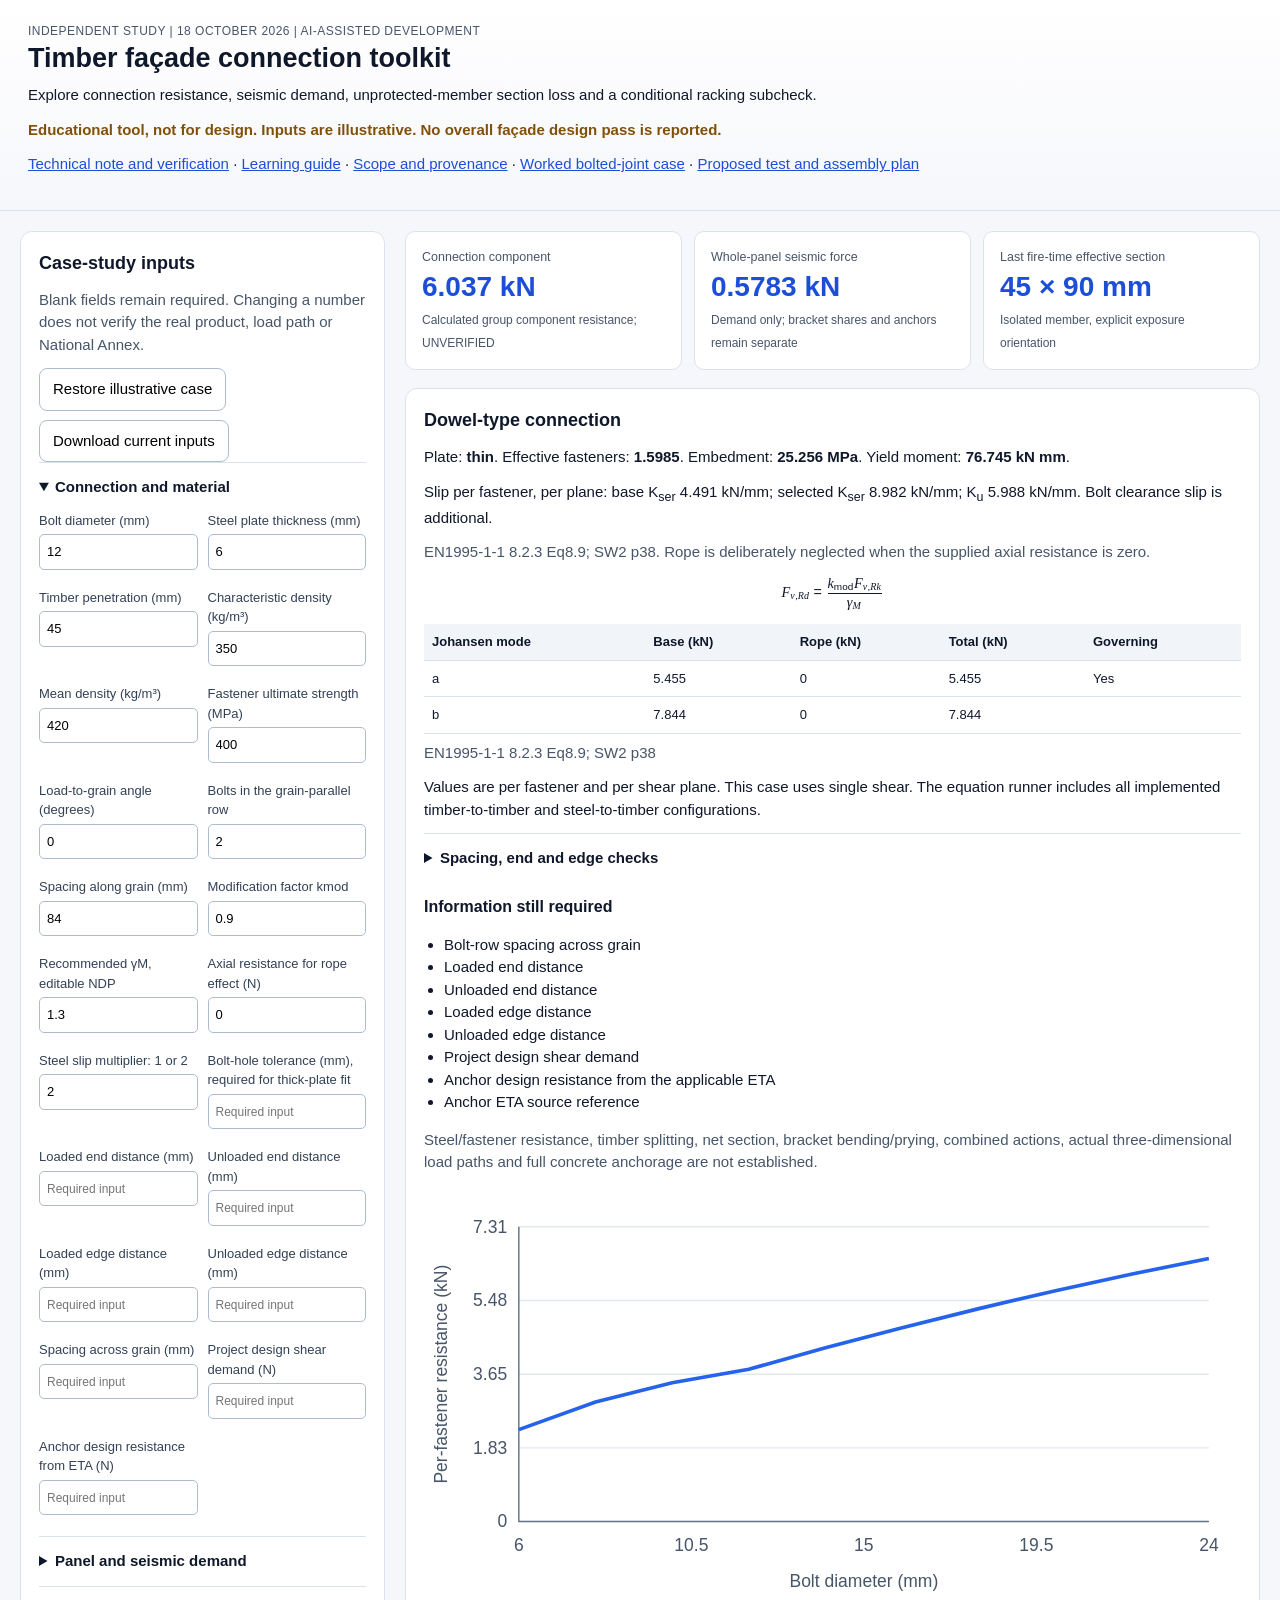
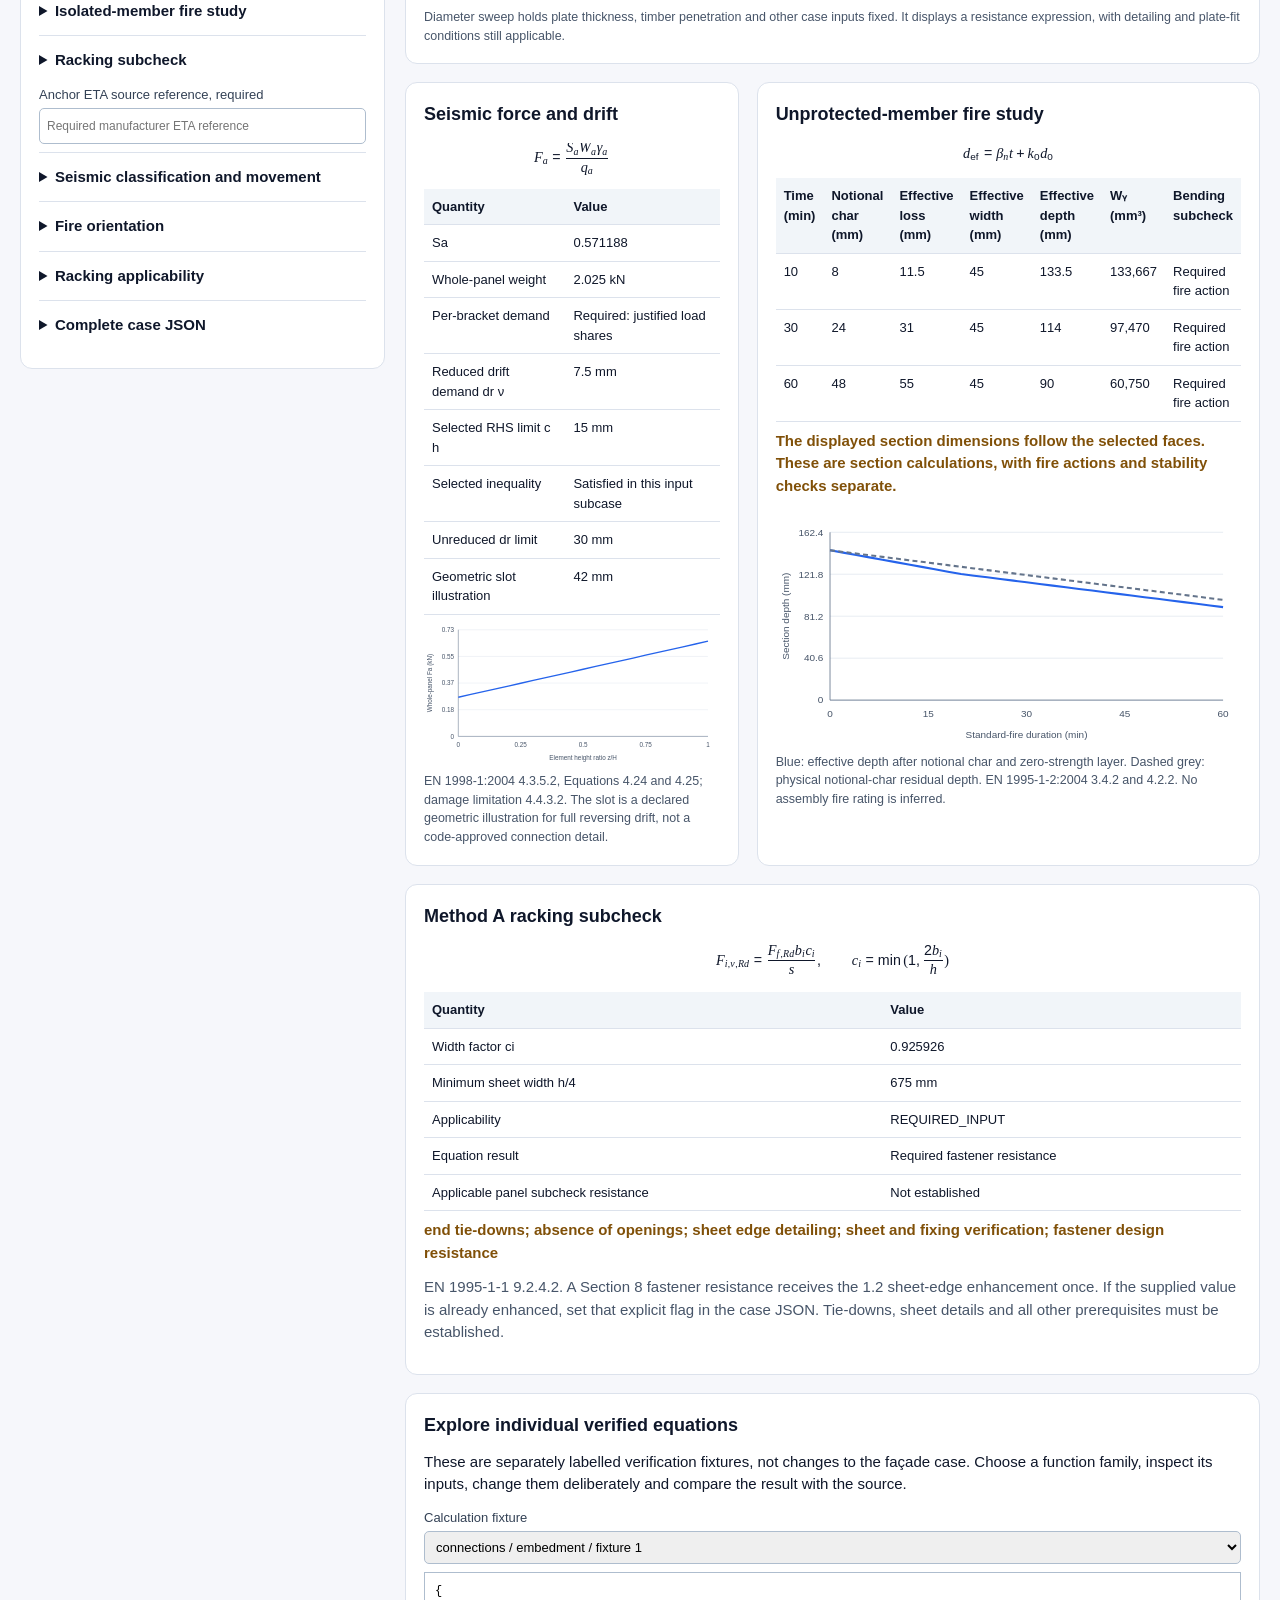
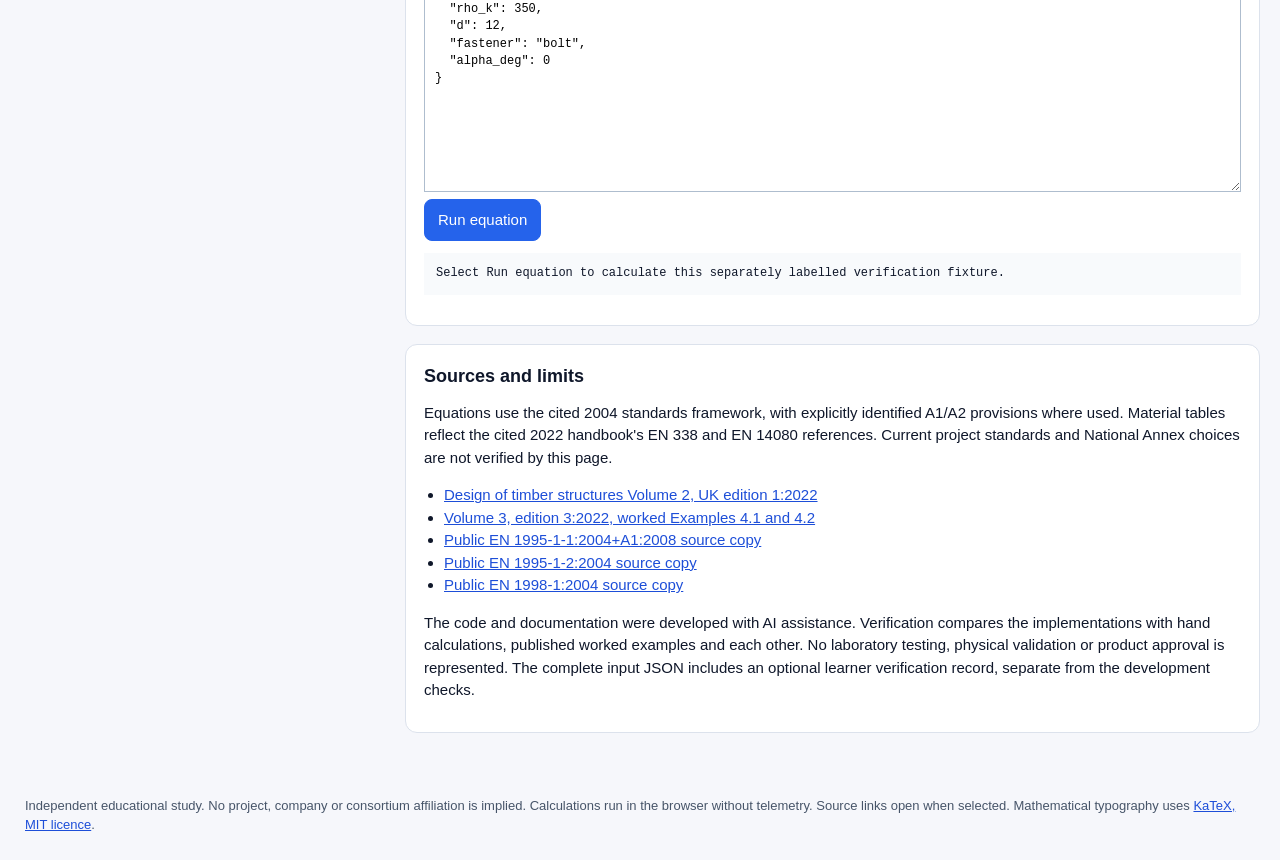
==== commit b5d22923: "Add worked timber lap-joint case and verified component study" ====
--- a/index.html
+++ b/index.html
@@ -2,7 +2,7 @@
 <style>@font-face{font-display:block;font-family:KaTeX_AMS;font-style:normal;font-weight:400;src:url([data-uri]) format("woff2");font-family:KaTeX_Caligraphic;font-style:normal;font-weight:700;src:url([data-uri]) format("woff2");font-family:KaTeX_Caligraphic;font-style:normal;font-weight:400;src:url([data-uri]) format("woff2");font-family:KaTeX_Fraktur;font-style:normal;font-weight:700;src:url([data-uri]) format("woff2");font-family:KaTeX_Fraktur;font-style:normal;font-weight:400;src:url([data-uri]) format("woff2");font-family:KaTeX_Main;font-style:normal;font-weight:700;src:url([data-uri]) format("woff2");font-family:KaTeX_Main;font-style:italic;font-weight:700;src:url([data-uri]) format("woff2");font-family:KaTeX_Main;font-style:italic;font-weight:400;src:url([data-uri]) format("woff2");font-family:KaTeX_Main;font-style:normal;font-weight:400;src:url([data-uri]) format("woff2");font-family:KaTeX_Math;font-style:italic;font-weight:700;src:url([data-uri]) format("woff2");font-family:KaTeX_Math;font-style:italic;font-weight:400;src:url([data-uri]) format("woff2");font-family:"KaTeX_SansSerif";font-style:normal;font-weight:700;src:url([data-uri]) format("woff2");font-family:"KaTeX_SansSerif";font-style:italic;font-weight:400;src:url([data-uri]) format("woff2");font-family:"KaTeX_SansSerif";font-style:normal;font-weight:400;src:url([data-uri]) format("woff2");font-family:KaTeX_Script;font-style:normal;font-weight:400;src:url([data-uri]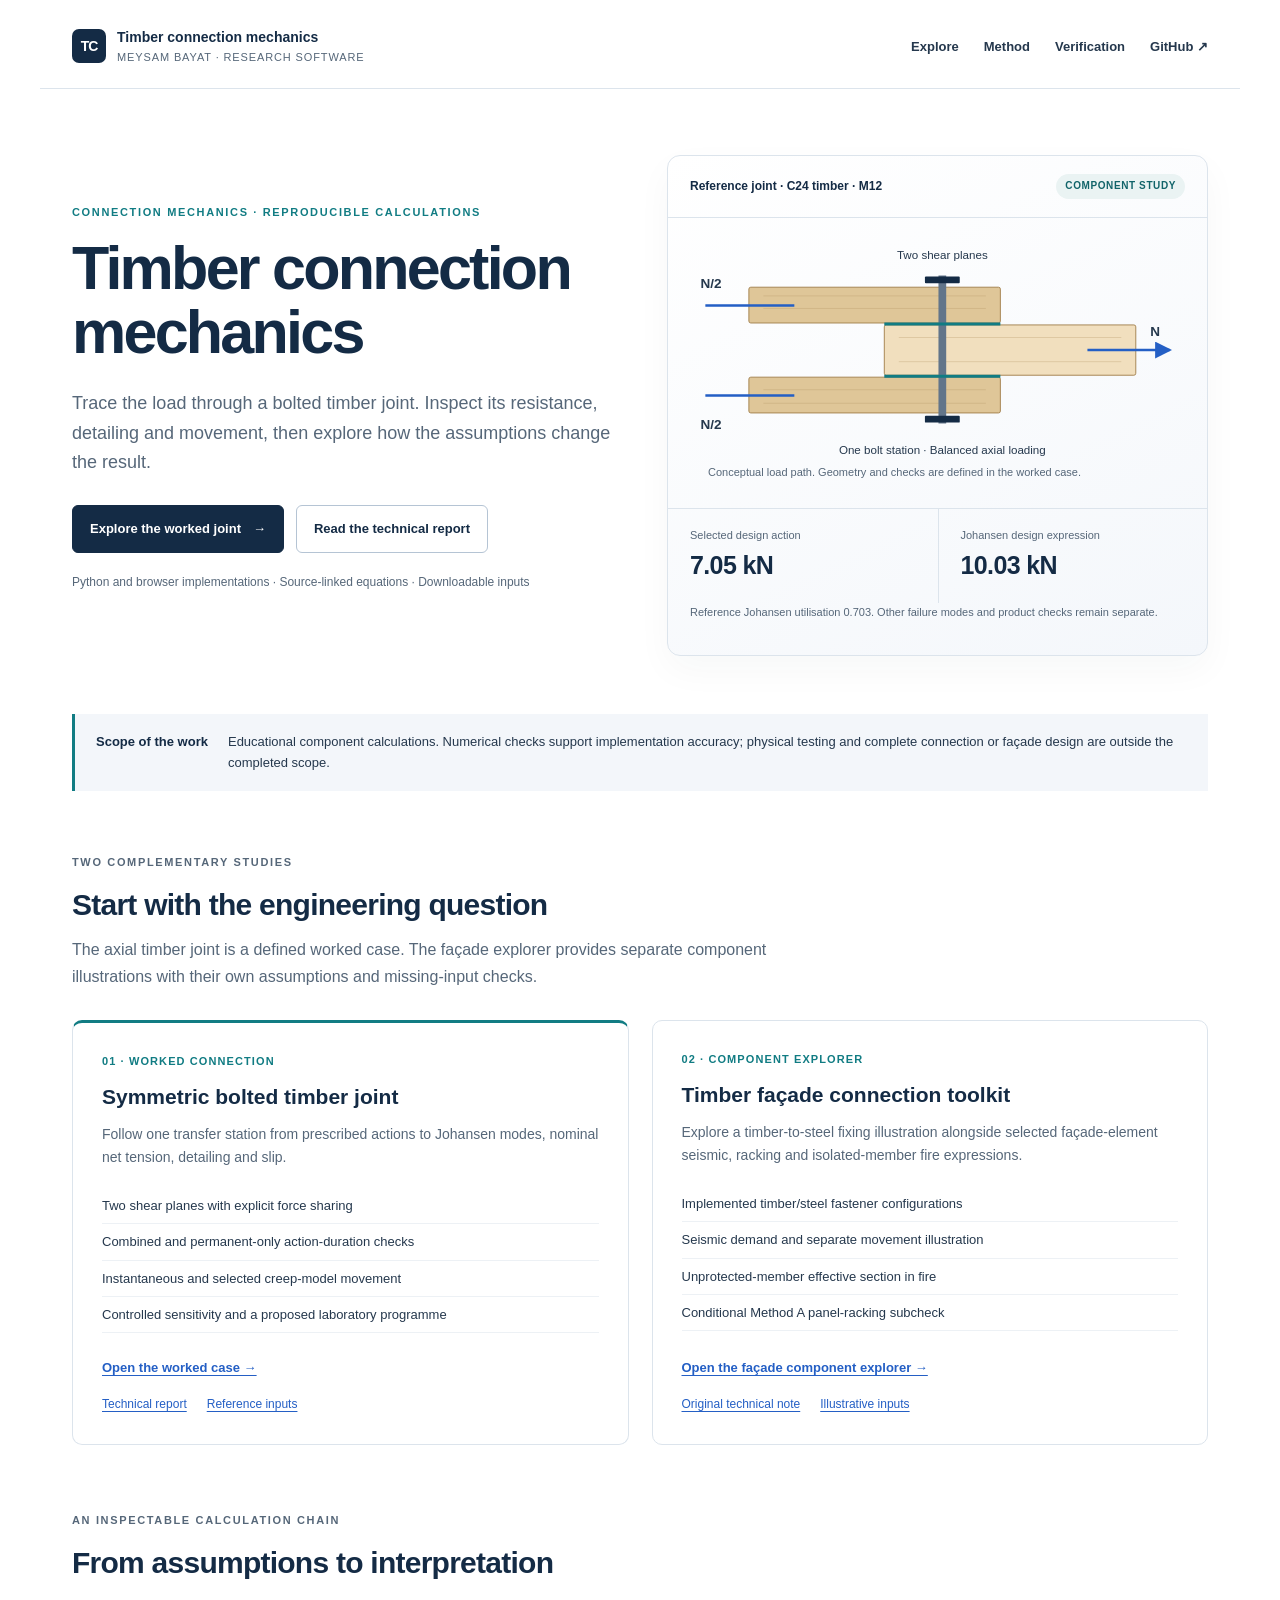
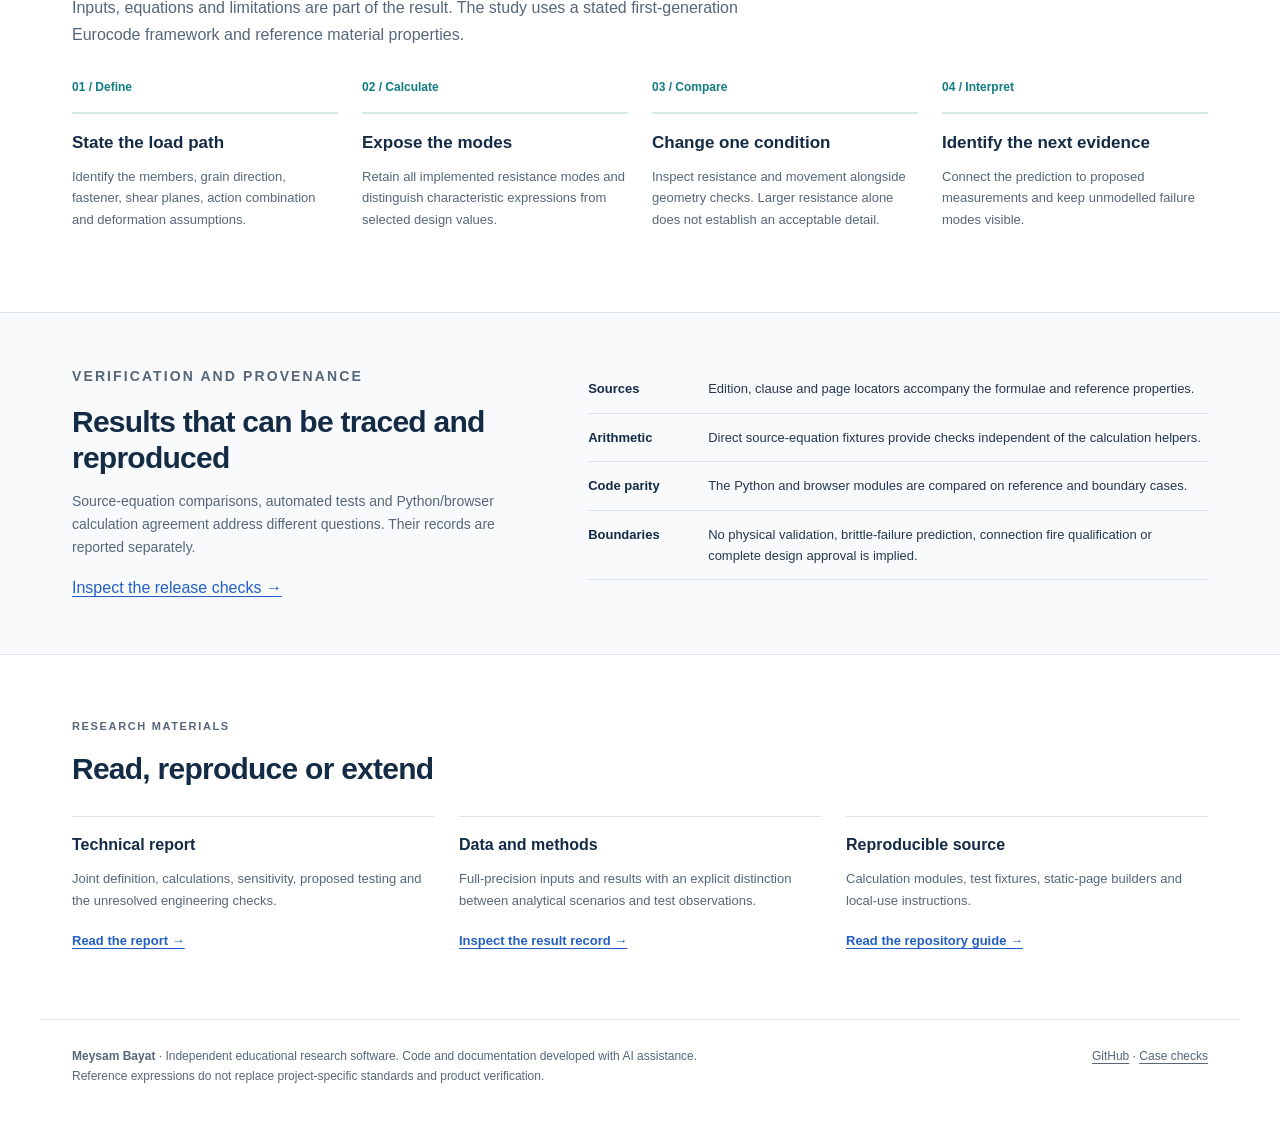
==== commit 52f51c2c: "Refine timber research portfolio and verify reproducible case release" ====
--- a/index.html
+++ b/index.html
@@ -1,4900 +1,75 @@
-<!doctype html><html lang="en-GB"><head><link rel="icon" href="data:,"><meta charset="utf-8"><meta name="viewport" content="width=device-width,initial-scale=1"><title>Timber façade connection toolkit</title>
-<style>@font-face{font-display:block;font-family:KaTeX_AMS;font-style:normal;font-weight:400;src:url([data-uri]) format("woff2");font-family:KaTeX_Caligraphic;font-style:normal;font-weight:700;src:url([data-uri]) format("woff2");font-family:KaTeX_Caligraphic;font-style:normal;font-weight:400;src:url([data-uri]) format("woff2");font-family:KaTeX_Fraktur;font-style:normal;font-weight:700;src:url([data-uri]) format("woff2");font-family:KaTeX_Fraktur;font-style:normal;font-weight:400;src:url([data-uri]) format("woff2");font-family:KaTeX_Main;font-style:normal;font-weight:700;src:url([data-uri]) format("woff2");font-family:KaTeX_Main;font-style:italic;font-weight:700;src:url([data-uri]) format("woff2");font-family:KaTeX_Main;font-style:italic;font-weight:400;src:url([data-uri]) format("woff2");font-family:KaTeX_Main;font-style:normal;font-weight:400;src:url([data-uri]) format("woff2");font-family:KaTeX_Math;font-style:italic;font-weight:700;src:url([data-uri]) format("woff2");font-family:KaTeX_Math;font-style:italic;font-weight:400;src:url([data-uri]) format("woff2");font-family:"KaTeX_SansSerif";font-style:normal;font-weight:700;src:url([data-uri]) format("woff2");font-family:"KaTeX_SansSerif";font-style:italic;font-weight:400;src:url([data-uri]) format("woff2");font-family:"KaTeX_SansSerif";font-style:normal;font-weight:400;src:url([data-uri]) format("woff2");font-family:KaTeX_Script;font-style:normal;font-weight:400;src:url([data-uri]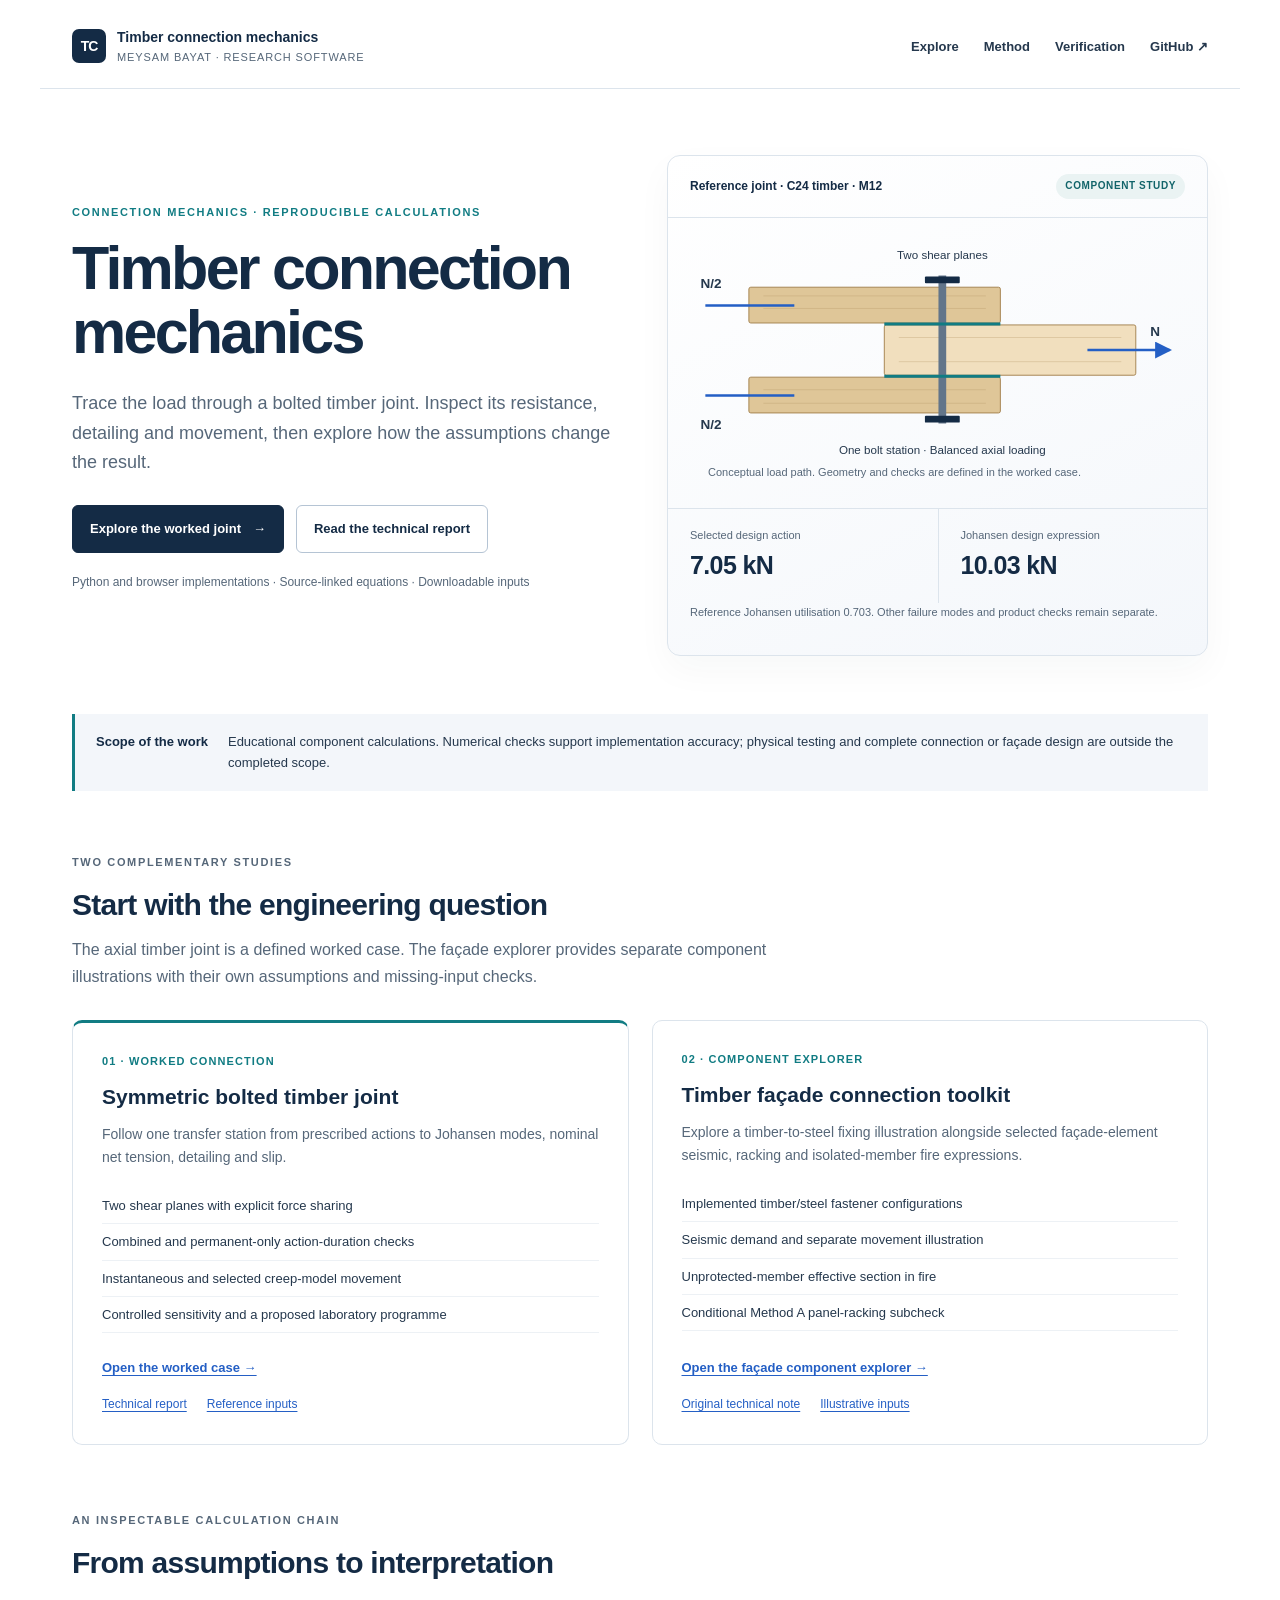
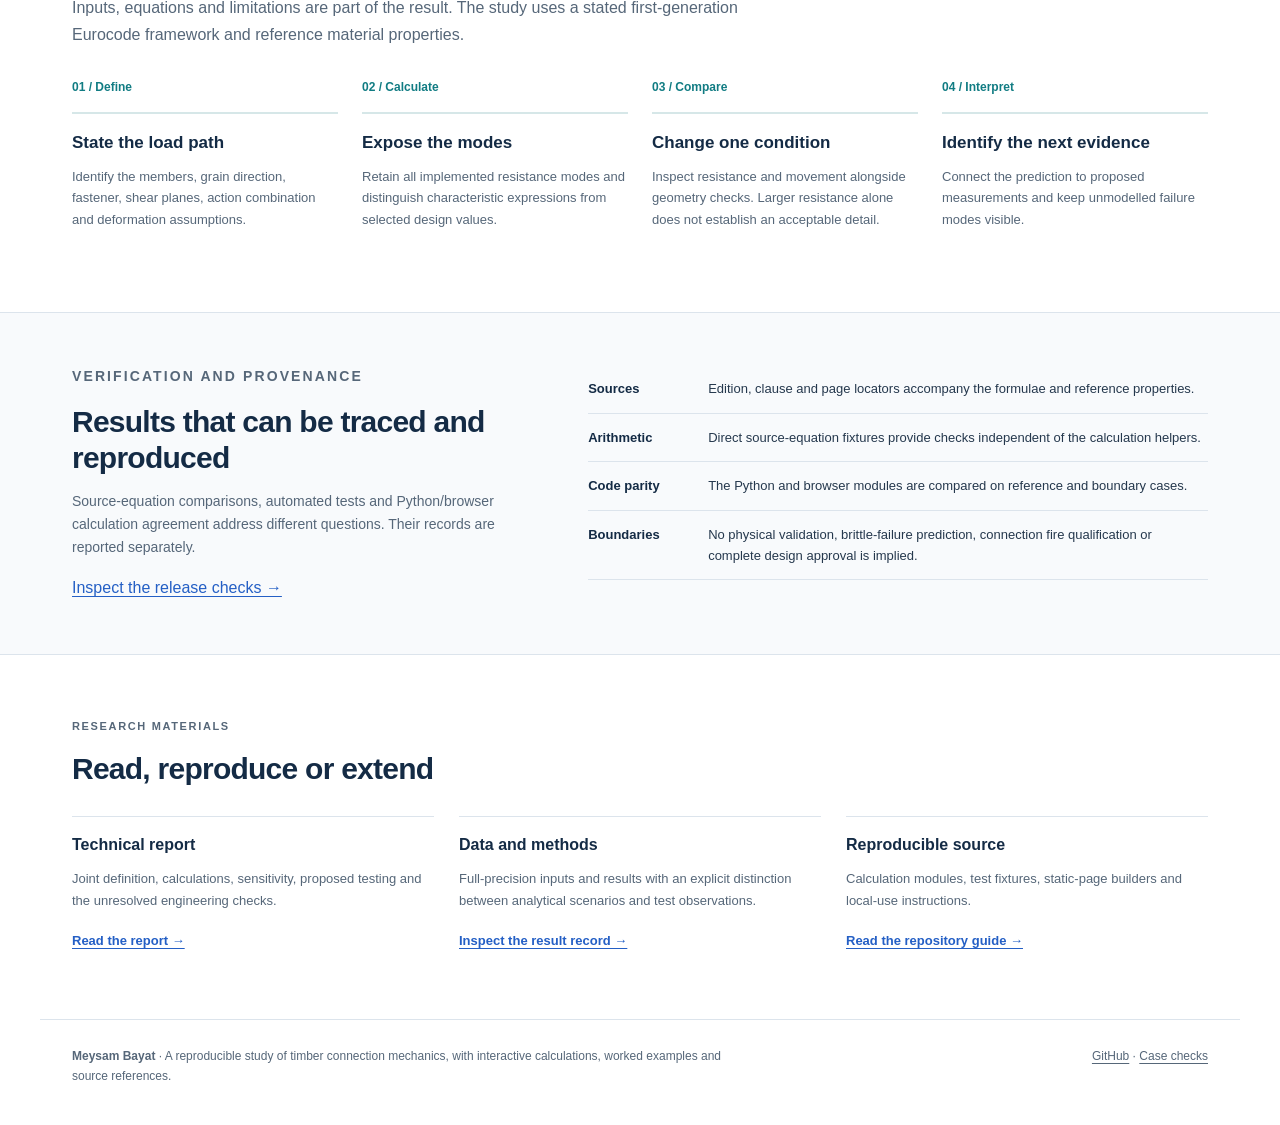
==== commit 012a0e7a: "Replace verbose homepage footer with concise project description" ====
--- a/index.html
+++ b/index.html
@@ -71,5 +71,5 @@
 <section id="verification" class="evidence" aria-labelledby="verification-title"><div class="wrap evidence-grid"><div><p class="eyebrow">Verification and provenance</p><h2 id="verification-title">Results that can be traced and reproduced</h2><p>Source-equation comparisons, automated tests and Python/browser calculation agreement address different questions. Their records are reported separately.</p><a href="20261018_v5_ReleaseVerification.json">Inspect the release checks →</a></div><ul class="evidence-list"><li><strong>Sources</strong><span>Edition, clause and page locators accompany the formulae and reference properties.</span></li><li><strong>Arithmetic</strong><span>Direct source-equation fixtures provide checks independent of the calculation helpers.</span></li><li><strong>Code parity</strong><span>The Python and browser modules are compared on reference and boundary cases.</span></li><li><strong>Boundaries</strong><span>No physical validation, brittle-failure prediction, connection fire qualification or complete design approval is implied.</span></li></ul></div></section>
 <div class="wrap"><section class="section" aria-labelledby="resources-title"><div class="section-heading"><p class="eyebrow">Research materials</p><h2 id="resources-title">Read, reproduce or extend</h2></div><div class="resources"><article class="resource"><h3>Technical report</h3><p>Joint definition, calculations, sensitivity, proposed testing and the unresolved engineering checks.</p><a href="20261018_v5_TimberJointCase.pdf">Read the report →</a></article><article class="resource"><h3>Data and methods</h3><p>Full-precision inputs and results with an explicit distinction between analytical scenarios and test observations.</p><a href="20261018_v5_JointCaseResults.json">Inspect the result record →</a></article><article class="resource"><h3>Reproducible source</h3><p>Calculation modules, test fixtures, static-page builders and local-use instructions.</p><a href="README.md">Read the repository guide →</a></article></div></section></div>
 </main>
-<footer class="wrap"><p><strong>Meysam Bayat</strong> · Independent educational research software. Code and documentation developed with AI assistance. Reference expressions do not replace project-specific standards and product verification.</p><div><a href="https://github.com/gitmeysambayat/TimberFacadeConnectionToolkit">GitHub</a> · <a href="20261018_v5_JointCaseVerification.json">Case checks</a></div></footer>
+<footer class="wrap"><p><strong>Meysam Bayat</strong> · A reproducible study of timber connection mechanics, with interactive calculations, worked examples and source references.</p><div><a href="https://github.com/gitmeysambayat/TimberFacadeConnectionToolkit">GitHub</a> · <a href="20261018_v5_JointCaseVerification.json">Case checks</a></div></footer>
 </body></html>
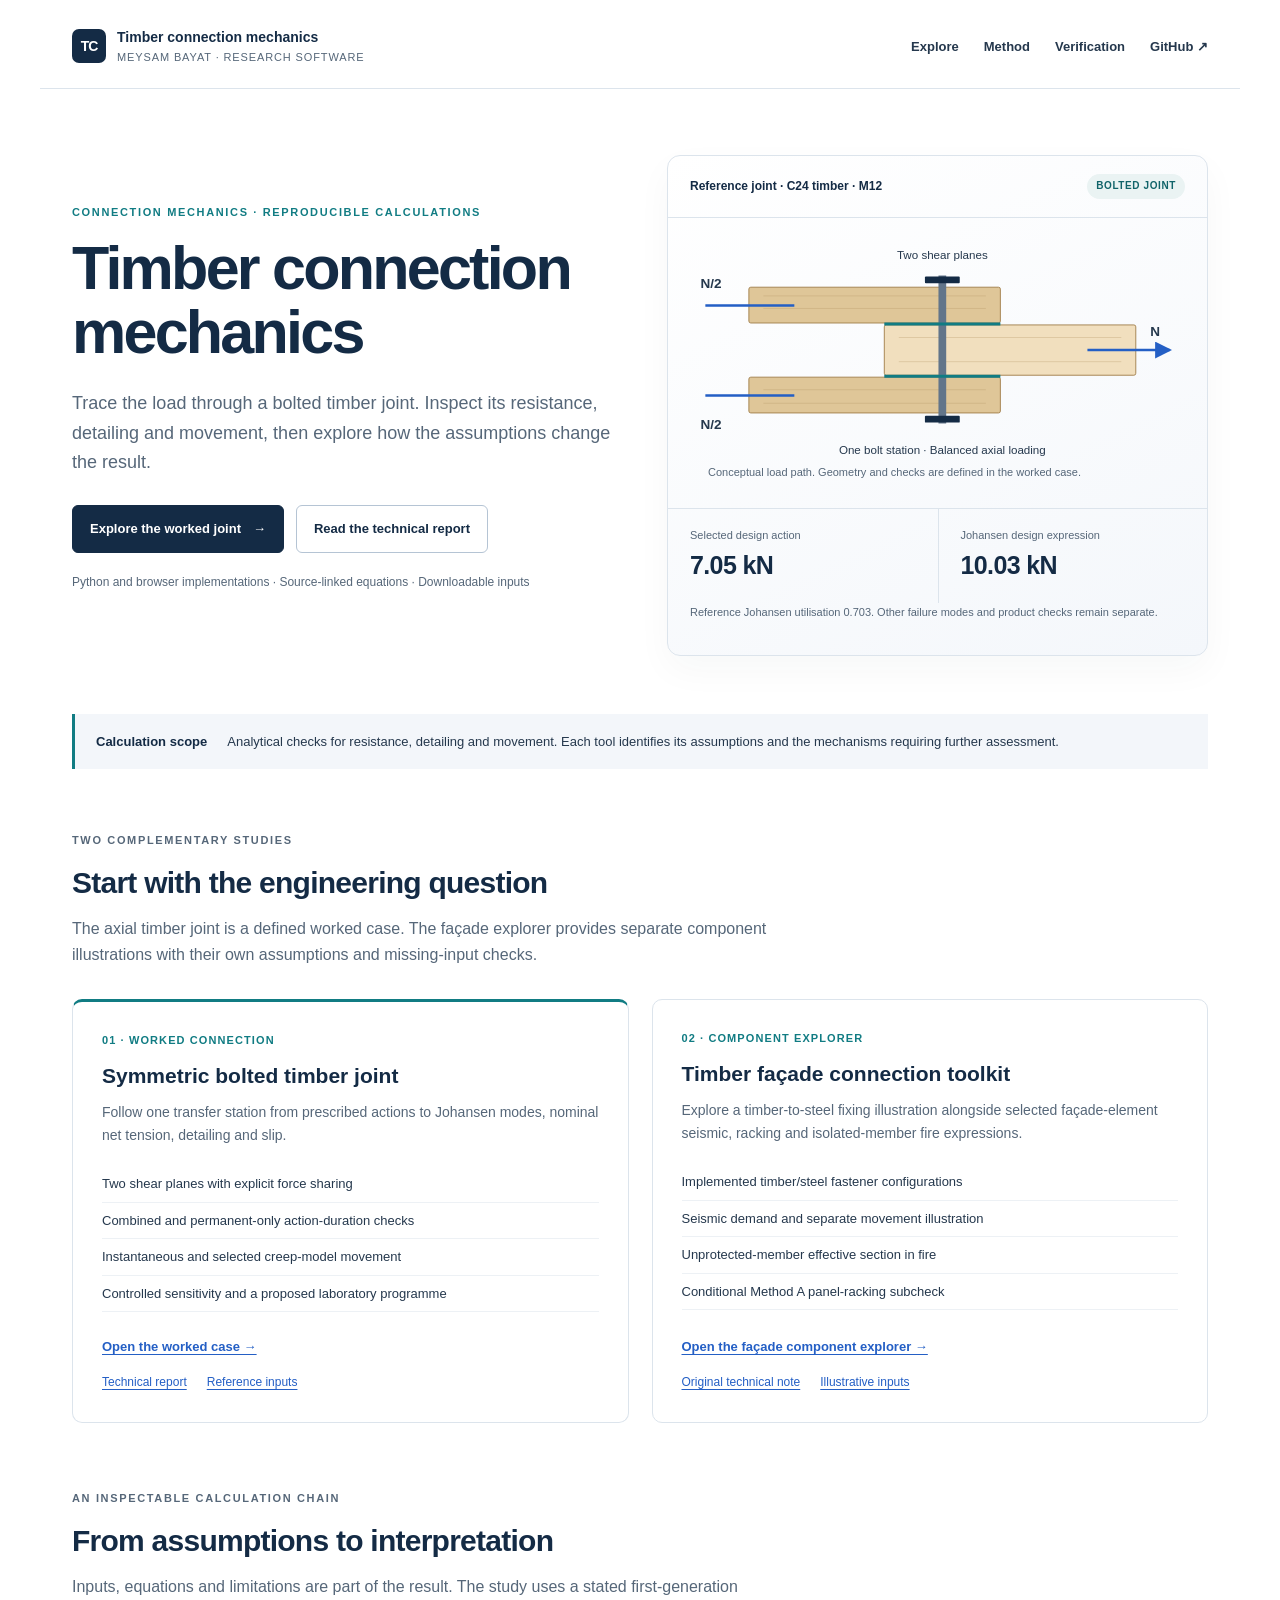
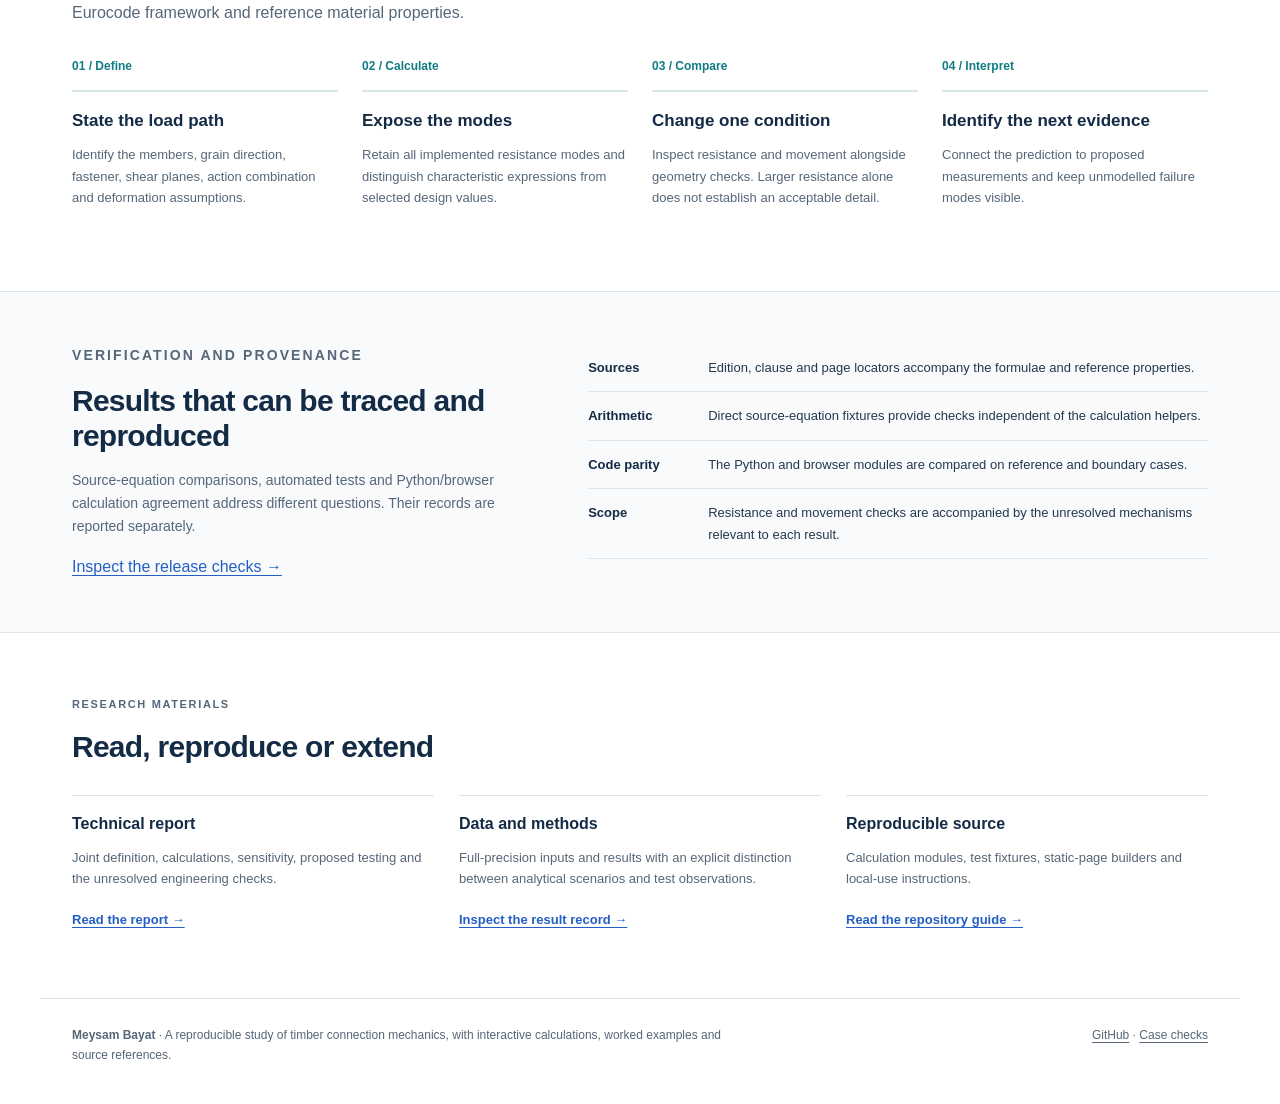
==== commit 982f353b: "Remove dated presentation and preparation boilerplate from portfolio materials" ====
--- a/index.html
+++ b/index.html
@@ -32,7 +32,7 @@
       <p class="meta">Python and browser implementations · Source-linked equations · Downloadable inputs</p>
     </div>
     <div class="case-preview">
-      <div class="preview-top"><span class="preview-label">Reference joint · C24 timber · M12</span><span class="pill">Component study</span></div>
+      <div class="preview-top"><span class="preview-label">Reference joint · C24 timber · M12</span><span class="pill">Bolted joint</span></div>
       <figure class="diagram" aria-labelledby="hero-fig-caption">
         <svg viewBox="0 0 520 237" role="img" aria-labelledby="load-title load-desc">
           <title id="load-title">Symmetric one-bolt double-shear force transfer</title><desc id="load-desc">The central timber member carries the full axial tension. One bolt transfers half of the force to each of two identical outer members through two shear planes.</desc>
@@ -55,7 +55,7 @@
       <p class="preview-note">Reference Johansen utilisation 0.703. Other failure modes and product checks remain separate.</p>
     </div>
   </section>
-  <div class="scope-line"><strong>Scope of the work</strong><p>Educational component calculations. Numerical checks support implementation accuracy; physical testing and complete connection or façade design are outside the completed scope.</p></div>
+  <div class="scope-line"><strong>Calculation scope</strong><p>Analytical checks for resistance, detailing and movement. Each tool identifies its assumptions and the mechanisms requiring further assessment.</p></div>
   <section id="tools" class="section" aria-labelledby="tools-title">
     <div class="section-heading"><p class="eyebrow">Two complementary studies</p><h2 id="tools-title">Start with the engineering question</h2><p>The axial timber joint is a defined worked case. The façade explorer provides separate component illustrations with their own assumptions and missing-input checks.</p></div>
     <div class="two">
@@ -68,7 +68,7 @@
     <div class="process"><article><span class="step-no">01 / Define</span><h3>State the load path</h3><p>Identify the members, grain direction, fastener, shear planes, action combination and deformation assumptions.</p></article><article><span class="step-no">02 / Calculate</span><h3>Expose the modes</h3><p>Retain all implemented resistance modes and distinguish characteristic expressions from selected design values.</p></article><article><span class="step-no">03 / Compare</span><h3>Change one condition</h3><p>Inspect resistance and movement alongside geometry checks. Larger resistance alone does not establish an acceptable detail.</p></article><article><span class="step-no">04 / Interpret</span><h3>Identify the next evidence</h3><p>Connect the prediction to proposed measurements and keep unmodelled failure modes visible.</p></article></div>
   </section>
 </div>
-<section id="verification" class="evidence" aria-labelledby="verification-title"><div class="wrap evidence-grid"><div><p class="eyebrow">Verification and provenance</p><h2 id="verification-title">Results that can be traced and reproduced</h2><p>Source-equation comparisons, automated tests and Python/browser calculation agreement address different questions. Their records are reported separately.</p><a href="20261018_v5_ReleaseVerification.json">Inspect the release checks →</a></div><ul class="evidence-list"><li><strong>Sources</strong><span>Edition, clause and page locators accompany the formulae and reference properties.</span></li><li><strong>Arithmetic</strong><span>Direct source-equation fixtures provide checks independent of the calculation helpers.</span></li><li><strong>Code parity</strong><span>The Python and browser modules are compared on reference and boundary cases.</span></li><li><strong>Boundaries</strong><span>No physical validation, brittle-failure prediction, connection fire qualification or complete design approval is implied.</span></li></ul></div></section>
+<section id="verification" class="evidence" aria-labelledby="verification-title"><div class="wrap evidence-grid"><div><p class="eyebrow">Verification and provenance</p><h2 id="verification-title">Results that can be traced and reproduced</h2><p>Source-equation comparisons, automated tests and Python/browser calculation agreement address different questions. Their records are reported separately.</p><a href="20261018_v5_ReleaseVerification.json">Inspect the release checks →</a></div><ul class="evidence-list"><li><strong>Sources</strong><span>Edition, clause and page locators accompany the formulae and reference properties.</span></li><li><strong>Arithmetic</strong><span>Direct source-equation fixtures provide checks independent of the calculation helpers.</span></li><li><strong>Code parity</strong><span>The Python and browser modules are compared on reference and boundary cases.</span></li><li><strong>Scope</strong><span>Resistance and movement checks are accompanied by the unresolved mechanisms relevant to each result.</span></li></ul></div></section>
 <div class="wrap"><section class="section" aria-labelledby="resources-title"><div class="section-heading"><p class="eyebrow">Research materials</p><h2 id="resources-title">Read, reproduce or extend</h2></div><div class="resources"><article class="resource"><h3>Technical report</h3><p>Joint definition, calculations, sensitivity, proposed testing and the unresolved engineering checks.</p><a href="20261018_v5_TimberJointCase.pdf">Read the report →</a></article><article class="resource"><h3>Data and methods</h3><p>Full-precision inputs and results with an explicit distinction between analytical scenarios and test observations.</p><a href="20261018_v5_JointCaseResults.json">Inspect the result record →</a></article><article class="resource"><h3>Reproducible source</h3><p>Calculation modules, test fixtures, static-page builders and local-use instructions.</p><a href="README.md">Read the repository guide →</a></article></div></section></div>
 </main>
 <footer class="wrap"><p><strong>Meysam Bayat</strong> · A reproducible study of timber connection mechanics, with interactive calculations, worked examples and source references.</p><div><a href="https://github.com/gitmeysambayat/TimberFacadeConnectionToolkit">GitHub</a> · <a href="20261018_v5_JointCaseVerification.json">Case checks</a></div></footer>
